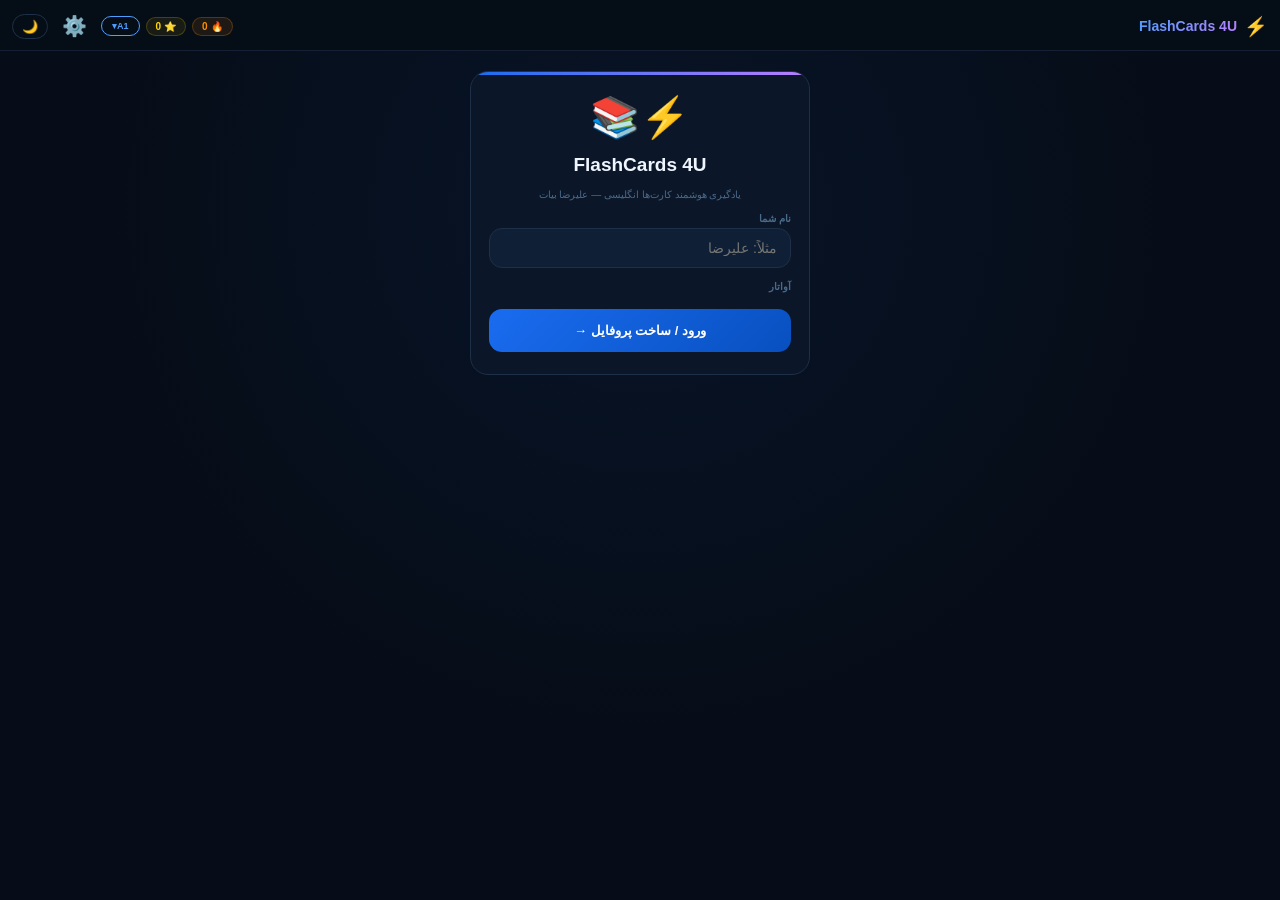
==== index.html @ a7f8c0be "Add files via upload" ====
<!DOCTYPE html>
<html lang="fa" dir="rtl">
<head>
<meta charset="UTF-8">
<meta name="viewport" content="width=device-width,initial-scale=1,maximum-scale=1,user-scalable=no,viewport-fit=cover">
<meta name="apple-mobile-web-app-capable" content="yes">
<meta name="theme-color" content="#060d18">
<meta name="screen-orientation" content="any">
<title>FlashCards 4U</title>
<link rel="apple-touch-icon" href="icons/icon-192.png">
<link rel="manifest" href="manifest.json">
<style>
*{margin:0;padding:0;box-sizing:border-box;-webkit-tap-highlight-color:transparent;-webkit-user-select:none;-moz-user-select:none;user-select:none}
:root{
--bg:#060d18;--bg2:#0b1628;--bg3:#0f1f35;--bg4:#142540;
--t1:#f0f6ff;--t2:#a8c4e0;--t3:#4a6a8a;
--bd:#162035;--bd2:#1e2f48;--bd3:#2a3f5a;
--ac:#1a6cf0;--ac2:#4d9fff;
--gr:#00d084;--or:#ff8c00;--rd:#ff3b5c;--gd:#ffd700;--pu:#b87fff;--tl:#00c9c9;
--A1:#00d084;--A2:#00c9c9;--B1:#4d9fff;--B2:#b87fff;--C1:#ff8c00;--C2:#ff3b5c;
--GR:#9b59b6;--PRV:#e67e22;--AWL:#27ae60;--MED:#e74c3c;--BIZ:#2980b9;--TECH:#8e44ad;--HOM:#e91e8c;--BOD:#00bcd4;--FOD:#8bc34a;--NAT:#4caf50;--TRN:#ff9800;--HLT:#f44336;--EMO:#9c27b0;--CLO:#ff5722;--EDU:#3f51b5;--VRB:#009688;--ADJ:#673ab7;--ADV:#607d8b;--SPT:#ff6b35;--SCI:#5c6bc0;--ART:#ab47bc;--ENV:#26a69a;--WRK:#42a5f5;--TRV:#26c6da;--DIG:#7e57c2;--WEA:#66bb6a;--FPR:#ef5350;--LAW:#8d6e63;--PSY:#ff7043;--COL:#00897b;--PV:#1e88e5;--IDM:#e53935;--PHR:#f06292;
--r:18px;--rs:13px;--rx:9px;--sh:0 12px 40px rgba(0,0,0,.5);--tr:.22s ease;
}
.light{--bg:#f0f4f8;--bg2:#fff;--bg3:#e8eef5;--bg4:#dde5ef;--t1:#0a1628;--t2:#2a4060;--t3:#5a7a9a;--bd:#c8d8e8;--bd2:#b8cde0;--bd3:#a8bdd0}
html,body{height:100%;background:var(--bg);color:var(--t1);font-family:-apple-system,BlinkMacSystemFont,sans-serif;overflow:hidden;-webkit-font-smoothing:antialiased}
#app{display:flex;flex-direction:column;height:100%;position:relative}
/* NAV */
#nav{display:flex;align-items:center;justify-content:space-between;padding:10px 12px 8px;background:rgba(6,13,24,.95);border-bottom:1px solid var(--bd);flex-shrink:0;z-index:10}
.light #nav{background:rgba(240,244,248,.95)}
.nav-l{display:flex;align-items:center;gap:7px}
.nav-ttl{font-size:14px;font-weight:900;background:linear-gradient(135deg,var(--ac2),var(--pu));-webkit-background-clip:text;-webkit-text-fill-color:transparent}
.nav-r{display:flex;align-items:center;gap:6px}
#sp-pill{display:flex;align-items:center;gap:3px;padding:3px 9px;background:rgba(255,140,0,.1);border:1px solid rgba(255,140,0,.25);border-radius:99px;font-size:10px;font-weight:800;color:var(--or)}
#xp-pill{display:flex;align-items:center;gap:3px;padding:3px 9px;background:rgba(255,215,0,.08);border:1px solid rgba(255,215,0,.2);border-radius:99px;font-size:10px;font-weight:800;color:var(--gd)}
#lvlbtn{padding:4px 10px;border-radius:99px;font-size:9px;font-weight:800;border:1px solid var(--ac2);background:none;color:var(--ac2);cursor:pointer}
#thmbtn{background:none;border:1px solid var(--bd2);border-radius:99px;padding:4px 9px;color:var(--t3);cursor:pointer;font-size:13px}
/* SCREENS */
#screens{flex:1;overflow:hidden;position:relative}
.scr{position:absolute;top:0;left:0;right:0;bottom:60px;overflow-y:scroll;-webkit-overflow-scrolling:touch;overscroll-behavior-y:contain;padding:12px 12px 20px;display:none;flex-direction:column;gap:8px}
.scr.on{display:flex}
/* LOGIN */
#login{align-items:center;justify-content:flex-start;padding-top:20px;background:radial-gradient(ellipse at 50% 20%,rgba(26,108,240,.07),transparent 60%)}
.lbox{width:100%;max-width:340px;background:var(--bg2);border:1px solid var(--bd2);border-radius:var(--r);padding:22px 18px;display:flex;flex-direction:column;gap:13px;position:relative;overflow:hidden}
.lbox::before{content:'';position:absolute;top:0;left:0;right:0;height:3px;background:linear-gradient(90deg,var(--ac),var(--pu))}
.l-logo{font-size:40px;text-align:center}
.l-ttl{font-size:19px;font-weight:900;text-align:center;direction:rtl}
.l-sub{font-size:10px;color:var(--t3);text-align:center;direction:rtl}
.inp-g{display:flex;flex-direction:column;gap:4px}
.inp-l{font-size:10px;color:var(--t3);font-weight:700;direction:rtl}
.inp{width:100%;padding:11px 13px;background:var(--bg3);border:1px solid var(--bd2);border-radius:var(--rs);color:var(--t1);font-size:14px;outline:none;font-family:inherit;direction:rtl;-webkit-user-select:text;user-select:text}
.inp:focus{border-color:var(--ac)}
.l-btn{width:100%;padding:14px;border-radius:var(--rs);border:none;background:linear-gradient(135deg,var(--ac),#0850c0);color:#fff;font-size:13px;font-weight:800;cursor:pointer;font-family:inherit}
.l-btn:active{transform:scale(.97)}
.av-row{display:flex;gap:7px;flex-wrap:wrap;justify-content:center}
.av-btn{width:44px;height:44px;border-radius:50%;border:2px solid var(--bd2);background:var(--bg3);font-size:22px;cursor:pointer;display:flex;align-items:center;justify-content:center;padding:0;font-family:inherit}
.av-btn.sel{border-color:var(--ac2);background:rgba(77,159,255,.15);transform:scale(1.1)}
.ul{display:flex;flex-direction:column;gap:6px}
.ui{display:flex;align-items:center;gap:9px;padding:9px 11px;background:var(--bg3);border:1px solid var(--bd);border-radius:var(--rs);cursor:pointer}
.uav{width:34px;height:34px;border-radius:50%;background:var(--bg4);display:flex;align-items:center;justify-content:center;font-size:17px;border:1px solid var(--bd2)}
.unm{font-size:12px;font-weight:700;flex:1;direction:rtl}
.uinf{font-size:9px;color:var(--t3);direction:rtl}
.udel-btn{padding:3px 7px;border-radius:99px;border:1px solid rgba(255,59,92,.3);background:none;color:var(--rd);font-size:9px;cursor:pointer;font-family:inherit}
.or-d{display:flex;align-items:center;gap:7px;color:var(--t3);font-size:10px}
.or-l{flex:1;height:1px;background:var(--bd)}
/* WELCOME */
#welcome{background:transparent;padding-top:10px}
.wh{text-align:center;padding:20px 14px 16px;background:radial-gradient(ellipse at 50% 0%,rgba(26,108,240,.12),transparent 65%);border-radius:var(--r);border:1px solid var(--bd2)}
.wav{font-size:42px;margin-bottom:5px}
.wnm{font-size:19px;font-weight:900;direction:rtl;margin-bottom:2px}
.wlv{font-size:10px;color:var(--t3);margin-bottom:11px;direction:rtl}
.wsr{display:flex;gap:7px;justify-content:center;margin-bottom:9px;flex-wrap:wrap}
.wst{text-align:center;background:rgba(255,255,255,.04);border:1px solid var(--bd2);border-radius:var(--rx);padding:7px 13px}
.wsn{font-size:19px;font-weight:900}
.wsl{font-size:8px;color:var(--t3);direction:rtl}
.wbgs{display:flex;gap:5px;justify-content:center;flex-wrap:wrap;margin-top:4px}
.wbg{font-size:8px;padding:2px 9px;border-radius:99px;border:1px solid var(--gd);color:var(--gd);background:rgba(255,215,0,.06);font-weight:700}
.wgreet{font-size:11px;color:var(--t2);line-height:2;background:rgba(26,108,240,.05);border:1px solid rgba(26,108,240,.12);border-radius:var(--rs);padding:12px;direction:rtl}
.card2{background:var(--bg2);border:1px solid var(--bd2);border-radius:var(--rs);padding:13px;position:relative;overflow:visible}
.light .card2{background:#fff}
.card2::before{content:'';position:absolute;top:0;left:0;right:0;height:2px;background:linear-gradient(90deg,var(--ac),var(--pu))}
.c2t{font-size:11px;font-weight:800;color:var(--ac2);margin-bottom:9px;direction:rtl}
.c2r{display:flex;gap:9px;align-items:flex-start;margin-bottom:7px;font-size:11px;color:var(--t2);line-height:1.8;direction:rtl}
.rg{display:grid;grid-template-columns:1fr 1fr;gap:6px;margin-top:7px}
.rb{border-radius:var(--rx);padding:9px;border:1px solid;font-size:9px;line-height:1.7;direction:rtl}
.s-btn{width:100%;padding:15px;border-radius:var(--rs);border:none;background:linear-gradient(135deg,var(--ac),#0850c0);color:#fff;font-size:13px;font-weight:800;cursor:pointer;font-family:inherit;box-shadow:0 0 20px rgba(26,108,240,.3)}
.s-btn:active{transform:scale(.97)}
/* LEVEL PICKER */
#lvls{background:transparent;padding-top:10px}
.lph{text-align:center;padding:14px 0 4px;font-size:15px;font-weight:900}
.lps{text-align:center;font-size:9px;color:var(--t3);letter-spacing:2px;margin-bottom:12px;text-transform:uppercase}
.lsc-row{display:flex;align-items:center;gap:8px}
.lsc{flex:1;background:var(--bg2);border:1px solid var(--bd2);border-radius:var(--rs);padding:12px 14px;cursor:pointer;display:flex;align-items:center;gap:10px;position:relative;overflow:hidden}
.light .lsc{background:#fff}
.lsc::before{content:'';position:absolute;inset:0;background:currentColor;opacity:.04}
.lsg{position:absolute;right:-6px;top:-6px;width:44px;height:44px;border-radius:50%;background:currentColor;opacity:.08;filter:blur(10px)}
.lsnm{font-size:15px;font-weight:900}
.lsen{font-size:8px;letter-spacing:1px;opacity:.7;text-transform:uppercase}
.lsfa{font-size:8px;opacity:.45}
.lsct{margin-left:auto;text-align:right;font-size:9px;color:var(--t3);line-height:1.9}
.lsc-quiz-btn{padding:8px 11px;border-radius:var(--rx);border:1px solid;background:none;cursor:pointer;font-size:9px;font-weight:800;font-family:inherit;white-space:nowrap;flex-shrink:0}
/* Special categories */
.special-grid{display:grid;grid-template-columns:1fr 1fr;gap:7px}
.scat-btn{background:var(--bg2);border:1px solid var(--bd2);border-radius:var(--rs);padding:11px 10px;cursor:pointer;display:flex;align-items:center;gap:8px;position:relative;overflow:hidden}
.light .scat-btn{background:#fff}
.scat-btn::before{content:'';position:absolute;inset:0;background:currentColor;opacity:.04}
.scat-ico{font-size:18px}
.scat-nm{font-size:14px;font-weight:800}
.scat-en{font-size:11px;opacity:.6}
.scat-ct{margin-left:auto;font-size:12px;color:var(--t3);text-align:right;line-height:1.8}
.scat-quiz{padding:5px 8px;border-radius:99px;border:1px solid;background:none;cursor:pointer;font-size:8px;font-weight:800;font-family:inherit;margin-top:4px}
/* STUDY */
#study{padding:0;overflow:hidden}
#sw{flex:1;display:flex;flex-direction:column;height:100%}
#ca{flex:1;display:flex;align-items:center;justify-content:center;padding:8px 10px;position:relative;overflow:hidden;min-height:0}
#spb{position:absolute;top:0;left:0;right:0;height:3px;background:var(--bd);z-index:5}
#spf{height:100%;background:linear-gradient(90deg,var(--ac),var(--pu));transition:width .6s;border-radius:0 3px 3px 0}
#fc{width:100%;max-width:420px;perspective:1200px}
#card{width:100%;min-height:50vh;position:relative;transform-style:preserve-3d;transition:transform .5s cubic-bezier(.4,0,.2,1);cursor:pointer}
#card.flipped{transform:rotateY(180deg)}
.cs{position:absolute;inset:0;backface-visibility:hidden;-webkit-backface-visibility:hidden;border-radius:var(--r);display:flex;flex-direction:column;overflow:hidden}
#cf{background:linear-gradient(155deg,var(--bg3),var(--bg2));border:1px solid var(--bd3);box-shadow:var(--sh)}
.light #cf{background:linear-gradient(155deg,#fff,#f0f4f8)}
#cb{background:linear-gradient(155deg,#071528,#0a1e3a);border:1px solid rgba(77,159,255,.2);box-shadow:var(--sh);transform:rotateY(180deg)}
.light #cb{background:linear-gradient(155deg,#e8f0f8,#f5f8fc)}
.crib{position:absolute;top:0;left:0;right:0;height:3px;border-radius:var(--r) var(--r) 0 0}
.cin{padding:18px 18px 14px;display:flex;flex-direction:column;height:100%}
#wlvl{font-size:8px;font-weight:800;padding:2px 9px;border-radius:99px;border:1px solid;display:inline-flex;align-items:center;gap:4px;align-self:flex-start;margin-bottom:9px;letter-spacing:1px;text-transform:uppercase}
#wpos{font-size:9px;color:var(--t3);margin-bottom:2px;direction:ltr;font-style:italic}
#wmain{font-size:2rem;font-weight:900;color:var(--t1);margin-bottom:7px;line-height:1.1;direction:ltr;letter-spacing:-.5px;word-break:break-word}
.prr{display:flex;align-items:center;gap:7px;flex-wrap:wrap;margin-bottom:7px}
#wpron{font-size:10px;color:var(--t3);font-family:monospace;direction:ltr;background:rgba(255,255,255,.04);padding:2px 7px;border-radius:5px;border:1px solid var(--bd)}
.light #wpron{background:rgba(0,0,0,.04)}
.abtn{background:rgba(255,255,255,.07);border:1px solid var(--bd3);border-radius:99px;padding:4px 11px;color:var(--t2);cursor:pointer;font-size:10px;font-family:inherit;display:flex;align-items:center;gap:3px}
.abtn.playing{color:var(--ac2);border-color:var(--ac)}
.light .abtn{background:rgba(0,0,0,.05)}
#wtype{font-size:8px;padding:2px 6px;border-radius:99px;border:1px solid var(--bd3);color:var(--t3);display:none;letter-spacing:.5px}
.cft{margin-top:auto;display:flex;align-items:center;gap:9px}
.mrbg{fill:none;stroke:var(--bd);stroke-width:3}
.mrfill{fill:none;stroke-width:3;stroke-linecap:round;transition:stroke-dashoffset .8s,stroke .3s}
#mpct{font-size:10px;color:var(--t2);font-weight:700}
.htw{margin-left:auto;text-align:center}
.hta{font-size:15px;color:var(--t3);animation:ha 1.5s ease infinite}
.htt{font-size:8px;color:var(--t3);direction:rtl}
@keyframes ha{0%,100%{transform:translateY(0)}50%{transform:translateY(4px)}}
#qcnt{font-size:9px;color:var(--t3);margin-top:7px;text-align:center;direction:rtl}
.bh{display:flex;align-items:center;gap:7px;margin-bottom:11px;flex-wrap:wrap}
#bwt{font-size:20px;font-weight:900;color:var(--t1);direction:ltr;letter-spacing:-.5px}
#bpr{font-size:10px;color:var(--t3);font-family:monospace;direction:ltr}
.sec{margin-bottom:9px}
.slbl{font-size:8px;color:var(--t3);letter-spacing:2px;text-transform:uppercase;margin-bottom:4px;direction:rtl;text-align:right;display:flex;align-items:center;gap:4px}
.slbl::after{content:'';flex:1;height:1px;background:var(--bd)}
.fat{font-size:1.1rem;font-weight:800;color:var(--t1);direction:rtl;text-align:right;line-height:1.5}
.ent{font-size:.7rem;color:var(--t2);line-height:1.9;direction:ltr;text-align:left}
.ex{display:flex;align-items:flex-start;gap:6px;padding:5px 9px;background:rgba(255,255,255,.03);border-radius:6px;margin-bottom:4px;border-left:2px solid var(--bd3)}
.light .ex{background:rgba(0,0,0,.03)}
.ex-txt{font-size:.65rem;color:var(--t3);line-height:1.9;direction:ltr;text-align:left;font-style:italic;flex:1}
.stags{display:flex;gap:5px;flex-wrap:wrap;direction:ltr}
.syn-t{font-size:8px;padding:2px 7px;border-radius:99px;border:1px solid rgba(77,159,255,.3);color:var(--ac2);background:rgba(77,159,255,.07);font-weight:600;cursor:pointer}
.ant-t{font-size:8px;padding:2px 7px;border-radius:99px;border:1px solid rgba(255,59,92,.3);color:var(--rd);background:rgba(255,59,92,.07);font-weight:600}
.wf-row{display:flex;gap:5px;flex-wrap:wrap;direction:ltr}
.wf-t{font-size:8px;padding:2px 7px;border-radius:99px;border:1px solid rgba(0,208,132,.3);color:var(--gr);background:rgba(0,208,132,.06);cursor:pointer}
#nowords{display:none;flex:1;flex-direction:column;align-items:center;justify-content:center;padding:20px;text-align:center;gap:11px}
.done-ic{font-size:52px;animation:dfl 2s ease infinite alternate}
@keyframes dfl{from{transform:translateY(0)}to{transform:translateY(-10px)}}
.done-g{display:grid;grid-template-columns:repeat(3,1fr);gap:7px;width:100%}
.done-s{background:var(--bg2);border:1px solid var(--bd2);border-radius:var(--rs);padding:11px 5px;text-align:center}
.done-n{font-size:20px;font-weight:900}
.done-l{font-size:8px;color:var(--t3);direction:rtl;margin-top:2px}
#showbtn{margin:0 10px 6px;padding:12px;border-radius:var(--rs);border:1px solid var(--bd3);background:rgba(255,255,255,.04);color:var(--t2);font-size:12px;cursor:pointer;font-family:inherit;direction:rtl;flex-shrink:0}
.light #showbtn{background:rgba(0,0,0,.04)}
#rrow{display:none;flex-direction:row;gap:6px;padding:0 10px 10px;flex-shrink:0}
.rbtn{flex:1;padding:10px 2px;border-radius:var(--rs);border:1px solid;background:rgba(0,0,0,.15);font-size:9px;font-weight:800;cursor:pointer;display:flex;flex-direction:column;align-items:center;gap:2px;font-family:inherit;position:relative;overflow:hidden;direction:rtl}
.rbtn::before{content:'';position:absolute;inset:0;background:currentColor;opacity:.06}
.rbtn:active{transform:scale(.92)}
.re{font-size:17px}.rd2{font-size:7px;color:var(--t3);margin-top:-2px}
#r0{border-color:rgba(255,59,92,.4);color:var(--rd)}
#r1{border-color:rgba(255,140,0,.4);color:var(--or)}
#r2{border-color:rgba(0,208,132,.4);color:var(--gr)}
#r3{border-color:rgba(255,215,0,.4);color:var(--gd)}
/* STATS */
.sc{background:var(--bg2);border:1px solid var(--bd2);border-radius:var(--rs);padding:14px;position:relative;overflow:hidden}
.light .sc{background:#fff}
.sc::after{content:'';position:absolute;top:0;left:0;right:0;height:2px;background:linear-gradient(90deg,var(--ac),var(--pu))}
.sct{font-size:13px;color:var(--t3);letter-spacing:2px;text-transform:uppercase;margin-bottom:11px;direction:rtl}
.g2{display:grid;grid-template-columns:1fr 1fr;gap:9px}
.bnum{font-size:34px;font-weight:900;letter-spacing:-2px;line-height:1}
.strc{background:linear-gradient(135deg,rgba(255,140,0,.1),rgba(255,140,0,.03));border:1px solid rgba(255,140,0,.2);border-radius:var(--rs);padding:13px;display:flex;align-items:center;gap:11px}
.strf{font-size:34px;animation:fp 1.5s ease infinite alternate}
@keyframes fp{from{transform:scale(1)}to{transform:scale(1.1)}}
.strn{font-size:34px;font-weight:900;color:var(--or);letter-spacing:-2px;line-height:1}
.strl{font-size:9px;color:var(--t3);direction:rtl;margin-top:2px}
.lvrow{display:flex;align-items:center;gap:7px;padding:8px 0;border-bottom:1px solid var(--bd)}
.lvrow:last-child{border-bottom:none}
.lvbdg{font-size:8px;font-weight:800;padding:2px 7px;border-radius:99px;border:1px solid;letter-spacing:.5px;min-width:28px;text-align:center}
.lvi{flex:1;color:var(--t2);font-size:10px;direction:rtl}
.lvb{height:4px;background:var(--bd);border-radius:99px;overflow:hidden;margin-top:3px;width:75px}
.lvbf{height:100%;border-radius:99px}
.lvp{font-size:9px;color:var(--t3)}
.dntw{display:flex;align-items:center;gap:14px}
.dntl{display:flex;flex-direction:column;gap:5px;direction:rtl}
.dli{display:flex;align-items:center;gap:5px;font-size:13px;color:var(--t2)}
.dld{width:7px;height:7px;border-radius:50%}
.wch{display:flex;gap:3px;align-items:flex-end;height:56px;margin-top:7px}
.wcb{flex:1;border-radius:3px 3px 0 0;min-height:4px;position:relative}
.wcv{position:absolute;top:-15px;left:0;right:0;text-align:center;font-size:7px;color:var(--t2);font-weight:700}
.wcl{position:absolute;bottom:-15px;left:0;right:0;text-align:center;font-size:7px;color:var(--t3)}
.wrdi{display:flex;align-items:center;gap:7px;padding:6px 0;border-bottom:1px solid var(--bd)}
.wrdi:last-child{border-bottom:none}
.wrdw{font-weight:700;flex:1;direction:ltr;font-size:10px}
.wrdp{font-size:9px;font-weight:800;padding:2px 6px;border-radius:99px;border:1px solid}
/* SETTINGS */
.cfgs{background:var(--bg2);border:1px solid var(--bd2);border-radius:var(--rs);overflow:hidden}
.light .cfgs{background:#fff}
.cfgsh{font-size:13px;color:var(--t3);letter-spacing:2px;text-transform:uppercase;padding:11px 13px 7px;border-bottom:1px solid var(--bd);direction:rtl}
.cfgr{display:flex;align-items:center;justify-content:space-between;padding:16px 14px;border-bottom:1px solid var(--bd2)}
.cfgr:last-child{border-bottom:none}
.cfgl{direction:rtl}
.cfgt{font-size:15px;font-weight:600}
.cfgd{font-size:12px;color:var(--t3);margin-top:2px;direction:rtl}
.nmbtn{width:32px;height:32px;border-radius:var(--rx);border:1px solid var(--bd2);background:var(--bg3);color:var(--t1);font-size:18px;cursor:pointer;font-family:inherit}
.nmv{font-size:18px;font-weight:800;min-width:30px;text-align:center}
.tog{width:52px;height:28px;border-radius:99px;border:none;cursor:pointer;position:relative;transition:var(--tr);flex-shrink:0}
.tog.on{background:var(--ac)}.tog.off{background:var(--bd3)}
.tok{position:absolute;top:3px;width:18px;height:18px;border-radius:50%;background:#fff;transition:var(--tr);box-shadow:0 2px 5px rgba(0,0,0,.3)}
.tog.on .tok{left:20px}.tog.off .tok{left:3px}
.seg{display:flex;background:var(--bg3);border:1px solid var(--bd2);border-radius:var(--rx);overflow:hidden}
.sgo{flex:1;padding:5px 3px;border:none;background:none;font-size:9px;font-weight:700;color:var(--t3);cursor:pointer;font-family:inherit}
.sgo.on{background:var(--ac);color:#fff}
.fsrow{display:flex;gap:5px}
.fsbtn{width:44px;height:36px;border-radius:var(--rx);border:1px solid var(--bd2);background:var(--bg3);color:var(--t2);cursor:pointer;font-family:inherit;font-weight:800;display:flex;align-items:center;justify-content:center;padding:0;font-size:13px}
.fsbtn.on{background:var(--ac);color:#fff;border-color:var(--ac)}
/* PROFILE */
.ph{text-align:center;padding:20px 14px;background:radial-gradient(ellipse,rgba(26,108,240,.09),transparent);border-radius:var(--r);border:1px solid var(--bd2)}
.pav{font-size:48px;margin-bottom:7px}
.pnm{font-size:20px;font-weight:900;letter-spacing:-.5px;margin-bottom:2px}
.psi{font-size:9px;color:var(--t3);direction:rtl;margin-bottom:12px}
.pbdgs{display:flex;gap:6px;justify-content:center;flex-wrap:wrap}
.bdgi{display:flex;flex-direction:column;align-items:center;gap:3px;padding:9px;background:var(--bg2);border:1px solid var(--bd2);border-radius:var(--rs);min-width:52px}
.bdgi.ok{border-color:var(--gd);background:rgba(255,215,0,.06)}
.bdgic{font-size:20px}
.bdgl{font-size:8px;color:var(--t3);direction:rtl;text-align:center}
.bdgi.ok .bdgl{color:var(--gd)}
.hisi{display:flex;align-items:center;gap:9px;padding:7px 0;border-bottom:1px solid var(--bd);direction:rtl}
.hisi:last-child{border-bottom:none}
.hisd{font-size:9px;color:var(--t3);min-width:48px}
.hisb{flex:1;height:5px;background:var(--bd);border-radius:99px;overflow:hidden}
.hisf{height:100%;background:linear-gradient(90deg,var(--ac),var(--pu));border-radius:99px}
.hisn{font-size:9px;color:var(--t2);min-width:28px;text-align:left}
/* WORDS */
.sbox{width:100%;padding:10px 13px;background:var(--bg3);border:1px solid var(--bd2);border-radius:var(--rx);color:var(--t1);font-size:12px;outline:none;font-family:inherit;direction:rtl;margin-bottom:9px;-webkit-user-select:text;user-select:text}
.sbox:focus{border-color:var(--ac)}
.frow{display:flex;gap:4px;flex-wrap:wrap;margin-bottom:9px}
.fchip{padding:4px 10px;border-radius:99px;border:1px solid var(--bd);background:none;font-size:9px;font-weight:700;cursor:pointer;font-family:inherit;color:var(--t3)}
.fchip.on{background:rgba(255,255,255,.08);color:var(--t1)}
.light .fchip.on{background:rgba(0,0,0,.08)}
.wi{background:var(--bg3);border:1px solid var(--bd);border-radius:var(--rx);padding:9px 11px;display:flex;align-items:center;gap:9px;cursor:pointer;margin-bottom:4px}
.light .wi{background:#f0f4f8}
.wdot{width:7px;height:7px;border-radius:50%;flex-shrink:0;box-shadow:0 0 5px currentColor}
.ww{font-size:15px;font-weight:700;flex:1;direction:ltr}
.wf2{font-size:13px;color:var(--t3);direction:rtl}
.wbd{font-size:11px;font-weight:800;padding:2px 6px;border-radius:99px;border:1px solid;letter-spacing:.5px}
.wm{font-size:9px;color:var(--t3);min-width:28px;text-align:center}
.stag{font-size:8px;padding:2px 6px;border-radius:99px;background:rgba(184,127,255,.1);border:1px solid rgba(184,127,255,.3);color:var(--pu);margin-left:4px}
/* QUIZ */
#quiz{background:transparent;padding-top:10px}
.q4-choice{width:100%;padding:11px 9px;border-radius:var(--rs);border:1px solid var(--bd2);background:var(--bg3);color:var(--t1);font-family:inherit;cursor:pointer;font-size:11px;font-weight:600;direction:rtl;text-align:right;line-height:1.5;margin-bottom:6px}
.q4-choice:active{transform:scale(.97)}
.q4-choice.correct{border-color:var(--gr);background:rgba(0,208,132,.12);color:var(--gr)}
.q4-choice.wrong{border-color:var(--rd);background:rgba(255,59,92,.12);color:var(--rd)}
.q4-choice.show-c{border-color:var(--gr);background:rgba(0,208,132,.07)}
/* BOTTOM NAV */
#bnav{display:flex;border-top:1px solid var(--bd);background:rgba(6,13,24,.95);flex-shrink:0;position:relative;z-index:10;padding-bottom:env(safe-area-inset-bottom)}
.light #bnav{background:rgba(240,244,248,.95)}
.nind{position:absolute;top:0;left:0;height:2px;width:20%;background:linear-gradient(90deg,var(--ac),var(--pu));border-radius:0 0 99px 99px;transition:left .25s cubic-bezier(.4,0,.2,1),width .25s}
.bnt{flex:1;display:flex;flex-direction:column;align-items:center;padding:8px 0 6px;cursor:pointer;border:none;background:none;color:var(--t3);gap:2px;font-family:inherit}
.bnt.on{color:var(--ac2)}
.bico{font-size:19px}
.bnt.on .bico{transform:translateY(-1px)}
.blbl{font-size:12px;font-weight:600}
/* TOAST */
#toast{position:fixed;bottom:70px;left:50%;transform:translateX(-50%) translateY(8px);background:rgba(11,22,40,.96);border:1px solid var(--bd3);padding:9px 16px;border-radius:var(--rx);font-size:11px;color:var(--t1);display:none;z-index:9999;white-space:nowrap;direction:rtl;opacity:0;transition:opacity .2s,transform .2s;max-width:90vw;text-align:center}
#toast.show{opacity:1;transform:translateX(-50%) translateY(0)}
/* EFFECTS */
.conf{position:fixed;width:7px;height:7px;border-radius:2px;pointer-events:none;z-index:9998;animation:cF 1.5s ease-in forwards}
@keyframes cF{0%{opacity:1;transform:translateY(-5px) rotate(0)}100%{opacity:0;transform:translateY(100vh) rotate(720deg)}}
.xpp{position:fixed;pointer-events:none;z-index:9997;font-size:12px;font-weight:900;animation:xpF .8s ease-out forwards}
@keyframes xpF{0%{opacity:1;transform:translateY(0)}100%{opacity:0;transform:translateY(-50px)}}
.morebtn{padding:12px 22px;border-radius:var(--rs);border:none;background:linear-gradient(135deg,var(--ac),#0850c0);color:#fff;font-size:12px;font-weight:700;cursor:pointer;font-family:inherit}
#wl{display:flex;flex-direction:column;gap:5px;width:100%;}
</style>
</head>
<body>
<div id="app">
  <div id="nav">
    <div class="nav-l" onclick="gotoTab('welcome')" style="cursor:pointer"><span style="font-size:19px">⚡</span><span class="nav-ttl">FlashCards 4U</span></div>
    <div class="nav-r">
      <div id="sp-pill">🔥<span id="snav">0</span></div>
      <div id="xp-pill">⭐<span id="xnav">0</span></div>
      <button id="lvlbtn">A1▾</button>
      <button id="settings-quick-btn" title="تنظیمات" style="background:none;border:none;cursor:pointer;font-size:20px;padding:4px 8px;color:var(--t1)">⚙️</button><button id="thmbtn">🌙</button>
    </div>
  </div>
  <div id="screens">

    <!-- LOGIN -->
    <div id="login" class="scr on">
      <div class="lbox">
        <div class="l-logo">⚡📚</div>
        <div class="l-ttl">FlashCards 4U</div>
        <div class="l-sub">یادگیری هوشمند کارت‌ها انگلیسی — علیرضا بیات</div>
        <div id="ulsec" style="display:none">
          <div id="ul" class="ul"></div>
          <div class="or-d"><div class="or-l"></div>یا کاربر جدید<div class="or-l"></div></div>
        </div>
        <div class="inp-g"><div class="inp-l">نام شما</div><input class="inp" id="uinp" placeholder="مثلاً: علیرضا" maxlength="20" autocomplete="off"></div>
        <div class="inp-g"><div class="inp-l">آواتار</div><div class="av-row" id="avr"></div></div>
        <button class="l-btn" id="login-btn">ورود / ساخت پروفایل →</button>
      </div>
    </div>

    <!-- WELCOME -->
    <div id="welcome" class="scr">
      <!-- Quick user selector on welcome -->
      <div id="wl-user-bar" class="card2" style="display:none;padding:10px 13px">
        <div style="display:flex;align-items:center;justify-content:space-between;margin-bottom:8px">
          <div style="font-size:10px;color:var(--t3);direction:rtl">کاربر فعال:</div>
          <button id="wl-switch-btn" style="font-size:9px;padding:3px 10px;border-radius:99px;border:1px solid var(--bd2);background:none;color:var(--t3);cursor:pointer;font-family:inherit">تغییر کاربر</button>
        </div>
        <div id="wl-user-info" style="display:flex;align-items:center;gap:10px">
          <div id="wl-uav" style="font-size:28px"></div>
          <div>
            <div id="wl-uname" style="font-size:13px;font-weight:800;direction:rtl"></div>
            <div id="wl-ulv" style="font-size:9px;color:var(--t3);direction:rtl"></div>
          </div>
          <button id="wl-lvl-btn" style="margin-left:auto;padding:6px 12px;border-radius:99px;border:1px solid;font-size:9px;font-weight:800;cursor:pointer;font-family:inherit;background:none">تغییر سطح</button>
        </div>
      </div>
      <div class="wh">
        <div class="wav" id="wav">🧑</div>
        <div class="wnm" id="wnm">کاربر</div>
        <div class="wlv" id="wlv">سطح A1</div>
        <div class="wsr">
          <div class="wst"><div class="wsn" id="wstr" style="color:var(--or)">0🔥</div><div class="wsl">streak</div></div>
          <div class="wst"><div class="wsn" id="wxp" style="color:var(--gd)">0⭐</div><div class="wsl">XP</div></div>
          <div class="wst"><div class="wsn" id="wmas" style="color:var(--gr)">0%</div><div class="wsl">تسلط</div></div>
        </div>
        <div class="wbgs" id="wbgs"></div>
      </div>
      <div class="wgreet" id="wgreet">سلام! آماده یادگیری هستی؟</div>
      <div class="card2">
        <div class="c2t">⚡ چرا فلش‌کارت؟</div>
        <div class="c2r"><span style="font-size:14px">🧠</span><span>مغز با <b>تکرار هوشمند</b> بهتر یاد می‌گیره — هر کارت دقیقاً وقتی داری فراموشش می‌کنی نشون داده می‌شه.</span></div>
        <div class="c2r"><span style="font-size:14px">📈</span><span>این روش تا <b>۳ برابر سریع‌تر</b> از روش‌های سنتی کار می‌کنه.</span></div>
        <div class="c2r"><span style="font-size:14px">🎯</span><span>کارت‌ها + اصطلاحات + Collocation + گرامر + ضرب‌المثل — همه در یک جا.</span></div>
      </div>
      <div class="card2">
        <div class="c2t">🎮 نحوه ارزیابی</div>
        <div class="rg">
          <div class="rb" style="border-color:rgba(255,59,92,.3);color:var(--rd);background:rgba(255,59,92,.04)">😓 <b>فراموش</b><br><small style="color:var(--t3)">اصلاً یادم نبود</small></div>
          <div class="rb" style="border-color:rgba(255,140,0,.3);color:var(--or);background:rgba(255,140,0,.04)">😐 <b>سخت</b><br><small style="color:var(--t3)">با سختی یادم اومد</small></div>
          <div class="rb" style="border-color:rgba(0,208,132,.3);color:var(--gr);background:rgba(0,208,132,.04)">😊 <b>خوب</b><br><small style="color:var(--t3)">راحت یادم بود</small></div>
          <div class="rb" style="border-color:rgba(255,215,0,.3);color:var(--gd);background:rgba(255,215,0,.04)">🌟 <b>آسان</b><br><small style="color:var(--t3)">مثل آب خوردن!</small></div>
        </div>
        <div class="c2r" style="margin-top:9px"><span style="font-size:14px">👈</span><span>سوایپ راست = آسان | سوایپ چپ = فراموش</span></div>
      </div>
      <div class="card2" style="background:linear-gradient(135deg,rgba(26,108,240,.06),rgba(0,208,132,.06));border-color:rgba(77,159,255,.2)">
        <div class="c2t" style="color:var(--ac2)">💎 درباره این اپ</div>
        <div id="motiv-text" style="font-size:11px;color:var(--t2);line-height:2.1;direction:rtl;margin-bottom:9px"></div>
        <div style="font-size:10px;color:var(--t3);direction:rtl;border-top:1px solid var(--bd);padding-top:9px;line-height:2">
          ✨ این اپلیکیشن <b style="color:var(--gr)">هوشمند</b> و <b style="color:var(--gr)">کاملاً رایگان</b> با الگوریتم SRS برای آموزش بهتر زبان انگلیسی به شما تقدیم می‌گردد 🎁<br>
          📚 <b>5,694 کارت</b> | A1→C2 | گرامر | ضرب‌المثل | AWL | پزشکی | تجاری | فناوری<br>
          👤 <b style="color:var(--ac2)">طراح: علیرضا بیات</b>
        </div>
      </div>
      <!-- Dashboard quick actions -->
      <div style="display:grid;grid-template-columns:1fr 1fr;gap:9px">
        <button class="s-btn" id="start-btn" style="padding:14px;font-size:12px">⚡ شروع مطالعه</button>
        <button id="dash-lvl-btn" style="padding:14px;border-radius:var(--rs);border:1px solid var(--ac2);background:rgba(77,159,255,.08);color:var(--ac2);font-size:12px;font-weight:800;cursor:pointer;font-family:inherit">🎯 انتخاب سطح</button>
        <button id="dash-quiz-btn" style="padding:14px;border-radius:var(--rs);border:1px solid var(--pu);background:rgba(184,127,255,.08);color:var(--pu);font-size:12px;font-weight:800;cursor:pointer;font-family:inherit">🧪 آزمون</button>
        <button id="dash-words-btn" style="padding:14px;border-radius:var(--rs);border:1px solid var(--gr);background:rgba(0,208,132,.08);color:var(--gr);font-size:12px;font-weight:800;cursor:pointer;font-family:inherit">📋 لیست کارت‌ها</button>
        <button id="dash-stats-btn" style="padding:14px;border-radius:var(--rs);border:1px solid var(--or);background:rgba(255,140,0,.08);color:var(--or);font-size:12px;font-weight:800;cursor:pointer;font-family:inherit">📊 آمار</button>
        <button id="dash-settings-btn" style="padding:14px;border-radius:var(--rs);border:1px solid var(--t3);background:rgba(255,255,255,.04);color:var(--t2);font-size:12px;font-weight:800;cursor:pointer;font-family:inherit">⚙️ تنظیمات</button>
      </div>
    </div>

    <!-- LEVEL PICKER -->
    <div id="lvls" class="scr">
      <div class="lph">انتخاب سطح</div>
      <div class="lps">Choose Your Level</div>
      <div class="lsc-row"><div class="lsc" id="lv_ALL" style="color:var(--ac2);border-color:rgba(77,159,255,.2)"><div class="lsg"></div><span style="font-size:20px">🌐</span><div><div class="lsnm">همه سطح‌ها</div><div class="lsen">ALL</div></div><div class="lsct" id="cnt_ALL"></div></div><button class="lsc-quiz-btn" id="qbtn_ALL" style="color:var(--ac2);border-color:var(--ac2)">آزمون</button></div>
      <div class="lsc-row"><div class="lsc" id="lv_A1" style="color:var(--A1)"><div class="lsg"></div><span style="font-size:20px">🌱</span><div><div class="lsnm">A1</div><div class="lsen">Beginner</div><div class="lsfa">مبتدی</div></div><div class="lsct" id="cnt_A1"></div></div><button class="lsc-quiz-btn" id="qbtn_A1" style="color:var(--A1);border-color:var(--A1)">آزمون</button></div>
      <div class="lsc-row"><div class="lsc" id="lv_A2" style="color:var(--A2)"><div class="lsg"></div><span style="font-size:20px">🌿</span><div><div class="lsnm">A2</div><div class="lsen">Elementary</div><div class="lsfa">مقدماتی</div></div><div class="lsct" id="cnt_A2"></div></div><button class="lsc-quiz-btn" id="qbtn_A2" style="color:var(--A2);border-color:var(--A2)">آزمون</button></div>
      <div class="lsc-row"><div class="lsc" id="lv_B1" style="color:var(--B1)"><div class="lsg"></div><span style="font-size:20px">🌳</span><div><div class="lsnm">B1</div><div class="lsen">Intermediate</div><div class="lsfa">متوسط</div></div><div class="lsct" id="cnt_B1"></div></div><button class="lsc-quiz-btn" id="qbtn_B1" style="color:var(--B1);border-color:var(--B1)">آزمون</button></div>
      <div class="lsc-row"><div class="lsc" id="lv_B2" style="color:var(--B2)"><div class="lsg"></div><span style="font-size:20px">🦅</span><div><div class="lsnm">B2</div><div class="lsen">Upper-Inter.</div><div class="lsfa">فوق متوسط</div></div><div class="lsct" id="cnt_B2"></div></div><button class="lsc-quiz-btn" id="qbtn_B2" style="color:var(--B2);border-color:var(--B2)">آزمون</button></div>
      <div class="lsc-row"><div class="lsc" id="lv_C1" style="color:var(--C1)"><div class="lsg"></div><span style="font-size:20px">🔥</span><div><div class="lsnm">C1</div><div class="lsen">Advanced</div><div class="lsfa">پیشرفته</div></div><div class="lsct" id="cnt_C1"></div></div><button class="lsc-quiz-btn" id="qbtn_C1" style="color:var(--C1);border-color:var(--C1)">آزمون</button></div>
      <div class="lsc-row"><div class="lsc" id="lv_C2" style="color:var(--C2)"><div class="lsg"></div><span style="font-size:20px">🏆</span><div><div class="lsnm">C2</div><div class="lsen">Mastery</div><div class="lsfa">تسلط کامل</div></div><div class="lsct" id="cnt_C2"></div></div><button class="lsc-quiz-btn" id="qbtn_C2" style="color:var(--C2);border-color:var(--C2)">آزمون</button></div>
      <div style="font-size:10px;color:var(--t3);direction:rtl;text-align:center;padding:4px 0 2px;letter-spacing:1px;text-transform:uppercase">دسته‌های دستوری</div>
      <div style="display:grid;grid-template-columns:repeat(3,1fr);gap:7px;margin-bottom:4px">
        <div style="display:flex;flex-direction:column;gap:5px">
          <div class="scat-btn" id="lv_VRB" style="color:var(--VRB)"><div class="lsg"></div><span class="scat-ico">⚡</span><div><div class="scat-nm">افعال</div><div class="scat-en">Verbs</div><div class="scat-ct" id="cnt_VRB"></div></div></div>
          <button class="scat-quiz" id="qbtn_VRB" style="color:var(--VRB);border-color:var(--VRB)">آزمون</button>
        </div>
        <div style="display:flex;flex-direction:column;gap:5px">
          <div class="scat-btn" id="lv_ADJ" style="color:var(--ADJ)"><div class="lsg"></div><span class="scat-ico">🎨</span><div><div class="scat-nm">صفت‌ها</div><div class="scat-en">Adjectives</div><div class="scat-ct" id="cnt_ADJ"></div></div></div>
          <button class="scat-quiz" id="qbtn_ADJ" style="color:var(--ADJ);border-color:var(--ADJ)">آزمون</button>
        </div>
        <div style="display:flex;flex-direction:column;gap:5px">
          <div class="scat-btn" id="lv_ADV" style="color:var(--ADV)"><div class="lsg"></div><span class="scat-ico">💨</span><div><div class="scat-nm">قیدها</div><div class="scat-en">Adverbs</div><div class="scat-ct" id="cnt_ADV"></div></div></div>
          <button class="scat-quiz" id="qbtn_ADV" style="color:var(--ADV);border-color:var(--ADV)">آزمون</button>
        </div>
      </div>
      <div style="font-size:10px;color:var(--t3);direction:rtl;text-align:center;padding:4px 0 2px">دسته‌های ویژه</div>
      <div class="special-grid">
        <div style="display:flex;flex-direction:column;gap:5px">
          <div class="scat-btn" id="lv_PHR" style="color:var(--PHR)"><div class="lsg"></div><span class="scat-ico">💬</span><div><div class="scat-nm">جملات روزمره</div><div class="scat-en">Daily Phrases</div><div class="scat-ct" id="cnt_PHR"></div></div></div>
          <button class="scat-quiz" id="qbtn_PHR" style="color:var(--PHR);border-color:var(--PHR)">آزمون</button>
        </div>
        <div style="display:flex;flex-direction:column;gap:5px">
          <div class="scat-btn" id="lv_GR" style="color:var(--GR)"><div class="lsg"></div><span class="scat-ico">📝</span><div><div class="scat-nm">گرامر</div><div class="scat-en">Grammar</div><div class="scat-ct" id="cnt_GR"></div></div></div>
          <button class="scat-quiz" id="qbtn_GR" style="color:var(--GR);border-color:var(--GR)">آزمون</button>
        </div>
        <div style="display:flex;flex-direction:column;gap:5px">
          <div class="scat-btn" id="lv_PRV" style="color:var(--PRV)"><div class="lsg"></div><span class="scat-ico">💬</span><div><div class="scat-nm">ضرب‌المثل</div><div class="scat-en">Proverbs</div><div class="scat-ct" id="cnt_PRV"></div></div></div>
          <button class="scat-quiz" id="qbtn_PRV" style="color:var(--PRV);border-color:var(--PRV)">آزمون</button>
        </div>
        <div style="display:flex;flex-direction:column;gap:5px">
          <div class="scat-btn" id="lv_AWL" style="color:var(--AWL)"><div class="lsg"></div><span class="scat-ico">🎓</span><div><div class="scat-nm">دانشگاهی</div><div class="scat-en">Academic</div><div class="scat-ct" id="cnt_AWL"></div></div></div>
          <button class="scat-quiz" id="qbtn_AWL" style="color:var(--AWL);border-color:var(--AWL)">آزمون</button>
        </div>
        <div style="display:flex;flex-direction:column;gap:5px">
          <div class="scat-btn" id="lv_MED" style="color:var(--MED)"><div class="lsg"></div><span class="scat-ico">🏥</span><div><div class="scat-nm">پزشکی</div><div class="scat-en">Medical</div><div class="scat-ct" id="cnt_MED"></div></div></div>
          <button class="scat-quiz" id="qbtn_MED" style="color:var(--MED);border-color:var(--MED)">آزمون</button>
        </div>
        <div style="display:flex;flex-direction:column;gap:5px">
          <div class="scat-btn" id="lv_BIZ" style="color:var(--BIZ)"><div class="lsg"></div><span class="scat-ico">💼</span><div><div class="scat-nm">تجاری</div><div class="scat-en">Business</div><div class="scat-ct" id="cnt_BIZ"></div></div></div>
          <button class="scat-quiz" id="qbtn_BIZ" style="color:var(--BIZ);border-color:var(--BIZ)">آزمون</button>
        </div>
        <div style="display:flex;flex-direction:column;gap:5px">
          <div class="scat-btn" id="lv_TECH" style="color:var(--TECH)"><div class="lsg"></div><span class="scat-ico">💻</span><div><div class="scat-nm">فناوری</div><div class="scat-en">Technology</div><div class="scat-ct" id="cnt_TECH"></div></div></div>
          <button class="scat-quiz" id="qbtn_TECH" style="color:var(--TECH);border-color:var(--TECH)">آزمون</button>
        </div>
        <div style="display:flex;flex-direction:column;gap:5px">
          <div class="scat-btn" id="lv_HOM" style="color:var(--HOM)"><div class="lsg"></div><span class="scat-ico">🏠</span><div><div class="scat-nm">وسایل خانه</div><div class="scat-en">Home</div><div class="scat-ct" id="cnt_HOM"></div></div></div>
          <button class="scat-quiz" id="qbtn_HOM" style="color:var(--HOM);border-color:var(--HOM)">آزمون</button>
        </div>
        <div style="display:flex;flex-direction:column;gap:5px">
          <div class="scat-btn" id="lv_BOD" style="color:var(--BOD)"><div class="lsg"></div><span class="scat-ico">🫀</span><div><div class="scat-nm">اعضای بدن</div><div class="scat-en">Body</div><div class="scat-ct" id="cnt_BOD"></div></div></div>
          <button class="scat-quiz" id="qbtn_BOD" style="color:var(--BOD);border-color:var(--BOD)">آزمون</button>
        </div>
        <div style="display:flex;flex-direction:column;gap:5px">
          <div class="scat-btn" id="lv_FOD" style="color:var(--FOD)"><div class="lsg"></div><span class="scat-ico">🍎</span><div><div class="scat-nm">غذا</div><div class="scat-en">Food</div><div class="scat-ct" id="cnt_FOD"></div></div></div>
          <button class="scat-quiz" id="qbtn_FOD" style="color:var(--FOD);border-color:var(--FOD)">آزمون</button>
        </div>
        <div style="display:flex;flex-direction:column;gap:5px">
          <div class="scat-btn" id="lv_NAT" style="color:var(--NAT)"><div class="lsg"></div><span class="scat-ico">🌍</span><div><div class="scat-nm">طبیعت</div><div class="scat-en">Nature</div><div class="scat-ct" id="cnt_NAT"></div></div></div>
          <button class="scat-quiz" id="qbtn_NAT" style="color:var(--NAT);border-color:var(--NAT)">آزمون</button>
        </div>
        <div style="display:flex;flex-direction:column;gap:5px">
          <div class="scat-btn" id="lv_TRN" style="color:var(--TRN)"><div class="lsg"></div><span class="scat-ico">🚗</span><div><div class="scat-nm">حمل‌ونقل</div><div class="scat-en">Transport</div><div class="scat-ct" id="cnt_TRN"></div></div></div>
          <button class="scat-quiz" id="qbtn_TRN" style="color:var(--TRN);border-color:var(--TRN)">آزمون</button>
        </div>
        <div style="display:flex;flex-direction:column;gap:5px">
          <div class="scat-btn" id="lv_HLT" style="color:var(--HLT)"><div class="lsg"></div><span class="scat-ico">💊</span><div><div class="scat-nm">سلامت</div><div class="scat-en">Health</div><div class="scat-ct" id="cnt_HLT"></div></div></div>
          <button class="scat-quiz" id="qbtn_HLT" style="color:var(--HLT);border-color:var(--HLT)">آزمون</button>
        </div>
        <div style="display:flex;flex-direction:column;gap:5px">
          <div class="scat-btn" id="lv_EMO" style="color:var(--EMO)"><div class="lsg"></div><span class="scat-ico">❤️</span><div><div class="scat-nm">احساسات</div><div class="scat-en">Emotions</div><div class="scat-ct" id="cnt_EMO"></div></div></div>
          <button class="scat-quiz" id="qbtn_EMO" style="color:var(--EMO);border-color:var(--EMO)">آزمون</button>
        </div>
        <div style="display:flex;flex-direction:column;gap:5px">
          <div class="scat-btn" id="lv_CLO" style="color:var(--CLO)"><div class="lsg"></div><span class="scat-ico">👕</span><div><div class="scat-nm">پوشاک</div><div class="scat-en">Clothing</div><div class="scat-ct" id="cnt_CLO"></div></div></div>
          <button class="scat-quiz" id="qbtn_CLO" style="color:var(--CLO);border-color:var(--CLO)">آزمون</button>
        </div>
        <div style="display:flex;flex-direction:column;gap:5px">
          <div class="scat-btn" id="lv_EDU" style="color:var(--EDU)"><div class="lsg"></div><span class="scat-ico">📚</span><div><div class="scat-nm">تحصیل</div><div class="scat-en">Education</div><div class="scat-ct" id="cnt_EDU"></div></div></div>
          <button class="scat-quiz" id="qbtn_EDU" style="color:var(--EDU);border-color:var(--EDU)">آزمون</button>
        </div>
        </div>
          <button class="scat-quiz" id="qbtn_ADV" style="color:var(--ADV);border-color:var(--ADV)">آزمون</button>
        </div>
      </div>
    </div>

    <!-- STUDY -->
    <div id="study" class="scr" style="padding:0;overflow:hidden">
      <div id="sw" style="display:flex;flex-direction:column;height:100%">
        <div id="ca" style="flex:1;display:flex;align-items:center;justify-content:center;padding:8px 10px;position:relative;overflow:hidden;min-height:0">
          <div id="spb" style="position:absolute;top:0;left:0;right:0;height:3px;background:var(--bd);z-index:5"><div id="spf" style="width:0%;height:100%;background:linear-gradient(90deg,var(--ac),var(--pu));transition:width .6s;border-radius:0 3px 3px 0"></div></div>
          <div id="fc" style="width:100%;max-width:420px;perspective:1200px">
            <div id="card">
              <div class="cs" id="cf"><div class="crib" id="frib"></div><div class="cin">
                <div id="wlvl">🌱 A1</div><div id="wpos">noun</div><div id="wmain">word</div>
                <div class="prr"><div id="wpron">/wɜːrd/</div><button class="abtn" id="fabtn">🔊 تلفظ</button><span id="wtype"></span></div>
                <div class="cft"><svg width="44" height="44" viewBox="0 0 48 48"><circle class="mrbg" cx="24" cy="24" r="20"/><circle class="mrfill" id="mring" cx="24" cy="24" r="20" stroke-dasharray="125.7" stroke-dashoffset="125.7" transform="rotate(-90 24 24)"/></svg><div id="mpct">0%</div><div class="htw"><div class="hta">▼</div><div class="htt">بزن تا معنی ببینی</div></div></div>
                <div id="qcnt"></div>
              </div></div>
              <div class="cs" id="cb"><div class="crib" id="brib"></div><div class="cin">
                <div class="bh"><span id="bwt">word</span><button class="abtn" id="abbtn">🔊</button><span id="bpr">/wɜːrd/</span></div>
                <div class="sec"><div class="slbl">🇮🇷 معنی فارسی</div><div class="fat" id="fat">معنی</div></div>
                <div class="sec"><div class="slbl">🇺🇸 Definition</div><div class="ent" id="ent">def</div></div>
                <div class="sec"><div class="slbl">💬 Examples</div><div class="ex" id="ex1"></div><div class="ex" id="ex2"></div></div>
                <div class="sec" id="synsec" style="display:none"><div class="slbl">🔗 مترادف / متضاد</div><div id="stags" class="stags"></div></div>
                <div class="sec" id="wfsec" style="display:none"><div class="slbl">👨‍👩‍👧 خانواده کارت</div><div id="wftags" class="wf-row"></div></div>
              </div></div>
            </div>
          </div>
        </div>
        <div id="nowords" style="display:none;flex:1;flex-direction:column;align-items:center;justify-content:center;padding:20px;text-align:center;gap:10px">
          <div class="done-ic">🎉</div><div style="font-size:17px;font-weight:800;direction:rtl">جلسه تموم شد!</div>
          <div class="done-g">
            <div class="done-s"><div class="done-n" id="dn-rev" style="color:var(--ac2)">0</div><div class="done-l">مرور</div></div>
            <div class="done-s"><div class="done-n" id="dn-mas" style="color:var(--gr)">0</div><div class="done-l">تسلط</div></div>
            <div class="done-s"><div class="done-n" id="dn-xp" style="color:var(--gd)">0</div><div class="done-l">XP</div></div>
          </div>
          <button class="morebtn" id="more-btn">بیشتر مطالعه کن →</button>
        </div>
      </div>
      <button id="showbtn">نشون بده ▼</button>
      <div id="rrow">
        <button class="rbtn" id="r0"><span class="re">😓</span>فراموش<span class="rd2">دوباره</span></button>
        <button class="rbtn" id="r1"><span class="re">😐</span>سخت<span class="rd2">۱-۲ روز</span></button>
        <button class="rbtn" id="r2"><span class="re">😊</span>خوب<span class="rd2">چند روز</span></button>
        <button class="rbtn" id="r3"><span class="re">🌟</span>آسان<span class="rd2">هفتگی</span></button>
      </div>
    </div>

    <!-- QUIZ -->
    <div id="quiz" class="scr">
      <div class="sc" id="quiz-setup">
        <div class="sct">✅ آزمون</div>
        <div style="font-size:10px;color:var(--t3);direction:rtl;margin-bottom:8px;font-weight:700">نوع آزمون را انتخاب کن:</div>
        <div style="display:flex;flex-direction:column;gap:6px;margin-bottom:14px" id="qmode-btns">
          <button class="qmode-btn" data-mode="mc" onclick="selQMode(this,'mc')" style="display:flex;align-items:center;gap:10px;padding:11px 13px;border-radius:11px;border:2px solid var(--ac);background:rgba(0,208,132,.1);cursor:pointer;font-family:inherit;text-align:right;direction:rtl"><span style="font-size:20px">🎯</span><div><div style="font-size:13px;font-weight:800;color:var(--t1)">چهار گزینه‌ای</div><div style="font-size:10px;color:var(--t3)">کلمه می‌بینی — معنی انتخاب می‌کنی</div></div></button>
          <button class="qmode-btn" data-mode="rev" onclick="selQMode(this,'rev')" style="display:flex;align-items:center;gap:10px;padding:11px 13px;border-radius:11px;border:2px solid var(--bd2);background:none;cursor:pointer;font-family:inherit;text-align:right;direction:rtl"><span style="font-size:20px">🔄</span><div><div style="font-size:13px;font-weight:800;color:var(--t1)">کارت برعکس</div><div style="font-size:10px;color:var(--t3)">معنی می‌بینی — کلمه انتخاب می‌کنی</div></div></button>
          <button class="qmode-btn" data-mode="listen" onclick="selQMode(this,'listen')" style="display:flex;align-items:center;gap:10px;padding:11px 13px;border-radius:11px;border:2px solid var(--bd2);background:none;cursor:pointer;font-family:inherit;text-align:right;direction:rtl"><span style="font-size:20px">🎧</span><div><div style="font-size:13px;font-weight:800;color:var(--t1)">شنیداری</div><div style="font-size:10px;color:var(--t3)">کلمه پخش می‌شود — معنی انتخاب می‌کنی</div></div></button>
          <button class="qmode-btn" data-mode="match" onclick="selQMode(this,'match')" style="display:flex;align-items:center;gap:10px;padding:11px 13px;border-radius:11px;border:2px solid var(--bd2);background:none;cursor:pointer;font-family:inherit;text-align:right;direction:rtl"><span style="font-size:20px">🔗</span><div><div style="font-size:13px;font-weight:800;color:var(--t1)">تطبیق</div><div style="font-size:10px;color:var(--t3)">کلمه و معنی را با هم جفت کن</div></div></button>
          <button class="qmode-btn" data-mode="spell" onclick="selQMode(this,'spell')" style="display:flex;align-items:center;gap:10px;padding:11px 13px;border-radius:11px;border:2px solid var(--bd2);background:none;cursor:pointer;font-family:inherit;text-align:right;direction:rtl"><span style="font-size:20px">✍️</span><div><div style="font-size:13px;font-weight:800;color:var(--t1)">دیکته</div><div style="font-size:10px;color:var(--t3)">معنی می‌بینی — کلمه انگلیسی می‌نویسی</div></div></button>
        </div>
        <div style="margin-bottom:12px">
          <div style="font-size:10px;color:var(--t3);direction:rtl;margin-bottom:6px">سطح:</div>
          <div style="display:flex;gap:5px;flex-wrap:wrap">
            <button class="sgo on" data-v="ALL" id="ql-ALL" style="padding:6px 10px;border-radius:var(--rx);border:1px solid var(--ac);background:var(--ac);color:#fff;font-size:10px;font-weight:700;cursor:pointer;font-family:inherit">همه</button>
            <button class="sgo" data-v="A1" id="ql-A1" style="padding:6px 10px;border-radius:var(--rx);border:1px solid var(--A1);color:var(--A1);background:none;font-size:10px;font-weight:700;cursor:pointer;font-family:inherit">A1</button>
            <button class="sgo" data-v="A2" id="ql-A2" style="padding:6px 10px;border-radius:var(--rx);border:1px solid var(--A2);color:var(--A2);background:none;font-size:10px;font-weight:700;cursor:pointer;font-family:inherit">A2</button>
            <button class="sgo" data-v="B1" id="ql-B1" style="padding:6px 10px;border-radius:var(--rx);border:1px solid var(--B1);color:var(--B1);background:none;font-size:10px;font-weight:700;cursor:pointer;font-family:inherit">B1</button>
            <button class="sgo" data-v="B2" id="ql-B2" style="padding:6px 10px;border-radius:var(--rx);border:1px solid var(--B2);color:var(--B2);background:none;font-size:10px;font-weight:700;cursor:pointer;font-family:inherit">B2</button>
            <button class="sgo" data-v="C1" id="ql-C1" style="padding:6px 10px;border-radius:var(--rx);border:1px solid var(--C1);color:var(--C1);background:none;font-size:10px;font-weight:700;cursor:pointer;font-family:inherit">C1</button>
            <button class="sgo" data-v="C2" id="ql-C2" style="padding:6px 10px;border-radius:var(--rx);border:1px solid var(--C2);color:var(--C2);background:none;font-size:10px;font-weight:700;cursor:pointer;font-family:inherit">C2</button>
            <button class="sgo" data-v="GR" id="ql-GR" style="padding:6px 10px;border-radius:var(--rx);border:1px solid var(--GR);color:var(--GR);background:none;font-size:10px;font-weight:700;cursor:pointer;font-family:inherit">📝</button>
            <button class="sgo" data-v="PRV" id="ql-PRV" style="padding:6px 10px;border-radius:var(--rx);border:1px solid var(--PRV);color:var(--PRV);background:none;font-size:10px;font-weight:700;cursor:pointer;font-family:inherit">💬</button>
            <button class="sgo" data-v="AWL" id="ql-AWL" style="padding:6px 10px;border-radius:var(--rx);border:1px solid var(--AWL);color:var(--AWL);background:none;font-size:10px;font-weight:700;cursor:pointer;font-family:inherit">🎓</button>
            <button class="sgo" data-v="MED" id="ql-MED" style="padding:6px 10px;border-radius:var(--rx);border:1px solid var(--MED);color:var(--MED);background:none;font-size:10px;font-weight:700;cursor:pointer;font-family:inherit">🏥</button>
            <button class="sgo" data-v="BIZ" id="ql-BIZ" style="padding:6px 10px;border-radius:var(--rx);border:1px solid var(--BIZ);color:var(--BIZ);background:none;font-size:10px;font-weight:700;cursor:pointer;font-family:inherit">💼</button>
            <button class="sgo" data-v="TECH" id="ql-TECH" style="padding:6px 10px;border-radius:var(--rx);border:1px solid var(--TECH);color:var(--TECH);background:none;font-size:10px;font-weight:700;cursor:pointer;font-family:inherit">💻</button>
            <button class="sgo" data-v="HOM" id="ql-HOM" style="padding:6px 10px;border-radius:var(--rx);border:1px solid var(--HOM);color:var(--HOM);background:none;font-size:10px;font-weight:700;cursor:pointer;font-family:inherit">🏠</button>
            <button class="sgo" data-v="BOD" id="ql-BOD" style="padding:6px 10px;border-radius:var(--rx);border:1px solid var(--BOD);color:var(--BOD);background:none;font-size:10px;font-weight:700;cursor:pointer;font-family:inherit">🫀</button>
            <button class="sgo" data-v="FOD" id="ql-FOD" style="padding:6px 10px;border-radius:var(--rx);border:1px solid var(--FOD);color:var(--FOD);background:none;font-size:10px;font-weight:700;cursor:pointer;font-family:inherit">🍎</button>
            <button class="sgo" data-v="NAT" id="ql-NAT" style="padding:6px 10px;border-radius:var(--rx);border:1px solid var(--NAT);color:var(--NAT);background:none;font-size:10px;font-weight:700;cursor:pointer;font-family:inherit">🌍</button>
            <button class="sgo" data-v="HLT" id="ql-HLT" style="padding:6px 10px;border-radius:var(--rx);border:1px solid var(--HLT);color:var(--HLT);background:none;font-size:10px;font-weight:700;cursor:pointer;font-family:inherit">💊</button>
            <button class="sgo" data-v="EMO" id="ql-EMO" style="padding:6px 10px;border-radius:var(--rx);border:1px solid var(--EMO);color:var(--EMO);background:none;font-size:10px;font-weight:700;cursor:pointer;font-family:inherit">❤️</button>
            <button class="sgo" data-v="CLO" id="ql-CLO" style="padding:6px 10px;border-radius:var(--rx);border:1px solid var(--CLO);color:var(--CLO);background:none;font-size:10px;font-weight:700;cursor:pointer;font-family:inherit">👕</button>
            <button class="sgo" data-v="EDU" id="ql-EDU" style="padding:6px 10px;border-radius:var(--rx);border:1px solid var(--EDU);color:var(--EDU);background:none;font-size:10px;font-weight:700;cursor:pointer;font-family:inherit">📚</button>
            <button class="sgo" data-v="VRB" id="ql-VRB" style="padding:6px 8px;border-radius:var(--rx);border:1px solid var(--VRB);color:var(--VRB);background:none;font-size:9px;font-weight:700;cursor:pointer;font-family:inherit">⚡ Verbs</button>
            <button class="sgo" data-v="ADJ" id="ql-ADJ" style="padding:6px 8px;border-radius:var(--rx);border:1px solid var(--ADJ);color:var(--ADJ);background:none;font-size:9px;font-weight:700;cursor:pointer;font-family:inherit">🎨 Adj</button>
            <button class="sgo" data-v="ADV" id="ql-ADV" style="padding:6px 8px;border-radius:var(--rx);border:1px solid var(--ADV);color:var(--ADV);background:none;font-size:9px;font-weight:700;cursor:pointer;font-family:inherit">💨 Adv</button>
            <button class="sgo" data-v="PHR" id="ql-PHR" style="padding:6px 8px;border-radius:var(--rx);border:1px solid var(--PHR);color:var(--PHR);background:none;font-size:9px;font-weight:700;cursor:pointer;font-family:inherit">💬 Phrases</button>
            <button class="sgo" data-v="SPT" id="ql-SPT" style="padding:6px 8px;border-radius:var(--rx);border:1px solid var(--SPT);color:var(--SPT);background:none;font-size:9px;font-weight:700;cursor:pointer;font-family:inherit">⚽ Sports</button>
            <button class="sgo" data-v="SCI" id="ql-SCI" style="padding:6px 8px;border-radius:var(--rx);border:1px solid var(--SCI);color:var(--SCI);background:none;font-size:9px;font-weight:700;cursor:pointer;font-family:inherit">🔬 Science</button>
            <button class="sgo" data-v="ART" id="ql-ART" style="padding:6px 8px;border-radius:var(--rx);border:1px solid var(--ART);color:var(--ART);background:none;font-size:9px;font-weight:700;cursor:pointer;font-family:inherit">🎭 Arts</button>
            <button class="sgo" data-v="ENV" id="ql-ENV" style="padding:6px 8px;border-radius:var(--rx);border:1px solid var(--ENV);color:var(--ENV);background:none;font-size:9px;font-weight:700;cursor:pointer;font-family:inherit">🌿 Env</button>
            <button class="sgo" data-v="WRK" id="ql-WRK" style="padding:6px 8px;border-radius:var(--rx);border:1px solid var(--WRK);color:var(--WRK);background:none;font-size:9px;font-weight:700;cursor:pointer;font-family:inherit">💼 Work</button>
            <button class="sgo" data-v="TRV" id="ql-TRV" style="padding:6px 8px;border-radius:var(--rx);border:1px solid var(--TRV);color:var(--TRV);background:none;font-size:9px;font-weight:700;cursor:pointer;font-family:inherit">✈️ Travel</button>
            <button class="sgo" data-v="DIG" id="ql-DIG" style="padding:6px 8px;border-radius:var(--rx);border:1px solid var(--DIG);color:var(--DIG);background:none;font-size:9px;font-weight:700;cursor:pointer;font-family:inherit">📱 Digital</button>
            <button class="sgo" data-v="WEA" id="ql-WEA" style="padding:6px 8px;border-radius:var(--rx);border:1px solid var(--WEA);color:var(--WEA);background:none;font-size:9px;font-weight:700;cursor:pointer;font-family:inherit">☀️ Weather</button>
            <button class="sgo" data-v="FPR" id="ql-FPR" style="padding:6px 8px;border-radius:var(--rx);border:1px solid var(--FPR);color:var(--FPR);background:none;font-size:9px;font-weight:700;cursor:pointer;font-family:inherit">🍳 Cooking</button>
            <button class="sgo" data-v="LAW" id="ql-LAW" style="padding:6px 8px;border-radius:var(--rx);border:1px solid var(--LAW);color:var(--LAW);background:none;font-size:9px;font-weight:700;cursor:pointer;font-family:inherit">⚖️ Law</button>
            <button class="sgo" data-v="PSY" id="ql-PSY" style="padding:6px 8px;border-radius:var(--rx);border:1px solid var(--PSY);color:var(--PSY);background:none;font-size:9px;font-weight:700;cursor:pointer;font-family:inherit">🧠 Psychology</button>
            <button class="sgo" data-v="COL" id="ql-COL" style="padding:6px 8px;border-radius:var(--rx);border:1px solid var(--COL);color:var(--COL);background:none;font-size:9px;font-weight:700;cursor:pointer;font-family:inherit">🔗 Collocations</button>
            <button class="sgo" data-v="PV" id="ql-PV" style="padding:6px 8px;border-radius:var(--rx);border:1px solid var(--PV);color:var(--PV);background:none;font-size:9px;font-weight:700;cursor:pointer;font-family:inherit">🔀 Phrasal V.</button>
            <button class="sgo" data-v="IDM" id="ql-IDM" style="padding:6px 8px;border-radius:var(--rx);border:1px solid var(--IDM);color:var(--IDM);background:none;font-size:9px;font-weight:700;cursor:pointer;font-family:inherit">💡 Idioms</button>
            
            
            
            
            
            
            
            
            <button class="sgo" data-v="TRN" id="ql-TRN" style="padding:6px 8px;border-radius:var(--rx);border:1px solid var(--TRN);color:var(--TRN);background:none;font-size:9px;font-weight:700;cursor:pointer;font-family:inherit">🚗 Transport</button>
          </div>
        </div>
        <div style="display:flex;align-items:center;gap:8px;margin-bottom:14px">
          <div style="font-size:10px;color:var(--t3);direction:rtl">تعداد:</div>
          <div class="seg" id="qnum-seg" style="flex:1">
            <button class="sgo" data-v="5">۵</button>
            <button class="sgo on" data-v="10">۱۰</button>
            <button class="sgo" data-v="20">۲۰</button>
          </div>
        </div>
        <button id="start-quiz-btn" style="width:100%;padding:13px;border-radius:var(--rs);border:none;background:linear-gradient(135deg,var(--pu),var(--ac));color:#fff;font-size:13px;font-weight:800;cursor:pointer;font-family:inherit">شروع آزمون ←</button>
      </div>
      <div id="quiz-play" style="display:none">
        <div class="sc">
          <div style="display:flex;justify-content:space-between;align-items:center;margin-bottom:10px">
            <div style="font-size:10px;color:var(--t3);direction:rtl">سوال <span id="qnum">1</span>/<span id="qtot">10</span></div>
            <div style="font-size:11px;color:var(--gr);font-weight:800">⭐<span id="qsc">0</span></div>
          </div>
          <div style="height:4px;background:var(--bd);border-radius:99px;overflow:hidden;margin-bottom:16px"><div id="qprog" style="height:100%;background:linear-gradient(90deg,var(--pu),var(--ac));border-radius:99px;transition:width .4s;width:0%"></div></div>
          <div style="text-align:center;padding:16px 8px">
            <div style="font-size:9px;color:var(--t3);margin-bottom:5px;direction:rtl">معنی فارسی این کارت چیست؟</div>
            <div id="qword" style="font-size:2rem;font-weight:900;color:var(--t1);direction:ltr">word</div>
            <div id="qipa" style="font-size:10px;color:var(--t3);font-family:monospace;margin-top:4px">/wɜːrd/</div>
            <button id="qspk" style="margin-top:9px;padding:5px 12px;border-radius:99px;border:1px solid var(--bd2);background:rgba(255,255,255,.06);color:var(--t2);font-size:10px;cursor:pointer;font-family:inherit">🔊 تلفظ</button>
          </div>
          <div id="qchoices"></div>
          <div id="qfb" style="display:none;text-align:center;padding:10px;border-radius:var(--rs);margin-top:8px;font-size:12px;font-weight:700;direction:rtl"></div>
          <button id="qnext" style="display:none;width:100%;padding:12px;margin-top:8px;border-radius:var(--rs);border:none;background:var(--ac);color:#fff;font-size:12px;font-weight:800;cursor:pointer;font-family:inherit">بعدی →</button>
        </div>
      </div>
      <div id="quiz-match" style="display:none">
        <div class="sc">
          <div style="display:flex;justify-content:space-between;align-items:center;margin-bottom:10px">
            <div style="font-size:13px;font-weight:800;color:var(--t1);direction:rtl">🔗 تطبیق</div>
            <div style="font-size:12px;color:var(--gr);font-weight:900">⭐<span id="match-sc">0</span></div>
          </div>
          <div style="font-size:11px;color:var(--t3);direction:rtl;margin-bottom:12px;text-align:center">روی کلمه بزن، بعد روی معنی‌اش</div>
          <div id="match-board" style="display:grid;grid-template-columns:1fr 1fr;gap:8px"></div>
          <div id="match-fb" style="display:none;margin-top:12px;padding:10px;border-radius:10px;text-align:center;font-weight:800;font-size:14px;direction:rtl"></div>
        </div>
      </div>
      <div id="quiz-spell" style="display:none">
        <div class="sc">
          <div style="display:flex;justify-content:space-between;align-items:center;margin-bottom:8px">
            <div style="font-size:10px;color:var(--t3);direction:rtl">سوال <span id="sp-num">1</span> از <span id="sp-tot">10</span></div>
            <div style="font-size:13px;font-weight:800">✍️ دیکته</div>
            <div style="font-size:12px;color:var(--gr);font-weight:900">⭐<span id="sp-sc">0</span></div>
          </div>
          <div style="height:4px;background:var(--bd);border-radius:99px;overflow:hidden;margin-bottom:16px">
            <div id="sp-prog" style="height:100%;background:linear-gradient(90deg,var(--pu),var(--ac));border-radius:99px;transition:width .4s;width:0%"></div>
          </div>
          <div id="sp-fa" style="font-size:22px;font-weight:900;color:var(--ac);direction:rtl;text-align:center;margin-bottom:6px"></div>
          <div id="sp-def" style="font-size:12px;color:var(--t3);direction:rtl;text-align:center;margin-bottom:14px"></div>
          <button onclick="if(qWords[qIdx])speakW(qWords[qIdx].word)" style="display:block;margin:0 auto 14px;padding:8px 20px;border-radius:99px;border:1px solid var(--bd2);background:none;color:var(--t2);font-size:12px;cursor:pointer;font-family:inherit">🔊 سرنخ تلفظ</button>
          <input id="sp-inp" type="text" placeholder="کلمه انگلیسی را بنویس..." autocomplete="off" autocorrect="off" autocapitalize="none" spellcheck="false" style="width:100%;padding:14px;border-radius:12px;border:2px solid var(--bd2);background:var(--bg2);color:var(--t1);font-size:18px;font-family:monospace;direction:ltr;text-align:center;box-sizing:border-box">
          <div id="sp-fb" style="display:none;margin-top:10px;padding:10px;border-radius:10px;font-weight:800;font-size:13px;direction:rtl;text-align:right"></div>
          <div style="display:flex;gap:8px;margin-top:12px">
            <button onclick="checkSpell()" style="flex:1;padding:14px;border-radius:12px;border:none;background:linear-gradient(135deg,var(--ac),var(--pu));color:#fff;font-size:15px;font-weight:800;cursor:pointer;font-family:inherit">بررسی ✓</button>
            <button id="sp-next" style="display:none;flex:1;padding:14px;border-radius:12px;border:1px solid var(--bd2);background:none;color:var(--t1);font-size:14px;font-weight:700;cursor:pointer;font-family:inherit" onclick="spNext()">بعدی ←</button>
          </div>
        </div>
      </div>
      <div id="quiz-result" style="display:none">
        <div class="sc" style="text-align:center">
          <div id="qr-ico" style="font-size:52px;margin-bottom:9px">🏆</div>
          <div id="qr-ttl" style="font-size:19px;font-weight:900;direction:rtl;margin-bottom:5px">عالی!</div>
          <div id="qr-sc" style="font-size:34px;font-weight:900;color:var(--ac2);margin-bottom:3px">0</div>
          <div style="font-size:9px;color:var(--t3);direction:rtl;margin-bottom:14px">امتیاز</div>
          <div id="qr-grid" style="display:grid;grid-template-columns:repeat(3,1fr);gap:7px;margin-bottom:14px"></div>
          <button id="qr-retry" style="width:100%;padding:12px;border-radius:var(--rs);border:none;background:linear-gradient(135deg,var(--pu),var(--ac));color:#fff;font-size:12px;font-weight:800;cursor:pointer;font-family:inherit;margin-bottom:7px">دوباره ↺</button>
          <button id="qr-study" style="width:100%;padding:12px;border-radius:var(--rs);border:1px solid var(--ac2);background:none;color:var(--ac2);font-size:12px;font-weight:700;cursor:pointer;font-family:inherit">برو مطالعه 📖</button>
        </div>
      </div>
    </div>

    <!-- STATS -->
    <div id="stats" class="scr">
      <div class="strc"><div class="strf">🔥</div><div><div class="strn" id="str-big">0</div><div class="strl">روز پشت سر هم</div></div><div style="margin-left:auto;text-align:right"><div style="font-size:19px;font-weight:900;color:var(--gd)" id="xp-big">0⭐</div><div style="font-size:9px;color:var(--t3)">XP کل</div></div></div>
      <div class="sc"><div class="sct">📊 توزیع پیشرفت</div>
        <div class="dntw" style="display:flex;align-items:center;gap:14px;flex-wrap:wrap">
          <canvas id="donut" width="96" height="96" style="flex-shrink:0"></canvas>
          <div class="dntl">
            <div class="dli"><div class="dld" style="background:var(--gr)"></div>تسلط: <b id="dl-m">0</b></div>
            <div class="dli"><div class="dld" style="background:var(--or)"></div>یادگیری: <b id="dl-l">0</b></div>
            <div class="dli"><div class="dld" style="background:var(--ac2)"></div>جدید: <b id="dl-n">0</b></div>
          </div>
        </div>
      </div>
      <div class="sc"><div class="sct">📅 مطالعه هفته اخیر</div>
        <div style="display:flex;gap:3px;align-items:flex-end;height:60px;margin-top:8px" id="wchart"></div>
        <div style="display:flex;justify-content:space-around;margin-top:18px" id="wdays"></div>
      </div>
      <div class="sc"><div class="sct">📈 بر اساس سطح</div><div id="lvrows"></div></div>
      <div class="g2">
        <div class="sc"><div class="sct">🏆 بهترین</div><div id="best-w"></div></div>
        <div class="sc"><div class="sct">⚠️ ضعیف‌ترین</div><div id="worst-w"></div></div>
      </div>
      <div class="g2">
        <div class="sc"><div class="sct">امروز</div><div class="bnum" id="td-time" style="font-size:26px">0m</div></div>
        <div class="sc"><div class="sct">پیش‌بینی تسلط</div><div class="bnum" id="mas-pred" style="font-size:20px">-</div><div style="font-size:9px;color:var(--t3);direction:rtl">روز دیگه</div></div>
      </div>
    </div>

    <!-- PROFILE -->
    <div id="profile" class="scr">
      <div class="ph"><div class="pav" id="pav">🧑</div><div class="pnm" id="pnm">کاربر</div><div class="psi" id="psi">عضو از امروز</div><div class="pbdgs" id="pbdgs"></div></div>
      <div class="sc"><div class="sct">تاریخچه ۷ روز اخیر</div><div id="his-list"></div></div>
      <div class="sc"><div class="sct">تغییر کاربر</div><div id="pul" class="ul" style="margin-bottom:7px"></div><button class="l-btn" id="add-user-btn" style="font-size:11px;padding:11px">+ افزودن کاربر جدید</button></div>
    </div>

    <!-- SETTINGS -->
    <div id="settings" class="scr">
      <div class="cfgs">
        <div class="cfgsh">🔤 اندازه فونت</div>
        <div class="cfgr" style="border-bottom:none">
          <div class="cfgl"><div class="cfgt">اندازه متن</div><div class="cfgd">برای راحتی مطالعه</div></div>
          <div class="fsrow" id="fsrow"></div>
        </div>
      </div>
      <div class="cfgs">
        <div class="cfgsh">⚙️ تنظیمات مطالعه</div>
        <div class="cfgr">
          <div class="cfgl"><div class="cfgt">کارت‌های جدید روزانه</div><div class="cfgd">در هر جلسه</div></div>
          <div style="display:flex;align-items:center;gap:9px">
            <button class="nmbtn" id="dn-m">−</button>
            <div class="nmv" id="dn-val">20</div>
            <button class="nmbtn" id="dn-p">+</button>
          </div>
        </div>
        <div class="cfgr">
          <div class="cfgl"><div class="cfgt">ترتیب کارت‌ها</div></div>
          <div class="seg" id="seg-order">
            <button class="sgo on" data-v="due">موعد</button>
            <button class="sgo" data-v="random">تصادفی</button>
            <button class="sgo" data-v="mastery">ضعیف</button>
          </div>
        </div>
        <div class="cfgr">
          <div class="cfgl"><div class="cfgt">حالت آزمون</div><div class="cfgd">جواب نمایش داده نشود</div></div>
          <button class="tog off" id="tog-exam"><div class="tok"></div></button>
        </div>
        <div class="cfgr" style="border-bottom:none">
          <div class="cfgl"><div class="cfgt">نمایش مترادف/متضاد</div></div>
          <button class="tog on" id="tog-syn"><div class="tok"></div></button>
        </div>
      </div>
      <div class="cfgs">
        <div class="cfgsh">🔊 صدا</div>
        <div class="cfgr">
          <div class="cfgl"><div class="cfgt">تلفظ خودکار</div><div class="cfgd">زمان نمایش کارت</div></div>
          <div class="seg" id="seg-speak">
            <button class="sgo" data-v="off">خاموش</button>
            <button class="sgo on" data-v="front">جلو</button>
            <button class="sgo" data-v="both">هر دو</button>
          </div>
        </div>
        <div class="cfgr">
          <div class="cfgl"><div class="cfgt">سرعت تلفظ</div></div>
          <div class="seg" id="seg-rate">
            <button class="sgo" data-v="slow">کند</button>
            <button class="sgo on" data-v="normal">عادی</button>
            <button class="sgo" data-v="fast">سریع</button>
          </div>
        </div>
        <div class="cfgr" style="border-bottom:none">
          <div class="cfgl"><div class="cfgt">لهجه</div></div>
          <div class="seg" id="seg-accent">
            <button class="sgo on" data-v="us">🇺🇸 آمریکایی</button>
            <button class="sgo" data-v="uk">🇬🇧 بریتیش</button>
          </div>
        </div>
      </div>
      <div class="cfgs">
        <div class="cfgsh">🎨 ظاهر</div>
        <div class="cfgr"><div class="cfgl"><div class="cfgt">تم روشن/تاریک</div></div><button class="tog off" id="tog-thm"><div class="tok"></div></button></div>
        <div class="cfgr" style="border-bottom:none"><div class="cfgl"><div class="cfgt" style="color:var(--rd)">⚠️ حذف پیشرفت</div></div><button class="nmbtn" id="reset-btn" style="width:auto;padding:5px 11px;font-size:9px;color:var(--rd);border-color:rgba(255,59,92,.4)">پاک کردن</button></div>
      </div>
    </div>

    <!-- WORDS -->
    <div id="words" class="scr">
      <div class="sct" style="font-size:14px;font-weight:700;color:var(--t2);margin-bottom:8px">کتابخانه — <span id="wltot">0</span> کارت</div>
      <input class="sbox" id="wsrch" placeholder="🔍 جستجو…" autocomplete="off" style="margin-bottom:8px">
      <div class="frow" id="frow" style="margin-bottom:8px"></div>
      <div id="wl"></div>
    </div>

  </div><!-- /screens -->

  <!-- MY CARDS SCREEN -->
  <div id="mycards" class="scr">
    <div style="display:flex;border-bottom:1px solid var(--bd);background:var(--bg1);position:sticky;top:0;z-index:10">
      <button id="mc-tab-list" onclick="mcTab('list')" style="flex:1;padding:10px 0;font-size:11px;font-weight:800;color:var(--ac);border:none;background:none;cursor:pointer;font-family:inherit;border-bottom:2px solid var(--ac);direction:rtl">📋 کارت‌های من</button>
      <button id="mc-tab-add" onclick="mcTab('add')" style="flex:1;padding:10px 0;font-size:11px;font-weight:700;color:var(--t3);border:none;background:none;cursor:pointer;font-family:inherit;border-bottom:2px solid transparent;direction:rtl">➕ کارت جدید</button>
      <button id="mc-tab-io" onclick="mcTab('io')" style="flex:1;padding:10px 0;font-size:11px;font-weight:700;color:var(--t3);border:none;background:none;cursor:pointer;font-family:inherit;border-bottom:2px solid transparent;direction:rtl">📤 ورود/خروج</button>
    </div>
    <!-- LIST -->
    <div id="mc-panel-list">
      <div style="padding:10px 14px;display:flex;align-items:center;gap:8px;direction:rtl">
        <input id="mc-search" type="text" placeholder="🔍 جستجو..." autocomplete="off" oninput="renderMyCards()" style="flex:1;padding:8px 12px;border-radius:10px;border:1px solid var(--bd2);background:var(--bg2);color:var(--t1);font-size:13px;direction:rtl;font-family:inherit">
        <span id="mc-count" style="font-size:11px;color:var(--t3);white-space:nowrap;font-weight:700">۰ کارت</span>
      </div>
      <div style="padding:0 14px 10px;display:flex;gap:8px">
        <button onclick="startMyCardsQuiz()" style="flex:1;padding:10px;border-radius:10px;border:none;background:linear-gradient(135deg,var(--ac),var(--pu));color:#fff;font-size:12px;font-weight:800;cursor:pointer;font-family:inherit;direction:rtl">✅ آزمون</button>
        <button onclick="startMyCardsStudy()" style="flex:1;padding:10px;border-radius:10px;border:1px solid var(--ac2);background:none;color:var(--ac2);font-size:12px;font-weight:700;cursor:pointer;font-family:inherit;direction:rtl">📖 مطالعه</button>
      </div>
      <div id="mc-list" style="padding:0 12px 100px"></div>
      <div id="mc-empty" style="display:none;text-align:center;padding:48px 20px;direction:rtl">
        <div style="font-size:48px;margin-bottom:12px">📭</div>
        <div style="font-size:15px;font-weight:700;color:var(--t2);margin-bottom:8px">هنوز کارتی نساختی</div>
        <div style="font-size:12px;color:var(--t3);margin-bottom:16px">روی «کارت جدید» بزن</div>
        <button onclick="mcTab('add')" style="padding:12px 24px;border-radius:12px;border:none;background:linear-gradient(135deg,var(--ac),var(--pu));color:#fff;font-size:13px;font-weight:800;cursor:pointer;font-family:inherit">➕ ساخت اولین کارت</button>
      </div>
    </div>
    <!-- ADD/EDIT -->
    <div id="mc-panel-add" style="display:none;padding:12px 14px 100px">
      <input type="hidden" id="mc-edit-id">
      <div style="font-size:13px;font-weight:800;color:var(--t2);direction:rtl;margin-bottom:12px" id="mc-form-title">➕ کارت جدید</div>
      <div style="margin-bottom:10px"><div style="font-size:10px;color:var(--t3);direction:rtl;margin-bottom:4px;font-weight:700">کلمه انگلیسی <span style="color:var(--rd)">*</span></div>
        <input id="mc-f-word" type="text" placeholder="e.g. ambitious" autocomplete="off" autocorrect="off" autocapitalize="none" style="width:100%;padding:12px;border-radius:10px;border:2px solid var(--bd2);background:var(--bg2);color:var(--t1);font-size:15px;direction:ltr;font-family:monospace;box-sizing:border-box"></div>
      <div style="margin-bottom:10px"><div style="font-size:10px;color:var(--t3);direction:rtl;margin-bottom:4px;font-weight:700">تلفظ IPA</div>
        <input id="mc-f-ipa" type="text" placeholder="æmˈbɪʃəs" autocomplete="off" style="width:100%;padding:10px;border-radius:10px;border:1px solid var(--bd2);background:var(--bg2);color:var(--t1);font-size:13px;direction:ltr;font-family:monospace;box-sizing:border-box"></div>
      <div style="margin-bottom:10px"><div style="font-size:10px;color:var(--t3);direction:rtl;margin-bottom:4px;font-weight:700">معنی فارسی <span style="color:var(--rd)">*</span></div>
        <input id="mc-f-fa" type="text" placeholder="جاه‌طلب" autocomplete="off" style="width:100%;padding:12px;border-radius:10px;border:2px solid var(--bd2);background:var(--bg2);color:var(--t1);font-size:14px;direction:rtl;font-family:inherit;box-sizing:border-box"></div>
      <div style="margin-bottom:10px"><div style="font-size:10px;color:var(--t3);direction:rtl;margin-bottom:4px;font-weight:700">تعریف انگلیسی</div>
        <input id="mc-f-def" type="text" placeholder="having a strong desire to succeed" autocomplete="off" style="width:100%;padding:10px;border-radius:10px;border:1px solid var(--bd2);background:var(--bg2);color:var(--t1);font-size:12px;direction:ltr;font-family:inherit;box-sizing:border-box"></div>
      <div style="display:grid;grid-template-columns:1fr 1fr;gap:8px;margin-bottom:10px">
        <div><div style="font-size:10px;color:var(--t3);direction:rtl;margin-bottom:4px;font-weight:700">مثال ۱</div>
          <input id="mc-f-ex1" type="text" autocomplete="off" style="width:100%;padding:9px;border-radius:10px;border:1px solid var(--bd2);background:var(--bg2);color:var(--t1);font-size:12px;direction:ltr;font-family:inherit;box-sizing:border-box"></div>
        <div><div style="font-size:10px;color:var(--t3);direction:rtl;margin-bottom:4px;font-weight:700">مثال ۲</div>
          <input id="mc-f-ex2" type="text" autocomplete="off" style="width:100%;padding:9px;border-radius:10px;border:1px solid var(--bd2);background:var(--bg2);color:var(--t1);font-size:12px;direction:ltr;font-family:inherit;box-sizing:border-box"></div>
      </div>
      <div style="display:grid;grid-template-columns:1fr 1fr;gap:8px;margin-bottom:10px">
        <div><div style="font-size:10px;color:var(--t3);direction:rtl;margin-bottom:4px;font-weight:700">نوع کلمه</div>
          <select id="mc-f-pos" style="width:100%;padding:9px;border-radius:10px;border:1px solid var(--bd2);background:var(--bg2);color:var(--t1);font-size:12px;direction:ltr;font-family:inherit">
            <option>adjective</option><option>noun</option><option>verb</option><option>adverb</option><option>phrase</option><option>idiom</option><option>phrasal verb</option><option>other</option>
          </select></div>
        <div><div style="font-size:10px;color:var(--t3);direction:rtl;margin-bottom:4px;font-weight:700">برچسب</div>
          <input id="mc-f-tag" type="text" placeholder="IELTS" autocomplete="off" style="width:100%;padding:9px;border-radius:10px;border:1px solid var(--bd2);background:var(--bg2);color:var(--t1);font-size:12px;direction:rtl;font-family:inherit;box-sizing:border-box"></div>
      </div>
      <div style="display:grid;grid-template-columns:1fr 1fr;gap:8px;margin-bottom:14px">
        <div><div style="font-size:10px;color:var(--t3);direction:rtl;margin-bottom:4px;font-weight:700">مترادف</div>
          <input id="mc-f-syn" type="text" autocomplete="off" style="width:100%;padding:9px;border-radius:10px;border:1px solid var(--bd2);background:var(--bg2);color:var(--t1);font-size:12px;direction:ltr;font-family:inherit;box-sizing:border-box"></div>
        <div><div style="font-size:10px;color:var(--t3);direction:rtl;margin-bottom:4px;font-weight:700">متضاد</div>
          <input id="mc-f-ant" type="text" autocomplete="off" style="width:100%;padding:9px;border-radius:10px;border:1px solid var(--bd2);background:var(--bg2);color:var(--t1);font-size:12px;direction:ltr;font-family:inherit;box-sizing:border-box"></div>
      </div>
      <div id="mc-form-err" style="display:none;color:var(--rd);font-size:12px;direction:rtl;margin-bottom:8px;padding:8px;background:rgba(255,59,92,.1);border-radius:8px"></div>
      <div style="display:flex;gap:8px">
        <button onclick="saveMyCrd()" id="mc-save-btn" style="flex:2;padding:14px;border-radius:12px;border:none;background:linear-gradient(135deg,var(--ac),var(--pu));color:#fff;font-size:14px;font-weight:800;cursor:pointer;font-family:inherit;direction:rtl">💾 ذخیره کارت</button>
        <button onclick="clearMcForm()" style="flex:1;padding:14px;border-radius:12px;border:1px solid var(--bd2);background:none;color:var(--t2);font-size:13px;font-weight:700;cursor:pointer;font-family:inherit">پاک</button>
      </div>
    </div>
    <!-- IMPORT/EXPORT -->
    <div id="mc-panel-io" style="display:none;padding:12px 14px 100px">
      <div class="sc" style="margin-bottom:12px">
        <div class="sct" style="margin-bottom:10px">📤 خروجی (Export)</div>
        <div style="font-size:12px;color:var(--t3);direction:rtl;margin-bottom:10px">کارت‌هایت را دانلود کن</div>
        <div style="display:flex;gap:8px;margin-bottom:8px">
          <button onclick="exportMyCards('json')" style="flex:1;padding:12px;border-radius:10px;border:none;background:var(--ac);color:#fff;font-size:13px;font-weight:800;cursor:pointer;font-family:inherit">📥 JSON</button>
          <button onclick="exportMyCards('csv')" style="flex:1;padding:12px;border-radius:10px;border:1px solid var(--ac2);background:none;color:var(--ac2);font-size:13px;font-weight:700;cursor:pointer;font-family:inherit">📊 CSV</button>
        </div>
        <div id="mc-export-info" style="font-size:11px;color:var(--t3);direction:rtl;text-align:center"></div>
      </div>
      <div class="sc">
        <div class="sct" style="margin-bottom:10px">📥 ورودی (Import)</div>
        <label style="display:block;padding:14px;border-radius:10px;border:2px dashed var(--bd2);text-align:center;cursor:pointer;direction:rtl;color:var(--t3);font-size:13px">
          📂 انتخاب فایل JSON
          <input type="file" accept=".json" id="mc-import-file" style="display:none" onchange="importMyCards(this)">
        </label>
        <div id="mc-import-result" style="display:none;margin-top:8px;padding:10px;border-radius:8px;font-size:12px;direction:rtl;font-weight:700"></div>
        <div style="font-size:10px;color:var(--t3);direction:rtl;margin-top:8px">فقط <b>word</b> و <b>fa</b> اجباری هستند</div>
      </div>
    </div>
  </div>

  <!-- BOTTOM NAV -->
  <div id="bnav" style="display:none">
    <div class="nind" id="nind"></div>
    <button class="bnt on" id="btn_welcome"><div class="bico">🏠</div><div class="blbl">خانه</div></button>
    <button class="bnt" id="btn_study"><div class="bico">📖</div><div class="blbl">مطالعه</div></button>
    <button class="bnt" id="btn_quiz"><div class="bico">✅</div><div class="blbl">آزمون</div></button>
    <button class="bnt" id="btn_stats"><div class="bico">📊</div><div class="blbl">آمار</div></button>
    <button class="bnt" id="btn_mycards"><div class="bico">⭐</div><div class="blbl">کارت‌های من</div></button>
  </div>
</div>
<div id="toast"></div>

<script src="vocab.js"></script>
<script>
// vocab loaded externally
var LC={A1:"#00d084",A2:"#00c9c9",B1:"#4d9fff",B2:"#b87fff",C1:"#ff8c00",C2:"#ff3b5c",GR:"#9b59b6",PRV:"#e67e22",AWL:"#27ae60",MED:"#e74c3c",BIZ:"#2980b9",TECH:"#8e44ad",HOM:"#e91e8c",BOD:"#00bcd4",FOD:"#8bc34a",NAT:"#4caf50",TRN:"#ff9800",HLT:"#f44336",EMO:"#9c27b0",CLO:"#ff5722",EDU:"#3f51b5",VRB:"#009688",ADJ:"#673ab7",ADV:"#607d8b",SPT:"#ff6b35",SCI:"#5c6bc0",ART:"#ab47bc",ENV:"#26a69a",WRK:"#42a5f5",TRV:"#26c6da",DIG:"#7e57c2",WEA:"#66bb6a",FPR:"#ef5350",LAW:"#8d6e63",PSY:"#ff7043",COL:"#00897b",PV:"#1e88e5",IDM:"#e53935"};
var LE={A1:"🌱",A2:"🌿",B1:"🌳",B2:"🦅",C1:"🔥",C2:"🏆",GR:"📝",PRV:"💬",AWL:"🎓",MED:"🏥",BIZ:"💼",TECH:"💻",HOM:"🏠",BOD:"🫀",FOD:"🍎",NAT:"🌍",TRN:"🚗",HLT:"💊",EMO:"❤️",CLO:"👕",EDU:"📚",VRB:"⚡",ADJ:"🎨",ADV:"💨",SPT:"⚽",SCI:"🔬",ART:"🎭",ENV:"🌿",WRK:"💼",TRV:"✈️",DIG:"📱",WEA:"☀️",FPR:"🍳",LAW:"⚖️",PSY:"🧠",COL:"🔗",PV:"🔀",IDM:"💡"};
var LF={A1:"مبتدی",A2:"مقدماتی",B1:"متوسط",B2:"فوق متوسط",C1:"پیشرفته",C2:"تسلط کامل",GR:"گرامر",PRV:"ضرب‌المثل",AWL:"دانشگاهی",MED:"پزشکی",BIZ:"تجاری",TECH:"فناوری",HOM:"وسایل خانه",BOD:"اعضای بدن",FOD:"غذا و نوشیدنی",NAT:"طبیعت",TRN:"حمل‌ونقل",HLT:"سلامت",EMO:"احساسات",CLO:"پوشاک",EDU:"تحصیل",VRB:"افعال",ADJ:"صفت‌ها",ADV:"قیدها",SPT:"ورزش",SCI:"علوم",ART:"هنر و فرهنگ",ENV:"محیط زیست",WRK:"کار و شغل",TRV:"سفر",DIG:"دیجیتال",WEA:"آب‌وهوا",FPR:"آشپزی",LAW:"حقوق",PSY:"روانشناسی",COL:"کالوکیشن",PV:"افعال ترکیبی",IDM:"اصطلاح"};
var LEVELS=["A1","A2","B1","B2","C1","C2"];
var SPECIALS=["PHR","GR","PRV","AWL","MED","BIZ","TECH","HOM","BOD","FOD","NAT","TRN","HLT","EMO","CLO","EDU","SPT","SCI","ART","ENV","WRK","TRV","DIG","WEA","FPR","LAW","PSY","COL","PV","IDM"];var GRAMCATS=["VRB","ADJ","ADV"];
var XPM=[0,5,15,30];
var DAYS=["ش","ی","د","س","چ","پ","ج"];
var QUOTES=[
  "🌟 <b>هر روز یک قدم</b> — یادگیری زبان یک ماراتن است، نه دوی سرعت. تداوم کلید موفقیت است.",
  "🚀 <b>۱۵ دقیقه در روز</b> کافیست تا در یک سال بیش از ۵۰۰۰ کارت یاد بگیری.",
  "🧠 <b>علم ثابت کرده</b> که تکرار فاصله‌دار (SRS) سریع‌ترین روش یادگیری کارت است.",
  "💪 <b>هر کارتی که یاد می‌گیری</b> درهای جدیدی از فرصت‌های شغلی و علمی باز می‌شود.",
  "🌍 <b>زبان انگلیسی</b> زبان ۱.۵ میلیارد نفر است — سرمایه‌گذاری در آن همیشه ارزشمند است.",
  "✨ <b>مغز انسان</b> در حین خواب کارت‌ها جدید را تثبیت می‌کند — شب مطالعه کن، صبح بهتر به یاد خواهی داشت.",
  "🎯 <b>فقط صادقانه ارزیابی کن</b> — هوش مصنوعی این اپ بهترین زمان مرور را برایت تعیین می‌کند.",
  "⚡ <b>FlashCards 4U</b> از الگوریتم SM-2 استفاده می‌کند — همان روشی که Anki از آن بهره می‌برد.",
  "🏆 <b>زبان‌آموزان موفق</b> یک ویژگی مشترک دارند: هر روز، حتی ۵ دقیقه، مطالعه می‌کنند.",
  "💡 <b>تحقیقات نشان می‌دهد</b> یادگیری کارت در قالب مثال و جمله، ماندگاری آن را ۴ برابر افزایش می‌دهد.",
  "📖 <b>Nelson Mandela</b> گفت: اگر با زبانی که می‌فهمد با کسی صحبت کنی، به ذهنش می‌رسد. اگر به زبان خودش صحبت کنی، به قلبش.",
  "🔥 <b>هر اشتباهی که می‌کنی</b> یعنی داری یاد می‌گیری — مغز از خطا بهتر یاد می‌گیرد تا از تکرار صحیح.",
  "🌈 <b>دو زبانه بودن</b> مغز را از آلزایمر محافظت می‌کند و توانایی تمرکز را تا ۲ برابر افزایش می‌دهد.",
  "⏰ <b>بهترین وقت برای یادگیری</b> الان است. دومین بهترین وقت هم الان است — فقط شروع کن!",
  "💎 <b>Warren Buffett</b> می‌گوید: سرمایه‌گذاری روی خودت بهترین سرمایه‌گذاری است — زبان بیاموز.",
  "🎵 <b>موسیقی به زبان</b> خودت گوش بده — مغز کارت‌ها را از طریق موسیقی ۵ برابر سریع‌تر حفظ می‌کند.",
  "🏃 <b>کسی که با اشتیاق یاد می‌گیرد</b> هرگز احساس خستگی نمی‌کند — یادگیری را به عادت تبدیل کن.",
  "🌙 <b>قبل از خواب</b> ۱۰ کارت مرور کن — مغز در خواب آن‌ها را در حافظه بلندمدت ذخیره می‌کند.",
  "🎯 <b>تفاوت بین کسی که می‌داند</b> و کسی که نمی‌داند فقط در تکرار است — هر روز تکرار کن.",
  "🚀 <b>زبان انگلیسی</b> در دنیای دیجیتال زبان شماره یک است — هر کارت یاد گرفته یک قدم به جلو است.",
];
var BADGES=[
  {id:"b1",ico:"🎯",lbl:"اولین قدم",ok:function(g,p){return g.totalXP>=1;}},
  {id:"b2",ico:"🔥",lbl:"۳ روز",ok:function(g,p){return g.streak>=3;}},
  {id:"b3",ico:"⚡",lbl:"یک هفته",ok:function(g,p){return g.streak>=7;}},
  {id:"b4",ico:"🌟",lbl:"یک ماه",ok:function(g,p){return g.streak>=30;}},
  {id:"b5",ico:"📚",lbl:"۵۰ کارت",ok:function(g,p){return Object.values(p).filter(function(x){return x.reviews>0;}).length>=50;}},
  {id:"b6",ico:"📖",lbl:"۱۰۰ کارت",ok:function(g,p){return Object.values(p).filter(function(x){return x.reviews>0;}).length>=100;}},
  {id:"b7",ico:"🎓",lbl:"۵۰۰ کارت",ok:function(g,p){return Object.values(p).filter(function(x){return x.reviews>0;}).length>=500;}},
  {id:"b8",ico:"🏆",lbl:"۱۰ تسلط",ok:function(g,p){return Object.values(p).filter(function(x){return (x.mastery||0)>=70;}).length>=10;}},
  {id:"b9",ico:"💎",lbl:"۵۰ تسلط",ok:function(g,p){return Object.values(p).filter(function(x){return (x.mastery||0)>=70;}).length>=50;}},
  {id:"b10",ico:"⭐",lbl:"۵۰۰ XP",ok:function(g,p){return g.totalXP>=500;}},
  {id:"b11",ico:"👑",lbl:"۱۰۰۰ XP",ok:function(g,p){return g.totalXP>=1000;}},
];
var AVS=["🧑","👩","🧒","👦","🧔","👴","🦸","🧙"];

// STATE
var users={},uid=null,sq=[],cur=null,flipped=false;
var wf="all",voices=[],sRev=0,sMas=0,sXP=0;
var cfg={dailyNew:20,autoSpeak:"front",speakRate:"normal",accent:"us",examMode:false,showSyn:true,order:"due",fontSize:1};
var isLight=false;
var selAv="🧑";
// Quiz state
var qLevel="ALL",qTotal=10,qWords=[],qIdx=0,qScore=0,qCorrect=0,qWrong=0,qDone=false;

function gu(){return users[uid];}
function gp(){return (gu()&&gu().progress)||{};}
function gg(){return (gu()&&gu().game)||{};}

// TOAST
function toast(msg,dur){
  var t=document.getElementById("toast");
  t.textContent=msg;t.style.display="block";
  setTimeout(function(){t.classList.add("show");},10);
  clearTimeout(t._t);t._t=setTimeout(function(){t.classList.remove("show");setTimeout(function(){t.style.display="none";},220);},dur||2200);
}

// SAVE
function save(){
  try{localStorage.setItem("fc4u_u",JSON.stringify(users));}catch(e){}
  try{localStorage.setItem("fc4u_cfg",JSON.stringify(cfg));}catch(e){}
  try{localStorage.setItem("fc4u_thm",isLight?"light":"dark");}catch(e){}
  if(uid)localStorage.setItem("fc4u_uid",uid);
}

// SHOW SCREEN
function showScr(id){
  var all=document.querySelectorAll(".scr");
  for(var i=0;i<all.length;i++)all[i].classList.remove("on");
  var el=document.getElementById(id);
  if(el){el.classList.add("on");el.scrollTop=0;}
}

// GOTO TAB
function gotoTab(id){
  showScr(id);
  // Remove active from all nav buttons
  document.querySelectorAll("#bnav .bnt").forEach(function(b){b.classList.remove("on");});
  var btn=document.getElementById("btn_"+id);
  if(btn)btn.classList.add("on");
  // Update indicator
  updateNind(id);
  if(id==="stats")renderStats();
  if(id==="words")renderWL();
  if(id==="profile")renderProfile();
  if(id==="lvls")updateLvlCounts();
  if(id==="welcome")updateWelcome();
  if(id==="quiz")showQuizSetup();
  if(id==="mycards"){showScr("mycards");mcTab("list");return;}
  if(id==="login"){renderLogin();document.getElementById("bnav").style.display="none";}
  else if(uid)document.getElementById("bnav").style.display="flex";
    document.getElementById("bnav").style.direction="ltr";
}

function updateNind(id){
  requestAnimationFrame(function(){
    var btns=Array.from(document.querySelectorAll("#bnav .bnt"));
    if(!btns.length)return;
    var ind=document.getElementById("nind");
    var nb=document.getElementById("bnav");
    var nbRect=nb.getBoundingClientRect();
    var activeBtn=document.getElementById("btn_"+id);
    if(!activeBtn)activeBtn=btns[0];
    var idx=btns.indexOf(activeBtn);
    if(idx<0)idx=0;
    var w=nbRect.width/btns.length;
    ind.style.width=w+"px";
    ind.style.left=(idx*w)+"px";
  });
}

// BUILD AVATARS
function buildAvatars(){
  var row=document.getElementById("avr");row.innerHTML="";
  AVS.forEach(function(a,i){
    var btn=document.createElement("button");
    btn.className="av-btn"+(i===0?" sel":"");
    btn.textContent=a;
    btn.addEventListener("click",function(){
      selAv=a;
      document.querySelectorAll(".av-btn").forEach(function(b){b.classList.remove("sel");});
      btn.classList.add("sel");
    });
    row.appendChild(btn);
  });
}

// BUILD FILTERS
function buildFilters(){
  var row=document.getElementById("frow");row.innerHTML="";
  var filters=[
    {f:"all",lbl:"همه",col:""},
    {f:"A1",lbl:"A1",col:"var(--A1)"},{f:"A2",lbl:"A2",col:"var(--A2)"},
    {f:"B1",lbl:"B1",col:"var(--B1)"},{f:"B2",lbl:"B2",col:"var(--B2)"},
    {f:"C1",lbl:"C1",col:"var(--C1)"},{f:"C2",lbl:"C2",col:"var(--C2)"},
    {f:"VRB",lbl:"⚡افعال",col:"var(--VRB)"},
    {f:"ADJ",lbl:"🎨صفت",col:"var(--ADJ)"},
    {f:"ADV",lbl:"💨قید",col:"var(--ADV)"},
    {f:"idiom",lbl:"اصطلاح",col:"var(--pu)"},
    {f:"GR",lbl:"📝گرامر",col:"var(--GR)"},
    {f:"PRV",lbl:"💬ضرب‌المثل",col:"var(--PRV)"},
    {f:"AWL",lbl:"🎓دانشگاهی",col:"var(--AWL)"},
    {f:"MED",lbl:"🏥پزشکی",col:"var(--MED)"},
    {f:"BIZ",lbl:"💼تجاری",col:"var(--BIZ)"},
    {f:"TECH",lbl:"💻فناوری",col:"var(--TECH)"},
    {f:"HOM",lbl:"🏠خانه",col:"var(--HOM)"},
    {f:"BOD",lbl:"🫀بدن",col:"var(--BOD)"},
    {f:"FOD",lbl:"🍎غذا",col:"var(--FOD)"},
    {f:"NAT",lbl:"🌍طبیعت",col:"var(--NAT)"},
    {f:"TRN",lbl:"🚗حمل‌ونقل",col:"var(--TRN)"},
    {f:"HLT",lbl:"💊سلامت",col:"var(--HLT)"},
    {f:"EMO",lbl:"❤️احساس",col:"var(--EMO)"},
    {f:"CLO",lbl:"👕پوشاک",col:"var(--CLO)"},
    {f:"EDU",lbl:"📚تحصیل",col:"var(--EDU)"},
    {f:"SPT",lbl:"⚽ورزش",col:"var(--SPT)"},
    {f:"SCI",lbl:"🔬علوم",col:"var(--SCI)"},
    {f:"ART",lbl:"🎭هنر",col:"var(--ART)"},
    {f:"ENV",lbl:"🌿محیط",col:"var(--ENV)"},
    {f:"WRK",lbl:"💼شغل",col:"var(--WRK)"},
    {f:"TRV",lbl:"✈️سفر",col:"var(--TRV)"},
    {f:"DIG",lbl:"📱دیجیتال",col:"var(--DIG)"},
    {f:"WEA",lbl:"☀️آب‌وهوا",col:"var(--WEA)"},
    {f:"FPR",lbl:"🍳آشپزی",col:"var(--FPR)"},
    {f:"LAW",lbl:"⚖️حقوق",col:"var(--LAW)"},
    {f:"PSY",lbl:"🧠روانشناسی",col:"var(--PSY)"},
    {f:"COL",lbl:"🔗کالوکیشن",col:"var(--COL)"},
    {f:"PV",lbl:"🔀افعال ترکیبی",col:"var(--PV)"},
    {f:"IDM",lbl:"💡اصطلاح",col:"var(--IDM)"},
    {f:"PHR",lbl:"💬جملات روزمره",col:"var(--PHR)"},
  ];
  filters.forEach(function(fi){
    var btn=document.createElement("button");
    btn.className="fchip"+(fi.f==="all"?" on":"");
    btn.textContent=fi.lbl;
    if(fi.col){btn.style.color=fi.col;btn.style.borderColor=fi.col;}
    btn.addEventListener("click",function(){
      wf=fi.f;
      document.querySelectorAll(".fchip").forEach(function(b){b.classList.remove("on");});
      btn.classList.add("on");renderWL();
    });
    row.appendChild(btn);
  });
}

// BUILD FONT SIZE BUTTONS
function buildFSBtns(){
  var row=document.getElementById("fsrow");row.innerHTML="";
  [{v:0.85,lbl:"A-"},{v:1,lbl:"A"},{v:1.15,lbl:"A+"},{v:1.3,lbl:"A++"}].forEach(function(s){
    var btn=document.createElement("button");
    btn.className="fsbtn"+(s.v===cfg.fontSize?" on":"");
    btn.textContent=s.lbl;
    btn.addEventListener("click",function(){
      cfg.fontSize=s.v;
      document.documentElement.style.fontSize=(s.v*16)+"px";
      document.querySelectorAll(".fsbtn").forEach(function(b){b.classList.remove("on");});
      btn.classList.add("on");save();toast("اندازه فونت تغییر کرد ✓");
    });
    row.appendChild(btn);
  });
}

// BUILD SEGMENTS
function buildSegs(){
  [["seg-order","order"],["seg-speak","autoSpeak"],["seg-rate","speakRate"],["seg-accent","accent"],["qlvl-seg","__qlvl"],["qnum-seg","__qnum"]].forEach(function(pair){
    var seg=document.getElementById(pair[0]);if(!seg)return;
    var btns=seg.querySelectorAll(".sgo");
    btns.forEach(function(btn){
      btn.addEventListener("click",function(){
        var v=btn.getAttribute("data-v");
        if(pair[1]==="__qlvl")qLevel=v;
        else if(pair[1]==="__qnum")qTotal=parseInt(v);
        else cfg[pair[1]]=v;
        btns.forEach(function(b){b.classList.remove("on");});
        btn.classList.add("on");
        if(pair[1]!=="__qlvl"&&pair[1]!=="__qnum")save();
      });
    });
  });
}

// BUILD LEVEL BUTTONS
function buildLvlBtns(){
  var allLvls=["ALL"].concat(LEVELS).concat(SPECIALS).concat(GRAMCATS);
  allLvls.forEach(function(lv){
    var el=document.getElementById("lv_"+lv);
    if(el)el.addEventListener("click",function(){selectLevel(lv);});
    var qb=document.getElementById("qbtn_"+lv);
    if(qb)qb.addEventListener("click",function(e){e.stopPropagation();startQuizFor(lv);});
  });
}

// INIT
function init(){
  try{users=JSON.parse(localStorage.getItem("fc4u_u")||"{}");}catch(e){users={};}
  try{var s=JSON.parse(localStorage.getItem("fc4u_cfg")||"{}");cfg=Object.assign({},cfg,s);}catch(e){}
  try{isLight=localStorage.getItem("fc4u_thm")==="light";if(isLight)document.body.classList.add("light");}catch(e){}
  uid=localStorage.getItem("fc4u_uid")||null;
  document.documentElement.style.fontSize=(cfg.fontSize||1)*16+"px";
  applyThemeBtn();
  buildAvatars();buildFilters();buildFSBtns();buildSegs();buildLvlBtns();
  setupTTS();

  // All event listeners
  document.getElementById("login-btn").addEventListener("click",createUser);
  document.getElementById("uinp").addEventListener("keydown",function(e){if(e.key==="Enter")createUser();});
  document.getElementById("start-btn").addEventListener("click",function(){buildQ();gotoTab("study");});
  document.getElementById("showbtn").addEventListener("click",flipCard);
  document.getElementById("card").addEventListener("click",flipCard);
  document.getElementById("fabtn").addEventListener("click",function(e){e.stopPropagation();speak();});
  document.getElementById("abbtn").addEventListener("click",function(e){e.stopPropagation();speak();});
  document.getElementById("r0").addEventListener("click",function(){rate(0);});
  document.getElementById("r1").addEventListener("click",function(){rate(1);});
  document.getElementById("r2").addEventListener("click",function(){rate(2);});
  document.getElementById("r3").addEventListener("click",function(){rate(3);});
  document.getElementById("more-btn").addEventListener("click",forceMore);
  document.getElementById("lvlbtn").addEventListener("click",function(){gotoTab("lvls");});
    var sqb=document.getElementById("settings-quick-btn");
  if(sqb)sqb.addEventListener("click",function(){gotoTab("settings");});
  document.getElementById("thmbtn").addEventListener("click",toggleTheme);
  document.getElementById("btn_welcome").addEventListener("click",function(){gotoTab("welcome");});
  document.getElementById("btn_study").addEventListener("click",function(){gotoTab("study");});
  document.getElementById("btn_quiz").addEventListener("click",function(){gotoTab("quiz");});
  document.getElementById("btn_stats").addEventListener("click",function(){gotoTab("stats");});
  var bw=document.getElementById("btn_words");
  if(bw)bw.addEventListener("click",function(){gotoTab("words");});
  document.getElementById("add-user-btn").addEventListener("click",function(){gotoTab("login");});
  document.getElementById("reset-btn").addEventListener("click",resetUser);
  document.getElementById("dn-m").addEventListener("click",function(){cfg.dailyNew=Math.max(5,(cfg.dailyNew||20)-5);document.getElementById("dn-val").textContent=cfg.dailyNew;save();});
  document.getElementById("dn-p").addEventListener("click",function(){cfg.dailyNew=Math.min(50,(cfg.dailyNew||20)+5);document.getElementById("dn-val").textContent=cfg.dailyNew;save();});
  document.getElementById("tog-exam").addEventListener("click",function(){togCfg("examMode",this);});
  document.getElementById("tog-syn").addEventListener("click",function(){togCfg("showSyn",this);});
  document.getElementById("tog-thm").addEventListener("click",toggleTheme);
  document.getElementById("wsrch").addEventListener("input",renderWL);
  // Dashboard quick buttons
  var db=document.getElementById("dash-lvl-btn");if(db)db.addEventListener("click",function(){gotoTab("lvls");});
  var dq=document.getElementById("dash-quiz-btn");if(dq)dq.addEventListener("click",function(){gotoTab("quiz");});
  var dw=document.getElementById("dash-words-btn");if(dw)dw.addEventListener("click",function(){gotoTab("words");});
  var ds=document.getElementById("dash-stats-btn");if(ds)ds.addEventListener("click",function(){gotoTab("stats");});
  var dsg=document.getElementById("dash-settings-btn");if(dsg)dsg.addEventListener("click",function(){gotoTab("settings");});
  // Welcome user bar buttons
  var wlSwitch=document.getElementById("wl-switch-btn");
  if(wlSwitch)wlSwitch.addEventListener("click",function(){gotoTab("login");});
  var wlLvl=document.getElementById("wl-lvl-btn");
  if(wlLvl)wlLvl.addEventListener("click",function(){gotoTab("lvls");});
  // Quiz buttons
  document.getElementById("start-quiz-btn").addEventListener("click",function(){startQuizFor(qLevel);});
  document.getElementById("qspk").addEventListener("click",function(){if(qWords[qIdx])speakW(qWords[qIdx].word);});
  document.getElementById("qnext").addEventListener("click",function(){qIdx++;showQ();});
  document.getElementById("qr-retry").addEventListener("click",showQuizSetup);
  document.getElementById("qr-study").addEventListener("click",function(){gotoTab("study");});

  applySegsUI();
  v56Init();

  if(uid&&users[uid])afterLogin();
  else{renderLogin();showScr("login");}
}

// THEME
function toggleTheme(){
  isLight=!isLight;document.body.classList.toggle("light",isLight);
  localStorage.setItem("fc4u_thm",isLight?"light":"dark");applyThemeBtn();
}
function applyThemeBtn(){
  document.getElementById("thmbtn").textContent=isLight?"☀️":"🌙";
  var t=document.getElementById("tog-thm");
  if(t){t.classList.toggle("on",isLight);t.classList.toggle("off",!isLight);}
}

// TOGGLE
function togCfg(k,btn){cfg[k]=!cfg[k];btn.classList.toggle("on",cfg[k]);btn.classList.toggle("off",!cfg[k]);save();}

function applySegsUI(){
  var m={
    "seg-order":cfg.order,"seg-speak":cfg.autoSpeak,
    "seg-rate":cfg.speakRate,"seg-accent":cfg.accent
  };
  Object.keys(m).forEach(function(id){
    var seg=document.getElementById(id);if(!seg)return;
    seg.querySelectorAll(".sgo").forEach(function(b){
      b.classList.toggle("on",b.getAttribute("data-v")===m[id]);
    });
  });
  var dn=document.getElementById("dn-val");if(dn)dn.textContent=cfg.dailyNew;
  ["tog-exam","tog-syn"].forEach(function(id){
    var el=document.getElementById(id);if(!el)return;
    var k=id==="tog-exam"?"examMode":"showSyn";
    el.classList.toggle("on",cfg[k]);el.classList.toggle("off",!cfg[k]);
  });
}

// USERS
function renderLogin(){
  var ul=document.getElementById("ul"),sec=document.getElementById("ulsec");
  var keys=Object.keys(users);
  if(!keys.length){sec.style.display="none";return;}
  sec.style.display="block";ul.innerHTML="";
  keys.forEach(function(k){
    var u=users[k];
    var rev=Object.values(u.progress||{}).filter(function(x){return x.reviews>0;}).length;
    var d=document.createElement("div");d.className="ui";
    var av=document.createElement("div");av.className="uav";av.textContent=u.avatar;
    var nm=document.createElement("div");nm.className="unm";nm.textContent=u.name;
    var inf=document.createElement("div");inf.className="uinf";inf.textContent=rev+" کارت · "+(u.game&&u.game.streak||0)+"🔥";
    var del=document.createElement("button");del.className="udel-btn";del.textContent="✕";
    del.addEventListener("click",function(e){e.stopPropagation();delU(k);});
    d.appendChild(av);d.appendChild(nm);d.appendChild(inf);d.appendChild(del);
    d.addEventListener("click",function(){loginAs(k);});
    ul.appendChild(d);
  });
}
function createUser(){
  var name=(document.getElementById("uinp").value||"").replace(/^\s+|\s+$/g,"");
  if(!name){toast("نامت رو وارد کن! ✍️");return;}
  var k="u"+Date.now();
  users[k]={name:name,avatar:selAv,level:"A1",progress:{},game:{streak:0,lastStudy:"",totalXP:0,history:{}},joinDate:new Date().toLocaleDateString("fa-IR")};
  loginAs(k);
}
function loginAs(k){uid=k;save();afterLogin();}
function delU(k){
  if(!confirm("حذف "+users[k].name+"?"))return;
  delete users[k];save();renderLogin();
  if(uid===k){uid=null;localStorage.removeItem("fc4u_uid");}
}
function afterLogin(){
  if(!uid||!users[uid]){renderLogin();showScr("login");document.getElementById("bnav").style.display="none";return;}
  updateStreak();updateNav();updateLvlCounts();updateWelcome();
  // After login → show level picker first (first time), else welcome
  var u=gu();
  if(!u.levelSet){
    showScr("lvls");document.getElementById("bnav").style.display="flex";
    toast("سطح خود را انتخاب کنید 👇");
  } else {
    showScr("welcome");document.getElementById("bnav").style.display="flex";
  }
  document.querySelectorAll("#bnav .bnt").forEach(function(b){b.classList.remove("on");});
  var wb=document.getElementById("btn_welcome");if(wb)wb.classList.add("on");
  setTimeout(function(){updateNind("welcome");},100);
}

// STREAK
function updateStreak(){
  var u=gu();if(!u)return;var g=u.game;
  var today=new Date().toDateString();
  if(g.lastStudy!==today){
    var yest=new Date(Date.now()-86400000).toDateString();
    g.streak=(g.lastStudy===yest)?(g.streak||0)+1:1;g.lastStudy=today;
  }
  save();updateNav();
}
function updateNav(){
  var g=gg();
  [["snav",g.streak||0],["xnav",g.totalXP||0],["str-big",g.streak||0]].forEach(function(p){var e=document.getElementById(p[0]);if(e)e.textContent=p[1];});
  var xb=document.getElementById("xp-big");if(xb)xb.textContent=(g.totalXP||0)+"⭐";
}

// LEVELS
function updateLvlCounts(){
  var prog=gp();
  var allLvls=["ALL"].concat(LEVELS).concat(SPECIALS).concat(GRAMCATS);
  allLvls.forEach(function(lv){
    var words=lv==="ALL"?VOCAB:VOCAB.filter(function(w){return w.level===lv;});
    var el=document.getElementById("cnt_"+lv);if(!el)return;
    var m=words.filter(function(w){return (prog[w.id]&&prog[w.id].mastery||0)>=70;}).length;
    el.innerHTML=words.length+" کارت<br><span style='color:"+(LC[lv]||"var(--gr)")+"'>"+Math.round(words.length?m/words.length*100:0)+"٪</span>";
  });
  updateLvlBtn();
}
function updateLvlBtn(){
  var u=gu();var lv=(u&&u.level)||"A1";var b=document.getElementById("lvlbtn");if(!b)return;
  var col=LC[lv]||"#4d9fff";
  b.textContent=(lv==="ALL"?"همه":lv)+" ▾";b.style.color=col;b.style.borderColor=col;
}
function selectLevel(lv){
  if(!gu())return;
  gu().level=lv;gu().levelSet=true;save();
  updateLvlBtn();updateLvlCounts();
  buildQ();gotoTab("study");
  toast("سطح "+(lv==="ALL"?"همه":(LF[lv]||lv))+" انتخاب شد ✓");
}

// WELCOME
function updateWelcome(){
  var u=gu();if(!u)return;
  var g=u.game||{},prog=u.progress||{};
  document.getElementById("wav").textContent=u.avatar;
  var h=new Date().getHours();
  var gr=h<12?"صبح بخیر ☀️":h<18?"عصر بخیر 🌤️":"شب بخیر 🌙";
  document.getElementById("wnm").textContent=gr+" "+u.name;
  var lv=u.level||"A1";
  document.getElementById("wlv").textContent="سطح "+lv+" · "+(LF[lv]||"همه");
  document.getElementById("wstr").textContent=(g.streak||0)+"🔥";
  document.getElementById("wxp").textContent=(g.totalXP||0)+"⭐";
  var total=VOCAB.length,mastered=Object.values(prog).filter(function(x){return (x.mastery||0)>=70;}).length;
  document.getElementById("wmas").textContent=Math.round(mastered/total*100)+"%";
  var due=VOCAB.filter(function(w){var p=prog[w.id];return p&&p.reviews>0&&p.nextReview<=Date.now()&&(p.mastery||0)<70;}).length;
  var newC=VOCAB.filter(function(w){return !prog[w.id]||!prog[w.id].reviews;}).length;
  document.getElementById("wgreet").innerHTML=gr+" <b>"+u.name+"</b>! 👋<br>امروز: <b style='color:var(--gd)'>"+due+"</b> مرور + <b style='color:var(--ac2)'>"+Math.min(newC,cfg.dailyNew)+"</b> جدید";
  var bgsEl=document.getElementById("wbgs");
  if(bgsEl){
    var earned=BADGES.filter(function(b){try{return b.ok(g,prog);}catch(e){return false;}});
    bgsEl.innerHTML=earned.slice(-4).map(function(b){return "<span class='wbg'>"+b.ico+" "+b.lbl+"</span>";}).join("");
  }
  // Update user bar
  var ub=document.getElementById("wl-user-bar");
  if(ub){
    ub.style.display="block";
    var uav=document.getElementById("wl-uav");if(uav)uav.textContent=u.avatar;
    var unm=document.getElementById("wl-uname");if(unm)unm.textContent=u.name;
    var ulv=document.getElementById("wl-ulv");if(ulv)ulv.textContent="سطح "+lv+" · "+(LF[lv]||"همه");
    var lvb=document.getElementById("wl-lvl-btn");
    if(lvb){
      var col=LC[lv]||"#4d9fff";
      lvb.style.color=col;lvb.style.borderColor=col;
      lvb.textContent=(LE[lv]||"")+" "+lv+" ↓";
    }
  }
  // Random quote - changes every visit
  var qEl=document.getElementById("motiv-text");
  if(qEl)qEl.innerHTML=QUOTES[Math.floor(Math.random()*QUOTES.length)];
}

// SRS
function gpw(id){
  var p=gu()&&gu().progress;if(!p)return{interval:0,ef:2.5,nextReview:0,mastery:0,reviews:0};
  if(!p[id])p[id]={interval:0,ef:2.5,nextReview:0,mastery:0,reviews:0};return p[id];
}
function rate(q){
  if(!cur||!gu())return;
  var p=gpw(cur.id);var wasNM=(p.mastery||0)<70;p.reviews++;
  if(q===0){p.interval=1;p.mastery=Math.max(0,(p.mastery||0)-20);}
  else{
    p.interval=p.interval<1?[0,1,4,6][q]:p.interval<2?[0,3,6,8][q]:Math.round(p.interval*(p.ef||2.5));
    p.ef=Math.max(1.3,(p.ef||2.5)+0.1-(3-q)*(0.08+(3-q)*0.02));
    p.mastery=Math.min(100,(p.mastery||0)+[0,5,15,25][q]);
  }
  p.nextReview=Date.now()+p.interval*86400000;
  var xg=XPM[q];gu().game.totalXP=(gu().game.totalXP||0)+xg;sXP+=xg;sRev++;
  if(wasNM&&(p.mastery||0)>=70){sMas++;if(Math.random()<.6)doConfetti();}
  var today=new Date().toDateString();
  if(!gu().game.history)gu().game.history={};
  gu().game.history[today]=(gu().game.history[today]||0)+1;
  updateStreak();save();showXP(xg,q);animNext();
}
function showXP(xp,q){
  if(!xp)return;var el=document.createElement("div");el.className="xpp";
  var cols=["","#ff8c00","#00d084","#ffd700"];
  el.style.cssText="color:"+(cols[q]||"#ffd700")+";left:"+(Math.random()*60+20)+"%;top:"+(Math.random()*30+30)+"%";
  el.textContent="+"+xp+" XP";document.body.appendChild(el);setTimeout(function(){el.remove();},850);
}
function doConfetti(){
  var cols=["#4d9fff","#b87fff","#00d084","#ff8c00","#ff3b5c","#ffd700"];
  for(var i=0;i<18;i++)(function(i){setTimeout(function(){
    var el=document.createElement("div");el.className="conf";
    el.style.cssText="left:"+Math.random()*100+"%;top:0;background:"+cols[Math.floor(Math.random()*cols.length)]+";animation-delay:"+Math.random()*.5+"s;transform:rotate("+Math.random()*360+"deg)";
    document.body.appendChild(el);setTimeout(function(){el.remove();},2000);
  },i*50);})(i);
}

// QUEUE
function getWords(){var u=gu();var lv=(u&&u.level)||"A1";return lv==="ALL"?VOCAB:VOCAB.filter(function(w){return w.level===lv;});}
function buildQ(){
  var words=getWords(),now=Date.now(),prog=gp();
  var due=words.filter(function(w){var p=prog[w.id];return p&&p.reviews>0&&p.nextReview<=now&&(p.mastery||0)<70;});
  var newW=words.filter(function(w){return !prog[w.id]||prog[w.id].reviews===0;});
  function shuf(a){return a.slice().sort(function(){return Math.random()-.5;});}
  if(cfg.order==="mastery")due.sort(function(a,b){return (prog[a.id]&&prog[a.id].mastery||0)-(prog[b.id]&&prog[b.id].mastery||0);});
  if(cfg.order==="random")due=shuf(due);
  sq=due.concat(shuf(newW).slice(0,Math.max(0,cfg.dailyNew-due.length)));
  sRev=0;sMas=0;sXP=0;showNext();
}
function forceMore(){var words=getWords(),prog=gp();sq=words.filter(function(w){return (prog[w.id]&&prog[w.id].mastery||0)<70;}).sort(function(){return Math.random()-.5;}).slice(0,20);showNext();}
function showNext(){
  var fc=document.getElementById("fc"),nw=document.getElementById("nowords");
  var sb=document.getElementById("showbtn"),rr=document.getElementById("rrow");
  if(!sq.length){
    fc.style.display="none";nw.style.display="flex";sb.style.display="none";rr.style.display="none";
    document.getElementById("dn-rev").textContent=sRev;
    document.getElementById("dn-mas").textContent=sMas;
    document.getElementById("dn-xp").textContent=sXP;return;
  }
  fc.style.display="block";nw.style.display="none";sb.style.display="block";rr.style.display="none";
  cur=sq[0];flipped=false;document.getElementById("card").classList.remove("flipped");
  renderCard();
  var tot=sq.length+sRev;
  document.getElementById("spf").style.width=(tot>0?Math.round(sRev/tot*100):0)+"%";
  document.getElementById("qcnt").textContent=sq.length+" کارت";
  setTimeout(speak,350);
}
function renderCard(){
  if(!cur)return;
  var w=cur,lv=w.level,col=LC[lv]||"#4d9fff";
  var p=gpw(w.id),m=p.mastery||0;
  document.getElementById("frib").style.background="linear-gradient(90deg,"+col+","+col+"66)";
  document.getElementById("brib").style.background="linear-gradient(90deg,"+col+","+col+"66)";
  var bd=document.getElementById("wlvl");bd.textContent=(LE[lv]||"")+" "+lv;bd.style.color=col;bd.style.borderColor=col;bd.style.background=col+"18";
  document.getElementById("wpos").textContent=w.pos;
  document.getElementById("wmain").textContent=w.word;
  document.getElementById("wpron").textContent=w.ipa;
  var wt=document.getElementById("wtype");
  var sp=["idiom","collocation","phrasal verb","proverb","grammar"];
  if(sp.indexOf(w.pos)>=0){wt.style.display="inline-block";wt.textContent=w.pos;}else wt.style.display="none";
  var ring=document.getElementById("mring");ring.style.strokeDashoffset=125.7*(1-m/100);ring.style.stroke=col;
  document.getElementById("mpct").textContent=m+"%";
  document.getElementById("bwt").textContent=w.word;document.getElementById("bpr").textContent=w.ipa;
  document.getElementById("fat").textContent=w.fa;document.getElementById("ent").textContent=w.def;
  // Example sentences with speaker buttons
  ["ex1","ex2"].forEach(function(id,i){
    var el=document.getElementById(id);el.innerHTML="";
    var txt=i===0?w.ex1:w.ex2;if(!txt)return;
    el.style.display="flex";el.style.alignItems="flex-start";el.style.gap="6px";
    var spk=document.createElement("button");spk.className="abtn";
    spk.style.cssText="padding:2px 7px;font-size:10px;flex-shrink:0";spk.textContent="🔊";
    (function(t){spk.addEventListener("click",function(e){e.stopPropagation();speakW(t);});})(txt);
    var span=document.createElement("span");span.className="ex-txt";span.textContent=txt;
    el.appendChild(spk);el.appendChild(span);
  });
  var stags=document.getElementById("stags"),synsec=document.getElementById("synsec");
  stags.innerHTML="";
  if((w.syn&&w.syn.trim())||(w.ant&&w.ant.trim())){
    synsec.style.display="block";
    if(w.syn)w.syn.split(",").forEach(function(s){var t=document.createElement("span");t.className="syn-t";t.textContent=s.trim();t.addEventListener("click",function(){speakW(s.trim());});stags.appendChild(t);});
    if(w.ant)w.ant.split(",").forEach(function(s){var t=document.createElement("span");t.className="ant-t";t.textContent=s.trim();stags.appendChild(t);});
  }else synsec.style.display="none";
  var wfsec=document.getElementById("wfsec"),wftags=document.getElementById("wftags");
  var root=w.word.toLowerCase().replace(/ing$|ed$|er$|ly$|ion$|tion$|ness$|ful$|less$/,"");
  var fam=root.length>3?VOCAB.filter(function(x){return x.id!==w.id&&x.word.toLowerCase()!==w.word.toLowerCase()&&x.word.toLowerCase().indexOf(root)===0;}).slice(0,4):[];
  if(fam.length){wfsec.style.display="block";wftags.innerHTML="";fam.forEach(function(fw){var t=document.createElement("div");t.className="wf-t";t.textContent=fw.word+" ("+fw.pos+")";t.addEventListener("click",function(){speakW(fw.word);});wftags.appendChild(t);});}
  else wfsec.style.display="none";
}
function flipCard(){
  if(!cur)return;flipped=!flipped;
  document.getElementById("card").classList.toggle("flipped",flipped);
  document.getElementById("showbtn").style.display=flipped?"none":"block";
  document.getElementById("rrow").style.display=flipped?"flex":"none";
  // Speak definition on back
  if(flipped&&cur){
    setTimeout(function(){
      if(!window.speechSynthesis)return;
      speechSynthesis.cancel();
      var u=new SpeechSynthesisUtterance(cur.def);
      u.lang="en-US";u.rate=getR();var v=getV();if(v)u.voice=v;
      speechSynthesis.speak(u);
    },400);
  }
}
function animNext(){
  var c=document.getElementById("card");
  c.style.transition="all .18s";c.style.opacity="0";c.style.transform="translateX(-22px) scale(.96)";
  setTimeout(function(){c.style.transition="";c.style.opacity="";c.style.transform="";flipped=false;document.getElementById("rrow").style.display="none";sq.shift();showNext();},185);
}

// TTS
function setupTTS(){if(!window.speechSynthesis)return;var l=function(){voices=speechSynthesis.getVoices();};l();speechSynthesis.onvoiceschanged=l;}
function getV(){if(cfg.accent==="uk")return voices.filter(function(v){return v.lang==="en-GB";})[0]||voices.filter(function(v){return v.lang.indexOf("en")===0;})[0]||null;return voices.filter(function(v){return v.lang==="en-US";})[0]||voices.filter(function(v){return v.lang.indexOf("en")===0&&v.name.toLowerCase().indexOf("us")>=0;})[0]||voices.filter(function(v){return v.lang.indexOf("en")===0;})[0]||null;}
function getR(){return{slow:.7,normal:.85,fast:1.1}[cfg.speakRate]||.85;}
function speak(){if(cur)speakW(cur.word);}
function speakW(word){
  if(!window.speechSynthesis)return;speechSynthesis.cancel();
  var u=new SpeechSynthesisUtterance(word);u.lang=cfg.accent==="uk"?"en-GB":"en-US";u.rate=getR();
  var v=getV();if(v)u.voice=v;
  var btn=document.getElementById("fabtn");if(btn){btn.classList.add("playing");u.onend=function(){btn.classList.remove("playing");};}
  speechSynthesis.speak(u);
}

// ===== QUIZ =====
function showQuizSetup(){
  document.getElementById("quiz-setup").style.display="block";
  document.getElementById("quiz-play").style.display="none";
  document.getElementById("quiz-result").style.display="none";
}
function startQuizFor(lv){
  // Called from level picker quiz buttons OR from quiz tab
  qLevel=lv;
  var pool=lv==="ALL"?VOCAB:VOCAB.filter(function(w){return w.level===lv;});
  qWords=pool.slice().sort(function(){return Math.random()-.5;}).slice(0,Math.min(qTotal,pool.length));
  qIdx=0;qScore=0;qCorrect=0;qWrong=0;
  // Navigate to quiz tab
  showScr("quiz");
  document.querySelectorAll(".bnt").forEach(function(b){b.classList.remove("on");});
  document.getElementById("btn_quiz").classList.add("on");
  updateNind("quiz");
  document.getElementById("quiz-setup").style.display="none";
  document.getElementById("quiz-play").style.display="block";
  document.getElementById("quiz-result").style.display="none";
  showQ();
}
function showQ(){
  if(qIdx>=qWords.length){showQResult();return;}
  var w=qWords[qIdx];
  document.getElementById("qnum").textContent=qIdx+1;
  document.getElementById("qtot").textContent=qWords.length;
  document.getElementById("qsc").textContent=qScore;
  document.getElementById("qprog").style.width=(qIdx/qWords.length*100)+"%";
  document.getElementById("qword").textContent=w.word;
  document.getElementById("qipa").textContent=w.ipa;
  document.getElementById("qfb").style.display="none";
  document.getElementById("qnext").style.display="none";
  setTimeout(function(){speakW(w.word);},300);
  // Build 4 choices
  var wrong=VOCAB.filter(function(x){return x.id!==w.id&&x.fa!==w.fa;}).sort(function(){return Math.random()-.5;}).slice(0,3);
  var choices=[w].concat(wrong).sort(function(){return Math.random()-.5;});
  var container=document.getElementById("qchoices");container.innerHTML="";
  choices.forEach(function(c){
    var btn=document.createElement("button");btn.className="q4-choice";
    btn.textContent=c.fa;
    (function(isCorrect,b){
      b.addEventListener("click",function(){
        if(document.getElementById("qnext").style.display==="block")return;
        var allBtns=container.querySelectorAll(".q4-choice");
        allBtns.forEach(function(ab){ab.style.pointerEvents="none";});
        var fb=document.getElementById("qfb");
        if(isCorrect){
          qScore+=10;qCorrect++;b.classList.add("correct");
          fb.style.cssText="display:block;background:rgba(0,208,132,.1);border:1px solid rgba(0,208,132,.3);color:var(--gr);text-align:center;padding:9px;border-radius:var(--rs);margin-top:7px;font-size:12px;font-weight:700;direction:rtl";
          fb.textContent="✅ آفرین! درست بود";
          document.getElementById("qsc").textContent=qScore;
          showXP(10,3);
        } else {
          qWrong++;b.classList.add("wrong");
          allBtns.forEach(function(ab){if(ab.textContent===w.fa)ab.classList.add("show-c");});
          fb.style.cssText="display:block;background:rgba(255,59,92,.1);border:1px solid rgba(255,59,92,.3);color:var(--rd);text-align:center;padding:9px;border-radius:var(--rs);margin-top:7px;font-size:12px;font-weight:700;direction:rtl";
          fb.textContent="❌ جواب: "+w.fa;
        }
        document.getElementById("qnext").style.display="block";
      });
    })(c.id===w.id,btn);
    container.appendChild(btn);
  });
}
function showQResult(){
  document.getElementById("quiz-play").style.display="none";
  document.getElementById("quiz-result").style.display="block";
  var pct=Math.round(qCorrect/qWords.length*100);
  var emoji=pct>=90?"🏆":pct>=70?"🌟":pct>=50?"👍":"💪";
  var title=pct>=90?"عالی بود!":pct>=70?"خوب بود!":pct>=50?"بد نبود!":"تمرین کن!";
  document.getElementById("qr-ico").textContent=emoji;
  document.getElementById("qr-ttl").textContent=title;
  document.getElementById("qr-sc").textContent=qScore+" امتیاز";
  var grid=document.getElementById("qr-grid");
  grid.innerHTML=[
    {l:"درست",v:qCorrect,c:"var(--gr)"},{l:"اشتباه",v:qWrong,c:"var(--rd)"},{l:"دقت",v:pct+"%",c:"var(--ac2)"}
  ].map(function(s){return "<div style='background:var(--bg3);border:1px solid var(--bd);border-radius:var(--rs);padding:9px;text-align:center'><div style='font-size:20px;font-weight:900;color:"+s.c+"'>"+s.v+"</div><div style='font-size:9px;color:var(--t3);direction:rtl;margin-top:2px'>"+s.l+"</div></div>";}).join("");
  if(gu()){gu().game.totalXP=(gu().game.totalXP||0)+qScore;save();updateNav();}
}

// STATS
function renderStats(){
  var prog=gp(),all=VOCAB,total=all.length;
  var mastered=all.filter(function(w){return (prog[w.id]&&prog[w.id].mastery||0)>=70;}).length;
  var learning=all.filter(function(w){var p=prog[w.id];return p&&p.reviews>0&&(p.mastery||0)<70;}).length;
  var newW=all.filter(function(w){return !prog[w.id]||!prog[w.id].reviews;}).length;
  var canvas=document.getElementById("donut");
  if(canvas){
    var ctx=canvas.getContext("2d");
    ctx.clearRect(0,0,96,96);
    var data=[mastered,learning,newW];
    var colors=["#00d084","#ff8c00","#4d9fff"];
    var start=-Math.PI/2;
    var hasData=total>0;
    if(!hasData){
      // Empty state - grey circle
      ctx.beginPath();ctx.arc(48,48,42,0,Math.PI*2);ctx.fillStyle="#1e2f48";ctx.fill();
    } else {
      data.forEach(function(val,i){
        var sl=(val/total)*Math.PI*2;
        if(sl<0.001)sl=0.001;
        ctx.beginPath();ctx.moveTo(48,48);ctx.arc(48,48,42,start,start+sl);ctx.closePath();
        ctx.fillStyle=colors[i];ctx.fill();start+=sl;
      });
    }
    // Hole
    ctx.beginPath();ctx.arc(48,48,28,0,Math.PI*2);
    ctx.fillStyle=isLight?"#ffffff":"#0b1628";ctx.fill();
    // Text
    ctx.fillStyle=isLight?"#0a1628":"#f0f6ff";
    ctx.font="bold 11px sans-serif";ctx.textAlign="center";ctx.textBaseline="middle";
    ctx.fillText(hasData?Math.round(mastered/total*100)+"%":"0%",48,48);
  }
  document.getElementById("dl-m").textContent=mastered;document.getElementById("dl-l").textContent=learning;document.getElementById("dl-n").textContent=newW;
  var history=(gu()&&gu().game&&gu().game.history)||{};
  var wc=document.getElementById("wchart");
  if(wc){
    wc.innerHTML="";
    wc.style.cssText="display:flex;gap:4px;align-items:flex-end;height:70px;margin-top:8px;width:100%";
    var vals=[];for(var ii=6;ii>=0;ii--){var dd=new Date(Date.now()-ii*86400000);vals.push(history[dd.toDateString()]||0);}
    var maxV=Math.max.apply(null,vals.concat([1]));
    vals.forEach(function(val,vi){
      var d2=new Date(Date.now()-(6-vi)*86400000);
      var pct=Math.max(Math.round(val/maxV*100),6);
      var wrap=document.createElement("div");
      wrap.style.cssText="flex:1;display:flex;flex-direction:column;align-items:center;gap:2px";
      var bar=document.createElement("div");
      bar.style.cssText="width:100%;height:"+pct+"%;min-height:5px;background:"+(vi===6?"linear-gradient(180deg,var(--ac2),var(--ac))":"var(--bd3)")+";border-radius:3px 3px 0 0;transition:height .4s";
      var cnt=document.createElement("span");cnt.style.cssText="font-size:7px;color:var(--t3);font-weight:700";cnt.textContent=val||"";
      var lbl=document.createElement("span");lbl.style.cssText="font-size:7px;color:var(--t3)";lbl.textContent=DAYS[d2.getDay()];
      wrap.appendChild(cnt);wrap.appendChild(bar);wrap.appendChild(lbl);
      wc.appendChild(wrap);
    });
  }
  var lvrows=document.getElementById("lvrows");
  if(lvrows){
    lvrows.innerHTML="";
    var allLvKeys=LEVELS.concat(SPECIALS).concat(GRAMCATS);
    allLvKeys.forEach(function(lv){
      var wds=all.filter(function(w){return w.level===lv;});
      if(!wds.length)return;
      var m=wds.filter(function(w){return (prog[w.id]&&prog[w.id].mastery||0)>=70;}).length;
      var pct=wds.length?Math.round(m/wds.length*100):0;
      var col=LC[lv]||"#4d9fff";
      var d=document.createElement("div");d.className="lvrow";
      d.innerHTML="<span class='lvbdg' style='color:"+col+";border-color:"+col+"'>"+(LE[lv]||"")+" "+lv+"</span>"+
        "<div class='lvi'>"+(LF[lv]||lv)+"<div class='lvb'><div class='lvbf' style='width:"+pct+"%;background:"+col+"'></div></div></div>"+
        "<div class='lvp'>"+m+"/"+wds.length+"<br>"+pct+"%</div>";
      lvrows.appendChild(d);
    });
  }
  var studied=all.filter(function(w){return prog[w.id]&&prog[w.id].reviews>0;});
  var sorted=studied.slice().sort(function(a,b){return (prog[b.id]&&prog[b.id].mastery||0)-(prog[a.id]&&prog[a.id].mastery||0);});
  [{el:"best-w",words:sorted.slice(0,5)},{el:"worst-w",words:sorted.slice().reverse().slice(0,5)}].forEach(function(obj){
    var c=document.getElementById(obj.el);if(!c)return;c.innerHTML="";
    if(!obj.words.length){c.innerHTML="<div style='font-size:10px;color:var(--t3);text-align:center;padding:9px;direction:rtl'>هنوز مطالعه نشده</div>";return;}
    obj.words.forEach(function(w){var m=prog[w.id]&&prog[w.id].mastery||0;var col=m>=70?"var(--gr)":m>=40?"var(--or)":"var(--rd)";var d=document.createElement("div");d.className="wrdi";d.innerHTML="<span class='wrdw'>"+w.word+"</span><span class='wrdp' style='color:"+col+";border-color:"+col+"'>"+m+"%</span>";c.appendChild(d);});
  });
  document.getElementById("td-time").textContent=Math.round(((gu()&&gu().game&&gu().game.history&&gu().game.history[new Date().toDateString()])||0)*.5)+"m";
  document.getElementById("mas-pred").textContent=Math.ceil(all.filter(function(w){return (prog[w.id]&&prog[w.id].mastery||0)<70;}).length/Math.max(cfg.dailyNew,1));
  updateNav();
}

// PROFILE
function renderProfile(){
  var u=gu();if(!u)return;var g=u.game||{},prog=u.progress||{};
  document.getElementById("pav").textContent=u.avatar;document.getElementById("pnm").textContent=u.name;
  document.getElementById("psi").textContent="عضو از "+u.joinDate+" · "+Object.values(prog).filter(function(x){return x.reviews>0;}).length+" کارت";
  var pb=document.getElementById("pbdgs");
  if(pb){pb.innerHTML="";BADGES.forEach(function(b){var ok=b.ok(g,prog);var d=document.createElement("div");d.className="bdgi"+(ok?" ok":"");d.innerHTML="<span class='bdgic' style='filter:"+(ok?"none":"grayscale(1) opacity(.3)")+"'>"+b.ico+"</span><span class='bdgl'>"+b.lbl+"</span>";pb.appendChild(d);});}
  var hl=document.getElementById("his-list");
  if(hl){var hist=g.history||{};var maxV=Math.max.apply(null,Object.values(hist).concat([1]));hl.innerHTML="";for(var i=0;i<7;i++){var d=new Date(Date.now()-i*86400000);var val=hist[d.toDateString()]||0;var fa=d.toLocaleDateString("fa-IR",{month:"short",day:"numeric"});var div=document.createElement("div");div.className="hisi";div.innerHTML="<span class='hisd'>"+fa+"</span><div class='hisb'><div class='hisf' style='width:"+Math.round(val/maxV*100)+"%'></div></div><span class='hisn'>"+val+"</span>";hl.appendChild(div);}}
  var pul=document.getElementById("pul");
  if(pul){pul.innerHTML="";Object.keys(users).forEach(function(k){var usr=users[k];var rev=Object.values(usr.progress||{}).filter(function(x){return x.reviews>0;}).length;var d=document.createElement("div");d.className="ui";if(k===uid)d.style.borderColor="var(--ac2)";var av=document.createElement("div");av.className="uav";av.textContent=usr.avatar;var nm=document.createElement("div");nm.className="unm";nm.textContent=usr.name+(k===uid?" ✓":"");var inf=document.createElement("div");inf.className="uinf";inf.textContent=rev+" کارت";var del=document.createElement("button");del.className="udel-btn";del.textContent="✕";(function(k2){del.addEventListener("click",function(e){e.stopPropagation();delU(k2);});})(k);d.appendChild(av);d.appendChild(nm);d.appendChild(inf);d.appendChild(del);if(k!==uid){(function(k2){d.addEventListener("click",function(){loginAs(k2);});})(k);}pul.appendChild(d);});}
}

// WORDS
function renderWL(){
  var q=(document.getElementById("wsrch").value||"").toLowerCase();
  var prog=gp();
  var words=VOCAB;
  var allCats=["GR","PRV","AWL","MED","BIZ","TECH","HOM","BOD","FOD","NAT","TRN","HLT","EMO","CLO","EDU","VRB","ADJ","ADV","SPT","SCI","ART","ENV","WRK","TRV","DIG","WEA","FPR","LAW","PSY","COL","PV","IDM","PHR"];
  if(wf==="idiom")words=words.filter(function(w){return w.pos==="idiom";});
  else if(allCats.indexOf(wf)>=0)words=words.filter(function(w){return w.level===wf;});
  else if(wf!=="all")words=words.filter(function(w){return w.level===wf;});
  if(q)words=words.filter(function(w){return w.word.toLowerCase().indexOf(q)>=0||w.fa.indexOf(q)>=0;});
  var wltot=document.getElementById("wltot");
  if(wltot)wltot.textContent=words.length;
  var list=document.getElementById("wl");
  if(!list)return;

  // PAGINATION: 20 per page
  var PAGE_SIZE=20;
  var curPage=0;
  var totalPages=Math.max(1,Math.ceil(words.length/PAGE_SIZE));

  function buildPager(){
    var old=document.getElementById("wl-pager");
    if(old)old.remove();
    if(totalPages<=1)return;
    var pager=document.createElement("div");
    pager.id="wl-pager";
    pager.style.cssText="display:flex;align-items:center;justify-content:space-between;padding:8px 0;gap:8px;direction:rtl;margin-top:8px";
    var prev=document.createElement("button");
    prev.style.cssText="flex:1;padding:10px;border-radius:var(--rs);border:1px solid var(--bd2);background:var(--bg3);color:var(--t2);font-size:13px;cursor:pointer;font-family:inherit";
    prev.textContent="◀ قبلی";
    prev.disabled=curPage===0;
    prev.style.opacity=curPage===0?"0.3":"1";
    prev.addEventListener("click",function(){if(curPage>0){renderPage(curPage-1);document.getElementById("words").scrollTop=0;}});
    var info=document.createElement("div");
    info.style.cssText="text-align:center;font-size:12px;color:var(--t3);min-width:80px;direction:rtl";
    info.textContent="صفحه "+(curPage+1)+" از "+totalPages;
    var next=document.createElement("button");
    next.style.cssText="flex:1;padding:10px;border-radius:var(--rs);border:1px solid var(--bd2);background:var(--bg3);color:var(--t2);font-size:13px;cursor:pointer;font-family:inherit";
    next.textContent="بعدی ▶";
    next.disabled=curPage>=totalPages-1;
    next.style.opacity=curPage>=totalPages-1?"0.3":"1";
    next.addEventListener("click",function(){if(curPage<totalPages-1){renderPage(curPage+1);document.getElementById("words").scrollTop=0;}});
    pager.appendChild(next);pager.appendChild(info);pager.appendChild(prev);
    list.appendChild(pager);
  }

  function renderPage(pg){
    curPage=pg;
    list.innerHTML="";
    var batch=words.slice(pg*PAGE_SIZE,(pg+1)*PAGE_SIZE);
    batch.forEach(function(w){
      var p=prog[w.id],m=(p&&p.mastery)||0;
      var col=m>=70?"var(--gr)":(p&&p.reviews>0?"var(--or)":"var(--ac2)");
      var lcol=LC[w.level]||"var(--t3)";
      var spc=["idiom","collocation","phrasal verb","proverb","grammar","phrase"].indexOf(w.pos)>=0;
      var d=document.createElement("div");d.className="wi";
      d.innerHTML="<div class='wdot' style='background:"+col+";color:"+col+"'></div>"+
        "<div style='flex:1'><div class='ww'>"+w.word+(spc?"<span class='stag'>"+w.pos+"</span>":"")+
        "</div><div class='wf2'>"+w.fa+"</div></div>"+
        "<div style='display:flex;align-items:center;gap:5px'>"+
        "<div class='wbd' style='color:"+lcol+";border-color:"+lcol+"'>"+w.level+"</div>"+
        "<div class='wm'>"+m+"%</div></div>";
      (function(ww){d.addEventListener("click",function(){cur=ww;speakW(ww.word);toast("🔊 "+ww.word+" — "+ww.fa);});})(w);
      list.appendChild(d);
    });
    buildPager();
  }
  renderPage(0);
}

function resetUser(){if(!gu())return;if(!confirm("پیشرفت "+gu().name+" پاک بشه?"))return;gu().progress={};gu().game={streak:0,lastStudy:"",totalXP:0,history:{}};save();updateNav();toast("پاک شد ✓");}

// SWIPE
var tx=0,sw2=false;
document.getElementById("card").addEventListener("touchstart",function(e){tx=e.touches[0].clientX;sw2=false;},{passive:true});
document.getElementById("card").addEventListener("touchmove",function(e){if(!flipped)return;var dx=e.touches[0].clientX-tx;if(Math.abs(dx)>10){sw2=true;var c=document.getElementById("card");c.style.transition="none";c.style.transform="rotateY(180deg) translateX("+(-(dx*.3))+"px) rotate("+(dx*.02)+"deg)";}},{passive:true});
document.getElementById("card").addEventListener("touchend",function(e){var c=document.getElementById("card");c.style.transition="";if(!flipped||!sw2){c.style.transform=flipped?"rotateY(180deg)":"";return;}var dx=e.changedTouches[0].clientX-tx;if(dx>80){c.style.transform="rotateY(180deg) translateX(120px)";setTimeout(function(){rate(3);},150);}else if(dx<-80){c.style.transform="rotateY(180deg) translateX(-120px)";setTimeout(function(){rate(0);},150);}else c.style.transform="rotateY(180deg)";},{passive:true});

window.addEventListener("load",function(){init();});
window.addEventListener("orientationchange",function(){
  setTimeout(function(){
    var active=document.querySelector(".scr.on");
    if(active)active.style.minHeight=window.innerHeight+"px";
  },300);
});
window.addEventListener("resize",function(){
  var active=document.querySelector(".scr.on");
  if(active){
    active.style.height="";
  }
});

// ============================================================
// v56 — QUIZ MODES + MY CARDS — written fresh
// ============================================================
var qMode = "mc";

function selQMode(btn, mode) {
  qMode = mode;
  document.querySelectorAll(".qmode-btn").forEach(function(b) {
    b.style.borderColor = "var(--bd2)";
    b.style.background = "none";
  });
  btn.style.borderColor = "var(--ac)";
  btn.style.background = "rgba(0,208,132,.1)";
}

// Override startQuizFor to support 5 modes
var _origSQF = startQuizFor;
startQuizFor = function(lv) {
  qLevel = lv;
  var pool = lv === "ALL" ? VOCAB : VOCAB.filter(function(w) { return w.level === lv; });
  if (pool.length < 2) { toast("کارت کافی وجود ندارد"); return; }
  qWords = pool.slice().sort(function() { return Math.random() - .5; })
               .slice(0, Math.min(qTotal, pool.length));
  qIdx = 0; qScore = 0; qCorrect = 0; qWrong = 0;
  // Hide all quiz sub-panels
  ["quiz-setup","quiz-play","quiz-result","quiz-match","quiz-spell"].forEach(function(id) {
    var el = document.getElementById(id); if (el) el.style.display = "none";
  });
  if (qMode === "match") { startMatchQ(); }
  else if (qMode === "spell") { startSpellQ(); }
  else { document.getElementById("quiz-play").style.display = "block"; showQ(); }
};

// Override showQ to support rev + listen modes
var _origShowQ = showQ;
showQ = function() {
  if (qIdx >= qWords.length) { endQuiz(); return; }
  var w = qWords[qIdx];
  document.getElementById("qnum").textContent = qIdx + 1;
  document.getElementById("qtot").textContent = qWords.length;
  document.getElementById("qsc").textContent = qScore;
  document.getElementById("qprog").style.width = (qIdx / qWords.length * 100) + "%";
  document.getElementById("qfb").style.display = "none";
  document.getElementById("qnext").style.display = "none";
  document.getElementById("qchoices").innerHTML = "";

  var rev = (qMode === "rev");
  if (qMode === "listen") {
    document.getElementById("qword").textContent = "🔊";
    document.getElementById("qword").style.direction = "ltr";
    document.getElementById("qipa").textContent = "برای شنیدن دوباره کلیک کن";
    setTimeout(function() { speakW(w.word); }, 400);
  } else if (rev) {
    document.getElementById("qword").textContent = w.fa;
    document.getElementById("qword").style.direction = "rtl";
    document.getElementById("qipa").textContent = w.def || "";
  } else {
    document.getElementById("qword").textContent = w.word;
    document.getElementById("qword").style.direction = "ltr";
    document.getElementById("qipa").textContent = w.ipa || "";
    setTimeout(function() { speakW(w.word); }, 350);
  }

  // Build 4 choices
  var pool2 = VOCAB.filter(function(x) { return x.id !== w.id && x.fa !== w.fa; });
  var wrongs = pool2.sort(function() { return Math.random() - .5; }).slice(0, 3);
  var choices = [w].concat(wrongs).sort(function() { return Math.random() - .5; });
  var div = document.getElementById("qchoices");
  choices.forEach(function(c) {
    var b = document.createElement("button");
    b.textContent = rev ? c.word : c.fa;
    b.style.cssText = "width:100%;padding:12px 14px;border-radius:11px;border:2px solid var(--bd2);" +
      "background:var(--bg2);color:var(--t1);font-size:" + (rev ? "15px" : "13px") + ";" +
      "font-weight:700;cursor:pointer;font-family:inherit;direction:" + (rev ? "ltr" : "rtl") + ";" +
      "text-align:" + (rev ? "center" : "right") + ";margin-bottom:6px;display:block;transition:all .15s";
    b.onclick = function() {
      div.querySelectorAll("button").forEach(function(x) { x.disabled = true; });
      var ok = (c.id === w.id);
      if (ok) {
        b.style.background = "var(--gr)"; b.style.borderColor = "var(--gr)"; b.style.color = "#fff";
        qScore += 10; qCorrect++;
      } else {
        b.style.background = "rgba(255,59,92,.15)"; b.style.borderColor = "var(--rd)";
        div.querySelectorAll("button").forEach(function(x) {
          if (x.textContent === (rev ? w.word : w.fa)) {
            x.style.background = "var(--gr)"; x.style.borderColor = "var(--gr)"; x.style.color = "#fff";
          }
        });
        qWrong++;
      }
      var fb = document.getElementById("qfb");
      fb.textContent = (ok ? "✅ " : "❌ ") + w.word + " = " + w.fa;
      fb.style.color = ok ? "var(--gr)" : "var(--rd)";
      fb.style.display = "block";
      document.getElementById("qnext").style.display = "block";
      document.getElementById("qsc").textContent = qScore;
    };
    div.appendChild(b);
  });
};

function endQuiz() {
  ["quiz-play","quiz-match","quiz-spell"].forEach(function(id) {
    var el = document.getElementById(id); if (el) el.style.display = "none";
  });
  document.getElementById("quiz-result").style.display = "block";
  var pct = qWords.length ? Math.round(qCorrect / qWords.length * 100) : 0;
  document.getElementById("qr-ico").textContent = pct >= 90 ? "🏆" : pct >= 70 ? "🌟" : pct >= 50 ? "👍" : "💪";
  document.getElementById("qr-ttl").textContent = pct >= 90 ? "عالی!" : pct >= 70 ? "خوب!" : pct >= 50 ? "بد نبود!" : "تمرین کن!";
  document.getElementById("qr-sc").textContent = qScore;
  document.getElementById("qr-grid").innerHTML = [
    {l:"درست",v:qCorrect,c:"var(--gr)"},
    {l:"اشتباه",v:qWrong,c:"var(--rd)"},
    {l:"دقت",v:pct+"%",c:"var(--ac2)"}
  ].map(function(s) {
    return "<div style='background:var(--bg3);border:1px solid var(--bd);border-radius:var(--rs);padding:8px;text-align:center'>" +
      "<div style='font-size:18px;font-weight:900;color:"+s.c+"'>"+s.v+"</div>" +
      "<div style='font-size:9px;color:var(--t3);direction:rtl;margin-top:2px'>"+s.l+"</div></div>";
  }).join("");
  if (gu()) { gu().game.totalXP = (gu().game.totalXP || 0) + qScore; save(); updateNav(); }
}

// Override the old showQResult
showQResult = endQuiz;

// ===== MATCHING =====
var mSel = null, mDone = 0, mScore = 0;

function startMatchQ() {
  qWords = qWords.slice(0, Math.min(6, qWords.length));
  mSel = null; mDone = 0; mScore = 0;
  ["quiz-setup","quiz-play","quiz-result","quiz-spell"].forEach(function(id) {
    var el = document.getElementById(id); if (el) el.style.display = "none";
  });
  document.getElementById("quiz-match").style.display = "block";
  document.getElementById("match-sc").textContent = "0";
  document.getElementById("match-fb").style.display = "none";
  var board = document.getElementById("match-board");
  board.innerHTML = "";
  var ws = qWords.slice().sort(function() { return Math.random() - .5; });
  var ms = qWords.slice().sort(function() { return Math.random() - .5; });
  function mkCard(w, side) {
    var d = document.createElement("div");
    d.style.cssText = "padding:10px 8px;border-radius:10px;border:2px solid var(--bd2);background:var(--bg2);" +
      "color:var(--t1);font-size:" + (side === "word" ? "13px" : "11px") + ";font-weight:700;cursor:pointer;" +
      "text-align:center;direction:" + (side === "word" ? "ltr" : "rtl") + ";min-height:42px;" +
      "display:flex;align-items:center;justify-content:center;transition:all .18s;word-break:break-word";
    d.textContent = side === "word" ? w.word : w.fa;
    d.dataset.id = w.id; d.dataset.side = side;
    d.onclick = function() { matchTap(d); };
    return d;
  }
  for (var i = 0; i < qWords.length; i++) {
    board.appendChild(mkCard(ws[i], "word"));
    board.appendChild(mkCard(ms[i], "fa"));
  }
}

function matchTap(d) {
  if (d.dataset.matched === "1") return;
  if (!mSel) {
    mSel = d; d.style.borderColor = "var(--ac)"; d.style.background = "rgba(0,208,132,.15)";
    return;
  }
  if (d === mSel) {
    d.style.borderColor = "var(--bd2)"; d.style.background = "var(--bg2)"; mSel = null;
    return;
  }
  var a = mSel, b = d;
  a.style.borderColor = "var(--bd2)"; a.style.background = "var(--bg2)"; mSel = null;
  if (a.dataset.side === b.dataset.side) {
    b.style.borderColor = "var(--ac)"; b.style.background = "rgba(0,208,132,.15)"; mSel = b;
    return;
  }
  if (a.dataset.id === b.dataset.id) {
    [a,b].forEach(function(el) {
      el.style.background = "var(--gr)"; el.style.borderColor = "var(--gr)";
      el.style.color = "#fff"; el.style.cursor = "default";
      el.dataset.matched = "1"; el.onclick = null;
    });
    mDone++; mScore += 10;
    document.getElementById("match-sc").textContent = mScore;
    if (mDone >= qWords.length) {
      qScore = mScore; qCorrect = mDone; qWrong = 0;
      setTimeout(function() {
        document.getElementById("quiz-match").style.display = "none";
        endQuiz();
      }, 500);
    }
  } else {
    [a,b].forEach(function(el) {
      el.style.background = "rgba(255,59,92,.12)"; el.style.borderColor = "var(--rd)";
    });
    qWrong++;
    setTimeout(function() {
      [a,b].forEach(function(el) {
        if (el.dataset.matched !== "1") {
          el.style.background = "var(--bg2)"; el.style.borderColor = "var(--bd2)";
        }
      });
    }, 550);
  }
}

// ===== SPELLING =====
var spSc = 0, spOk = 0, spBad = 0;

function startSpellQ() {
  spSc = 0; spOk = 0; spBad = 0; qIdx = 0;
  ["quiz-setup","quiz-play","quiz-result","quiz-match"].forEach(function(id) {
    var el = document.getElementById(id); if (el) el.style.display = "none";
  });
  document.getElementById("quiz-spell").style.display = "block";
  document.getElementById("sp-next").style.display = "none";
  nextSpell();
}

function nextSpell() {
  if (qIdx >= qWords.length) {
    qScore = spSc; qCorrect = spOk; qWrong = spBad;
    document.getElementById("quiz-spell").style.display = "none";
    endQuiz(); return;
  }
  var w = qWords[qIdx];
  document.getElementById("sp-num").textContent = qIdx + 1;
  document.getElementById("sp-tot").textContent = qWords.length;
  document.getElementById("sp-sc").textContent = spSc;
  document.getElementById("sp-prog").style.width = (qIdx / qWords.length * 100) + "%";
  document.getElementById("sp-fa").textContent = w.fa;
  document.getElementById("sp-def").textContent = w.def || "";
  var inp = document.getElementById("sp-inp");
  inp.value = ""; inp.style.borderColor = "var(--bd2)";
  document.getElementById("sp-fb").style.display = "none";
  document.getElementById("sp-next").style.display = "none";
  inp.focus();
  inp.onkeydown = function(e) { if (e.key === "Enter") checkSpell(); };
}

function checkSpell() {
  if (qIdx >= qWords.length) return;
  var w = qWords[qIdx];
  var inp = document.getElementById("sp-inp");
  var val = inp.value.trim().toLowerCase();
  var correct = w.word.toLowerCase();
  var exact = (val === correct);
  var close = !exact && editDist(val, correct) <= 1 && val.length > 1;
  var fb = document.getElementById("sp-fb");
  if (exact) {
    inp.style.borderColor = "var(--gr)";
    fb.textContent = "✅ آفرین! درست است"; fb.style.color = "var(--gr)"; fb.style.background = "rgba(0,200,100,.1)";
    spSc += 10; spOk++;
  } else if (close) {
    inp.style.borderColor = "var(--gd)";
    fb.textContent = "⚠️ تقریباً! جواب: " + w.word; fb.style.color = "var(--gd)"; fb.style.background = "rgba(255,200,0,.1)";
    spSc += 5; spBad++;
  } else {
    inp.style.borderColor = "var(--rd)";
    fb.textContent = "❌ جواب صحیح: " + w.word; fb.style.color = "var(--rd)"; fb.style.background = "rgba(255,59,92,.1)";
    spBad++;
  }
  fb.style.display = "block"; fb.style.padding = "8px"; fb.style.borderRadius = "8px";
  fb.style.fontWeight = "800"; fb.style.fontSize = "13px"; fb.style.direction = "rtl";
  document.getElementById("sp-next").style.display = "block";
  inp.onkeydown = null;
}

function spNext() { qIdx++; nextSpell(); }

function editDist(a, b) {
  var m = a.length, n = b.length, d = [];
  for (var i = 0; i <= m; i++) d[i] = [i];
  for (var j = 0; j <= n; j++) d[0][j] = j;
  for (var j = 1; j <= n; j++) for (var i = 1; i <= m; i++)
    d[i][j] = a[i-1] === b[j-1] ? d[i-1][j-1] : 1 + Math.min(d[i-1][j], d[i][j-1], d[i-1][j-1]);
  return d[m][n];
}

// ===== MY CARDS =====
var MCK = "fc4u_mycards";

function loadMC() { try { return JSON.parse(localStorage.getItem(MCK) || "[]"); } catch(e) { return []; } }
function saveMC(c) { localStorage.setItem(MCK, JSON.stringify(c)); }
function newMCId() { return "mc" + Date.now() + Math.random().toString(36).slice(2,5); }

function mcTab(t) {
  ["list","add","io"].forEach(function(x) {
    var p = document.getElementById("mc-panel-"+x); if (p) p.style.display = x === t ? "block" : "none";
    var b = document.getElementById("mc-tab-"+x);
    if (b) {
      b.style.color = x === t ? "var(--ac)" : "var(--t3)";
      b.style.fontWeight = x === t ? "800" : "700";
      b.style.borderBottomColor = x === t ? "var(--ac)" : "transparent";
    }
  });
  if (t === "list") renderMC();
  if (t === "add" && !document.getElementById("mc-edit-id").value) clearMCForm();
}

function renderMC() {
  var all = loadMC();
  var q = (document.getElementById("mc-search").value || "").toLowerCase().trim();
  var cards = q ? all.filter(function(c) {
    return (c.word||"").toLowerCase().indexOf(q) >= 0 || (c.fa||"").indexOf(q) >= 0 || (c.tag||"").toLowerCase().indexOf(q) >= 0;
  }) : all;
  var cntEl = document.getElementById("mc-count"); if (cntEl) cntEl.textContent = all.length + " کارت";
  var list = document.getElementById("mc-list");
  var empty = document.getElementById("mc-empty");
  list.innerHTML = "";
  if (!all.length) { empty.style.display = "block"; list.style.display = "none"; return; }
  empty.style.display = "none"; list.style.display = "block";
  if (!cards.length) {
    list.innerHTML = "<div style='text-align:center;padding:24px;color:var(--t3);font-size:12px;direction:rtl'>نتیجه‌ای پیدا نشد</div>";
    return;
  }
  cards.slice().reverse().forEach(function(c) {
    var d = document.createElement("div");
    d.style.cssText = "display:flex;align-items:center;gap:10px;padding:12px;background:var(--bg2);border-radius:12px;margin-bottom:8px;border:1px solid var(--bd)";
    d.innerHTML =
      "<div style='flex:1;min-width:0'>" +
        "<div style='display:flex;align-items:center;gap:6px;flex-wrap:wrap'>" +
          "<span style='font-size:15px;font-weight:800;color:var(--t1);direction:ltr'>" + (c.word||"") + "</span>" +
          (c.pos ? "<span style='font-size:9px;color:var(--t3);border:1px solid var(--bd2);border-radius:99px;padding:1px 6px'>" + c.pos + "</span>" : "") +
          (c.tag ? "<span style='font-size:9px;color:var(--ac2);border:1px solid var(--ac2);border-radius:99px;padding:1px 6px'>" + c.tag + "</span>" : "") +
        "</div>" +
        "<div style='font-size:13px;color:var(--t2);direction:rtl;margin-top:3px'>" + (c.fa||"") + "</div>" +
        (c.ipa ? "<div style='font-size:10px;color:var(--t3);direction:ltr;font-family:monospace;margin-top:2px'>" + c.ipa + "</div>" : "") +
      "</div>" +
      "<div style='display:flex;flex-direction:column;gap:5px;flex-shrink:0'>" +
        "<button onclick='editMC(""+c.id+"")' style='padding:6px 10px;border-radius:8px;border:1px solid var(--ac2);background:none;color:var(--ac2);font-size:11px;cursor:pointer;font-family:inherit'>✏️</button>" +
        "<button onclick='deleteMC(""+c.id+"")' style='padding:6px 10px;border-radius:8px;border:1px solid var(--rd);background:none;color:var(--rd);font-size:11px;cursor:pointer;font-family:inherit'>🗑️</button>" +
      "</div>";
    list.appendChild(d);
  });
}

function clearMCForm() {
  document.getElementById("mc-edit-id").value = "";
  ["word","ipa","fa","def","ex1","ex2","syn","ant","tag"].forEach(function(f) {
    document.getElementById("mc-f-"+f).value = "";
  });
  document.getElementById("mc-f-pos").value = "adjective";
  document.getElementById("mc-form-title").textContent = "➕ کارت جدید";
  document.getElementById("mc-save-btn").textContent = "💾 ذخیره کارت";
  document.getElementById("mc-form-err").style.display = "none";
}

function editMC(id) {
  var c = loadMC().find(function(x) { return x.id === id; }); if (!c) return;
  document.getElementById("mc-edit-id").value = id;
  ["word","ipa","fa","def","ex1","ex2","syn","ant","tag"].forEach(function(f) {
    document.getElementById("mc-f-"+f).value = c[f] || "";
  });
  document.getElementById("mc-f-pos").value = c.pos || "adjective";
  document.getElementById("mc-form-title").textContent = "✏️ ویرایش: " + c.word;
  document.getElementById("mc-save-btn").textContent = "✅ بروزرسانی";
  document.getElementById("mc-form-err").style.display = "none";
  mcTab("add");
}

function deleteMC(id) {
  var c = loadMC().find(function(x) { return x.id === id; }); if (!c) return;
  if (!confirm("کارت «" + c.word + "» حذف شود؟")) return;
  saveMC(loadMC().filter(function(x) { return x.id !== id; }));
  renderMC();
}

function saveMyCrd() {
  var word = document.getElementById("mc-f-word").value.trim();
  var fa = document.getElementById("mc-f-fa").value.trim();
  var errEl = document.getElementById("mc-form-err");
  if (!word || !fa) {
    errEl.textContent = "⚠️ کلمه انگلیسی و معنی فارسی اجباری هستند";
    errEl.style.display = "block"; return;
  }
  errEl.style.display = "none";
  var cards = loadMC();
  var editId = document.getElementById("mc-edit-id").value;
  var card = {
    id: editId || newMCId(), word: word, level: "MY",
    ipa: document.getElementById("mc-f-ipa").value.trim(),
    fa: fa,
    def: document.getElementById("mc-f-def").value.trim(),
    ex1: document.getElementById("mc-f-ex1").value.trim(),
    ex2: document.getElementById("mc-f-ex2").value.trim(),
    pos: document.getElementById("mc-f-pos").value,
    syn: document.getElementById("mc-f-syn").value.trim(),
    ant: document.getElementById("mc-f-ant").value.trim(),
    tag: document.getElementById("mc-f-tag").value.trim(),
    created: new Date().toISOString()
  };
  if (editId) { cards = cards.map(function(x) { return x.id === editId ? card : x; }); toast("✅ بروزرسانی شد"); }
  else { cards.push(card); toast("✅ ذخیره شد: " + word); }
  saveMC(cards); clearMCForm(); mcTab("list");
}

function exportMyCards(fmt) {
  var cards = loadMC();
  if (!cards.length) { toast("❌ هیچ کارتی وجود ندارد"); return; }
  var info = document.getElementById("mc-export-info");
  var clean = cards.map(function(c) {
    return { word:c.word, ipa:c.ipa||"", fa:c.fa, def:c.def||"", ex1:c.ex1||"", ex2:c.ex2||"", pos:c.pos||"noun", syn:c.syn||"", ant:c.ant||"", tag:c.tag||"" };
  });
  if (fmt === "json") {
    var blob = new Blob([JSON.stringify(clean, null, 2)], {type:"application/json;charset=utf-8;"});
    var a = document.createElement("a"); a.href = URL.createObjectURL(blob);
    a.download = "flashcards_" + new Date().toISOString().slice(0,10) + ".json"; a.click();
    if (info) info.textContent = cards.length + " کارت دانلود شد ✅";
  } else {
    var rows = ["word,ipa,fa,def,ex1,ex2,pos,syn,ant,tag"];
    clean.forEach(function(c) {
      rows.push([c.word,c.ipa,c.fa,c.def,c.ex1,c.ex2,c.pos,c.syn,c.ant,c.tag]
        .map(function(v) { return '"' + (v||"").replace(/"/g,'""') + '"'; }).join(","));
    });
    var blob = new Blob(["﻿" + rows.join("\n")], {type:"text/csv;charset=utf-8;"});
    var a = document.createElement("a"); a.href = URL.createObjectURL(blob);
    a.download = "flashcards_" + new Date().toISOString().slice(0,10) + ".csv"; a.click();
    if (info) info.textContent = cards.length + " کارت CSV دانلود شد ✅";
  }
}

function importMyCards(input) {
  var file = input.files[0]; if (!file) return;
  var res = document.getElementById("mc-import-result");
  var reader = new FileReader();
  reader.onload = function(e) {
    try {
      var data = JSON.parse(e.target.result);
      if (!Array.isArray(data)) throw new Error("فرمت نادرست");
      var valid = data.filter(function(c) { return c.word && c.fa; });
      if (!valid.length) throw new Error("هیچ کارت معتبری پیدا نشد");
      var existing = loadMC();
      var existWords = existing.map(function(c) { return c.word.toLowerCase(); });
      var added = 0, skipped = 0;
      valid.forEach(function(c) {
        if (existWords.indexOf((c.word||"").toLowerCase()) >= 0) { skipped++; return; }
        existing.push({ id:newMCId(), word:c.word, ipa:c.ipa||"", fa:c.fa, def:c.def||"",
          ex1:c.ex1||"", ex2:c.ex2||"", pos:c.pos||"noun", syn:c.syn||"", ant:c.ant||"",
          tag:c.tag||"", level:"MY", created:new Date().toISOString() });
        added++;
      });
      saveMC(existing);
      res.textContent = "✅ " + added + " کارت اضافه شد" + (skipped ? " (" + skipped + " تکراری نادیده گرفته شد)" : "");
      res.style.color = "var(--gr)"; res.style.background = "rgba(0,208,132,.1)"; res.style.display = "block";
      renderMC(); input.value = "";
    } catch(err) {
      res.textContent = "❌ خطا: " + err.message;
      res.style.color = "var(--rd)"; res.style.background = "rgba(255,59,92,.1)"; res.style.display = "block";
    }
  };
  reader.readAsText(file);
}

function startMyCardsStudy() {
  var cards = loadMC();
  if (!cards.length) { toast("❌ هیچ کارتی وجود ندارد"); return; }
  sq = cards.slice().sort(function() { return Math.random() - .5; });
  cur = sq[0]; flipped = false;
  gotoTab("study");
  document.getElementById("card").classList.remove("flipped");
  renderCard(); setTimeout(speak, 350);
  toast("📖 مطالعه " + cards.length + " کارت شخصی");
}

function startMyCardsQuiz() {
  var cards = loadMC();
  if (cards.length < 2) { toast("❌ حداقل ۲ کارت لازم است"); return; }
  qWords = cards.slice().sort(function() { return Math.random() - .5; }).slice(0, Math.min(qTotal || 10, cards.length));
  qIdx = 0; qScore = 0; qCorrect = 0; qWrong = 0;
  gotoTab("quiz");
  ["quiz-setup","quiz-play","quiz-result","quiz-match","quiz-spell"].forEach(function(id) {
    var el = document.getElementById(id); if (el) el.style.display = "none";
  });
  if (qMode === "match") startMatchQ();
  else if (qMode === "spell") startSpellQ();
  else { document.getElementById("quiz-play").style.display = "block"; showQ(); }
  toast("🎯 آزمون از " + qWords.length + " کارت شخصی");
}

// ============================================================
// WIRE UP — called once after init()
// ============================================================
function v56Init() {
  var bmc = document.getElementById("btn_mycards");
  if (bmc) bmc.addEventListener("click", function() { gotoMC(); });
  var dmc = document.getElementById("dash-mycards-btn");
  if (dmc) dmc.addEventListener("click", function() { gotoMC(); });
}

function gotoMC() {
  showScr("mycards");
  mcTab("list");
  document.querySelectorAll("#bnav .bnt").forEach(function(b) { b.classList.remove("on"); });
  var bm = document.getElementById("btn_mycards"); if (bm) bm.classList.add("on");
  updateNind("mycards");
  if (uid) document.getElementById("bnav").style.display = "flex";
  document.getElementById("bnav").style.direction = "ltr";
}
// ============================================================
// END v56
// ============================================================
</script>
</body>
</html>
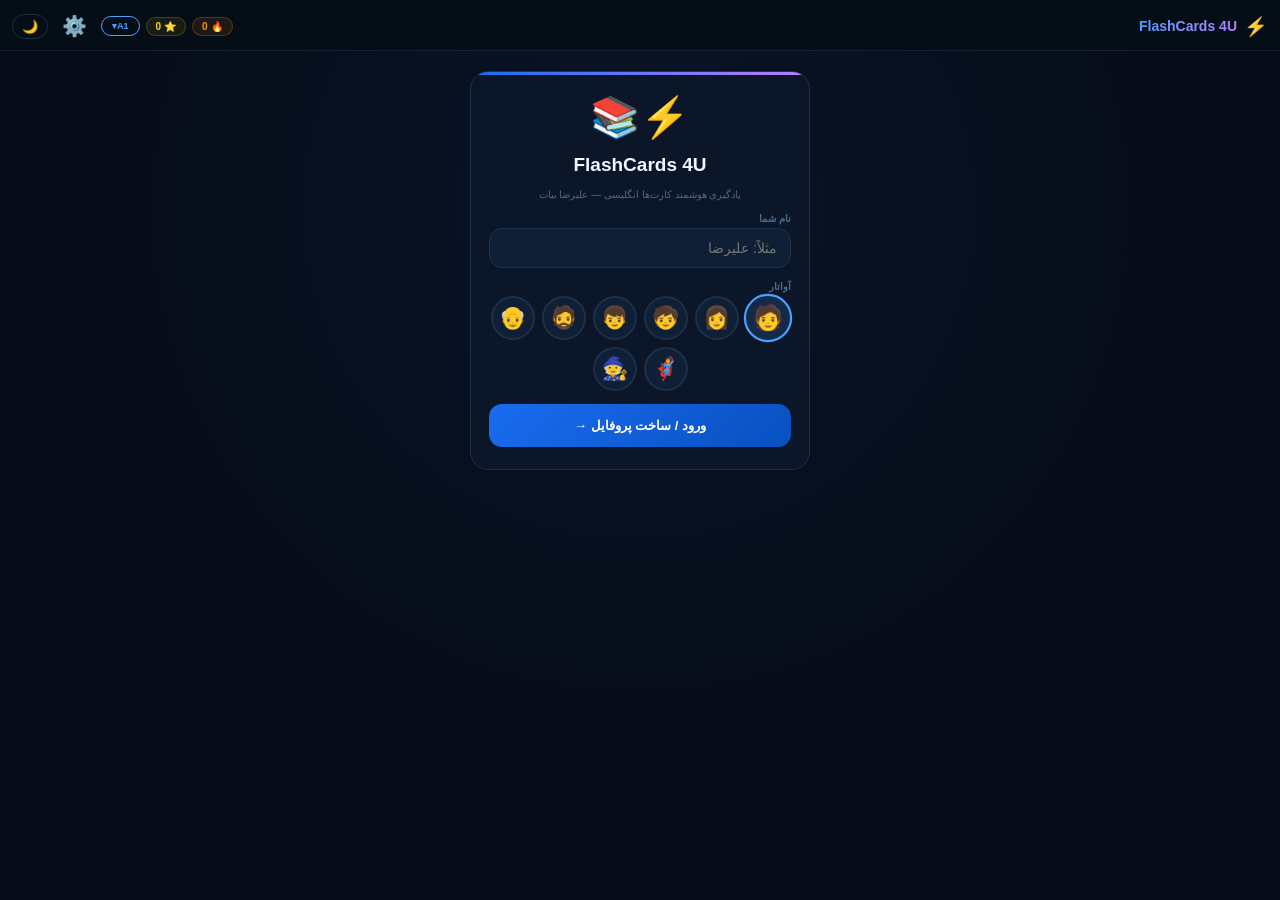
==== commit a1db81fa: "Add files via upload" ====
--- a/index.html
+++ b/index.html
@@ -2087,8 +2087,8 @@
         (c.ipa ? "<div style='font-size:10px;color:var(--t3);direction:ltr;font-family:monospace;margin-top:2px'>" + c.ipa + "</div>" : "") +
       "</div>" +
       "<div style='display:flex;flex-direction:column;gap:5px;flex-shrink:0'>" +
-        "<button onclick='editMC(""+c.id+"")' style='padding:6px 10px;border-radius:8px;border:1px solid var(--ac2);background:none;color:var(--ac2);font-size:11px;cursor:pointer;font-family:inherit'>✏️</button>" +
-        "<button onclick='deleteMC(""+c.id+"")' style='padding:6px 10px;border-radius:8px;border:1px solid var(--rd);background:none;color:var(--rd);font-size:11px;cursor:pointer;font-family:inherit'>🗑️</button>" +
+        "<button data-mc-id='" + c.id + "' data-mc-act='edit' style='padding:6px 10px;border-radius:8px;border:1px solid var(--ac2);background:none;color:var(--ac2);font-size:11px;cursor:pointer;font-family:inherit'>✏️</button>" +
+        "<button data-mc-id='" + c.id + "' data-mc-act='del' style='padding:6px 10px;border-radius:8px;border:1px solid var(--rd);background:none;color:var(--rd);font-size:11px;cursor:pointer;font-family:inherit'>🗑️</button>" +
       "</div>";
     list.appendChild(d);
   });
@@ -2241,6 +2241,18 @@
 // WIRE UP — called once after init()
 // ============================================================
 function v56Init() {
+  // Event delegation for mc-list buttons (avoids onclick quoting issues)
+  var mcList = document.getElementById("mc-list");
+  if (mcList) {
+    mcList.addEventListener("click", function(e) {
+      var btn = e.target.closest("button[data-mc-id]");
+      if (!btn) return;
+      var id = btn.getAttribute("data-mc-id");
+      var act = btn.getAttribute("data-mc-act");
+      if (act === "edit") editMC(id);
+      else if (act === "del") deleteMC(id);
+    });
+  }
   var bmc = document.getElementById("btn_mycards");
   if (bmc) bmc.addEventListener("click", function() { gotoMC(); });
   var dmc = document.getElementById("dash-mycards-btn");
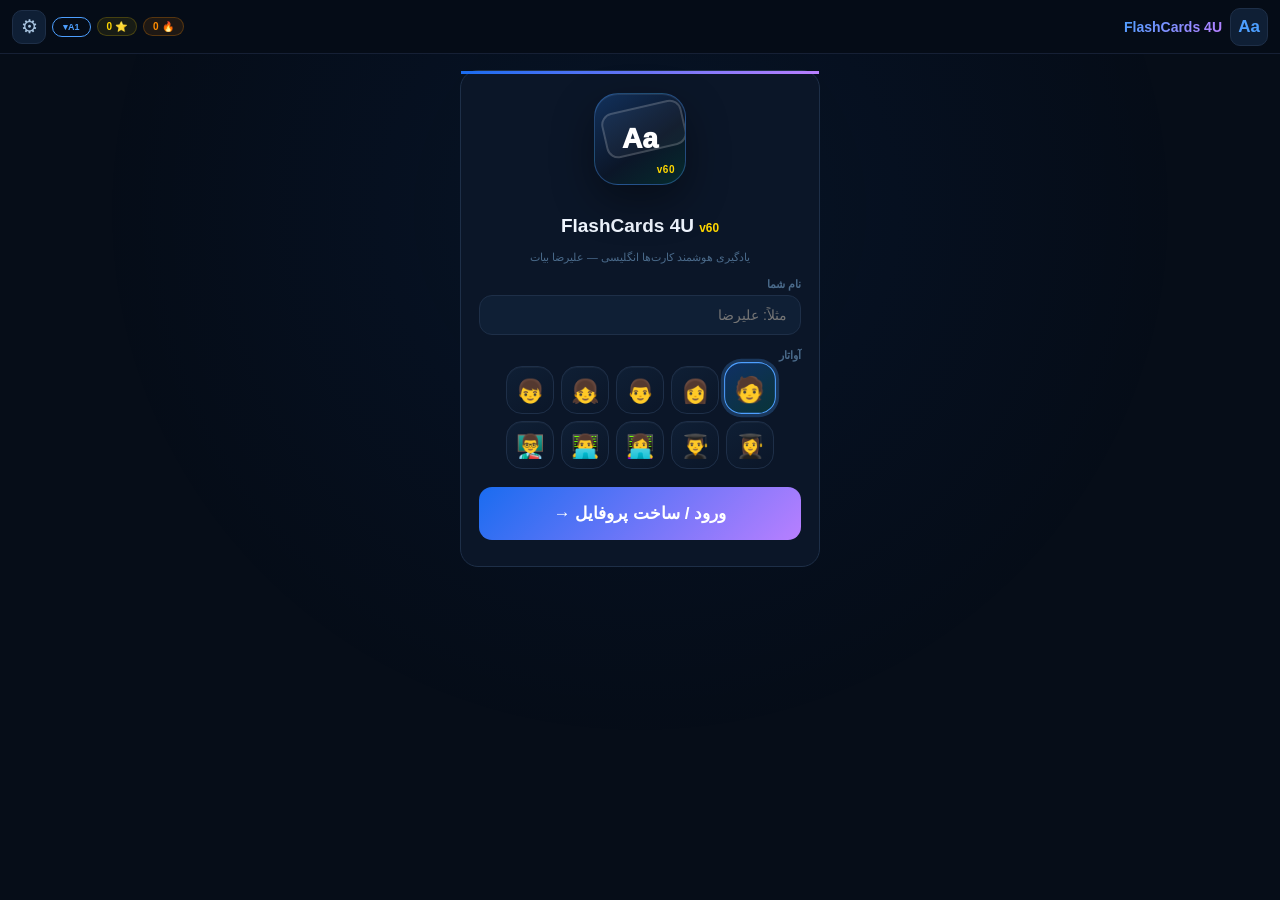
==== commit dec1631c: "Add files via upload" ====
--- a/index.html
+++ b/index.html
@@ -1,4 +1,4 @@
-<!DOCTYPE html>
+﻿<!DOCTYPE html>
 <html lang="fa" dir="rtl">
 <head>
 <meta charset="UTF-8">
@@ -6,7 +6,7 @@
 <meta name="apple-mobile-web-app-capable" content="yes">
 <meta name="theme-color" content="#060d18">
 <meta name="screen-orientation" content="any">
-<title>FlashCards 4U</title>
+<title>FlashCards 4U v60</title>
 <link rel="apple-touch-icon" href="icons/icon-192.png">
 <link rel="manifest" href="manifest.json">
 <style>
@@ -20,40 +20,49 @@
 --A1:#00d084;--A2:#00c9c9;--B1:#4d9fff;--B2:#b87fff;--C1:#ff8c00;--C2:#ff3b5c;
 --GR:#9b59b6;--PRV:#e67e22;--AWL:#27ae60;--MED:#e74c3c;--BIZ:#2980b9;--TECH:#8e44ad;--HOM:#e91e8c;--BOD:#00bcd4;--FOD:#8bc34a;--NAT:#4caf50;--TRN:#ff9800;--HLT:#f44336;--EMO:#9c27b0;--CLO:#ff5722;--EDU:#3f51b5;--VRB:#009688;--ADJ:#673ab7;--ADV:#607d8b;--SPT:#ff6b35;--SCI:#5c6bc0;--ART:#ab47bc;--ENV:#26a69a;--WRK:#42a5f5;--TRV:#26c6da;--DIG:#7e57c2;--WEA:#66bb6a;--FPR:#ef5350;--LAW:#8d6e63;--PSY:#ff7043;--COL:#00897b;--PV:#1e88e5;--IDM:#e53935;--PHR:#f06292;
 --r:18px;--rs:13px;--rx:9px;--sh:0 12px 40px rgba(0,0,0,.5);--tr:.22s ease;
+--ui-scale:1;
 }
 .light{--bg:#f0f4f8;--bg2:#fff;--bg3:#e8eef5;--bg4:#dde5ef;--t1:#0a1628;--t2:#2a4060;--t3:#5a7a9a;--bd:#c8d8e8;--bd2:#b8cde0;--bd3:#a8bdd0}
-html,body{height:100%;background:var(--bg);color:var(--t1);font-family:-apple-system,BlinkMacSystemFont,sans-serif;overflow:hidden;-webkit-font-smoothing:antialiased}
+html,html{height:100%}
+body{height:100%;background:var(--bg);color:var(--t1);font-family:-apple-system,BlinkMacSystemFont,sans-serif;-webkit-font-smoothing:antialiased}
 #app{display:flex;flex-direction:column;height:100%;position:relative}
 /* NAV */
-#nav{display:flex;align-items:center;justify-content:space-between;padding:10px 12px 8px;background:rgba(6,13,24,.95);border-bottom:1px solid var(--bd);flex-shrink:0;z-index:10}
+#nav{display:flex;align-items:center;justify-content:space-between;padding:8px 12px;height:54px;box-sizing:border-box;background:rgba(6,13,24,.97);border-bottom:1px solid var(--bd);flex-shrink:0;position:fixed;top:0;left:0;right:0;z-index:9998;-webkit-transform:translateZ(0);transform:translateZ(0)}
 .light #nav{background:rgba(240,244,248,.95)}
 .nav-l{display:flex;align-items:center;gap:7px}
 .nav-ttl{font-size:14px;font-weight:900;background:linear-gradient(135deg,var(--ac2),var(--pu));-webkit-background-clip:text;-webkit-text-fill-color:transparent}
 .nav-r{display:flex;align-items:center;gap:6px}
+.nav-home{display:flex;align-items:center;gap:8px;cursor:pointer;border:none;background:none;padding:0;font-family:inherit}
+.nav-aa{width:38px;height:38px;border-radius:10px;border:1px solid var(--bd2);background:var(--bg3);color:var(--ac2);display:flex;align-items:center;justify-content:center;font-size:17px;font-weight:900;line-height:1;flex-shrink:0}
+.icon-btn{width:34px;height:34px;border-radius:10px;border:1px solid var(--bd2);background:var(--bg3);color:var(--t2);cursor:pointer;font-size:19px;display:flex;align-items:center;justify-content:center;font-family:inherit;padding:0}
+.icon-btn:active{transform:scale(.96)}
 #sp-pill{display:flex;align-items:center;gap:3px;padding:3px 9px;background:rgba(255,140,0,.1);border:1px solid rgba(255,140,0,.25);border-radius:99px;font-size:10px;font-weight:800;color:var(--or)}
 #xp-pill{display:flex;align-items:center;gap:3px;padding:3px 9px;background:rgba(255,215,0,.08);border:1px solid rgba(255,215,0,.2);border-radius:99px;font-size:10px;font-weight:800;color:var(--gd)}
 #lvlbtn{padding:4px 10px;border-radius:99px;font-size:9px;font-weight:800;border:1px solid var(--ac2);background:none;color:var(--ac2);cursor:pointer}
 #thmbtn{background:none;border:1px solid var(--bd2);border-radius:99px;padding:4px 9px;color:var(--t3);cursor:pointer;font-size:13px}
 /* SCREENS */
-#screens{flex:1;overflow:hidden;position:relative}
-.scr{position:absolute;top:0;left:0;right:0;bottom:60px;overflow-y:scroll;-webkit-overflow-scrolling:touch;overscroll-behavior-y:contain;padding:12px 12px 20px;display:none;flex-direction:column;gap:8px}
+#screens{flex:1;overflow:hidden;position:relative;min-height:0}
+.scr{position:fixed;top:54px;left:0;right:0;bottom:60px;overflow-y:auto;-webkit-overflow-scrolling:touch;padding:12px 12px 16px;display:none;flex-direction:column;gap:8px}
 .scr.on{display:flex}
 /* LOGIN */
-#login{align-items:center;justify-content:flex-start;padding-top:20px;background:radial-gradient(ellipse at 50% 20%,rgba(26,108,240,.07),transparent 60%)}
-.lbox{width:100%;max-width:340px;background:var(--bg2);border:1px solid var(--bd2);border-radius:var(--r);padding:22px 18px;display:flex;flex-direction:column;gap:13px;position:relative;overflow:hidden}
+#login{align-items:center;justify-content:flex-start;padding-top:16px;padding-bottom:20px;background:radial-gradient(ellipse at 50% 20%,rgba(26,108,240,.07),transparent 60%)}
+.lbox{width:100%;max-width:360px;background:var(--bg2);border:1px solid var(--bd2);border-radius:var(--r);padding:22px 18px 26px;display:flex;flex-direction:column;gap:14px;position:relative}
 .lbox::before{content:'';position:absolute;top:0;left:0;right:0;height:3px;background:linear-gradient(90deg,var(--ac),var(--pu))}
-.l-logo{font-size:40px;text-align:center}
+.l-logo{text-align:center;margin-bottom:16px;line-height:1;display:flex;justify-content:center}
+.app-logo{width:92px;height:92px;border-radius:24px;background:linear-gradient(145deg,#12315c,#0b1628 58%,#052b2d);border:1px solid rgba(77,159,255,.35);box-shadow:0 16px 42px rgba(0,0,0,.38),inset 0 1px 0 rgba(255,255,255,.08);display:flex;align-items:center;justify-content:center;position:relative;overflow:hidden;color:#fff;font-weight:950;font-size:28px;letter-spacing:0}
+.app-logo::before{content:"";position:absolute;width:78px;height:42px;border:2px solid rgba(255,255,255,.18);border-radius:12px;transform:rotate(-13deg);left:8px;top:12px;background:rgba(255,255,255,.04)}
+.app-logo::after{content:"v60";position:absolute;right:10px;bottom:9px;font-size:10px;color:var(--gd);font-weight:900;letter-spacing:.5px}
 .l-ttl{font-size:19px;font-weight:900;text-align:center;direction:rtl}
 .l-sub{font-size:10px;color:var(--t3);text-align:center;direction:rtl}
 .inp-g{display:flex;flex-direction:column;gap:4px}
 .inp-l{font-size:10px;color:var(--t3);font-weight:700;direction:rtl}
 .inp{width:100%;padding:11px 13px;background:var(--bg3);border:1px solid var(--bd2);border-radius:var(--rs);color:var(--t1);font-size:14px;outline:none;font-family:inherit;direction:rtl;-webkit-user-select:text;user-select:text}
 .inp:focus{border-color:var(--ac)}
-.l-btn{width:100%;padding:14px;border-radius:var(--rs);border:none;background:linear-gradient(135deg,var(--ac),#0850c0);color:#fff;font-size:13px;font-weight:800;cursor:pointer;font-family:inherit}
+.l-btn{width:100%;padding:16px;border-radius:var(--rs);border:none;background:linear-gradient(135deg,var(--ac),var(--pu));color:#fff;font-size:17px;font-weight:800;cursor:pointer;font-family:inherit;direction:rtl;margin-top:4px;-webkit-tap-highlight-color:transparent;touch-action:manipulation}
 .l-btn:active{transform:scale(.97)}
 .av-row{display:flex;gap:7px;flex-wrap:wrap;justify-content:center}
-.av-btn{width:44px;height:44px;border-radius:50%;border:2px solid var(--bd2);background:var(--bg3);font-size:22px;cursor:pointer;display:flex;align-items:center;justify-content:center;padding:0;font-family:inherit}
-.av-btn.sel{border-color:var(--ac2);background:rgba(77,159,255,.15);transform:scale(1.1)}
+.av-btn{width:48px;height:48px;border-radius:16px;border:1px solid var(--bd2);background:linear-gradient(145deg,var(--bg3),var(--bg2));font-size:23px;cursor:pointer;line-height:48px;text-align:center;padding:0;font-family:sans-serif;display:inline-block;vertical-align:middle;-webkit-tap-highlight-color:rgba(0,0,0,0);touch-action:manipulation;user-select:none;-webkit-user-select:none;box-sizing:border-box;flex-shrink:0;box-shadow:inset 0 1px 0 rgba(255,255,255,.04)}
+.av-btn.sel{border-color:var(--ac2);background:linear-gradient(145deg,rgba(26,108,240,.3),rgba(0,208,132,.16));transform:translateY(-2px) scale(1.08);box-shadow:0 0 0 3px rgba(77,159,255,.24)}
 .ul{display:flex;flex-direction:column;gap:6px}
 .ui{display:flex;align-items:center;gap:9px;padding:9px 11px;background:var(--bg3);border:1px solid var(--bd);border-radius:var(--rs);cursor:pointer}
 .uav{width:34px;height:34px;border-radius:50%;background:var(--bg4);display:flex;align-items:center;justify-content:center;font-size:17px;border:1px solid var(--bd2)}
@@ -104,9 +113,9 @@
 .light .scat-btn{background:#fff}
 .scat-btn::before{content:'';position:absolute;inset:0;background:currentColor;opacity:.04}
 .scat-ico{font-size:18px}
-.scat-nm{font-size:14px;font-weight:800}
-.scat-en{font-size:11px;opacity:.6}
-.scat-ct{margin-left:auto;font-size:12px;color:var(--t3);text-align:right;line-height:1.8}
+.scat-nm{font-size:15px;font-weight:800;color:var(--t1);direction:rtl;margin-bottom:2px}
+.scat-en{font-size:12px;color:var(--t3);direction:ltr;margin-bottom:3px}
+.scat-ct{font-size:12px;color:var(--t3);direction:rtl}
 .scat-quiz{padding:5px 8px;border-radius:99px;border:1px solid;background:none;cursor:pointer;font-size:8px;font-weight:800;font-family:inherit;margin-top:4px}
 /* STUDY */
 #study{padding:0;overflow:hidden}
@@ -178,36 +187,36 @@
 #r2{border-color:rgba(0,208,132,.4);color:var(--gr)}
 #r3{border-color:rgba(255,215,0,.4);color:var(--gd)}
 /* STATS */
-.sc{background:var(--bg2);border:1px solid var(--bd2);border-radius:var(--rs);padding:14px;position:relative;overflow:hidden}
+.sc{background:var(--bg2);border:1px solid var(--bd2);border-radius:14px;padding:18px 16px;position:relative;margin-bottom:10px}
 .light .sc{background:#fff}
 .sc::after{content:'';position:absolute;top:0;left:0;right:0;height:2px;background:linear-gradient(90deg,var(--ac),var(--pu))}
-.sct{font-size:13px;color:var(--t3);letter-spacing:2px;text-transform:uppercase;margin-bottom:11px;direction:rtl}
-.g2{display:grid;grid-template-columns:1fr 1fr;gap:9px}
-.bnum{font-size:34px;font-weight:900;letter-spacing:-2px;line-height:1}
-.strc{background:linear-gradient(135deg,rgba(255,140,0,.1),rgba(255,140,0,.03));border:1px solid rgba(255,140,0,.2);border-radius:var(--rs);padding:13px;display:flex;align-items:center;gap:11px}
-.strf{font-size:34px;animation:fp 1.5s ease infinite alternate}
+.sct{font-size:14px;color:var(--t2);margin-bottom:14px;font-weight:800;direction:rtl;text-align:right;display:flex;align-items:center;gap:6px;justify-content:flex-end}
+.g2{display:grid;grid-template-columns:1fr 1fr;gap:10px;margin-bottom:4px}
+.bnum{font-size:36px;font-weight:900;color:var(--t1);text-align:center;direction:ltr;margin:8px 0}
+.strc{display:flex;align-items:center;gap:14px;background:var(--bg2);border:1px solid var(--bd2);border-radius:14px;padding:18px 16px;margin-bottom:4px}
+.strf{font-size:48px;line-height:1}
 @keyframes fp{from{transform:scale(1)}to{transform:scale(1.1)}}
-.strn{font-size:34px;font-weight:900;color:var(--or);letter-spacing:-2px;line-height:1}
-.strl{font-size:9px;color:var(--t3);direction:rtl;margin-top:2px}
-.lvrow{display:flex;align-items:center;gap:7px;padding:8px 0;border-bottom:1px solid var(--bd)}
+.strn{font-size:38px;font-weight:900;color:var(--or);line-height:1}
+.strl{font-size:13px;color:var(--t3);direction:rtl;margin-top:4px}
+.lvrow{display:flex;align-items:center;gap:10px;margin-bottom:12px;min-height:28px}
 .lvrow:last-child{border-bottom:none}
-.lvbdg{font-size:8px;font-weight:800;padding:2px 7px;border-radius:99px;border:1px solid;letter-spacing:.5px;min-width:28px;text-align:center}
-.lvi{flex:1;color:var(--t2);font-size:10px;direction:rtl}
-.lvb{height:4px;background:var(--bd);border-radius:99px;overflow:hidden;margin-top:3px;width:75px}
-.lvbf{height:100%;border-radius:99px}
-.lvp{font-size:9px;color:var(--t3)}
+.lvbdg{font-size:13px;font-weight:800;padding:4px 10px;border-radius:20px;border:2px solid;flex-shrink:0;direction:ltr;white-space:nowrap}
+.lvi{flex:1;font-size:13px;color:var(--t2);direction:rtl;font-weight:600}
+.lvb{height:10px;background:var(--bg3);border-radius:5px;margin-top:4px;overflow:hidden}
+.lvbf{height:100%;border-radius:5px;transition:width .5s}
+.lvp{font-size:13px;text-align:right;color:var(--t2);min-width:50px;direction:rtl;font-weight:700}
 .dntw{display:flex;align-items:center;gap:14px}
-.dntl{display:flex;flex-direction:column;gap:5px;direction:rtl}
-.dli{display:flex;align-items:center;gap:5px;font-size:13px;color:var(--t2)}
-.dld{width:7px;height:7px;border-radius:50%}
+.dntl{flex:1;direction:rtl}
+.dli{display:flex;align-items:center;gap:8px;font-size:14px;color:var(--t2);margin-bottom:10px;direction:rtl}
+.dld{width:14px;height:14px;border-radius:4px;flex-shrink:0}
 .wch{display:flex;gap:3px;align-items:flex-end;height:56px;margin-top:7px}
 .wcb{flex:1;border-radius:3px 3px 0 0;min-height:4px;position:relative}
 .wcv{position:absolute;top:-15px;left:0;right:0;text-align:center;font-size:7px;color:var(--t2);font-weight:700}
 .wcl{position:absolute;bottom:-15px;left:0;right:0;text-align:center;font-size:7px;color:var(--t3)}
-.wrdi{display:flex;align-items:center;gap:7px;padding:6px 0;border-bottom:1px solid var(--bd)}
+.wrdi{display:flex;align-items:center;justify-content:space-between;padding:10px 4px;border-bottom:1px solid var(--bd);direction:ltr;gap:8px}
 .wrdi:last-child{border-bottom:none}
-.wrdw{font-weight:700;flex:1;direction:ltr;font-size:10px}
-.wrdp{font-size:9px;font-weight:800;padding:2px 6px;border-radius:99px;border:1px solid}
+.wrdw{font-size:15px;font-weight:700;color:var(--t1);flex:1}
+.wrdp{font-size:13px;font-weight:800;padding:3px 8px;border-radius:20px;border:2px solid;flex-shrink:0}
 /* SETTINGS */
 .cfgs{background:var(--bg2);border:1px solid var(--bd2);border-radius:var(--rs);overflow:hidden}
 .light .cfgs{background:#fff}
@@ -215,8 +224,8 @@
 .cfgr{display:flex;align-items:center;justify-content:space-between;padding:16px 14px;border-bottom:1px solid var(--bd2)}
 .cfgr:last-child{border-bottom:none}
 .cfgl{direction:rtl}
-.cfgt{font-size:15px;font-weight:600}
-.cfgd{font-size:12px;color:var(--t3);margin-top:2px;direction:rtl}
+.cfgt{font-size:15px;font-weight:700;color:var(--t1);direction:rtl}
+.cfgd{font-size:12px;color:var(--t3);direction:rtl;margin-top:3px}
 .nmbtn{width:32px;height:32px;border-radius:var(--rx);border:1px solid var(--bd2);background:var(--bg3);color:var(--t1);font-size:18px;cursor:pointer;font-family:inherit}
 .nmv{font-size:18px;font-weight:800;min-width:30px;text-align:center}
 .tog{width:52px;height:28px;border-radius:99px;border:none;cursor:pointer;position:relative;transition:var(--tr);flex-shrink:0}
@@ -256,8 +265,8 @@
 .wi{background:var(--bg3);border:1px solid var(--bd);border-radius:var(--rx);padding:9px 11px;display:flex;align-items:center;gap:9px;cursor:pointer;margin-bottom:4px}
 .light .wi{background:#f0f4f8}
 .wdot{width:7px;height:7px;border-radius:50%;flex-shrink:0;box-shadow:0 0 5px currentColor}
-.ww{font-size:15px;font-weight:700;flex:1;direction:ltr}
-.wf2{font-size:13px;color:var(--t3);direction:rtl}
+.ww{font-size:16px;font-weight:700;color:var(--t1);direction:ltr;text-align:left;margin-bottom:3px}
+.wf2{font-size:13px;color:var(--t3);direction:rtl;text-align:right}
 .wbd{font-size:11px;font-weight:800;padding:2px 6px;border-radius:99px;border:1px solid;letter-spacing:.5px}
 .wm{font-size:9px;color:var(--t3);min-width:28px;text-align:center}
 .stag{font-size:8px;padding:2px 6px;border-radius:99px;background:rgba(184,127,255,.1);border:1px solid rgba(184,127,255,.3);color:var(--pu);margin-left:4px}
@@ -269,17 +278,62 @@
 .q4-choice.wrong{border-color:var(--rd);background:rgba(255,59,92,.12);color:var(--rd)}
 .q4-choice.show-c{border-color:var(--gr);background:rgba(0,208,132,.07)}
 /* BOTTOM NAV */
-#bnav{display:flex;border-top:1px solid var(--bd);background:rgba(6,13,24,.95);flex-shrink:0;position:relative;z-index:10;padding-bottom:env(safe-area-inset-bottom)}
+#bnav{position:fixed;bottom:0;left:0;right:0;height:60px;background:var(--bg2);border-top:2px solid var(--bd);display:flex;align-items:stretch;z-index:9999;direction:ltr;padding-bottom:env(safe-area-inset-bottom,0px);-webkit-transform:translateZ(0);transform:translateZ(0)}
 .light #bnav{background:rgba(240,244,248,.95)}
-.nind{position:absolute;top:0;left:0;height:2px;width:20%;background:linear-gradient(90deg,var(--ac),var(--pu));border-radius:0 0 99px 99px;transition:left .25s cubic-bezier(.4,0,.2,1),width .25s}
-.bnt{flex:1;display:flex;flex-direction:column;align-items:center;padding:8px 0 6px;cursor:pointer;border:none;background:none;color:var(--t3);gap:2px;font-family:inherit}
-.bnt.on{color:var(--ac2)}
-.bico{font-size:19px}
+.nind{position:absolute;top:0;left:0;height:3px;width:20%;background:var(--ac);border-radius:0 0 3px 3px;transition:left .25s ease}
+.bnt{flex:1;display:flex;flex-direction:column;align-items:center;justify-content:center;gap:3px;background:none;border:none;cursor:pointer;font-family:inherit;color:var(--t3);transition:color .2s;padding:0;min-width:0}
+.bnt.on{color:var(--ac)}
+.bico{font-size:22px;line-height:1}
 .bnt.on .bico{transform:translateY(-1px)}
-.blbl{font-size:12px;font-weight:600}
+.blbl{font-size:11px;font-weight:700;direction:rtl}
 /* TOAST */
 #toast{position:fixed;bottom:70px;left:50%;transform:translateX(-50%) translateY(8px);background:rgba(11,22,40,.96);border:1px solid var(--bd3);padding:9px 16px;border-radius:var(--rx);font-size:11px;color:var(--t1);display:none;z-index:9999;white-space:nowrap;direction:rtl;opacity:0;transition:opacity .2s,transform .2s;max-width:90vw;text-align:center}
 #toast.show{opacity:1;transform:translateX(-50%) translateY(0)}
+.help-tip{position:fixed;left:12px;right:12px;bottom:74px;z-index:10050;background:rgba(11,22,40,.98);border:1px solid var(--bd3);border-radius:14px;padding:13px 14px;box-shadow:0 14px 40px rgba(0,0,0,.45);direction:rtl;display:none}
+.light .help-tip{background:rgba(255,255,255,.98)}
+.help-tip.show{display:block}
+.help-tip-title{font-size:15px;font-weight:900;color:var(--ac2);margin-bottom:5px}
+.help-tip-body{font-size:13px;line-height:1.8;color:var(--t2)}
+[data-help-title]{cursor:pointer}
+html{font-size:calc(16px * var(--ui-scale))}
+[style*="font-size:7px"]{font-size:calc(7px * var(--ui-scale))!important}
+[style*="font-size:8px"]{font-size:calc(8px * var(--ui-scale))!important}
+[style*="font-size:9px"]{font-size:calc(9px * var(--ui-scale))!important}
+[style*="font-size:10px"]{font-size:calc(10px * var(--ui-scale))!important}
+[style*="font-size:11px"]{font-size:calc(11px * var(--ui-scale))!important}
+[style*="font-size:12px"]{font-size:calc(12px * var(--ui-scale))!important}
+[style*="font-size:13px"]{font-size:calc(13px * var(--ui-scale))!important}
+[style*="font-size:14px"]{font-size:calc(14px * var(--ui-scale))!important}
+[style*="font-size:15px"]{font-size:calc(15px * var(--ui-scale))!important}
+[style*="font-size:16px"]{font-size:calc(16px * var(--ui-scale))!important}
+[style*="font-size:17px"]{font-size:calc(17px * var(--ui-scale))!important}
+[style*="font-size:18px"]{font-size:calc(18px * var(--ui-scale))!important}
+[style*="font-size:19px"]{font-size:calc(19px * var(--ui-scale))!important}
+[style*="font-size:20px"]{font-size:calc(20px * var(--ui-scale))!important}
+.inp-l{font-size:calc(10px * var(--ui-scale))}
+.l-sub{font-size:calc(10px * var(--ui-scale))}
+.uinf{font-size:calc(9px * var(--ui-scale))}
+.wlv{font-size:calc(10px * var(--ui-scale))}
+.wsl{font-size:calc(9px * var(--ui-scale))}
+.c2t{font-size:calc(11px * var(--ui-scale))}
+.c2r{font-size:calc(11px * var(--ui-scale))}
+.lsfa,.lsct{font-size:calc(9px * var(--ui-scale))}
+.lsc-quiz-btn{font-size:calc(9px * var(--ui-scale))}
+.cfgsh{font-size:calc(13px * var(--ui-scale))}
+.cfgt{font-size:calc(15px * var(--ui-scale))}
+.cfgd{font-size:calc(12px * var(--ui-scale))}
+.sgo{font-size:calc(9px * var(--ui-scale))}
+.fsbtn{font-size:calc(13px * var(--ui-scale))}
+.blbl{font-size:calc(11px * var(--ui-scale))}
+.q4-choice{font-size:calc(11px * var(--ui-scale))}
+@media (max-width:380px){
+  #nav{padding:7px 8px}
+  .nav-ttl{font-size:12px}
+  #sp-pill,#xp-pill{padding:3px 7px}
+  #lvlbtn{padding:4px 8px}
+  .scr{padding-left:9px;padding-right:9px}
+  .blbl{font-size:calc(10px * var(--ui-scale))}
+}
 /* EFFECTS */
 .conf{position:fixed;width:7px;height:7px;border-radius:2px;pointer-events:none;z-index:9998;animation:cF 1.5s ease-in forwards}
 @keyframes cF{0%{opacity:1;transform:translateY(-5px) rotate(0)}100%{opacity:0;transform:translateY(100vh) rotate(720deg)}}
@@ -287,17 +341,32 @@
 @keyframes xpF{0%{opacity:1;transform:translateY(0)}100%{opacity:0;transform:translateY(-50px)}}
 .morebtn{padding:12px 22px;border-radius:var(--rs);border:none;background:linear-gradient(135deg,var(--ac),#0850c0);color:#fff;font-size:12px;font-weight:700;cursor:pointer;font-family:inherit}
 #wl{display:flex;flex-direction:column;gap:5px;width:100%;}
+#wdays .wday{font-size:12px;color:var(--t3);text-align:center}
+
+/* Prevent browser autofill from changing input background */
+input:-webkit-autofill,
+input:-webkit-autofill:hover,
+input:-webkit-autofill:focus {
+  -webkit-box-shadow: 0 0 0px 1000px var(--bg3) inset !important;
+  -webkit-text-fill-color: var(--t1) !important;
+  caret-color: var(--t1);
+  border: 1px solid var(--ac2) !important;
+  transition: background-color 5000s ease-in-out 0s;
+}
 </style>
 </head>
 <body>
 <div id="app">
   <div id="nav">
-    <div class="nav-l" onclick="gotoTab('welcome')" style="cursor:pointer"><span style="font-size:19px">⚡</span><span class="nav-ttl">FlashCards 4U</span></div>
+    <button class="nav-home" id="nav-home" type="button" title="خانه">
+      <span class="nav-aa">Aa</span>
+      <span class="nav-ttl">FlashCards 4U</span>
+    </button>
     <div class="nav-r">
-      <div id="sp-pill">🔥<span id="snav">0</span></div>
-      <div id="xp-pill">⭐<span id="xnav">0</span></div>
-      <button id="lvlbtn">A1▾</button>
-      <button id="settings-quick-btn" title="تنظیمات" style="background:none;border:none;cursor:pointer;font-size:20px;padding:4px 8px;color:var(--t1)">⚙️</button><button id="thmbtn">🌙</button>
+      <div id="sp-pill" data-help-title="روزهای پیوسته" data-help-body="این عدد نشان می‌دهد چند روز پشت سر هم مطالعه داشته‌ای. هر روز که کارت مرور کنی، زنجیره‌ات حفظ می‌شود.">🔥<span id="snav">0</span></div>
+      <div id="xp-pill" data-help-title="امتیاز تجربه" data-help-body="ستاره‌ها امتیاز فعالیت تو هستند. با مطالعه و آزمون بیشتر می‌شوند و پیشرفت کلی را نشان می‌دهند.">⭐<span id="xnav">0</span></div>
+      <button id="lvlbtn" data-help-title="سطح فعلی" data-help-body="اینجا سطح یا دسته‌ای را که الان مطالعه می‌کنی می‌بینی. با لمس آن می‌توانی سطح یا موضوع را عوض کنی.">A1▾</button>
+      <button id="settings-quick-btn" class="icon-btn" title="تنظیمات" type="button">⚙</button>
     </div>
   </div>
   <div id="screens">
@@ -305,8 +374,8 @@
     <!-- LOGIN -->
     <div id="login" class="scr on">
       <div class="lbox">
-        <div class="l-logo">⚡📚</div>
-        <div class="l-ttl">FlashCards 4U</div>
+        <div class="l-logo"><div class="app-logo" aria-label="FlashCards 4U">Aa</div></div>
+        <div class="l-ttl">FlashCards 4U <span style="font-size:11px;color:var(--gd)">v60</span></div>
         <div class="l-sub">یادگیری هوشمند کارت‌ها انگلیسی — علیرضا بیات</div>
         <div id="ulsec" style="display:none">
           <div id="ul" class="ul"></div>
@@ -340,9 +409,9 @@
         <div class="wnm" id="wnm">کاربر</div>
         <div class="wlv" id="wlv">سطح A1</div>
         <div class="wsr">
-          <div class="wst"><div class="wsn" id="wstr" style="color:var(--or)">0🔥</div><div class="wsl">streak</div></div>
-          <div class="wst"><div class="wsn" id="wxp" style="color:var(--gd)">0⭐</div><div class="wsl">XP</div></div>
-          <div class="wst"><div class="wsn" id="wmas" style="color:var(--gr)">0%</div><div class="wsl">تسلط</div></div>
+          <div class="wst" data-help-title="زنجیره مطالعه" data-help-body="این عدد روزهای پشت سر هم مطالعه را نشان می‌دهد. حتی چند دقیقه مرور روزانه کمک می‌کند زنجیره قطع نشود."><div class="wsn" id="wstr" style="color:var(--or)">0🔥</div><div class="wsl">streak</div></div>
+          <div class="wst" data-help-title="XP" data-help-body="XP امتیاز فعالیت توست. با مرور کارت‌ها و انجام آزمون‌ها بیشتر می‌شود."><div class="wsn" id="wxp" style="color:var(--gd)">0⭐</div><div class="wsl">XP</div></div>
+          <div class="wst" data-help-title="درصد تسلط" data-help-body="این درصد نشان می‌دهد چه بخشی از کارت‌ها به سطح تسلط خوب رسیده‌اند. هرچه پاسخ‌های درست بیشتری بدهی، بالاتر می‌رود."><div class="wsn" id="wmas" style="color:var(--gr)">0%</div><div class="wsl">تسلط</div></div>
         </div>
         <div class="wbgs" id="wbgs"></div>
       </div>
@@ -368,7 +437,7 @@
         <div id="motiv-text" style="font-size:11px;color:var(--t2);line-height:2.1;direction:rtl;margin-bottom:9px"></div>
         <div style="font-size:10px;color:var(--t3);direction:rtl;border-top:1px solid var(--bd);padding-top:9px;line-height:2">
           ✨ این اپلیکیشن <b style="color:var(--gr)">هوشمند</b> و <b style="color:var(--gr)">کاملاً رایگان</b> با الگوریتم SRS برای آموزش بهتر زبان انگلیسی به شما تقدیم می‌گردد 🎁<br>
-          📚 <b>5,694 کارت</b> | A1→C2 | گرامر | ضرب‌المثل | AWL | پزشکی | تجاری | فناوری<br>
+          📚 <b>7,803 کارت</b> | A1→C2 | گرامر | ضرب‌المثل | AWL | پزشکی | تجاری | فناوری<br>
           👤 <b style="color:var(--ac2)">طراح: علیرضا بیات</b>
         </div>
       </div>
@@ -376,7 +445,7 @@
       <div style="display:grid;grid-template-columns:1fr 1fr;gap:9px">
         <button class="s-btn" id="start-btn" style="padding:14px;font-size:12px">⚡ شروع مطالعه</button>
         <button id="dash-lvl-btn" style="padding:14px;border-radius:var(--rs);border:1px solid var(--ac2);background:rgba(77,159,255,.08);color:var(--ac2);font-size:12px;font-weight:800;cursor:pointer;font-family:inherit">🎯 انتخاب سطح</button>
-        <button id="dash-quiz-btn" style="padding:14px;border-radius:var(--rs);border:1px solid var(--pu);background:rgba(184,127,255,.08);color:var(--pu);font-size:12px;font-weight:800;cursor:pointer;font-family:inherit">🧪 آزمون</button>
+        <button id="dash-quiz-btn" style="padding:14px;border-radius:var(--rs);border:1px solid var(--pu);background:rgba(184,127,255,.08);color:var(--pu);font-size:12px;font-weight:800;cursor:pointer;font-family:inherit">☑ آزمون</button>
         <button id="dash-words-btn" style="padding:14px;border-radius:var(--rs);border:1px solid var(--gr);background:rgba(0,208,132,.08);color:var(--gr);font-size:12px;font-weight:800;cursor:pointer;font-family:inherit">📋 لیست کارت‌ها</button>
         <button id="dash-stats-btn" style="padding:14px;border-radius:var(--rs);border:1px solid var(--or);background:rgba(255,140,0,.08);color:var(--or);font-size:12px;font-weight:800;cursor:pointer;font-family:inherit">📊 آمار</button>
         <button id="dash-settings-btn" style="padding:14px;border-radius:var(--rs);border:1px solid var(--t3);background:rgba(255,255,255,.04);color:var(--t2);font-size:12px;font-weight:800;cursor:pointer;font-family:inherit">⚙️ تنظیمات</button>
@@ -526,157 +595,157 @@
 
     <!-- QUIZ -->
     <div id="quiz" class="scr">
+      <!-- QUIZ SETUP: mode selector + category + count -->
       <div class="sc" id="quiz-setup">
-        <div class="sct">✅ آزمون</div>
-        <div style="font-size:10px;color:var(--t3);direction:rtl;margin-bottom:8px;font-weight:700">نوع آزمون را انتخاب کن:</div>
-        <div style="display:flex;flex-direction:column;gap:6px;margin-bottom:14px" id="qmode-btns">
-          <button class="qmode-btn" data-mode="mc" onclick="selQMode(this,'mc')" style="display:flex;align-items:center;gap:10px;padding:11px 13px;border-radius:11px;border:2px solid var(--ac);background:rgba(0,208,132,.1);cursor:pointer;font-family:inherit;text-align:right;direction:rtl"><span style="font-size:20px">🎯</span><div><div style="font-size:13px;font-weight:800;color:var(--t1)">چهار گزینه‌ای</div><div style="font-size:10px;color:var(--t3)">کلمه می‌بینی — معنی انتخاب می‌کنی</div></div></button>
-          <button class="qmode-btn" data-mode="rev" onclick="selQMode(this,'rev')" style="display:flex;align-items:center;gap:10px;padding:11px 13px;border-radius:11px;border:2px solid var(--bd2);background:none;cursor:pointer;font-family:inherit;text-align:right;direction:rtl"><span style="font-size:20px">🔄</span><div><div style="font-size:13px;font-weight:800;color:var(--t1)">کارت برعکس</div><div style="font-size:10px;color:var(--t3)">معنی می‌بینی — کلمه انتخاب می‌کنی</div></div></button>
-          <button class="qmode-btn" data-mode="listen" onclick="selQMode(this,'listen')" style="display:flex;align-items:center;gap:10px;padding:11px 13px;border-radius:11px;border:2px solid var(--bd2);background:none;cursor:pointer;font-family:inherit;text-align:right;direction:rtl"><span style="font-size:20px">🎧</span><div><div style="font-size:13px;font-weight:800;color:var(--t1)">شنیداری</div><div style="font-size:10px;color:var(--t3)">کلمه پخش می‌شود — معنی انتخاب می‌کنی</div></div></button>
-          <button class="qmode-btn" data-mode="match" onclick="selQMode(this,'match')" style="display:flex;align-items:center;gap:10px;padding:11px 13px;border-radius:11px;border:2px solid var(--bd2);background:none;cursor:pointer;font-family:inherit;text-align:right;direction:rtl"><span style="font-size:20px">🔗</span><div><div style="font-size:13px;font-weight:800;color:var(--t1)">تطبیق</div><div style="font-size:10px;color:var(--t3)">کلمه و معنی را با هم جفت کن</div></div></button>
-          <button class="qmode-btn" data-mode="spell" onclick="selQMode(this,'spell')" style="display:flex;align-items:center;gap:10px;padding:11px 13px;border-radius:11px;border:2px solid var(--bd2);background:none;cursor:pointer;font-family:inherit;text-align:right;direction:rtl"><span style="font-size:20px">✍️</span><div><div style="font-size:13px;font-weight:800;color:var(--t1)">دیکته</div><div style="font-size:10px;color:var(--t3)">معنی می‌بینی — کلمه انگلیسی می‌نویسی</div></div></button>
-        </div>
-        <div style="margin-bottom:12px">
-          <div style="font-size:10px;color:var(--t3);direction:rtl;margin-bottom:6px">سطح:</div>
-          <div style="display:flex;gap:5px;flex-wrap:wrap">
-            <button class="sgo on" data-v="ALL" id="ql-ALL" style="padding:6px 10px;border-radius:var(--rx);border:1px solid var(--ac);background:var(--ac);color:#fff;font-size:10px;font-weight:700;cursor:pointer;font-family:inherit">همه</button>
-            <button class="sgo" data-v="A1" id="ql-A1" style="padding:6px 10px;border-radius:var(--rx);border:1px solid var(--A1);color:var(--A1);background:none;font-size:10px;font-weight:700;cursor:pointer;font-family:inherit">A1</button>
-            <button class="sgo" data-v="A2" id="ql-A2" style="padding:6px 10px;border-radius:var(--rx);border:1px solid var(--A2);color:var(--A2);background:none;font-size:10px;font-weight:700;cursor:pointer;font-family:inherit">A2</button>
-            <button class="sgo" data-v="B1" id="ql-B1" style="padding:6px 10px;border-radius:var(--rx);border:1px solid var(--B1);color:var(--B1);background:none;font-size:10px;font-weight:700;cursor:pointer;font-family:inherit">B1</button>
-            <button class="sgo" data-v="B2" id="ql-B2" style="padding:6px 10px;border-radius:var(--rx);border:1px solid var(--B2);color:var(--B2);background:none;font-size:10px;font-weight:700;cursor:pointer;font-family:inherit">B2</button>
-            <button class="sgo" data-v="C1" id="ql-C1" style="padding:6px 10px;border-radius:var(--rx);border:1px solid var(--C1);color:var(--C1);background:none;font-size:10px;font-weight:700;cursor:pointer;font-family:inherit">C1</button>
-            <button class="sgo" data-v="C2" id="ql-C2" style="padding:6px 10px;border-radius:var(--rx);border:1px solid var(--C2);color:var(--C2);background:none;font-size:10px;font-weight:700;cursor:pointer;font-family:inherit">C2</button>
-            <button class="sgo" data-v="GR" id="ql-GR" style="padding:6px 10px;border-radius:var(--rx);border:1px solid var(--GR);color:var(--GR);background:none;font-size:10px;font-weight:700;cursor:pointer;font-family:inherit">📝</button>
-            <button class="sgo" data-v="PRV" id="ql-PRV" style="padding:6px 10px;border-radius:var(--rx);border:1px solid var(--PRV);color:var(--PRV);background:none;font-size:10px;font-weight:700;cursor:pointer;font-family:inherit">💬</button>
-            <button class="sgo" data-v="AWL" id="ql-AWL" style="padding:6px 10px;border-radius:var(--rx);border:1px solid var(--AWL);color:var(--AWL);background:none;font-size:10px;font-weight:700;cursor:pointer;font-family:inherit">🎓</button>
-            <button class="sgo" data-v="MED" id="ql-MED" style="padding:6px 10px;border-radius:var(--rx);border:1px solid var(--MED);color:var(--MED);background:none;font-size:10px;font-weight:700;cursor:pointer;font-family:inherit">🏥</button>
-            <button class="sgo" data-v="BIZ" id="ql-BIZ" style="padding:6px 10px;border-radius:var(--rx);border:1px solid var(--BIZ);color:var(--BIZ);background:none;font-size:10px;font-weight:700;cursor:pointer;font-family:inherit">💼</button>
-            <button class="sgo" data-v="TECH" id="ql-TECH" style="padding:6px 10px;border-radius:var(--rx);border:1px solid var(--TECH);color:var(--TECH);background:none;font-size:10px;font-weight:700;cursor:pointer;font-family:inherit">💻</button>
-            <button class="sgo" data-v="HOM" id="ql-HOM" style="padding:6px 10px;border-radius:var(--rx);border:1px solid var(--HOM);color:var(--HOM);background:none;font-size:10px;font-weight:700;cursor:pointer;font-family:inherit">🏠</button>
-            <button class="sgo" data-v="BOD" id="ql-BOD" style="padding:6px 10px;border-radius:var(--rx);border:1px solid var(--BOD);color:var(--BOD);background:none;font-size:10px;font-weight:700;cursor:pointer;font-family:inherit">🫀</button>
-            <button class="sgo" data-v="FOD" id="ql-FOD" style="padding:6px 10px;border-radius:var(--rx);border:1px solid var(--FOD);color:var(--FOD);background:none;font-size:10px;font-weight:700;cursor:pointer;font-family:inherit">🍎</button>
-            <button class="sgo" data-v="NAT" id="ql-NAT" style="padding:6px 10px;border-radius:var(--rx);border:1px solid var(--NAT);color:var(--NAT);background:none;font-size:10px;font-weight:700;cursor:pointer;font-family:inherit">🌍</button>
-            <button class="sgo" data-v="HLT" id="ql-HLT" style="padding:6px 10px;border-radius:var(--rx);border:1px solid var(--HLT);color:var(--HLT);background:none;font-size:10px;font-weight:700;cursor:pointer;font-family:inherit">💊</button>
-            <button class="sgo" data-v="EMO" id="ql-EMO" style="padding:6px 10px;border-radius:var(--rx);border:1px solid var(--EMO);color:var(--EMO);background:none;font-size:10px;font-weight:700;cursor:pointer;font-family:inherit">❤️</button>
-            <button class="sgo" data-v="CLO" id="ql-CLO" style="padding:6px 10px;border-radius:var(--rx);border:1px solid var(--CLO);color:var(--CLO);background:none;font-size:10px;font-weight:700;cursor:pointer;font-family:inherit">👕</button>
-            <button class="sgo" data-v="EDU" id="ql-EDU" style="padding:6px 10px;border-radius:var(--rx);border:1px solid var(--EDU);color:var(--EDU);background:none;font-size:10px;font-weight:700;cursor:pointer;font-family:inherit">📚</button>
-            <button class="sgo" data-v="VRB" id="ql-VRB" style="padding:6px 8px;border-radius:var(--rx);border:1px solid var(--VRB);color:var(--VRB);background:none;font-size:9px;font-weight:700;cursor:pointer;font-family:inherit">⚡ Verbs</button>
-            <button class="sgo" data-v="ADJ" id="ql-ADJ" style="padding:6px 8px;border-radius:var(--rx);border:1px solid var(--ADJ);color:var(--ADJ);background:none;font-size:9px;font-weight:700;cursor:pointer;font-family:inherit">🎨 Adj</button>
-            <button class="sgo" data-v="ADV" id="ql-ADV" style="padding:6px 8px;border-radius:var(--rx);border:1px solid var(--ADV);color:var(--ADV);background:none;font-size:9px;font-weight:700;cursor:pointer;font-family:inherit">💨 Adv</button>
-            <button class="sgo" data-v="PHR" id="ql-PHR" style="padding:6px 8px;border-radius:var(--rx);border:1px solid var(--PHR);color:var(--PHR);background:none;font-size:9px;font-weight:700;cursor:pointer;font-family:inherit">💬 Phrases</button>
-            <button class="sgo" data-v="SPT" id="ql-SPT" style="padding:6px 8px;border-radius:var(--rx);border:1px solid var(--SPT);color:var(--SPT);background:none;font-size:9px;font-weight:700;cursor:pointer;font-family:inherit">⚽ Sports</button>
-            <button class="sgo" data-v="SCI" id="ql-SCI" style="padding:6px 8px;border-radius:var(--rx);border:1px solid var(--SCI);color:var(--SCI);background:none;font-size:9px;font-weight:700;cursor:pointer;font-family:inherit">🔬 Science</button>
-            <button class="sgo" data-v="ART" id="ql-ART" style="padding:6px 8px;border-radius:var(--rx);border:1px solid var(--ART);color:var(--ART);background:none;font-size:9px;font-weight:700;cursor:pointer;font-family:inherit">🎭 Arts</button>
-            <button class="sgo" data-v="ENV" id="ql-ENV" style="padding:6px 8px;border-radius:var(--rx);border:1px solid var(--ENV);color:var(--ENV);background:none;font-size:9px;font-weight:700;cursor:pointer;font-family:inherit">🌿 Env</button>
-            <button class="sgo" data-v="WRK" id="ql-WRK" style="padding:6px 8px;border-radius:var(--rx);border:1px solid var(--WRK);color:var(--WRK);background:none;font-size:9px;font-weight:700;cursor:pointer;font-family:inherit">💼 Work</button>
-            <button class="sgo" data-v="TRV" id="ql-TRV" style="padding:6px 8px;border-radius:var(--rx);border:1px solid var(--TRV);color:var(--TRV);background:none;font-size:9px;font-weight:700;cursor:pointer;font-family:inherit">✈️ Travel</button>
-            <button class="sgo" data-v="DIG" id="ql-DIG" style="padding:6px 8px;border-radius:var(--rx);border:1px solid var(--DIG);color:var(--DIG);background:none;font-size:9px;font-weight:700;cursor:pointer;font-family:inherit">📱 Digital</button>
-            <button class="sgo" data-v="WEA" id="ql-WEA" style="padding:6px 8px;border-radius:var(--rx);border:1px solid var(--WEA);color:var(--WEA);background:none;font-size:9px;font-weight:700;cursor:pointer;font-family:inherit">☀️ Weather</button>
-            <button class="sgo" data-v="FPR" id="ql-FPR" style="padding:6px 8px;border-radius:var(--rx);border:1px solid var(--FPR);color:var(--FPR);background:none;font-size:9px;font-weight:700;cursor:pointer;font-family:inherit">🍳 Cooking</button>
-            <button class="sgo" data-v="LAW" id="ql-LAW" style="padding:6px 8px;border-radius:var(--rx);border:1px solid var(--LAW);color:var(--LAW);background:none;font-size:9px;font-weight:700;cursor:pointer;font-family:inherit">⚖️ Law</button>
-            <button class="sgo" data-v="PSY" id="ql-PSY" style="padding:6px 8px;border-radius:var(--rx);border:1px solid var(--PSY);color:var(--PSY);background:none;font-size:9px;font-weight:700;cursor:pointer;font-family:inherit">🧠 Psychology</button>
-            <button class="sgo" data-v="COL" id="ql-COL" style="padding:6px 8px;border-radius:var(--rx);border:1px solid var(--COL);color:var(--COL);background:none;font-size:9px;font-weight:700;cursor:pointer;font-family:inherit">🔗 Collocations</button>
-            <button class="sgo" data-v="PV" id="ql-PV" style="padding:6px 8px;border-radius:var(--rx);border:1px solid var(--PV);color:var(--PV);background:none;font-size:9px;font-weight:700;cursor:pointer;font-family:inherit">🔀 Phrasal V.</button>
-            <button class="sgo" data-v="IDM" id="ql-IDM" style="padding:6px 8px;border-radius:var(--rx);border:1px solid var(--IDM);color:var(--IDM);background:none;font-size:9px;font-weight:700;cursor:pointer;font-family:inherit">💡 Idioms</button>
-            
-            
-            
-            
-            
-            
-            
-            
-            <button class="sgo" data-v="TRN" id="ql-TRN" style="padding:6px 8px;border-radius:var(--rx);border:1px solid var(--TRN);color:var(--TRN);background:none;font-size:9px;font-weight:700;cursor:pointer;font-family:inherit">🚗 Transport</button>
+        <div class="sct" style="margin-bottom:12px">🧪 آزمون</div>
+
+        <!-- MODE SELECTOR -->
+        <div style="font-size:12px;color:var(--t3);direction:rtl;margin-bottom:8px;font-weight:700">نوع آزمون:</div>
+        <div style="display:flex;flex-direction:column;gap:8px;margin-bottom:16px" id="quiz-mode-wrap">
+          <button class="qmode-btn on" data-mode="mc" onclick="selQMode(this,'mc')" style="display:flex;align-items:center;gap:10px;padding:12px 14px;border-radius:12px;border:2px solid var(--ac);background:rgba(0,208,132,.12);cursor:pointer;font-family:inherit;text-align:right;direction:rtl">
+            <span style="font-size:22px">🎯</span>
+            <div><div style="font-size:14px;font-weight:800;color:var(--t1)">چهار گزینه‌ای</div><div style="font-size:11px;color:var(--t3)">کلمه را می‌بینی، معنی را انتخاب می‌کنی</div></div>
+          </button>
+          <button class="qmode-btn" data-mode="rev" onclick="selQMode(this,'rev')" style="display:flex;align-items:center;gap:10px;padding:12px 14px;border-radius:12px;border:2px solid var(--bd2);background:none;cursor:pointer;font-family:inherit;text-align:right;direction:rtl">
+            <span style="font-size:22px">🔄</span>
+            <div><div style="font-size:14px;font-weight:800;color:var(--t1)">کارت برعکس</div><div style="font-size:11px;color:var(--t3)">معنی را می‌بینی، کلمه را حدس می‌زنی</div></div>
+          </button>
+          <button class="qmode-btn" data-mode="listen" onclick="selQMode(this,'listen')" style="display:flex;align-items:center;gap:10px;padding:12px 14px;border-radius:12px;border:2px solid var(--bd2);background:none;cursor:pointer;font-family:inherit;text-align:right;direction:rtl">
+            <span style="font-size:22px">🎧</span>
+            <div><div style="font-size:14px;font-weight:800;color:var(--t1)">شنیداری</div><div style="font-size:11px;color:var(--t3)">کلمه پخش می‌شود، معنی را انتخاب کن</div></div>
+          </button>
+          <button class="qmode-btn" data-mode="match" onclick="selQMode(this,'match')" style="display:flex;align-items:center;gap:10px;padding:12px 14px;border-radius:12px;border:2px solid var(--bd2);background:none;cursor:pointer;font-family:inherit;text-align:right;direction:rtl">
+            <span style="font-size:22px">🔗</span>
+            <div><div style="font-size:14px;font-weight:800;color:var(--t1)">تطبیق (Matching)</div><div style="font-size:11px;color:var(--t3)">کلمه‌ها و معنی‌ها را جفت کن</div></div>
+          </button>
+          <button class="qmode-btn" data-mode="spell" onclick="selQMode(this,'spell')" style="display:flex;align-items:center;gap:10px;padding:12px 14px;border-radius:12px;border:2px solid var(--bd2);background:none;cursor:pointer;font-family:inherit;text-align:right;direction:rtl">
+            <span style="font-size:22px">✍️</span>
+            <div><div style="font-size:14px;font-weight:800;color:var(--t1)">دیکته (Spelling)</div><div style="font-size:11px;color:var(--t3)">معنی نمایش داده می‌شود، کلمه را بنویس</div></div>
+          </button>
+        </div>
+
+        <!-- CATEGORY SELECTOR -->
+        <div style="font-size:12px;color:var(--t3);direction:rtl;margin-bottom:8px;font-weight:700">سطح یا موضوع:</div>
+        <div id="ql-wrap" style="display:flex;flex-wrap:wrap;gap:7px;margin-bottom:16px"></div>
+        
+        <!-- COUNT SELECTOR -->
+        <div style="display:flex;align-items:center;gap:10px;margin-bottom:16px;direction:rtl">
+          <div style="font-size:13px;color:var(--t3);font-weight:700;white-space:nowrap">تعداد:</div>
+          <div style="display:flex;gap:6px;flex:1">
+            <button class="qnum-btn" data-n="5" style="flex:1;padding:10px 6px;border-radius:10px;border:1px solid var(--bd2);background:none;color:var(--t2);font-size:14px;font-weight:700;cursor:pointer;font-family:inherit">۵</button>
+            <button class="qnum-btn on" data-n="10" style="flex:1;padding:10px 6px;border-radius:10px;border:1px solid var(--ac);background:var(--ac);color:#fff;font-size:14px;font-weight:700;cursor:pointer;font-family:inherit">۱۰</button>
+            <button class="qnum-btn" data-n="20" style="flex:1;padding:10px 6px;border-radius:10px;border:1px solid var(--bd2);background:none;color:var(--t2);font-size:14px;font-weight:700;cursor:pointer;font-family:inherit">۲۰</button>
           </div>
         </div>
-        <div style="display:flex;align-items:center;gap:8px;margin-bottom:14px">
-          <div style="font-size:10px;color:var(--t3);direction:rtl">تعداد:</div>
-          <div class="seg" id="qnum-seg" style="flex:1">
-            <button class="sgo" data-v="5">۵</button>
-            <button class="sgo on" data-v="10">۱۰</button>
-            <button class="sgo" data-v="20">۲۰</button>
-          </div>
-        </div>
-        <button id="start-quiz-btn" style="width:100%;padding:13px;border-radius:var(--rs);border:none;background:linear-gradient(135deg,var(--pu),var(--ac));color:#fff;font-size:13px;font-weight:800;cursor:pointer;font-family:inherit">شروع آزمون ←</button>
+        
+        <button id="start-quiz-btn" style="width:100%;padding:16px;border-radius:14px;border:none;background:linear-gradient(135deg,var(--ac),var(--pu));color:#fff;font-size:17px;font-weight:800;cursor:pointer;font-family:inherit;direction:rtl">شروع آزمون ←</button>
       </div>
+
+      <!-- ===== MC / REV / LISTEN QUIZ PLAY ===== -->
       <div id="quiz-play" style="display:none">
         <div class="sc">
           <div style="display:flex;justify-content:space-between;align-items:center;margin-bottom:10px">
             <div style="font-size:10px;color:var(--t3);direction:rtl">سوال <span id="qnum">1</span>/<span id="qtot">10</span></div>
+            <div style="font-size:11px;color:var(--gr);font-weight:800" id="qmode-badge">🎯</div>
             <div style="font-size:11px;color:var(--gr);font-weight:800">⭐<span id="qsc">0</span></div>
           </div>
           <div style="height:4px;background:var(--bd);border-radius:99px;overflow:hidden;margin-bottom:16px"><div id="qprog" style="height:100%;background:linear-gradient(90deg,var(--pu),var(--ac));border-radius:99px;transition:width .4s;width:0%"></div></div>
-          <div style="text-align:center;padding:16px 8px">
-            <div style="font-size:9px;color:var(--t3);margin-bottom:5px;direction:rtl">معنی فارسی این کارت چیست؟</div>
-            <div id="qword" style="font-size:2rem;font-weight:900;color:var(--t1);direction:ltr">word</div>
-            <div id="qipa" style="font-size:10px;color:var(--t3);font-family:monospace;margin-top:4px">/wɜːrd/</div>
-            <button id="qspk" style="margin-top:9px;padding:5px 12px;border-radius:99px;border:1px solid var(--bd2);background:rgba(255,255,255,.06);color:var(--t2);font-size:10px;cursor:pointer;font-family:inherit">🔊 تلفظ</button>
+          
+          <!-- MC / REV prompt -->
+          <div id="q-mc-area" style="text-align:center;padding:12px 8px">
+            <div id="q-prompt-label" style="font-size:9px;color:var(--t3);margin-bottom:5px;direction:rtl">معنی فارسی این کارت چیست؟</div>
+            <div id="qword" style="font-size:2rem;font-weight:900;color:var(--t1);direction:ltr;min-height:48px">word</div>
+            <div id="qipa" style="font-size:10px;color:var(--t3);font-family:monospace;margin-top:4px"></div>
+            <div id="qdef-hint" style="font-size:11px;color:var(--t3);direction:rtl;margin-top:6px;display:none"></div>
+            <button id="qspk" style="margin-top:9px;padding:7px 18px;border-radius:99px;border:1px solid var(--bd2);background:none;color:var(--t2);font-size:12px;cursor:pointer;font-family:inherit" onclick="if(qWords[qIdx])speakW(qWords[qIdx].word)">🔊 تلفظ</button>
           </div>
-          <div id="qchoices"></div>
-          <div id="qfb" style="display:none;text-align:center;padding:10px;border-radius:var(--rs);margin-top:8px;font-size:12px;font-weight:700;direction:rtl"></div>
-          <button id="qnext" style="display:none;width:100%;padding:12px;margin-top:8px;border-radius:var(--rs);border:none;background:var(--ac);color:#fff;font-size:12px;font-weight:800;cursor:pointer;font-family:inherit">بعدی →</button>
+
+          <!-- LISTEN area -->
+          <div id="q-listen-area" style="display:none;text-align:center;padding:16px 8px">
+            <div style="font-size:12px;color:var(--t3);direction:rtl;margin-bottom:12px">کلمه پخش شد — معنی آن را انتخاب کن</div>
+            <button onclick="if(qWords[qIdx])speakW(qWords[qIdx].word)" style="font-size:48px;background:linear-gradient(135deg,var(--ac),var(--pu));border:none;border-radius:50%;width:90px;height:90px;cursor:pointer;display:flex;align-items:center;justify-content:center;margin:0 auto 8px">🔊</button>
+            <div style="font-size:11px;color:var(--t3);direction:rtl">برای شنیدن دوباره بزن</div>
+          </div>
+
+          <!-- Choices (MC, REV, LISTEN) -->
+          <div id="qchoices" style="display:flex;flex-direction:column;gap:8px;margin-top:12px"></div>
+          
+          <!-- Feedback -->
+          <div id="qfb" style="display:none;padding:12px;border-radius:12px;margin-top:10px;direction:rtl;font-size:13px;font-weight:700;text-align:right"></div>
+          <button id="qnext" style="display:none;width:100%;margin-top:10px;padding:14px;border-radius:12px;border:none;background:linear-gradient(135deg,var(--ac),var(--pu));color:#fff;font-size:15px;font-weight:800;cursor:pointer;font-family:inherit;direction:rtl" onclick="qIdx++;showQ()">بعدی ←</button>
         </div>
       </div>
+
+      <!-- ===== MATCHING GAME ===== -->
       <div id="quiz-match" style="display:none">
         <div class="sc">
-          <div style="display:flex;justify-content:space-between;align-items:center;margin-bottom:10px">
-            <div style="font-size:13px;font-weight:800;color:var(--t1);direction:rtl">🔗 تطبیق</div>
-            <div style="font-size:12px;color:var(--gr);font-weight:900">⭐<span id="match-sc">0</span></div>
+          <div style="display:flex;justify-content:space-between;align-items:center;margin-bottom:8px">
+            <div style="font-size:13px;color:var(--t3);direction:rtl;font-weight:700">🔗 تطبیق</div>
+            <div style="font-size:12px;color:var(--gr);font-weight:800">⭐<span id="match-sc">0</span></div>
           </div>
-          <div style="font-size:11px;color:var(--t3);direction:rtl;margin-bottom:12px;text-align:center">روی کلمه بزن، بعد روی معنی‌اش</div>
+          <div style="font-size:11px;color:var(--t3);direction:rtl;margin-bottom:12px;text-align:center">کلمه را با معنی آن جفت کن</div>
           <div id="match-board" style="display:grid;grid-template-columns:1fr 1fr;gap:8px"></div>
           <div id="match-fb" style="display:none;margin-top:12px;padding:10px;border-radius:10px;text-align:center;font-weight:800;font-size:14px;direction:rtl"></div>
         </div>
       </div>
+
+      <!-- ===== SPELLING QUIZ ===== -->
       <div id="quiz-spell" style="display:none">
         <div class="sc">
-          <div style="display:flex;justify-content:space-between;align-items:center;margin-bottom:8px">
-            <div style="font-size:10px;color:var(--t3);direction:rtl">سوال <span id="sp-num">1</span> از <span id="sp-tot">10</span></div>
-            <div style="font-size:13px;font-weight:800">✍️ دیکته</div>
-            <div style="font-size:12px;color:var(--gr);font-weight:900">⭐<span id="sp-sc">0</span></div>
+          <div style="display:flex;justify-content:space-between;align-items:center;margin-bottom:10px">
+            <div style="font-size:10px;color:var(--t3);direction:rtl">سوال <span id="sp-num">1</span>/<span id="sp-tot">10</span></div>
+            <div style="font-size:13px;color:var(--t3);font-weight:700">✍️ دیکته</div>
+            <div style="font-size:11px;color:var(--gr);font-weight:800">⭐<span id="sp-sc">0</span></div>
           </div>
-          <div style="height:4px;background:var(--bd);border-radius:99px;overflow:hidden;margin-bottom:16px">
-            <div id="sp-prog" style="height:100%;background:linear-gradient(90deg,var(--pu),var(--ac));border-radius:99px;transition:width .4s;width:0%"></div>
+          <div style="height:4px;background:var(--bd);border-radius:99px;overflow:hidden;margin-bottom:16px"><div id="sp-prog" style="height:100%;background:linear-gradient(90deg,var(--pu),var(--ac));border-radius:99px;transition:width .4s;width:0%"></div></div>
+          <div style="text-align:center;padding:12px 8px">
+            <div style="font-size:11px;color:var(--t3);direction:rtl;margin-bottom:8px">معنی فارسی:</div>
+            <div id="sp-fa" style="font-size:20px;font-weight:800;color:var(--ac);direction:rtl;margin-bottom:4px"></div>
+            <div id="sp-def" style="font-size:12px;color:var(--t3);direction:rtl;margin-bottom:16px"></div>
+            <button onclick="if(qWords[qIdx])speakW(qWords[qIdx].word)" style="padding:7px 18px;border-radius:99px;border:1px solid var(--bd2);background:none;color:var(--t2);font-size:12px;cursor:pointer;font-family:inherit;margin-bottom:14px">🔊 سرنخ تلفظ</button>
+            <input id="sp-inp" type="text" placeholder="کلمه انگلیسی را بنویس..." autocomplete="off" autocorrect="off" autocapitalize="none" spellcheck="false"
+              style="width:100%;padding:14px;border-radius:12px;border:2px solid var(--bd2);background:var(--bg2);color:var(--t1);font-size:18px;font-family:monospace;direction:ltr;text-align:center;box-sizing:border-box">
+            <div id="sp-fb" style="display:none;margin-top:10px;padding:10px;border-radius:10px;font-weight:800;font-size:14px;direction:rtl"></div>
+            <div style="display:flex;gap:8px;margin-top:12px">
+              <button onclick="checkSpell()" style="flex:1;padding:14px;border-radius:12px;border:none;background:linear-gradient(135deg,var(--ac),var(--pu));color:#fff;font-size:15px;font-weight:800;cursor:pointer;font-family:inherit;direction:rtl">بررسی ✓</button>
+              <button id="sp-next" style="display:none;flex:1;padding:14px;border-radius:12px;border:none;background:var(--bg3);color:var(--t1);font-size:14px;font-weight:700;cursor:pointer;font-family:inherit;direction:rtl;border:1px solid var(--bd)" onclick="spNext()">بعدی ←</button>
+            </div>
           </div>
-          <div id="sp-fa" style="font-size:22px;font-weight:900;color:var(--ac);direction:rtl;text-align:center;margin-bottom:6px"></div>
-          <div id="sp-def" style="font-size:12px;color:var(--t3);direction:rtl;text-align:center;margin-bottom:14px"></div>
-          <button onclick="if(qWords[qIdx])speakW(qWords[qIdx].word)" style="display:block;margin:0 auto 14px;padding:8px 20px;border-radius:99px;border:1px solid var(--bd2);background:none;color:var(--t2);font-size:12px;cursor:pointer;font-family:inherit">🔊 سرنخ تلفظ</button>
-          <input id="sp-inp" type="text" placeholder="کلمه انگلیسی را بنویس..." autocomplete="off" autocorrect="off" autocapitalize="none" spellcheck="false" style="width:100%;padding:14px;border-radius:12px;border:2px solid var(--bd2);background:var(--bg2);color:var(--t1);font-size:18px;font-family:monospace;direction:ltr;text-align:center;box-sizing:border-box">
-          <div id="sp-fb" style="display:none;margin-top:10px;padding:10px;border-radius:10px;font-weight:800;font-size:13px;direction:rtl;text-align:right"></div>
-          <div style="display:flex;gap:8px;margin-top:12px">
-            <button onclick="checkSpell()" style="flex:1;padding:14px;border-radius:12px;border:none;background:linear-gradient(135deg,var(--ac),var(--pu));color:#fff;font-size:15px;font-weight:800;cursor:pointer;font-family:inherit">بررسی ✓</button>
-            <button id="sp-next" style="display:none;flex:1;padding:14px;border-radius:12px;border:1px solid var(--bd2);background:none;color:var(--t1);font-size:14px;font-weight:700;cursor:pointer;font-family:inherit" onclick="spNext()">بعدی ←</button>
-          </div>
         </div>
       </div>
+
+      <!-- QUIZ RESULT (shared) -->
       <div id="quiz-result" style="display:none">
         <div class="sc" style="text-align:center">
-          <div id="qr-ico" style="font-size:52px;margin-bottom:9px">🏆</div>
-          <div id="qr-ttl" style="font-size:19px;font-weight:900;direction:rtl;margin-bottom:5px">عالی!</div>
-          <div id="qr-sc" style="font-size:34px;font-weight:900;color:var(--ac2);margin-bottom:3px">0</div>
-          <div style="font-size:9px;color:var(--t3);direction:rtl;margin-bottom:14px">امتیاز</div>
-          <div id="qr-grid" style="display:grid;grid-template-columns:repeat(3,1fr);gap:7px;margin-bottom:14px"></div>
-          <button id="qr-retry" style="width:100%;padding:12px;border-radius:var(--rs);border:none;background:linear-gradient(135deg,var(--pu),var(--ac));color:#fff;font-size:12px;font-weight:800;cursor:pointer;font-family:inherit;margin-bottom:7px">دوباره ↺</button>
-          <button id="qr-study" style="width:100%;padding:12px;border-radius:var(--rs);border:1px solid var(--ac2);background:none;color:var(--ac2);font-size:12px;font-weight:700;cursor:pointer;font-family:inherit">برو مطالعه 📖</button>
+          <div id="qr-ico" style="font-size:56px;margin-bottom:8px">🏆</div>
+          <div id="qr-ttl" style="font-size:22px;font-weight:900;color:var(--t1);margin-bottom:4px;direction:rtl">عالی بود!</div>
+          <div id="qr-sc" style="font-size:15px;color:var(--gr);font-weight:800;margin-bottom:16px">0 امتیاز</div>
+          <div id="qr-grid" style="display:grid;grid-template-columns:repeat(3,1fr);gap:8px;margin-bottom:20px"></div>
+          <div id="qr-mode-badge" style="font-size:12px;color:var(--t3);margin-bottom:16px;direction:rtl"></div>
+          <div style="display:flex;gap:10px">
+            <button onclick="showScr('quiz');document.getElementById('quiz-setup').style.display='';document.getElementById('quiz-play').style.display='none';document.getElementById('quiz-result').style.display='none';document.getElementById('quiz-match').style.display='none';document.getElementById('quiz-spell').style.display='none';" style="flex:1;padding:14px;border-radius:12px;border:none;background:linear-gradient(135deg,var(--ac),var(--pu));color:#fff;font-size:14px;font-weight:800;cursor:pointer;font-family:inherit;direction:rtl">آزمون جدید ←</button>
+            <button onclick="gotoTab('study')" style="flex:1;padding:14px;border-radius:12px;border:1px solid var(--ac2);background:none;color:var(--ac2);font-size:12px;font-weight:700;cursor:pointer;font-family:inherit;direction:rtl">برو مطالعه 📖</button>
+          </div>
         </div>
       </div>
     </div>
 
+
     <!-- STATS -->
     <div id="stats" class="scr">
-      <div class="strc"><div class="strf">🔥</div><div><div class="strn" id="str-big">0</div><div class="strl">روز پشت سر هم</div></div><div style="margin-left:auto;text-align:right"><div style="font-size:19px;font-weight:900;color:var(--gd)" id="xp-big">0⭐</div><div style="font-size:9px;color:var(--t3)">XP کل</div></div></div>
+      <div class="strc" data-help-title="خلاصه فعالیت" data-help-body="سمت راست XP کل و سمت چپ زنجیره روزهای مطالعه را نشان می‌دهد. این بخش برای نگاه سریع به عادت مطالعه طراحی شده است."><div class="strf">🔥</div><div><div class="strn" id="str-big">0</div><div class="strl">روز پشت سر هم</div></div><div style="margin-left:auto;text-align:right"><div style="font-size:24px;font-weight:900;color:var(--gd)" id="xp-big">0⭐</div><div style="font-size:13px;color:var(--t3)">XP کل</div></div></div>
       <div class="sc"><div class="sct">📊 توزیع پیشرفت</div>
-        <div class="dntw" style="display:flex;align-items:center;gap:14px;flex-wrap:wrap">
-          <canvas id="donut" width="96" height="96" style="flex-shrink:0"></canvas>
+        <div class="dntw" style="display:flex;align-items:center;gap:16px;flex-wrap:wrap;min-height:130px">
+          <canvas id="donut" width="120" height="120" style="flex-shrink:0;width:120px;height:120px"></canvas>
           <div class="dntl">
-            <div class="dli"><div class="dld" style="background:var(--gr)"></div>تسلط: <b id="dl-m">0</b></div>
-            <div class="dli"><div class="dld" style="background:var(--or)"></div>یادگیری: <b id="dl-l">0</b></div>
-            <div class="dli"><div class="dld" style="background:var(--ac2)"></div>جدید: <b id="dl-n">0</b></div>
+            <div class="dli" data-help-title="کارت‌های مسلط" data-help-body="کارت‌هایی که چند بار خوب جواب داده‌ای و درصد یادگیری‌شان بالا رفته است."><div class="dld" style="background:var(--gr)"></div>تسلط: <b id="dl-m">0</b></div>
+            <div class="dli" data-help-title="در حال یادگیری" data-help-body="کارت‌هایی که شروع کرده‌ای اما هنوز به تسلط کامل نرسیده‌اند."><div class="dld" style="background:var(--or)"></div>یادگیری: <b id="dl-l">0</b></div>
+            <div class="dli" data-help-title="کارت‌های جدید" data-help-body="کارت‌هایی که هنوز مرور نشده‌اند و برای شروع مطالعه آماده هستند."><div class="dld" style="background:var(--ac2)"></div>جدید: <b id="dl-n">0</b></div>
           </div>
         </div>
       </div>
       <div class="sc"><div class="sct">📅 مطالعه هفته اخیر</div>
-        <div style="display:flex;gap:3px;align-items:flex-end;height:60px;margin-top:8px" id="wchart"></div>
+        <div style="display:flex;gap:4px;align-items:flex-end;height:90px;margin-top:10px" id="wchart"></div>
         <div style="display:flex;justify-content:space-around;margin-top:18px" id="wdays"></div>
       </div>
       <div class="sc"><div class="sct">📈 بر اساس سطح</div><div id="lvrows"></div></div>
@@ -686,7 +755,7 @@
       </div>
       <div class="g2">
         <div class="sc"><div class="sct">امروز</div><div class="bnum" id="td-time" style="font-size:26px">0m</div></div>
-        <div class="sc"><div class="sct">پیش‌بینی تسلط</div><div class="bnum" id="mas-pred" style="font-size:20px">-</div><div style="font-size:9px;color:var(--t3);direction:rtl">روز دیگه</div></div>
+        <div class="sc"><div class="sct">پیش‌بینی تسلط</div><div class="bnum" id="mas-pred" style="font-size:20px">-</div><div style="font-size:13px;color:var(--t3);direction:rtl;margin-top:6px">روز دیگه</div></div>
       </div>
     </div>
 
@@ -776,103 +845,13 @@
 
   </div><!-- /screens -->
 
-  <!-- MY CARDS SCREEN -->
-  <div id="mycards" class="scr">
-    <div style="display:flex;border-bottom:1px solid var(--bd);background:var(--bg1);position:sticky;top:0;z-index:10">
-      <button id="mc-tab-list" onclick="mcTab('list')" style="flex:1;padding:10px 0;font-size:11px;font-weight:800;color:var(--ac);border:none;background:none;cursor:pointer;font-family:inherit;border-bottom:2px solid var(--ac);direction:rtl">📋 کارت‌های من</button>
-      <button id="mc-tab-add" onclick="mcTab('add')" style="flex:1;padding:10px 0;font-size:11px;font-weight:700;color:var(--t3);border:none;background:none;cursor:pointer;font-family:inherit;border-bottom:2px solid transparent;direction:rtl">➕ کارت جدید</button>
-      <button id="mc-tab-io" onclick="mcTab('io')" style="flex:1;padding:10px 0;font-size:11px;font-weight:700;color:var(--t3);border:none;background:none;cursor:pointer;font-family:inherit;border-bottom:2px solid transparent;direction:rtl">📤 ورود/خروج</button>
-    </div>
-    <!-- LIST -->
-    <div id="mc-panel-list">
-      <div style="padding:10px 14px;display:flex;align-items:center;gap:8px;direction:rtl">
-        <input id="mc-search" type="text" placeholder="🔍 جستجو..." autocomplete="off" oninput="renderMyCards()" style="flex:1;padding:8px 12px;border-radius:10px;border:1px solid var(--bd2);background:var(--bg2);color:var(--t1);font-size:13px;direction:rtl;font-family:inherit">
-        <span id="mc-count" style="font-size:11px;color:var(--t3);white-space:nowrap;font-weight:700">۰ کارت</span>
-      </div>
-      <div style="padding:0 14px 10px;display:flex;gap:8px">
-        <button onclick="startMyCardsQuiz()" style="flex:1;padding:10px;border-radius:10px;border:none;background:linear-gradient(135deg,var(--ac),var(--pu));color:#fff;font-size:12px;font-weight:800;cursor:pointer;font-family:inherit;direction:rtl">✅ آزمون</button>
-        <button onclick="startMyCardsStudy()" style="flex:1;padding:10px;border-radius:10px;border:1px solid var(--ac2);background:none;color:var(--ac2);font-size:12px;font-weight:700;cursor:pointer;font-family:inherit;direction:rtl">📖 مطالعه</button>
-      </div>
-      <div id="mc-list" style="padding:0 12px 100px"></div>
-      <div id="mc-empty" style="display:none;text-align:center;padding:48px 20px;direction:rtl">
-        <div style="font-size:48px;margin-bottom:12px">📭</div>
-        <div style="font-size:15px;font-weight:700;color:var(--t2);margin-bottom:8px">هنوز کارتی نساختی</div>
-        <div style="font-size:12px;color:var(--t3);margin-bottom:16px">روی «کارت جدید» بزن</div>
-        <button onclick="mcTab('add')" style="padding:12px 24px;border-radius:12px;border:none;background:linear-gradient(135deg,var(--ac),var(--pu));color:#fff;font-size:13px;font-weight:800;cursor:pointer;font-family:inherit">➕ ساخت اولین کارت</button>
-      </div>
-    </div>
-    <!-- ADD/EDIT -->
-    <div id="mc-panel-add" style="display:none;padding:12px 14px 100px">
-      <input type="hidden" id="mc-edit-id">
-      <div style="font-size:13px;font-weight:800;color:var(--t2);direction:rtl;margin-bottom:12px" id="mc-form-title">➕ کارت جدید</div>
-      <div style="margin-bottom:10px"><div style="font-size:10px;color:var(--t3);direction:rtl;margin-bottom:4px;font-weight:700">کلمه انگلیسی <span style="color:var(--rd)">*</span></div>
-        <input id="mc-f-word" type="text" placeholder="e.g. ambitious" autocomplete="off" autocorrect="off" autocapitalize="none" style="width:100%;padding:12px;border-radius:10px;border:2px solid var(--bd2);background:var(--bg2);color:var(--t1);font-size:15px;direction:ltr;font-family:monospace;box-sizing:border-box"></div>
-      <div style="margin-bottom:10px"><div style="font-size:10px;color:var(--t3);direction:rtl;margin-bottom:4px;font-weight:700">تلفظ IPA</div>
-        <input id="mc-f-ipa" type="text" placeholder="æmˈbɪʃəs" autocomplete="off" style="width:100%;padding:10px;border-radius:10px;border:1px solid var(--bd2);background:var(--bg2);color:var(--t1);font-size:13px;direction:ltr;font-family:monospace;box-sizing:border-box"></div>
-      <div style="margin-bottom:10px"><div style="font-size:10px;color:var(--t3);direction:rtl;margin-bottom:4px;font-weight:700">معنی فارسی <span style="color:var(--rd)">*</span></div>
-        <input id="mc-f-fa" type="text" placeholder="جاه‌طلب" autocomplete="off" style="width:100%;padding:12px;border-radius:10px;border:2px solid var(--bd2);background:var(--bg2);color:var(--t1);font-size:14px;direction:rtl;font-family:inherit;box-sizing:border-box"></div>
-      <div style="margin-bottom:10px"><div style="font-size:10px;color:var(--t3);direction:rtl;margin-bottom:4px;font-weight:700">تعریف انگلیسی</div>
-        <input id="mc-f-def" type="text" placeholder="having a strong desire to succeed" autocomplete="off" style="width:100%;padding:10px;border-radius:10px;border:1px solid var(--bd2);background:var(--bg2);color:var(--t1);font-size:12px;direction:ltr;font-family:inherit;box-sizing:border-box"></div>
-      <div style="display:grid;grid-template-columns:1fr 1fr;gap:8px;margin-bottom:10px">
-        <div><div style="font-size:10px;color:var(--t3);direction:rtl;margin-bottom:4px;font-weight:700">مثال ۱</div>
-          <input id="mc-f-ex1" type="text" autocomplete="off" style="width:100%;padding:9px;border-radius:10px;border:1px solid var(--bd2);background:var(--bg2);color:var(--t1);font-size:12px;direction:ltr;font-family:inherit;box-sizing:border-box"></div>
-        <div><div style="font-size:10px;color:var(--t3);direction:rtl;margin-bottom:4px;font-weight:700">مثال ۲</div>
-          <input id="mc-f-ex2" type="text" autocomplete="off" style="width:100%;padding:9px;border-radius:10px;border:1px solid var(--bd2);background:var(--bg2);color:var(--t1);font-size:12px;direction:ltr;font-family:inherit;box-sizing:border-box"></div>
-      </div>
-      <div style="display:grid;grid-template-columns:1fr 1fr;gap:8px;margin-bottom:10px">
-        <div><div style="font-size:10px;color:var(--t3);direction:rtl;margin-bottom:4px;font-weight:700">نوع کلمه</div>
-          <select id="mc-f-pos" style="width:100%;padding:9px;border-radius:10px;border:1px solid var(--bd2);background:var(--bg2);color:var(--t1);font-size:12px;direction:ltr;font-family:inherit">
-            <option>adjective</option><option>noun</option><option>verb</option><option>adverb</option><option>phrase</option><option>idiom</option><option>phrasal verb</option><option>other</option>
-          </select></div>
-        <div><div style="font-size:10px;color:var(--t3);direction:rtl;margin-bottom:4px;font-weight:700">برچسب</div>
-          <input id="mc-f-tag" type="text" placeholder="IELTS" autocomplete="off" style="width:100%;padding:9px;border-radius:10px;border:1px solid var(--bd2);background:var(--bg2);color:var(--t1);font-size:12px;direction:rtl;font-family:inherit;box-sizing:border-box"></div>
-      </div>
-      <div style="display:grid;grid-template-columns:1fr 1fr;gap:8px;margin-bottom:14px">
-        <div><div style="font-size:10px;color:var(--t3);direction:rtl;margin-bottom:4px;font-weight:700">مترادف</div>
-          <input id="mc-f-syn" type="text" autocomplete="off" style="width:100%;padding:9px;border-radius:10px;border:1px solid var(--bd2);background:var(--bg2);color:var(--t1);font-size:12px;direction:ltr;font-family:inherit;box-sizing:border-box"></div>
-        <div><div style="font-size:10px;color:var(--t3);direction:rtl;margin-bottom:4px;font-weight:700">متضاد</div>
-          <input id="mc-f-ant" type="text" autocomplete="off" style="width:100%;padding:9px;border-radius:10px;border:1px solid var(--bd2);background:var(--bg2);color:var(--t1);font-size:12px;direction:ltr;font-family:inherit;box-sizing:border-box"></div>
-      </div>
-      <div id="mc-form-err" style="display:none;color:var(--rd);font-size:12px;direction:rtl;margin-bottom:8px;padding:8px;background:rgba(255,59,92,.1);border-radius:8px"></div>
-      <div style="display:flex;gap:8px">
-        <button onclick="saveMyCrd()" id="mc-save-btn" style="flex:2;padding:14px;border-radius:12px;border:none;background:linear-gradient(135deg,var(--ac),var(--pu));color:#fff;font-size:14px;font-weight:800;cursor:pointer;font-family:inherit;direction:rtl">💾 ذخیره کارت</button>
-        <button onclick="clearMcForm()" style="flex:1;padding:14px;border-radius:12px;border:1px solid var(--bd2);background:none;color:var(--t2);font-size:13px;font-weight:700;cursor:pointer;font-family:inherit">پاک</button>
-      </div>
-    </div>
-    <!-- IMPORT/EXPORT -->
-    <div id="mc-panel-io" style="display:none;padding:12px 14px 100px">
-      <div class="sc" style="margin-bottom:12px">
-        <div class="sct" style="margin-bottom:10px">📤 خروجی (Export)</div>
-        <div style="font-size:12px;color:var(--t3);direction:rtl;margin-bottom:10px">کارت‌هایت را دانلود کن</div>
-        <div style="display:flex;gap:8px;margin-bottom:8px">
-          <button onclick="exportMyCards('json')" style="flex:1;padding:12px;border-radius:10px;border:none;background:var(--ac);color:#fff;font-size:13px;font-weight:800;cursor:pointer;font-family:inherit">📥 JSON</button>
-          <button onclick="exportMyCards('csv')" style="flex:1;padding:12px;border-radius:10px;border:1px solid var(--ac2);background:none;color:var(--ac2);font-size:13px;font-weight:700;cursor:pointer;font-family:inherit">📊 CSV</button>
-        </div>
-        <div id="mc-export-info" style="font-size:11px;color:var(--t3);direction:rtl;text-align:center"></div>
-      </div>
-      <div class="sc">
-        <div class="sct" style="margin-bottom:10px">📥 ورودی (Import)</div>
-        <label style="display:block;padding:14px;border-radius:10px;border:2px dashed var(--bd2);text-align:center;cursor:pointer;direction:rtl;color:var(--t3);font-size:13px">
-          📂 انتخاب فایل JSON
-          <input type="file" accept=".json" id="mc-import-file" style="display:none" onchange="importMyCards(this)">
-        </label>
-        <div id="mc-import-result" style="display:none;margin-top:8px;padding:10px;border-radius:8px;font-size:12px;direction:rtl;font-weight:700"></div>
-        <div style="font-size:10px;color:var(--t3);direction:rtl;margin-top:8px">فقط <b>word</b> و <b>fa</b> اجباری هستند</div>
-      </div>
-    </div>
-  </div>
-
   <!-- BOTTOM NAV -->
-  <div id="bnav" style="display:none">
-    <div class="nind" id="nind"></div>
-    <button class="bnt on" id="btn_welcome"><div class="bico">🏠</div><div class="blbl">خانه</div></button>
-    <button class="bnt" id="btn_study"><div class="bico">📖</div><div class="blbl">مطالعه</div></button>
-    <button class="bnt" id="btn_quiz"><div class="bico">✅</div><div class="blbl">آزمون</div></button>
-    <button class="bnt" id="btn_stats"><div class="bico">📊</div><div class="blbl">آمار</div></button>
-    <button class="bnt" id="btn_mycards"><div class="bico">⭐</div><div class="blbl">کارت‌های من</div></button>
-  </div>
 </div>
 <div id="toast"></div>
+<div id="help-tip" class="help-tip" role="status">
+  <div class="help-tip-title" id="help-tip-title"></div>
+  <div class="help-tip-body" id="help-tip-body"></div>
+</div>
 
 <script src="vocab.js"></script>
 <script>
@@ -919,16 +898,19 @@
   {id:"b10",ico:"⭐",lbl:"۵۰۰ XP",ok:function(g,p){return g.totalXP>=500;}},
   {id:"b11",ico:"👑",lbl:"۱۰۰۰ XP",ok:function(g,p){return g.totalXP>=1000;}},
 ];
-var AVS=["🧑","👩","🧒","👦","🧔","👴","🦸","🧙"];
+var AVS=["🧑","👩","👨","👧","👦","👩‍🎓","👨‍🎓","👩‍💻","👨‍💻","👨‍🏫"];
 
 // STATE
 var users={},uid=null,sq=[],cur=null,flipped=false;
 var wf="all",voices=[],sRev=0,sMas=0,sXP=0;
-var cfg={dailyNew:20,autoSpeak:"front",speakRate:"normal",accent:"us",examMode:false,showSyn:true,order:"due",fontSize:1};
+var cfg={dailyNew:20,autoSpeak:"front",speakRate:"normal",accent:"us",examMode:false,showSyn:true,order:"due",fontSize:1.08};
 var isLight=false;
 var selAv="🧑";
+var navStack=[], appHistoryReady=false, appBackExiting=false;
+
+
 // Quiz state
-var qLevel="ALL",qTotal=10,qWords=[],qIdx=0,qScore=0,qCorrect=0,qWrong=0,qDone=false;
+var qWords=[],qIdx=0,qScore=0,qCorrect=0,qWrong=0,qDone=false;
 
 function gu(){return users[uid];}
 function gp(){return (gu()&&gu().progress)||{};}
@@ -942,6 +924,31 @@
   clearTimeout(t._t);t._t=setTimeout(function(){t.classList.remove("show");setTimeout(function(){t.style.display="none";},220);},dur||2200);
 }
 
+function showHelpTip(title,body){
+  var box=document.getElementById("help-tip");
+  if(!box)return;
+  document.getElementById("help-tip-title").textContent=title||"راهنما";
+  document.getElementById("help-tip-body").textContent=body||"";
+  box.classList.add("show");
+  clearTimeout(box._t);
+  box._t=setTimeout(function(){box.classList.remove("show");},5200);
+}
+function setupIconHelp(){
+  document.addEventListener("click",function(e){
+    var el=e.target.closest&&e.target.closest("[data-help-title]");
+    if(!el)return;
+    showHelpTip(el.getAttribute("data-help-title"),el.getAttribute("data-help-body"));
+  });
+}
+function applyFontScale(){
+  var s=cfg.fontSize||1.08;
+  if(s<1)s=1;
+  if(s>1.6)s=1.6;
+  cfg.fontSize=s;
+  document.documentElement.style.fontSize=(16*s)+"px";
+  document.documentElement.style.setProperty("--ui-scale",s);
+}
+
 // SAVE
 function save(){
   try{localStorage.setItem("fc4u_u",JSON.stringify(users));}catch(e){}
@@ -951,16 +958,32 @@
 }
 
 // SHOW SCREEN
+function activeScreen(){
+  var el=document.querySelector(".scr.on");
+  return el ? el.id : "";
+}
+function syncBrowserState(id,replace){
+  try{
+    var st={fc4u:true,scr:id};
+    if(replace||!appHistoryReady){history.replaceState(st,"","#"+id);appHistoryReady=true;}
+    else history.pushState(st,"","#"+id);
+  }catch(e){}
+}
 function showScr(id){
   var all=document.querySelectorAll(".scr");
   for(var i=0;i<all.length;i++)all[i].classList.remove("on");
   var el=document.getElementById(id);
   if(el){el.classList.add("on");el.scrollTop=0;}
+  if(id==="login"){buildAvatars();}
 }
 
 // GOTO TAB
-function gotoTab(id){
+function gotoTab(id,opts){
+  opts=opts||{};
+  var from=activeScreen();
+  if(from&&from!==id&&!opts.skipStack)navStack.push(from);
   showScr(id);
+  if(!opts.skipBrowser)syncBrowserState(id,!!opts.replace);
   // Remove active from all nav buttons
   document.querySelectorAll("#bnav .bnt").forEach(function(b){b.classList.remove("on");});
   var btn=document.getElementById("btn_"+id);
@@ -973,10 +996,29 @@
   if(id==="lvls")updateLvlCounts();
   if(id==="welcome")updateWelcome();
   if(id==="quiz")showQuizSetup();
-  if(id==="mycards"){showScr("mycards");mcTab("list");return;}
+  if(id==="mycards"){initMycards();}
   if(id==="login"){renderLogin();document.getElementById("bnav").style.display="none";}
-  else if(uid)document.getElementById("bnav").style.display="flex";
-    document.getElementById("bnav").style.direction="ltr";
+  else if(uid){document.getElementById("bnav").style.display="flex";}
+}
+
+function setupBackNavigation(){
+  syncBrowserState(activeScreen()||"login",true);
+  window.addEventListener("popstate",function(){
+    if(appBackExiting)return;
+    var active=activeScreen();
+    if(navStack.length){
+      var prev=navStack.pop();
+      gotoTab(prev,{skipStack:true,skipBrowser:true});
+      syncBrowserState(prev,true);
+      return;
+    }
+    if(uid&&users[uid]&&active!=="welcome"){
+      gotoTab("welcome",{skipStack:true,replace:true});
+      return;
+    }
+    appBackExiting=true;
+    history.back();
+  });
 }
 
 function updateNind(id){
@@ -1072,13 +1114,13 @@
 // BUILD FONT SIZE BUTTONS
 function buildFSBtns(){
   var row=document.getElementById("fsrow");row.innerHTML="";
-  [{v:0.85,lbl:"A-"},{v:1,lbl:"A"},{v:1.15,lbl:"A+"},{v:1.3,lbl:"A++"}].forEach(function(s){
+  [{v:1,lbl:"A"},{v:1.15,lbl:"A+"},{v:1.35,lbl:"A++"},{v:1.55,lbl:"A+++"}].forEach(function(s){
     var btn=document.createElement("button");
     btn.className="fsbtn"+(s.v===cfg.fontSize?" on":"");
     btn.textContent=s.lbl;
     btn.addEventListener("click",function(){
       cfg.fontSize=s.v;
-      document.documentElement.style.fontSize=(s.v*16)+"px";
+      applyFontScale();
       document.querySelectorAll(".fsbtn").forEach(function(b){b.classList.remove("on");});
       btn.classList.add("on");save();toast("اندازه فونت تغییر کرد ✓");
     });
@@ -1122,7 +1164,7 @@
   try{var s=JSON.parse(localStorage.getItem("fc4u_cfg")||"{}");cfg=Object.assign({},cfg,s);}catch(e){}
   try{isLight=localStorage.getItem("fc4u_thm")==="light";if(isLight)document.body.classList.add("light");}catch(e){}
   uid=localStorage.getItem("fc4u_uid")||null;
-  document.documentElement.style.fontSize=(cfg.fontSize||1)*16+"px";
+  applyFontScale();
   applyThemeBtn();
   buildAvatars();buildFilters();buildFSBtns();buildSegs();buildLvlBtns();
   setupTTS();
@@ -1141,9 +1183,10 @@
   document.getElementById("r3").addEventListener("click",function(){rate(3);});
   document.getElementById("more-btn").addEventListener("click",forceMore);
   document.getElementById("lvlbtn").addEventListener("click",function(){gotoTab("lvls");});
-    var sqb=document.getElementById("settings-quick-btn");
+  var nh=document.getElementById("nav-home");if(nh)nh.addEventListener("click",function(){gotoTab("welcome");});
+  var sqb=document.getElementById("settings-quick-btn");
   if(sqb)sqb.addEventListener("click",function(){gotoTab("settings");});
-  document.getElementById("thmbtn").addEventListener("click",toggleTheme);
+  var thb=document.getElementById("thmbtn");if(thb)thb.addEventListener("click",toggleTheme);
   document.getElementById("btn_welcome").addEventListener("click",function(){gotoTab("welcome");});
   document.getElementById("btn_study").addEventListener("click",function(){gotoTab("study");});
   document.getElementById("btn_quiz").addEventListener("click",function(){gotoTab("quiz");});
@@ -1169,18 +1212,19 @@
   if(wlSwitch)wlSwitch.addEventListener("click",function(){gotoTab("login");});
   var wlLvl=document.getElementById("wl-lvl-btn");
   if(wlLvl)wlLvl.addEventListener("click",function(){gotoTab("lvls");});
-  // Quiz buttons
-  document.getElementById("start-quiz-btn").addEventListener("click",function(){startQuizFor(qLevel);});
-  document.getElementById("qspk").addEventListener("click",function(){if(qWords[qIdx])speakW(qWords[qIdx].word);});
-  document.getElementById("qnext").addEventListener("click",function(){qIdx++;showQ();});
-  document.getElementById("qr-retry").addEventListener("click",showQuizSetup);
-  document.getElementById("qr-study").addEventListener("click",function(){gotoTab("study");});
-
   applySegsUI();
-  v56Init();
+  // Quiz result buttons  
+  var qrr=document.getElementById("qr-retry");if(qrr)qrr.addEventListener("click",showQuizSetup);
+  var qrs_el=document.getElementById("qr-study");if(qrs_el)qrs_el.addEventListener("click",function(){gotoTab("study");});
+  // My Cards nav button
+  var bmc=document.getElementById("btn_mycards");if(bmc)bmc.addEventListener("click",function(){gotoTab("mycards");});
+  // Quiz setup
+  setupQuizButtons();
+  setupBackNavigation();
+  setupIconHelp();
 
   if(uid&&users[uid])afterLogin();
-  else{renderLogin();showScr("login");}
+  else{renderLogin();showScr("login");syncBrowserState("login",true);buildAvatars();document.getElementById("bnav").style.display="none";}
 }
 
 // THEME
@@ -1189,7 +1233,7 @@
   localStorage.setItem("fc4u_thm",isLight?"light":"dark");applyThemeBtn();
 }
 function applyThemeBtn(){
-  document.getElementById("thmbtn").textContent=isLight?"☀️":"🌙";
+  var th=document.getElementById("thmbtn");if(th)th.textContent=isLight?"☀️":"🌙";
   var t=document.getElementById("tog-thm");
   if(t){t.classList.toggle("on",isLight);t.classList.toggle("off",!isLight);}
 }
@@ -1228,7 +1272,8 @@
     var d=document.createElement("div");d.className="ui";
     var av=document.createElement("div");av.className="uav";av.textContent=u.avatar;
     var nm=document.createElement("div");nm.className="unm";nm.textContent=u.name;
-    var inf=document.createElement("div");inf.className="uinf";inf.textContent=rev+" کارت · "+(u.game&&u.game.streak||0)+"🔥";
+    var inf=document.createElement("div");inf.className="uinf";
+    inf.textContent=rev+" کارت · "+(u.game&&u.game.streak||0)+"🔥"+(u.email?" · "+u.email:"");
     var del=document.createElement("button");del.className="udel-btn";del.textContent="✕";
     del.addEventListener("click",function(e){e.stopPropagation();delU(k);});
     d.appendChild(av);d.appendChild(nm);d.appendChild(inf);d.appendChild(del);
@@ -1239,10 +1284,17 @@
 function createUser(){
   var name=(document.getElementById("uinp").value||"").replace(/^\s+|\s+$/g,"");
   if(!name){toast("نامت رو وارد کن! ✍️");return;}
+  // Check existing user by name
+  var existingKey=null;
+  Object.keys(users).forEach(function(k){
+    if(users[k].name===name) existingKey=k;
+  });
+  if(existingKey){loginAs(existingKey);return;}
   var k="u"+Date.now();
   users[k]={name:name,avatar:selAv,level:"A1",progress:{},game:{streak:0,lastStudy:"",totalXP:0,history:{}},joinDate:new Date().toLocaleDateString("fa-IR")};
   loginAs(k);
 }
+
 function loginAs(k){uid=k;save();afterLogin();}
 function delU(k){
   if(!confirm("حذف "+users[k].name+"?"))return;
@@ -1250,15 +1302,16 @@
   if(uid===k){uid=null;localStorage.removeItem("fc4u_uid");}
 }
 function afterLogin(){
-  if(!uid||!users[uid]){renderLogin();showScr("login");document.getElementById("bnav").style.display="none";return;}
+  document.body.classList.remove("pre-login");
+  if(!uid||!users[uid]){renderLogin();showScr("login");document.getElementById("bnav").style.display="none";document.body.classList.add("pre-login");return;}
   updateStreak();updateNav();updateLvlCounts();updateWelcome();
   // After login → show level picker first (first time), else welcome
   var u=gu();
   if(!u.levelSet){
-    showScr("lvls");document.getElementById("bnav").style.display="flex";
+    gotoTab("lvls",{skipStack:true,replace:true});document.getElementById("bnav").style.display="flex";
     toast("سطح خود را انتخاب کنید 👇");
   } else {
-    showScr("welcome");document.getElementById("bnav").style.display="flex";
+    gotoTab("welcome",{skipStack:true,replace:true});document.getElementById("bnav").style.display="flex";
   }
   document.querySelectorAll("#bnav .bnt").forEach(function(b){b.classList.remove("on");});
   var wb=document.getElementById("btn_welcome");if(wb)wb.classList.add("on");
@@ -1276,6 +1329,10 @@
   save();updateNav();
 }
 function updateNav(){
+  // Ensure nav is visible after login
+  document.body.classList.remove("pre-login");
+  var bn=document.getElementById("bnav");
+  if(bn&&uid&&users[uid])bn.style.display="flex";
   var g=gg();
   [["snav",g.streak||0],["xnav",g.totalXP||0],["str-big",g.streak||0]].forEach(function(p){var e=document.getElementById(p[0]);if(e)e.textContent=p[1];});
   var xb=document.getElementById("xp-big");if(xb)xb.textContent=(g.totalXP||0)+"⭐";
@@ -1494,82 +1551,491 @@
 function showQuizSetup(){
   document.getElementById("quiz-setup").style.display="block";
   document.getElementById("quiz-play").style.display="none";
-  document.getElementById("quiz-result").style.display="none";
-}
+  if(document.getElementById("quiz-result"))
+    document.getElementById("quiz-result").style.display="none";
+  if(document.getElementById("quiz-match"))
+    document.getElementById("quiz-match").style.display="none";
+  if(document.getElementById("quiz-spell"))
+    document.getElementById("quiz-spell").style.display="none";
+  setupQuizButtons();
+}
+
+// ============================================================
+// QUIZ SETUP JS
+// ============================================================
+var qLevel="ALL", qTotal=10, qMode="mc";
+
+var QL_CATS = [
+  {v:"ALL", lbl:"همه", col:"var(--ac)"},
+  {v:"A1", lbl:"🌱 A1", col:"var(--A1)"},
+  {v:"A2", lbl:"🌿 A2", col:"var(--A2)"},
+  {v:"B1", lbl:"🌳 B1", col:"var(--B1)"},
+  {v:"B2", lbl:"🦅 B2", col:"var(--B2)"},
+  {v:"C1", lbl:"🔥 C1", col:"var(--C1)"},
+  {v:"C2", lbl:"🏆 C2", col:"var(--C2)"},
+  {v:"PHR", lbl:"💬 Phrases", col:"var(--PHR)"},
+  {v:"GR", lbl:"📝 Grammar", col:"var(--GR)"},
+  {v:"VRB", lbl:"⚡ Verbs", col:"var(--VRB)"},
+  {v:"ADJ", lbl:"🎨 Adjectives", col:"var(--ADJ)"},
+  {v:"ADV", lbl:"💨 Adverbs", col:"var(--ADV)"},
+  {v:"PRV", lbl:"💬 Proverbs", col:"var(--PRV)"},
+  {v:"AWL", lbl:"🎓 Academic", col:"var(--AWL)"},
+  {v:"IDM", lbl:"💡 Idioms", col:"var(--IDM)"},
+  {v:"PV",  lbl:"🔀 Phrasal V.", col:"var(--PV)"},
+  {v:"COL", lbl:"🔗 Collocations", col:"var(--COL)"},
+  {v:"NAT", lbl:"🌍 Nationalities", col:"var(--NAT)"},
+  {v:"MED", lbl:"🏥 Medical", col:"var(--MED)"},
+  {v:"BIZ", lbl:"💼 Business", col:"var(--BIZ)"},
+  {v:"TECH",lbl:"💻 Technology", col:"var(--TECH)"},
+  {v:"HOM", lbl:"🏠 Home", col:"var(--HOM)"},
+  {v:"BOD", lbl:"🫀 Body", col:"var(--BOD)"},
+  {v:"FOD", lbl:"🍎 Food", col:"var(--FOD)"},
+  {v:"TRN", lbl:"🚗 Transport", col:"var(--TRN)"},
+  {v:"HLT", lbl:"💊 Health", col:"var(--HLT)"},
+  {v:"EMO", lbl:"❤️ Emotion", col:"var(--EMO)"},
+  {v:"CLO", lbl:"👕 Clothing", col:"var(--CLO)"},
+  {v:"EDU", lbl:"📚 Education", col:"var(--EDU)"},
+  {v:"SPT", lbl:"⚽ Sports", col:"var(--SPT)"},
+  {v:"SCI", lbl:"🔬 Science", col:"var(--SCI)"},
+  {v:"ART", lbl:"🎭 Arts", col:"var(--ART)"},
+  {v:"ENV", lbl:"🌿 Environment", col:"var(--ENV)"},
+  {v:"WRK", lbl:"💼 Work", col:"var(--WRK)"},
+  {v:"TRV", lbl:"✈️ Travel", col:"var(--TRV)"},
+  {v:"DIG", lbl:"📱 Digital", col:"var(--DIG)"},
+  {v:"WEA", lbl:"☀️ Weather", col:"var(--WEA)"},
+  {v:"FPR", lbl:"🍳 Cooking", col:"var(--FPR)"},
+  {v:"LAW", lbl:"⚖️ Law", col:"var(--LAW)"},
+  {v:"PSY", lbl:"🧠 Psychology", col:"var(--PSY)"},
+  {v:"PSY", lbl:"🧠 Psychology", col:"var(--PSY)"}
+];
+
+// Mode labels/badges
+var QMODE_INFO = {
+  mc:     {badge:"🎯",  label:"چهار گزینه‌ای"},
+  rev:    {badge:"🔄",  label:"کارت برعکس"},
+  listen: {badge:"🎧",  label:"شنیداری"},
+  match:  {badge:"🔗",  label:"تطبیق"},
+  spell:  {badge:"✍️",  label:"دیکته"}
+};
+
+function selQMode(btn, mode){
+  qMode = mode;
+  document.querySelectorAll(".qmode-btn").forEach(function(b){
+    b.style.borderColor = "var(--bd2)";
+    b.style.background = "none";
+    b.classList.remove("on");
+  });
+  btn.style.borderColor = "var(--ac)";
+  btn.style.background = "rgba(0,208,132,.12)";
+  btn.classList.add("on");
+}
+
+function selQL(lv){
+  qLevel = lv;
+  document.querySelectorAll(".ql-btn").forEach(function(b){
+    var v = b.getAttribute("data-v");
+    b.style.fontWeight = v===lv ? "900" : "700";
+    b.style.color = v===lv ? "#fff" : b._col;
+    b.style.background = v===lv ? b._col : "none";
+  });
+}
+
+function setupQuizButtons(){
+  var wrap = document.getElementById("ql-wrap");
+  if(!wrap) return;
+  wrap.innerHTML = "";
+  // Remove duplicate entries
+  var seen = {}, cats = [];
+  QL_CATS.forEach(function(c){ if(!seen[c.v]){seen[c.v]=1;cats.push(c);} });
+  cats.forEach(function(cat){
+    var b = document.createElement("button");
+    b.className = "ql-btn";
+    b.setAttribute("data-v", cat.v);
+    b.textContent = cat.lbl;
+    b._col = cat.col;
+    var isOn = cat.v === qLevel;
+    b.style.cssText = "padding:8px 13px;border-radius:20px;border:2px solid "+cat.col+
+      ";background:"+(isOn?cat.col:"none")+";color:"+(isOn?"#fff":cat.col)+
+      ";font-size:12px;font-weight:"+(isOn?"900":"700")+
+      ";cursor:pointer;font-family:inherit;transition:all .2s";
+    b.onclick = function(){ selQL(cat.v); };
+    wrap.appendChild(b);
+  });
+  // Count buttons
+  document.querySelectorAll(".qnum-btn").forEach(function(b){
+    b.onclick = function(){
+      document.querySelectorAll(".qnum-btn").forEach(function(x){
+        x.style.borderColor="var(--bd2)";x.style.background="none";x.style.color="var(--t2)";
+      });
+      b.style.borderColor="var(--ac)";b.style.background="var(--ac)";b.style.color="#fff";
+      qTotal = parseInt(b.getAttribute("data-n"));
+    };
+  });
+  // Start button
+  var sb = document.getElementById("start-quiz-btn");
+  if(sb) sb.onclick = function(){ startQuiz(); };
+}
+
 function startQuizFor(lv){
-  // Called from level picker quiz buttons OR from quiz tab
-  qLevel=lv;
-  var pool=lv==="ALL"?VOCAB:VOCAB.filter(function(w){return w.level===lv;});
-  qWords=pool.slice().sort(function(){return Math.random()-.5;}).slice(0,Math.min(qTotal,pool.length));
-  qIdx=0;qScore=0;qCorrect=0;qWrong=0;
-  // Navigate to quiz tab
+  qLevel = lv;
+  qMode = "mc";
+  // Reset mode buttons
+  document.querySelectorAll(".qmode-btn").forEach(function(b,i){
+    b.style.borderColor = i===0 ? "var(--ac)" : "var(--bd2)";
+    b.style.background = i===0 ? "rgba(0,208,132,.12)" : "none";
+    b.classList.toggle("on", i===0);
+  });
   showScr("quiz");
   document.querySelectorAll(".bnt").forEach(function(b){b.classList.remove("on");});
   document.getElementById("btn_quiz").classList.add("on");
   updateNind("quiz");
-  document.getElementById("quiz-setup").style.display="none";
-  document.getElementById("quiz-play").style.display="block";
-  document.getElementById("quiz-result").style.display="none";
-  showQ();
-}
+  startQuiz();
+}
+
+function startQuiz(){
+  var pool = qLevel==="ALL" ? VOCAB : VOCAB.filter(function(w){return w.level===qLevel;});
+  if(pool.length < 2){ alert("کارت کافی در این بخش وجود ندارد"); return; }
+  qWords = pool.slice().sort(function(){return Math.random()-.5;}).slice(0, Math.min(qTotal,pool.length));
+  qIdx = 0; qScore = 0; qCorrect = 0; qWrong = 0;
+  // Record quiz mode stats
+  if(gu()){
+    if(!gu().quizStats) gu().quizStats = {};
+    if(!gu().quizStats[qMode]) gu().quizStats[qMode] = {played:0,correct:0};
+    gu().quizStats[qMode].played += qWords.length;
+    save();
+  }
+  // Hide all panels
+  ["quiz-setup","quiz-play","quiz-result","quiz-match","quiz-spell"].forEach(function(id){
+    var el=document.getElementById(id);
+    if(el) el.style.display="none";
+  });
+  if(qMode === "match"){
+    startMatchQuiz();
+  } else if(qMode === "spell"){
+    startSpellQuiz();
+  } else {
+    document.getElementById("quiz-play").style.display = "block";
+    // Set badge
+    var info = QMODE_INFO[qMode]||QMODE_INFO.mc;
+    document.getElementById("qmode-badge").textContent = info.badge+" "+info.label;
+    showQ();
+  }
+}
+
+function getPool4Choices(w){
+  var same = VOCAB.filter(function(x){return x.id!==w.id && x.level===w.level && x.fa!==w.fa;});
+  if(same.length < 3) same = VOCAB.filter(function(x){return x.id!==w.id && x.fa!==w.fa;});
+  return same.sort(function(){return Math.random()-.5;}).slice(0,3);
+}
+
 function showQ(){
-  if(qIdx>=qWords.length){showQResult();return;}
+  if(qIdx >= qWords.length){ showQResult(); return; }
+  var w = qWords[qIdx];
+  document.getElementById("qnum").textContent = qIdx+1;
+  document.getElementById("qtot").textContent = qWords.length;
+  document.getElementById("qsc").textContent = qScore;
+  document.getElementById("qprog").style.width = (qIdx/qWords.length*100)+"%";
+  document.getElementById("qfb").style.display = "none";
+  document.getElementById("qnext").style.display = "none";
+  document.getElementById("qchoices").innerHTML = "";
+  document.getElementById("qdef-hint").style.display = "none";
+
+  var wrongs = getPool4Choices(w);
+
+  if(qMode === "mc"){
+    // Show word, choose meaning
+    document.getElementById("q-mc-area").style.display = "block";
+    document.getElementById("q-listen-area").style.display = "none";
+    document.getElementById("q-prompt-label").textContent = "معنی فارسی این کارت چیست؟";
+    document.getElementById("qword").textContent = w.word;
+    document.getElementById("qword").style.direction = "ltr";
+    document.getElementById("qipa").textContent = w.ipa || "";
+    setTimeout(function(){speakW(w.word);},300);
+    buildChoices(w, wrongs, "fa"); // choices show fa
+  } else if(qMode === "rev"){
+    // Show meaning, choose word
+    document.getElementById("q-mc-area").style.display = "block";
+    document.getElementById("q-listen-area").style.display = "none";
+    document.getElementById("q-prompt-label").textContent = "کلمه انگلیسی این معنی چیست؟";
+    document.getElementById("qword").textContent = w.fa;
+    document.getElementById("qword").style.direction = "rtl";
+    document.getElementById("qipa").textContent = "";
+    document.getElementById("qdef-hint").textContent = w.def || "";
+    document.getElementById("qdef-hint").style.display = "block";
+    buildChoices(w, wrongs, "word"); // choices show words
+  } else if(qMode === "listen"){
+    // Play audio, choose meaning
+    document.getElementById("q-mc-area").style.display = "none";
+    document.getElementById("q-listen-area").style.display = "block";
+    setTimeout(function(){speakW(w.word);},400);
+    buildChoices(w, wrongs, "fa");
+  }
+}
+
+function buildChoices(w, wrongs, field){
+  var choices = [w].concat(wrongs).sort(function(){return Math.random()-.5;});
+  var div = document.getElementById("qchoices");
+  choices.forEach(function(c){
+    var b = document.createElement("button");
+    b.style.cssText = "width:100%;padding:13px 16px;border-radius:12px;border:2px solid var(--bd2);background:var(--bg2);color:var(--t1);font-size:"+(field==="word"?"16px":"14px")+";font-weight:700;cursor:pointer;font-family:inherit;direction:"+(field==="word"?"ltr":"rtl")+";text-align:"+(field==="word"?"center":"right")+";transition:all .2s";
+    b.textContent = c[field];
+    b.onclick = function(){
+      // Disable all
+      div.querySelectorAll("button").forEach(function(x){x.disabled=true;});
+      var correct = c.id === w.id;
+      if(correct){
+        b.style.background="var(--gr)";b.style.borderColor="var(--gr)";b.style.color="#fff";
+        qScore += 10; qCorrect++;
+        if(gu() && gu().quizStats && gu().quizStats[qMode]) gu().quizStats[qMode].correct++;
+        showFb("✅ آفرین! "+w.word+" = "+w.fa, "var(--gr)");
+        // SRS update
+        if(gu()){
+          var p=gp();
+          if(!p[w.id])p[w.id]={n:0,ef:2.5,due:new Date().toISOString().slice(0,10),streak:0,lastRev:""};
+          p[w.id].streak=(p[w.id].streak||0)+1;
+          p[w.id].lastRev=new Date().toISOString().slice(0,10);
+          save();
+        }
+      } else {
+        b.style.background="var(--rd)";b.style.borderColor="var(--rd)";b.style.color="#fff";
+        qWrong++;
+        // Highlight correct
+        div.querySelectorAll("button").forEach(function(x){
+          if(x.textContent===w[field==="word"?"word":"fa"]||x.textContent===w[field]){
+            x.style.background="var(--gr)";x.style.borderColor="var(--gr)";x.style.color="#fff";
+          }
+        });
+        showFb("❌ اشتباه! "+w.word+" = "+w.fa, "var(--rd)");
+      }
+      save();
+      document.getElementById("qnext").style.display="block";
+    };
+    div.appendChild(b);
+  });
+}
+
+function showFb(msg, col){
+  var fb = document.getElementById("qfb");
+  fb.textContent = msg;
+  fb.style.background = col+"22";
+  fb.style.borderLeft = "4px solid "+col;
+  fb.style.color = col;
+  fb.style.display = "block";
+}
+
+// ===== MATCHING QUIZ =====
+var matchSelected = null, matchPairs = [], matchDone = 0, matchScore = 0;
+
+function startMatchQuiz(){
+  var count = Math.min(6, qWords.length); // 6 pairs max for matching
+  qWords = qWords.slice(0,count);
+  matchSelected = null; matchDone = 0; matchScore = 0;
+  document.getElementById("quiz-match").style.display = "block";
+  document.getElementById("match-fb").style.display = "none";
+  document.getElementById("match-sc").textContent = "0";
+  buildMatchBoard();
+}
+
+function buildMatchBoard(){
+  var board = document.getElementById("match-board");
+  board.innerHTML = "";
+  // Left column: words (shuffled), right column: meanings (shuffled)
+  var words = qWords.slice().sort(function(){return Math.random()-.5;});
+  var means = qWords.slice().sort(function(){return Math.random()-.5;});
+  var maxRows = Math.max(words.length, means.length);
+  // Create cards
+  var leftCards = [], rightCards = [];
+  words.forEach(function(w,i){
+    var d = document.createElement("div");
+    d.style.cssText = "padding:10px 8px;border-radius:10px;border:2px solid var(--bd2);background:var(--bg2);color:var(--t1);font-size:14px;font-weight:700;cursor:pointer;text-align:center;direction:ltr;min-height:44px;display:flex;align-items:center;justify-content:center;transition:all .2s;word-break:break-word";
+    d.textContent = w.word;
+    d.dataset.id = w.id;
+    d.dataset.side = "word";
+    d.onclick = function(){ matchTap(d); };
+    leftCards.push(d);
+  });
+  means.forEach(function(w,i){
+    var d = document.createElement("div");
+    d.style.cssText = "padding:10px 8px;border-radius:10px;border:2px solid var(--bd2);background:var(--bg2);color:var(--t1);font-size:12px;font-weight:700;cursor:pointer;text-align:center;direction:rtl;min-height:44px;display:flex;align-items:center;justify-content:center;transition:all .2s;word-break:break-word";
+    d.textContent = w.fa;
+    d.dataset.id = w.id;
+    d.dataset.side = "fa";
+    d.onclick = function(){ matchTap(d); };
+    rightCards.push(d);
+  });
+  // Interleave into grid (left, right, left, right...)
+  for(var i=0;i<maxRows;i++){
+    if(leftCards[i]) board.appendChild(leftCards[i]);
+    if(rightCards[i]) board.appendChild(rightCards[i]);
+  }
+}
+
+function matchTap(d){
+  if(d.dataset.matched === "1") return;
+  if(!matchSelected){
+    matchSelected = d;
+    d.style.borderColor = "var(--ac)";
+    d.style.background = "rgba(0,208,132,.15)";
+    return;
+  }
+  if(d === matchSelected){
+    d.style.borderColor = "var(--bd2)";
+    d.style.background = "var(--bg2)";
+    matchSelected = null;
+    return;
+  }
+  // Check if different sides
+  var a = matchSelected, b = d;
+  // Reset first selection style
+  a.style.borderColor = "var(--bd2)";
+  a.style.background = "var(--bg2)";
+  matchSelected = null;
+  if(a.dataset.side === b.dataset.side){
+    // Same side - just select new one
+    b.style.borderColor = "var(--ac)";
+    b.style.background = "rgba(0,208,132,.15)";
+    matchSelected = b;
+    return;
+  }
+  if(a.dataset.id === b.dataset.id){
+    // MATCH!
+    [a,b].forEach(function(el){
+      el.style.background="var(--gr)";el.style.borderColor="var(--gr)";
+      el.style.color="#fff";el.style.cursor="default";el.dataset.matched="1";
+      el.onclick=null;
+    });
+    matchDone++; matchScore+=10;
+    document.getElementById("match-sc").textContent = matchScore;
+    if(gu() && gu().quizStats){
+      if(!gu().quizStats.match) gu().quizStats.match={played:0,correct:0};
+      gu().quizStats.match.correct++;save();
+    }
+    if(matchDone >= qWords.length){
+      qScore=matchScore; qCorrect=matchDone; qWrong=0;
+      setTimeout(function(){
+        document.getElementById("quiz-match").style.display="none";
+        showQResult();
+      }, 600);
+    }
+  } else {
+    // WRONG - flash red briefly
+    [a,b].forEach(function(el){
+      el.style.background="rgba(255,59,92,.2)";el.style.borderColor="var(--rd)";
+    });
+    qWrong++;
+    setTimeout(function(){
+      [a,b].forEach(function(el){
+        if(el.dataset.matched!=="1"){
+          el.style.background="var(--bg2)";el.style.borderColor="var(--bd2)";
+        }
+      });
+    }, 600);
+  }
+}
+
+// ===== SPELLING QUIZ =====
+var spScore=0, spCorrect=0, spWrong=0;
+
+function startSpellQuiz(){
+  spScore=0; spCorrect=0; spWrong=0; qIdx=0;
+  document.getElementById("quiz-spell").style.display="block";
+  document.getElementById("sp-next").style.display="none";
+  showSpell();
+}
+
+function showSpell(){
+  if(qIdx>=qWords.length){
+    qScore=spScore; qCorrect=spCorrect; qWrong=spWrong;
+    document.getElementById("quiz-spell").style.display="none";
+    showQResult(); return;
+  }
   var w=qWords[qIdx];
-  document.getElementById("qnum").textContent=qIdx+1;
-  document.getElementById("qtot").textContent=qWords.length;
-  document.getElementById("qsc").textContent=qScore;
-  document.getElementById("qprog").style.width=(qIdx/qWords.length*100)+"%";
-  document.getElementById("qword").textContent=w.word;
-  document.getElementById("qipa").textContent=w.ipa;
-  document.getElementById("qfb").style.display="none";
-  document.getElementById("qnext").style.display="none";
-  setTimeout(function(){speakW(w.word);},300);
-  // Build 4 choices
-  var wrong=VOCAB.filter(function(x){return x.id!==w.id&&x.fa!==w.fa;}).sort(function(){return Math.random()-.5;}).slice(0,3);
-  var choices=[w].concat(wrong).sort(function(){return Math.random()-.5;});
-  var container=document.getElementById("qchoices");container.innerHTML="";
-  choices.forEach(function(c){
-    var btn=document.createElement("button");btn.className="q4-choice";
-    btn.textContent=c.fa;
-    (function(isCorrect,b){
-      b.addEventListener("click",function(){
-        if(document.getElementById("qnext").style.display==="block")return;
-        var allBtns=container.querySelectorAll(".q4-choice");
-        allBtns.forEach(function(ab){ab.style.pointerEvents="none";});
-        var fb=document.getElementById("qfb");
-        if(isCorrect){
-          qScore+=10;qCorrect++;b.classList.add("correct");
-          fb.style.cssText="display:block;background:rgba(0,208,132,.1);border:1px solid rgba(0,208,132,.3);color:var(--gr);text-align:center;padding:9px;border-radius:var(--rs);margin-top:7px;font-size:12px;font-weight:700;direction:rtl";
-          fb.textContent="✅ آفرین! درست بود";
-          document.getElementById("qsc").textContent=qScore;
-          showXP(10,3);
-        } else {
-          qWrong++;b.classList.add("wrong");
-          allBtns.forEach(function(ab){if(ab.textContent===w.fa)ab.classList.add("show-c");});
-          fb.style.cssText="display:block;background:rgba(255,59,92,.1);border:1px solid rgba(255,59,92,.3);color:var(--rd);text-align:center;padding:9px;border-radius:var(--rs);margin-top:7px;font-size:12px;font-weight:700;direction:rtl";
-          fb.textContent="❌ جواب: "+w.fa;
-        }
-        document.getElementById("qnext").style.display="block";
-      });
-    })(c.id===w.id,btn);
-    container.appendChild(btn);
-  });
-}
+  document.getElementById("sp-num").textContent=qIdx+1;
+  document.getElementById("sp-tot").textContent=qWords.length;
+  document.getElementById("sp-sc").textContent=spScore;
+  document.getElementById("sp-prog").style.width=(qIdx/qWords.length*100)+"%";
+  document.getElementById("sp-fa").textContent=w.fa;
+  document.getElementById("sp-def").textContent=w.def||"";
+  document.getElementById("sp-inp").value="";
+  document.getElementById("sp-inp").style.borderColor="var(--bd2)";
+  document.getElementById("sp-fb").style.display="none";
+  document.getElementById("sp-next").style.display="none";
+  document.getElementById("sp-inp").focus();
+  // Enter key submits
+  document.getElementById("sp-inp").onkeydown=function(e){if(e.key==="Enter")checkSpell();};
+}
+
+function checkSpell(){
+  if(qIdx>=qWords.length) return;
+  var w=qWords[qIdx];
+  var inp=document.getElementById("sp-inp").value.trim().toLowerCase();
+  var correct=w.word.toLowerCase();
+  var fb=document.getElementById("sp-fb");
+  var inpEl=document.getElementById("sp-inp");
+  if(inp===correct){
+    inpEl.style.borderColor="var(--gr)";
+    fb.textContent="✅ آفرین! صحیح است!";
+    fb.style.background="rgba(0,200,100,.15)";fb.style.color="var(--gr)";
+    fb.style.display="block";
+    spScore+=10; spCorrect++;
+    if(gu()&&gu().quizStats){if(!gu().quizStats.spell)gu().quizStats.spell={played:0,correct:0};gu().quizStats.spell.correct++;save();}
+  } else {
+    // Check close (within 1-2 typos)
+    var dist=levenshtein(inp,correct);
+    inpEl.style.borderColor="var(--rd)";
+    fb.textContent="❌ اشتباه! پاسخ: "+w.word+" (تو نوشتی: "+inp+")";
+    fb.style.background="rgba(255,59,92,.1)";fb.style.color="var(--rd)";
+    fb.style.display="block";
+    spWrong++;
+    if(dist<=1 && inp.length>1){
+      fb.textContent="⚠️ نزدیک بود! "+w.word+" (تو: "+inp+")";
+      fb.style.color="var(--gd)";fb.style.background="rgba(255,200,0,.1)";
+      spScore+=5;
+    }
+  }
+  document.getElementById("sp-next").style.display="block";
+  document.getElementById("sp-inp").onkeydown=null;
+}
+
+function spNext(){
+  qIdx++;
+  showSpell();
+}
+
+function levenshtein(a,b){
+  var m=a.length,n=b.length,d=[];
+  for(var i=0;i<=m;i++){d[i]=[i];}
+  for(var j=0;j<=n;j++){d[0][j]=j;}
+  for(var j=1;j<=n;j++){for(var i=1;i<=m;i++){
+    d[i][j]=a[i-1]===b[j-1]?d[i-1][j-1]:1+Math.min(d[i-1][j],d[i][j-1],d[i-1][j-1]);
+  }}
+  return d[m][n];
+}
+
 function showQResult(){
-  document.getElementById("quiz-play").style.display="none";
+  ["quiz-play","quiz-match","quiz-spell"].forEach(function(id){
+    var el=document.getElementById(id);if(el)el.style.display="none";
+  });
   document.getElementById("quiz-result").style.display="block";
-  var pct=Math.round(qCorrect/qWords.length*100);
+  var pct=qWords.length>0?Math.round(qCorrect/qWords.length*100):0;
   var emoji=pct>=90?"🏆":pct>=70?"🌟":pct>=50?"👍":"💪";
   var title=pct>=90?"عالی بود!":pct>=70?"خوب بود!":pct>=50?"بد نبود!":"تمرین کن!";
   document.getElementById("qr-ico").textContent=emoji;
   document.getElementById("qr-ttl").textContent=title;
   document.getElementById("qr-sc").textContent=qScore+" امتیاز";
+  var info=QMODE_INFO[qMode]||QMODE_INFO.mc;
+  document.getElementById("qr-mode-badge").textContent=info.badge+" "+info.label;
   var grid=document.getElementById("qr-grid");
   grid.innerHTML=[
-    {l:"درست",v:qCorrect,c:"var(--gr)"},{l:"اشتباه",v:qWrong,c:"var(--rd)"},{l:"دقت",v:pct+"%",c:"var(--ac2)"}
-  ].map(function(s){return "<div style='background:var(--bg3);border:1px solid var(--bd);border-radius:var(--rs);padding:9px;text-align:center'><div style='font-size:20px;font-weight:900;color:"+s.c+"'>"+s.v+"</div><div style='font-size:9px;color:var(--t3);direction:rtl;margin-top:2px'>"+s.l+"</div></div>";}).join("");
+    {l:"درست",v:qCorrect,c:"var(--gr)"},
+    {l:"اشتباه",v:qWrong,c:"var(--rd)"},
+    {l:"دقت",v:pct+"%",c:"var(--ac2)"}
+  ].map(function(s){
+    return "<div style='background:var(--bg3);border:1px solid var(--bd);border-radius:var(--rs);padding:9px;text-align:center'><div style='font-size:20px;font-weight:900;color:"+s.c+"'>"+s.v+"</div><div style='font-size:9px;color:var(--t3);direction:rtl;margin-top:2px'>"+s.l+"</div></div>";
+  }).join("");
   if(gu()){gu().game.totalXP=(gu().game.totalXP||0)+qScore;save();updateNav();}
 }
+
 
 // STATS
 function renderStats(){
@@ -1746,6 +2212,20 @@
 document.getElementById("card").addEventListener("touchend",function(e){var c=document.getElementById("card");c.style.transition="";if(!flipped||!sw2){c.style.transform=flipped?"rotateY(180deg)":"";return;}var dx=e.changedTouches[0].clientX-tx;if(dx>80){c.style.transform="rotateY(180deg) translateX(120px)";setTimeout(function(){rate(3);},150);}else if(dx<-80){c.style.transform="rotateY(180deg) translateX(-120px)";setTimeout(function(){rate(0);},150);}else c.style.transform="rotateY(180deg)";},{passive:true});
 
 window.addEventListener("load",function(){init();});
+// Backup: ensure bnav shows if already logged in
+document.addEventListener("DOMContentLoaded",function(){
+  setTimeout(function(){
+    try{
+      var u=localStorage.getItem("fc4u_uid");
+      var us=JSON.parse(localStorage.getItem("fc4u_u")||"{}");
+      if(u&&us[u]){
+        document.body.classList.remove("pre-login");
+        var bn=document.getElementById("bnav");
+        if(bn)bn.style.display="flex";
+      }
+    }catch(e){}
+  },50);
+});
 window.addEventListener("orientationchange",function(){
   setTimeout(function(){
     var active=document.querySelector(".scr.on");
@@ -1760,517 +2240,616 @@
 });
 
 // ============================================================
-// v56 — QUIZ MODES + MY CARDS — written fresh
+// ADMIN PANEL - User database export
+// Access: type "admin" in browser console: showAdminPanel()
+// Or URL: ?admin=1
 // ============================================================
-var qMode = "mc";
-
-function selQMode(btn, mode) {
-  qMode = mode;
-  document.querySelectorAll(".qmode-btn").forEach(function(b) {
-    b.style.borderColor = "var(--bd2)";
-    b.style.background = "none";
-  });
-  btn.style.borderColor = "var(--ac)";
-  btn.style.background = "rgba(0,208,132,.1)";
-}
-
-// Override startQuizFor to support 5 modes
-var _origSQF = startQuizFor;
-startQuizFor = function(lv) {
-  qLevel = lv;
-  var pool = lv === "ALL" ? VOCAB : VOCAB.filter(function(w) { return w.level === lv; });
-  if (pool.length < 2) { toast("کارت کافی وجود ندارد"); return; }
-  qWords = pool.slice().sort(function() { return Math.random() - .5; })
-               .slice(0, Math.min(qTotal, pool.length));
-  qIdx = 0; qScore = 0; qCorrect = 0; qWrong = 0;
-  // Hide all quiz sub-panels
-  ["quiz-setup","quiz-play","quiz-result","quiz-match","quiz-spell"].forEach(function(id) {
-    var el = document.getElementById(id); if (el) el.style.display = "none";
-  });
-  if (qMode === "match") { startMatchQ(); }
-  else if (qMode === "spell") { startSpellQ(); }
-  else { document.getElementById("quiz-play").style.display = "block"; showQ(); }
-};
-
-// Override showQ to support rev + listen modes
-var _origShowQ = showQ;
-showQ = function() {
-  if (qIdx >= qWords.length) { endQuiz(); return; }
-  var w = qWords[qIdx];
-  document.getElementById("qnum").textContent = qIdx + 1;
-  document.getElementById("qtot").textContent = qWords.length;
-  document.getElementById("qsc").textContent = qScore;
-  document.getElementById("qprog").style.width = (qIdx / qWords.length * 100) + "%";
-  document.getElementById("qfb").style.display = "none";
-  document.getElementById("qnext").style.display = "none";
-  document.getElementById("qchoices").innerHTML = "";
-
-  var rev = (qMode === "rev");
-  if (qMode === "listen") {
-    document.getElementById("qword").textContent = "🔊";
-    document.getElementById("qword").style.direction = "ltr";
-    document.getElementById("qipa").textContent = "برای شنیدن دوباره کلیک کن";
-    setTimeout(function() { speakW(w.word); }, 400);
-  } else if (rev) {
-    document.getElementById("qword").textContent = w.fa;
-    document.getElementById("qword").style.direction = "rtl";
-    document.getElementById("qipa").textContent = w.def || "";
-  } else {
-    document.getElementById("qword").textContent = w.word;
-    document.getElementById("qword").style.direction = "ltr";
-    document.getElementById("qipa").textContent = w.ipa || "";
-    setTimeout(function() { speakW(w.word); }, 350);
-  }
-
-  // Build 4 choices
-  var pool2 = VOCAB.filter(function(x) { return x.id !== w.id && x.fa !== w.fa; });
-  var wrongs = pool2.sort(function() { return Math.random() - .5; }).slice(0, 3);
-  var choices = [w].concat(wrongs).sort(function() { return Math.random() - .5; });
-  var div = document.getElementById("qchoices");
-  choices.forEach(function(c) {
-    var b = document.createElement("button");
-    b.textContent = rev ? c.word : c.fa;
-    b.style.cssText = "width:100%;padding:12px 14px;border-radius:11px;border:2px solid var(--bd2);" +
-      "background:var(--bg2);color:var(--t1);font-size:" + (rev ? "15px" : "13px") + ";" +
-      "font-weight:700;cursor:pointer;font-family:inherit;direction:" + (rev ? "ltr" : "rtl") + ";" +
-      "text-align:" + (rev ? "center" : "right") + ";margin-bottom:6px;display:block;transition:all .15s";
-    b.onclick = function() {
-      div.querySelectorAll("button").forEach(function(x) { x.disabled = true; });
-      var ok = (c.id === w.id);
-      if (ok) {
-        b.style.background = "var(--gr)"; b.style.borderColor = "var(--gr)"; b.style.color = "#fff";
-        qScore += 10; qCorrect++;
-      } else {
-        b.style.background = "rgba(255,59,92,.15)"; b.style.borderColor = "var(--rd)";
-        div.querySelectorAll("button").forEach(function(x) {
-          if (x.textContent === (rev ? w.word : w.fa)) {
-            x.style.background = "var(--gr)"; x.style.borderColor = "var(--gr)"; x.style.color = "#fff";
-          }
-        });
-        qWrong++;
-      }
-      var fb = document.getElementById("qfb");
-      fb.textContent = (ok ? "✅ " : "❌ ") + w.word + " = " + w.fa;
-      fb.style.color = ok ? "var(--gr)" : "var(--rd)";
-      fb.style.display = "block";
-      document.getElementById("qnext").style.display = "block";
-      document.getElementById("qsc").textContent = qScore;
+function showAdminPanel(){
+  var usersArr=Object.keys(users).map(function(k){
+    var u=users[k];
+    var prog=u.progress||{};
+    var reviewed=Object.values(prog).filter(function(p){return p.reviews>0;}).length;
+    var mastered=Object.values(prog).filter(function(p){return (p.mastery||0)>=70;}).length;
+    return {
+      id:k,
+      name:u.name,
+      email:u.email||"—",
+      avatar:u.avatar,
+      level:u.level||"A1",
+      joinDate:u.joinDate||"—",
+      streak:u.game&&u.game.streak||0,
+      totalXP:u.game&&u.game.totalXP||0,
+      reviewed:reviewed,
+      mastered:mastered,
+      device:(u.device||"نامشخص").substring(0,50)
     };
-    div.appendChild(b);
-  });
-};
-
-function endQuiz() {
-  ["quiz-play","quiz-match","quiz-spell"].forEach(function(id) {
-    var el = document.getElementById(id); if (el) el.style.display = "none";
-  });
-  document.getElementById("quiz-result").style.display = "block";
-  var pct = qWords.length ? Math.round(qCorrect / qWords.length * 100) : 0;
-  document.getElementById("qr-ico").textContent = pct >= 90 ? "🏆" : pct >= 70 ? "🌟" : pct >= 50 ? "👍" : "💪";
-  document.getElementById("qr-ttl").textContent = pct >= 90 ? "عالی!" : pct >= 70 ? "خوب!" : pct >= 50 ? "بد نبود!" : "تمرین کن!";
-  document.getElementById("qr-sc").textContent = qScore;
-  document.getElementById("qr-grid").innerHTML = [
-    {l:"درست",v:qCorrect,c:"var(--gr)"},
-    {l:"اشتباه",v:qWrong,c:"var(--rd)"},
-    {l:"دقت",v:pct+"%",c:"var(--ac2)"}
-  ].map(function(s) {
-    return "<div style='background:var(--bg3);border:1px solid var(--bd);border-radius:var(--rs);padding:8px;text-align:center'>" +
-      "<div style='font-size:18px;font-weight:900;color:"+s.c+"'>"+s.v+"</div>" +
-      "<div style='font-size:9px;color:var(--t3);direction:rtl;margin-top:2px'>"+s.l+"</div></div>";
-  }).join("");
-  if (gu()) { gu().game.totalXP = (gu().game.totalXP || 0) + qScore; save(); updateNav(); }
-}
-
-// Override the old showQResult
-showQResult = endQuiz;
-
-// ===== MATCHING =====
-var mSel = null, mDone = 0, mScore = 0;
-
-function startMatchQ() {
-  qWords = qWords.slice(0, Math.min(6, qWords.length));
-  mSel = null; mDone = 0; mScore = 0;
-  ["quiz-setup","quiz-play","quiz-result","quiz-spell"].forEach(function(id) {
-    var el = document.getElementById(id); if (el) el.style.display = "none";
-  });
-  document.getElementById("quiz-match").style.display = "block";
-  document.getElementById("match-sc").textContent = "0";
-  document.getElementById("match-fb").style.display = "none";
-  var board = document.getElementById("match-board");
-  board.innerHTML = "";
-  var ws = qWords.slice().sort(function() { return Math.random() - .5; });
-  var ms = qWords.slice().sort(function() { return Math.random() - .5; });
-  function mkCard(w, side) {
-    var d = document.createElement("div");
-    d.style.cssText = "padding:10px 8px;border-radius:10px;border:2px solid var(--bd2);background:var(--bg2);" +
-      "color:var(--t1);font-size:" + (side === "word" ? "13px" : "11px") + ";font-weight:700;cursor:pointer;" +
-      "text-align:center;direction:" + (side === "word" ? "ltr" : "rtl") + ";min-height:42px;" +
-      "display:flex;align-items:center;justify-content:center;transition:all .18s;word-break:break-word";
-    d.textContent = side === "word" ? w.word : w.fa;
-    d.dataset.id = w.id; d.dataset.side = side;
-    d.onclick = function() { matchTap(d); };
-    return d;
-  }
-  for (var i = 0; i < qWords.length; i++) {
-    board.appendChild(mkCard(ws[i], "word"));
-    board.appendChild(mkCard(ms[i], "fa"));
-  }
-}
-
-function matchTap(d) {
-  if (d.dataset.matched === "1") return;
-  if (!mSel) {
-    mSel = d; d.style.borderColor = "var(--ac)"; d.style.background = "rgba(0,208,132,.15)";
-    return;
-  }
-  if (d === mSel) {
-    d.style.borderColor = "var(--bd2)"; d.style.background = "var(--bg2)"; mSel = null;
-    return;
-  }
-  var a = mSel, b = d;
-  a.style.borderColor = "var(--bd2)"; a.style.background = "var(--bg2)"; mSel = null;
-  if (a.dataset.side === b.dataset.side) {
-    b.style.borderColor = "var(--ac)"; b.style.background = "rgba(0,208,132,.15)"; mSel = b;
-    return;
-  }
-  if (a.dataset.id === b.dataset.id) {
-    [a,b].forEach(function(el) {
-      el.style.background = "var(--gr)"; el.style.borderColor = "var(--gr)";
-      el.style.color = "#fff"; el.style.cursor = "default";
-      el.dataset.matched = "1"; el.onclick = null;
+  });
+  
+  // Build admin panel HTML
+  var panel=document.createElement("div");
+  panel.style.cssText="position:fixed;top:0;left:0;right:0;bottom:0;background:rgba(0,0,0,.95);"+
+    "z-index:99999;overflow-y:auto;padding:20px;font-family:monospace;color:#fff;direction:ltr";
+  
+  var title=document.createElement("h2");
+  title.textContent="FlashCards 4U — Admin Panel";
+  title.style.cssText="color:#00d084;margin-bottom:16px;font-size:18px";
+  panel.appendChild(title);
+  
+  var stats=document.createElement("p");
+  stats.style.cssText="color:#4d9fff;margin-bottom:16px;font-size:13px";
+  stats.textContent="Total users: "+usersArr.length+" | Generated: "+new Date().toLocaleString();
+  panel.appendChild(stats);
+  
+  // Table
+  var tbl=document.createElement("table");
+  tbl.style.cssText="width:100%;border-collapse:collapse;font-size:11px";
+  
+  var headers=["#","نام","ایمیل","سطح","تاریخ ثبت","XP","Streak","مرور","تسلط","دستگاه"];
+  var hr=document.createElement("tr");
+  headers.forEach(function(h){
+    var th=document.createElement("th");
+    th.textContent=h;
+    th.style.cssText="padding:8px;background:#1a2a3a;text-align:left;border:1px solid #333;color:#4d9fff";
+    hr.appendChild(th);
+  });
+  tbl.appendChild(hr);
+  
+  usersArr.forEach(function(u,i){
+    var tr=document.createElement("tr");
+    tr.style.background=i%2===0?"#0d1a2a":"#111e2e";
+    [i+1,u.name,u.email,u.level,u.joinDate,u.totalXP,u.streak,u.reviewed,u.mastered,u.device].forEach(function(val){
+      var td=document.createElement("td");
+      td.textContent=val;
+      td.style.cssText="padding:7px 8px;border:1px solid #222;direction:rtl;white-space:nowrap";
+      tr.appendChild(td);
     });
-    mDone++; mScore += 10;
-    document.getElementById("match-sc").textContent = mScore;
-    if (mDone >= qWords.length) {
-      qScore = mScore; qCorrect = mDone; qWrong = 0;
-      setTimeout(function() {
-        document.getElementById("quiz-match").style.display = "none";
-        endQuiz();
-      }, 500);
-    }
-  } else {
-    [a,b].forEach(function(el) {
-      el.style.background = "rgba(255,59,92,.12)"; el.style.borderColor = "var(--rd)";
+    tbl.appendChild(tr);
+  });
+  panel.appendChild(tbl);
+  
+  // Export CSV button
+  var csvBtn=document.createElement("button");
+  csvBtn.textContent="📥 Export CSV";
+  csvBtn.style.cssText="margin-top:16px;padding:10px 20px;background:#00d084;color:#000;"+
+    "border:none;border-radius:8px;cursor:pointer;font-size:14px;font-weight:700;margin-left:10px";
+  csvBtn.addEventListener("click",function(){
+    var csv=["id,name,email,level,joinDate,XP,streak,reviewed,mastered"];
+    usersArr.forEach(function(u){
+      csv.push([u.id,'"'+u.name+'"',u.email,u.level,u.joinDate,u.totalXP,u.streak,u.reviewed,u.mastered].join(","));
     });
-    qWrong++;
-    setTimeout(function() {
-      [a,b].forEach(function(el) {
-        if (el.dataset.matched !== "1") {
-          el.style.background = "var(--bg2)"; el.style.borderColor = "var(--bd2)";
-        }
-      });
-    }, 550);
-  }
-}
-
-// ===== SPELLING =====
-var spSc = 0, spOk = 0, spBad = 0;
-
-function startSpellQ() {
-  spSc = 0; spOk = 0; spBad = 0; qIdx = 0;
-  ["quiz-setup","quiz-play","quiz-result","quiz-match"].forEach(function(id) {
-    var el = document.getElementById(id); if (el) el.style.display = "none";
-  });
-  document.getElementById("quiz-spell").style.display = "block";
-  document.getElementById("sp-next").style.display = "none";
-  nextSpell();
-}
-
-function nextSpell() {
-  if (qIdx >= qWords.length) {
-    qScore = spSc; qCorrect = spOk; qWrong = spBad;
-    document.getElementById("quiz-spell").style.display = "none";
-    endQuiz(); return;
-  }
-  var w = qWords[qIdx];
-  document.getElementById("sp-num").textContent = qIdx + 1;
-  document.getElementById("sp-tot").textContent = qWords.length;
-  document.getElementById("sp-sc").textContent = spSc;
-  document.getElementById("sp-prog").style.width = (qIdx / qWords.length * 100) + "%";
-  document.getElementById("sp-fa").textContent = w.fa;
-  document.getElementById("sp-def").textContent = w.def || "";
-  var inp = document.getElementById("sp-inp");
-  inp.value = ""; inp.style.borderColor = "var(--bd2)";
-  document.getElementById("sp-fb").style.display = "none";
-  document.getElementById("sp-next").style.display = "none";
-  inp.focus();
-  inp.onkeydown = function(e) { if (e.key === "Enter") checkSpell(); };
-}
-
-function checkSpell() {
-  if (qIdx >= qWords.length) return;
-  var w = qWords[qIdx];
-  var inp = document.getElementById("sp-inp");
-  var val = inp.value.trim().toLowerCase();
-  var correct = w.word.toLowerCase();
-  var exact = (val === correct);
-  var close = !exact && editDist(val, correct) <= 1 && val.length > 1;
-  var fb = document.getElementById("sp-fb");
-  if (exact) {
-    inp.style.borderColor = "var(--gr)";
-    fb.textContent = "✅ آفرین! درست است"; fb.style.color = "var(--gr)"; fb.style.background = "rgba(0,200,100,.1)";
-    spSc += 10; spOk++;
-  } else if (close) {
-    inp.style.borderColor = "var(--gd)";
-    fb.textContent = "⚠️ تقریباً! جواب: " + w.word; fb.style.color = "var(--gd)"; fb.style.background = "rgba(255,200,0,.1)";
-    spSc += 5; spBad++;
-  } else {
-    inp.style.borderColor = "var(--rd)";
-    fb.textContent = "❌ جواب صحیح: " + w.word; fb.style.color = "var(--rd)"; fb.style.background = "rgba(255,59,92,.1)";
-    spBad++;
-  }
-  fb.style.display = "block"; fb.style.padding = "8px"; fb.style.borderRadius = "8px";
-  fb.style.fontWeight = "800"; fb.style.fontSize = "13px"; fb.style.direction = "rtl";
-  document.getElementById("sp-next").style.display = "block";
-  inp.onkeydown = null;
-}
-
-function spNext() { qIdx++; nextSpell(); }
-
-function editDist(a, b) {
-  var m = a.length, n = b.length, d = [];
-  for (var i = 0; i <= m; i++) d[i] = [i];
-  for (var j = 0; j <= n; j++) d[0][j] = j;
-  for (var j = 1; j <= n; j++) for (var i = 1; i <= m; i++)
-    d[i][j] = a[i-1] === b[j-1] ? d[i-1][j-1] : 1 + Math.min(d[i-1][j], d[i][j-1], d[i-1][j-1]);
-  return d[m][n];
-}
-
-// ===== MY CARDS =====
-var MCK = "fc4u_mycards";
-
-function loadMC() { try { return JSON.parse(localStorage.getItem(MCK) || "[]"); } catch(e) { return []; } }
-function saveMC(c) { localStorage.setItem(MCK, JSON.stringify(c)); }
-function newMCId() { return "mc" + Date.now() + Math.random().toString(36).slice(2,5); }
-
-function mcTab(t) {
-  ["list","add","io"].forEach(function(x) {
-    var p = document.getElementById("mc-panel-"+x); if (p) p.style.display = x === t ? "block" : "none";
-    var b = document.getElementById("mc-tab-"+x);
-    if (b) {
-      b.style.color = x === t ? "var(--ac)" : "var(--t3)";
-      b.style.fontWeight = x === t ? "800" : "700";
-      b.style.borderBottomColor = x === t ? "var(--ac)" : "transparent";
-    }
-  });
-  if (t === "list") renderMC();
-  if (t === "add" && !document.getElementById("mc-edit-id").value) clearMCForm();
-}
-
-function renderMC() {
-  var all = loadMC();
-  var q = (document.getElementById("mc-search").value || "").toLowerCase().trim();
-  var cards = q ? all.filter(function(c) {
-    return (c.word||"").toLowerCase().indexOf(q) >= 0 || (c.fa||"").indexOf(q) >= 0 || (c.tag||"").toLowerCase().indexOf(q) >= 0;
-  }) : all;
-  var cntEl = document.getElementById("mc-count"); if (cntEl) cntEl.textContent = all.length + " کارت";
+    var blob=new Blob([csv.join("\n")],{type:"text/csv;charset=utf-8;"});
+    var url=URL.createObjectURL(blob);
+    var a=document.createElement("a");
+    a.href=url;a.download="flashcards4u_users_"+new Date().toISOString().slice(0,10)+".csv";
+    a.click();URL.revokeObjectURL(url);
+  });
+  panel.appendChild(csvBtn);
+  
+  // JSON export
+  var jsonBtn=document.createElement("button");
+  jsonBtn.textContent="📋 Copy JSON";
+  jsonBtn.style.cssText="margin-top:16px;padding:10px 20px;background:#4d9fff;color:#000;"+
+    "border:none;border-radius:8px;cursor:pointer;font-size:14px;font-weight:700";
+  jsonBtn.addEventListener("click",function(){
+    navigator.clipboard&&navigator.clipboard.writeText(JSON.stringify(usersArr,null,2));
+    jsonBtn.textContent="✅ Copied!";
+    setTimeout(function(){jsonBtn.textContent="📋 Copy JSON";},2000);
+  });
+  panel.appendChild(jsonBtn);
+  
+  // Close button
+  var closeBtn=document.createElement("button");
+  closeBtn.textContent="✕ بستن";
+  closeBtn.style.cssText="position:fixed;top:15px;right:15px;padding:8px 16px;"+
+    "background:#ff3b5c;color:#fff;border:none;border-radius:8px;cursor:pointer;font-size:14px;font-weight:700;z-index:100000";
+  closeBtn.addEventListener("click",function(){document.body.removeChild(panel);});
+  panel.appendChild(closeBtn);
+  
+  document.body.appendChild(panel);
+}
+
+// URL trigger: ?admin=1
+if(window.location.search.indexOf("admin=1")>=0){
+  window.addEventListener("load",function(){setTimeout(showAdminPanel,1000);});
+}
+// Keyboard shortcut: Ctrl+Shift+A (desktop only)
+document.addEventListener("keydown",function(e){
+  if(e.ctrlKey&&e.shiftKey&&e.key==="A"){showAdminPanel();}
+});
+
+// ============================================================
+// MY CARDS - Custom flashcard system
+// ============================================================
+var MC_KEY = "fc4u_mycards";
+var mc_editing = null; // id of card being edited
+
+function loadMyCards(){
+  try { return JSON.parse(localStorage.getItem(MC_KEY)||"[]"); }
+  catch(e){ return []; }
+}
+function saveMyCards(cards){
+  localStorage.setItem(MC_KEY, JSON.stringify(cards));
+}
+function mcUID(){
+  return "mc_"+Date.now()+"_"+Math.random().toString(36).slice(2,7);
+}
+
+function mcTab(tab){
+  ["list","add","io"].forEach(function(t){
+    document.getElementById("mc-panel-"+t).style.display = t===tab ? "block" : "none";
+    var btn = document.getElementById("mc-tab-"+t);
+    btn.style.color = t===tab ? "var(--ac)" : "var(--t3)";
+    btn.style.fontWeight = t===tab ? "800" : "700";
+    btn.style.borderBottomColor = t===tab ? "var(--ac)" : "transparent";
+  });
+  if(tab==="list") renderMyCards();
+  if(tab==="add" && !mc_editing) clearMcForm();
+}
+
+function renderMyCards(){
+  var cards = loadMyCards();
+  var q = (document.getElementById("mc-search").value||"").toLowerCase().trim();
+  if(q) cards = cards.filter(function(c){
+    return (c.word||"").toLowerCase().indexOf(q)>=0 ||
+           (c.fa||"").indexOf(q)>=0 ||
+           (c.tag||"").toLowerCase().indexOf(q)>=0;
+  });
+
+  var countEl = document.getElementById("mc-count");
+  var allCards = loadMyCards();
+  if(countEl) countEl.textContent = allCards.length + " کارت";
+
   var list = document.getElementById("mc-list");
   var empty = document.getElementById("mc-empty");
   list.innerHTML = "";
-  if (!all.length) { empty.style.display = "block"; list.style.display = "none"; return; }
-  empty.style.display = "none"; list.style.display = "block";
-  if (!cards.length) {
-    list.innerHTML = "<div style='text-align:center;padding:24px;color:var(--t3);font-size:12px;direction:rtl'>نتیجه‌ای پیدا نشد</div>";
+
+  if(allCards.length === 0){
+    empty.style.display = "block";
+    list.style.display = "none";
     return;
   }
-  cards.slice().reverse().forEach(function(c) {
+  empty.style.display = "none";
+  list.style.display = "block";
+
+  if(cards.length === 0 && q){
+    list.innerHTML = "<div style='text-align:center;padding:24px;color:var(--t3);font-size:13px;direction:rtl'>نتیجه‌ای پیدا نشد</div>";
+    return;
+  }
+
+  cards.slice().reverse().forEach(function(c){
     var d = document.createElement("div");
-    d.style.cssText = "display:flex;align-items:center;gap:10px;padding:12px;background:var(--bg2);border-radius:12px;margin-bottom:8px;border:1px solid var(--bd)";
+    d.style.cssText = "display:flex;align-items:center;gap:10px;padding:12px;background:var(--bg2);border-radius:12px;margin-bottom:8px;border:1px solid var(--bd);position:relative";
+
+    var tagColor = c.tag ? "var(--ac2)" : "var(--bd2)";
     d.innerHTML =
       "<div style='flex:1;min-width:0'>" +
         "<div style='display:flex;align-items:center;gap:6px;flex-wrap:wrap'>" +
           "<span style='font-size:15px;font-weight:800;color:var(--t1);direction:ltr'>" + (c.word||"") + "</span>" +
-          (c.pos ? "<span style='font-size:9px;color:var(--t3);border:1px solid var(--bd2);border-radius:99px;padding:1px 6px'>" + c.pos + "</span>" : "") +
-          (c.tag ? "<span style='font-size:9px;color:var(--ac2);border:1px solid var(--ac2);border-radius:99px;padding:1px 6px'>" + c.tag + "</span>" : "") +
+          (c.pos ? "<span style='font-size:10px;color:var(--t3);border:1px solid var(--bd2);border-radius:99px;padding:1px 6px'>"+c.pos+"</span>" : "") +
+          (c.tag ? "<span style='font-size:10px;color:var(--ac2);border:1px solid var(--ac2);border-radius:99px;padding:1px 6px'>"+c.tag+"</span>" : "") +
         "</div>" +
         "<div style='font-size:13px;color:var(--t2);direction:rtl;margin-top:3px'>" + (c.fa||"") + "</div>" +
         (c.ipa ? "<div style='font-size:10px;color:var(--t3);direction:ltr;font-family:monospace;margin-top:2px'>" + c.ipa + "</div>" : "") +
       "</div>" +
-      "<div style='display:flex;flex-direction:column;gap:5px;flex-shrink:0'>" +
-        "<button data-mc-id='" + c.id + "' data-mc-act='edit' style='padding:6px 10px;border-radius:8px;border:1px solid var(--ac2);background:none;color:var(--ac2);font-size:11px;cursor:pointer;font-family:inherit'>✏️</button>" +
-        "<button data-mc-id='" + c.id + "' data-mc-act='del' style='padding:6px 10px;border-radius:8px;border:1px solid var(--rd);background:none;color:var(--rd);font-size:11px;cursor:pointer;font-family:inherit'>🗑️</button>" +
+      "<div style='display:flex;flex-direction:column;gap:6px;flex-shrink:0'>" +
+        "<button style='padding:6px 10px;border-radius:8px;border:1px solid var(--ac2);background:none;color:var(--ac2);font-size:11px;font-weight:700;cursor:pointer;font-family:inherit' onclick=\"mcEdit('"+c.id+"')\">✏️</button>" +
+        "<button style='padding:6px 10px;border-radius:8px;border:1px solid var(--rd);background:none;color:var(--rd);font-size:11px;font-weight:700;cursor:pointer;font-family:inherit' onclick=\"mcDelete('"+c.id+"')\">🗑️</button>" +
       "</div>";
     list.appendChild(d);
   });
 }
 
-function clearMCForm() {
-  document.getElementById("mc-edit-id").value = "";
-  ["word","ipa","fa","def","ex1","ex2","syn","ant","tag"].forEach(function(f) {
+function clearMcForm(){
+  mc_editing = null;
+  ["word","ipa","fa","def","ex1","ex2","syn","ant","tag"].forEach(function(f){
     document.getElementById("mc-f-"+f).value = "";
   });
   document.getElementById("mc-f-pos").value = "adjective";
   document.getElementById("mc-form-title").textContent = "➕ کارت جدید";
   document.getElementById("mc-save-btn").textContent = "💾 ذخیره کارت";
   document.getElementById("mc-form-err").style.display = "none";
-}
-
-function editMC(id) {
-  var c = loadMC().find(function(x) { return x.id === id; }); if (!c) return;
-  document.getElementById("mc-edit-id").value = id;
-  ["word","ipa","fa","def","ex1","ex2","syn","ant","tag"].forEach(function(f) {
-    document.getElementById("mc-f-"+f).value = c[f] || "";
+  document.getElementById("mc-edit-id").value = "";
+}
+
+function mcEdit(id){
+  var cards = loadMyCards();
+  var c = cards.find(function(x){return x.id===id;});
+  if(!c) return;
+  mc_editing = id;
+  ["word","ipa","fa","def","ex1","ex2","syn","ant","tag"].forEach(function(f){
+    document.getElementById("mc-f-"+f).value = c[f]||"";
   });
   document.getElementById("mc-f-pos").value = c.pos || "adjective";
   document.getElementById("mc-form-title").textContent = "✏️ ویرایش: " + c.word;
   document.getElementById("mc-save-btn").textContent = "✅ بروزرسانی";
   document.getElementById("mc-form-err").style.display = "none";
+  document.getElementById("mc-edit-id").value = id;
   mcTab("add");
-}
-
-function deleteMC(id) {
-  var c = loadMC().find(function(x) { return x.id === id; }); if (!c) return;
-  if (!confirm("کارت «" + c.word + "» حذف شود؟")) return;
-  saveMC(loadMC().filter(function(x) { return x.id !== id; }));
-  renderMC();
-}
-
-function saveMyCrd() {
+  document.getElementById("mc-f-word").focus();
+}
+
+function mcDelete(id){
+  var cards = loadMyCards();
+  var c = cards.find(function(x){return x.id===id;});
+  if(!c) return;
+  if(!confirm("کارت \""+c.word+"\" حذف شود؟")) return;
+  cards = cards.filter(function(x){return x.id!==id;});
+  saveMyCards(cards);
+  renderMyCards();
+}
+
+function saveMyCrd(){
   var word = document.getElementById("mc-f-word").value.trim();
-  var fa = document.getElementById("mc-f-fa").value.trim();
+  var fa   = document.getElementById("mc-f-fa").value.trim();
   var errEl = document.getElementById("mc-form-err");
-  if (!word || !fa) {
+
+  if(!word || !fa){
     errEl.textContent = "⚠️ کلمه انگلیسی و معنی فارسی اجباری هستند";
-    errEl.style.display = "block"; return;
+    errEl.style.display = "block";
+    return;
   }
   errEl.style.display = "none";
-  var cards = loadMC();
+
+  var cards = loadMyCards();
   var editId = document.getElementById("mc-edit-id").value;
+
   var card = {
-    id: editId || newMCId(), word: word, level: "MY",
-    ipa: document.getElementById("mc-f-ipa").value.trim(),
-    fa: fa,
-    def: document.getElementById("mc-f-def").value.trim(),
-    ex1: document.getElementById("mc-f-ex1").value.trim(),
-    ex2: document.getElementById("mc-f-ex2").value.trim(),
-    pos: document.getElementById("mc-f-pos").value,
-    syn: document.getElementById("mc-f-syn").value.trim(),
-    ant: document.getElementById("mc-f-ant").value.trim(),
-    tag: document.getElementById("mc-f-tag").value.trim(),
-    created: new Date().toISOString()
+    id:   editId || mcUID(),
+    word: word,
+    ipa:  document.getElementById("mc-f-ipa").value.trim(),
+    fa:   fa,
+    def:  document.getElementById("mc-f-def").value.trim(),
+    ex1:  document.getElementById("mc-f-ex1").value.trim(),
+    ex2:  document.getElementById("mc-f-ex2").value.trim(),
+    pos:  document.getElementById("mc-f-pos").value,
+    syn:  document.getElementById("mc-f-syn").value.trim(),
+    ant:  document.getElementById("mc-f-ant").value.trim(),
+    tag:  document.getElementById("mc-f-tag").value.trim(),
+    level:"MY",
+    created: editId ? (cards.find(function(x){return x.id===editId;})||{}).created||new Date().toISOString() : new Date().toISOString()
   };
-  if (editId) { cards = cards.map(function(x) { return x.id === editId ? card : x; }); toast("✅ بروزرسانی شد"); }
-  else { cards.push(card); toast("✅ ذخیره شد: " + word); }
-  saveMC(cards); clearMCForm(); mcTab("list");
-}
-
-function exportMyCards(fmt) {
-  var cards = loadMC();
-  if (!cards.length) { toast("❌ هیچ کارتی وجود ندارد"); return; }
-  var info = document.getElementById("mc-export-info");
-  var clean = cards.map(function(c) {
-    return { word:c.word, ipa:c.ipa||"", fa:c.fa, def:c.def||"", ex1:c.ex1||"", ex2:c.ex2||"", pos:c.pos||"noun", syn:c.syn||"", ant:c.ant||"", tag:c.tag||"" };
-  });
-  if (fmt === "json") {
-    var blob = new Blob([JSON.stringify(clean, null, 2)], {type:"application/json;charset=utf-8;"});
-    var a = document.createElement("a"); a.href = URL.createObjectURL(blob);
-    a.download = "flashcards_" + new Date().toISOString().slice(0,10) + ".json"; a.click();
-    if (info) info.textContent = cards.length + " کارت دانلود شد ✅";
+
+  if(editId){
+    cards = cards.map(function(x){ return x.id===editId ? card : x; });
+    toast("✅ کارت بروزرسانی شد");
   } else {
+    cards.push(card);
+    toast("✅ کارت ذخیره شد! "+word+" = "+fa);
+  }
+
+  saveMyCards(cards);
+  clearMcForm();
+  mcTab("list");
+}
+
+// ===== EXPORT =====
+function exportMyCards(fmt){
+  var cards = loadMyCards();
+  if(!cards.length){
+    toast("❌ هیچ کارتی برای خروجی وجود ندارد");
+    return;
+  }
+  var el = document.getElementById("mc-export-info");
+
+  if(fmt==="json"){
+    // Clean export (remove internal id if user wants clean format)
+    var out = cards.map(function(c){
+      return {
+        word:c.word, ipa:c.ipa||"", fa:c.fa, def:c.def||"",
+        ex1:c.ex1||"", ex2:c.ex2||"", pos:c.pos||"noun",
+        syn:c.syn||"", ant:c.ant||"", tag:c.tag||""
+      };
+    });
+    var blob = new Blob([JSON.stringify(out, null, 2)], {type:"application/json;charset=utf-8;"});
+    var url = URL.createObjectURL(blob);
+    var a = document.createElement("a");
+    a.href=url; a.download="my_flashcards_"+new Date().toISOString().slice(0,10)+".json";
+    a.click(); URL.revokeObjectURL(url);
+    if(el) el.textContent = cards.length+" کارت دانلود شد ✅";
+  } else {
+    // CSV
     var rows = ["word,ipa,fa,def,ex1,ex2,pos,syn,ant,tag"];
-    clean.forEach(function(c) {
-      rows.push([c.word,c.ipa,c.fa,c.def,c.ex1,c.ex2,c.pos,c.syn,c.ant,c.tag]
-        .map(function(v) { return '"' + (v||"").replace(/"/g,'""') + '"'; }).join(","));
+    cards.forEach(function(c){
+      rows.push([
+        '"'+(c.word||"")+'"', '"'+(c.ipa||"")+'"', '"'+(c.fa||"")+'"',
+        '"'+(c.def||"")+'"', '"'+(c.ex1||"")+'"', '"'+(c.ex2||"")+'"',
+        '"'+(c.pos||"")+'"', '"'+(c.syn||"")+'"', '"'+(c.ant||"")+'"',
+        '"'+(c.tag||"")+'"'
+      ].join(","));
     });
-    var blob = new Blob(["﻿" + rows.join("\n")], {type:"text/csv;charset=utf-8;"});
-    var a = document.createElement("a"); a.href = URL.createObjectURL(blob);
-    a.download = "flashcards_" + new Date().toISOString().slice(0,10) + ".csv"; a.click();
-    if (info) info.textContent = cards.length + " کارت CSV دانلود شد ✅";
-  }
-}
-
-function importMyCards(input) {
-  var file = input.files[0]; if (!file) return;
-  var res = document.getElementById("mc-import-result");
+    var blob = new Blob(["﻿"+rows.join("\n")], {type:"text/csv;charset=utf-8;"});
+    var url = URL.createObjectURL(blob);
+    var a = document.createElement("a");
+    a.href=url; a.download="my_flashcards_"+new Date().toISOString().slice(0,10)+".csv";
+    a.click(); URL.revokeObjectURL(url);
+    if(el) el.textContent = cards.length+" کارت CSV دانلود شد ✅";
+  }
+}
+
+// ===== IMPORT =====
+function importMyCards(input){
+  var file = input.files[0];
+  if(!file) return;
+  var result = document.getElementById("mc-import-result");
   var reader = new FileReader();
-  reader.onload = function(e) {
-    try {
-      var data = JSON.parse(e.target.result);
-      if (!Array.isArray(data)) throw new Error("فرمت نادرست");
-      var valid = data.filter(function(c) { return c.word && c.fa; });
-      if (!valid.length) throw new Error("هیچ کارت معتبری پیدا نشد");
-      var existing = loadMC();
-      var existWords = existing.map(function(c) { return c.word.toLowerCase(); });
-      var added = 0, skipped = 0;
-      valid.forEach(function(c) {
-        if (existWords.indexOf((c.word||"").toLowerCase()) >= 0) { skipped++; return; }
-        existing.push({ id:newMCId(), word:c.word, ipa:c.ipa||"", fa:c.fa, def:c.def||"",
-          ex1:c.ex1||"", ex2:c.ex2||"", pos:c.pos||"noun", syn:c.syn||"", ant:c.ant||"",
-          tag:c.tag||"", level:"MY", created:new Date().toISOString() });
-        added++;
+  reader.onload = function(e){
+    try{
+      var imported = JSON.parse(e.target.result);
+      if(!Array.isArray(imported)) throw new Error("فرمت نادرست");
+      var valid = imported.filter(function(c){ return c.word && c.fa; });
+      if(!valid.length) throw new Error("هیچ کارت معتبری پیدا نشد");
+
+      var existing = loadMyCards();
+      var existingWords = existing.map(function(c){return c.word.toLowerCase();});
+      var added=0, skipped=0;
+      valid.forEach(function(c){
+        if(existingWords.indexOf((c.word||"").toLowerCase())>=0){
+          skipped++;
+        } else {
+          existing.push({
+            id: mcUID(),
+            word:c.word||"", ipa:c.ipa||"", fa:c.fa||"",
+            def:c.def||"", ex1:c.ex1||"", ex2:c.ex2||"",
+            pos:c.pos||"noun", syn:c.syn||"", ant:c.ant||"",
+            tag:c.tag||"", level:"MY",
+            created: new Date().toISOString()
+          });
+          added++;
+        }
       });
-      saveMC(existing);
-      res.textContent = "✅ " + added + " کارت اضافه شد" + (skipped ? " (" + skipped + " تکراری نادیده گرفته شد)" : "");
-      res.style.color = "var(--gr)"; res.style.background = "rgba(0,208,132,.1)"; res.style.display = "block";
-      renderMC(); input.value = "";
-    } catch(err) {
-      res.textContent = "❌ خطا: " + err.message;
-      res.style.color = "var(--rd)"; res.style.background = "rgba(255,59,92,.1)"; res.style.display = "block";
+      saveMyCards(existing);
+
+      result.textContent = "✅ "+added+" کارت اضافه شد" + (skipped?" ("+skipped+" تکراری نادیده گرفته شد)":"");
+      result.style.background = "rgba(0,208,132,.15)";
+      result.style.color = "var(--gr)";
+      result.style.display = "block";
+      renderMyCards();
+      input.value = "";
+    } catch(err){
+      result.textContent = "❌ خطا: " + err.message;
+      result.style.background = "rgba(255,59,92,.1)";
+      result.style.color = "var(--rd)";
+      result.style.display = "block";
     }
   };
   reader.readAsText(file);
 }
 
-function startMyCardsStudy() {
-  var cards = loadMC();
-  if (!cards.length) { toast("❌ هیچ کارتی وجود ندارد"); return; }
-  sq = cards.slice().sort(function() { return Math.random() - .5; });
+// ===== STUDY from My Cards =====
+function startMyCardsStudy(){
+  var cards = loadMyCards();
+  if(!cards.length){ toast("❌ هیچ کارتی وجود ندارد"); return; }
+  // Convert to VOCAB-compatible format and inject temporarily
+  var q = (document.getElementById("mc-search").value||"").toLowerCase().trim();
+  var pool = q ? cards.filter(function(c){
+    return (c.word||"").toLowerCase().indexOf(q)>=0 || (c.fa||"").indexOf(q)>=0 || (c.tag||"").indexOf(q)>=0;
+  }) : cards;
+  if(!pool.length){ toast("❌ کارتی پیدا نشد"); return; }
+
+  // Temporarily set study queue to my cards
+  sq = pool.slice().sort(function(){return Math.random()-.5;});
   cur = sq[0]; flipped = false;
   gotoTab("study");
   document.getElementById("card").classList.remove("flipped");
-  renderCard(); setTimeout(speak, 350);
-  toast("📖 مطالعه " + cards.length + " کارت شخصی");
-}
-
-function startMyCardsQuiz() {
-  var cards = loadMC();
-  if (cards.length < 2) { toast("❌ حداقل ۲ کارت لازم است"); return; }
-  qWords = cards.slice().sort(function() { return Math.random() - .5; }).slice(0, Math.min(qTotal || 10, cards.length));
-  qIdx = 0; qScore = 0; qCorrect = 0; qWrong = 0;
+  renderCard();
+  setTimeout(speak, 350);
+  toast("📖 مطالعه "+pool.length+" کارت شخصی");
+}
+
+// ===== QUIZ from My Cards =====
+function startMyCardsQuiz(mode){
+  var cards = loadMyCards();
+  if(cards.length < 2){ toast("❌ برای آزمون حداقل ۲ کارت لازم است"); return; }
+  var q = (document.getElementById("mc-search").value||"").toLowerCase().trim();
+  var pool = q ? cards.filter(function(c){
+    return (c.word||"").toLowerCase().indexOf(q)>=0 || (c.fa||"").indexOf(q)>=0;
+  }) : cards;
+  if(pool.length < 2){ toast("❌ حداقل ۲ کارت برای آزمون لازم است"); return; }
+
+  // Build quiz using my cards pool
+  qWords = pool.slice().sort(function(){return Math.random()-.5;}).slice(0, Math.min(qTotal||10, pool.length));
+  qIdx=0; qScore=0; qCorrect=0; qWrong=0; qMode="mc";
+
+  // For choices, use my cards as wrong answers pool
+  window._myCardPool = pool; // temp reference
+
   gotoTab("quiz");
-  ["quiz-setup","quiz-play","quiz-result","quiz-match","quiz-spell"].forEach(function(id) {
-    var el = document.getElementById(id); if (el) el.style.display = "none";
-  });
-  if (qMode === "match") startMatchQ();
-  else if (qMode === "spell") startSpellQ();
-  else { document.getElementById("quiz-play").style.display = "block"; showQ(); }
-  toast("🎯 آزمون از " + qWords.length + " کارت شخصی");
-}
-
-// ============================================================
-// WIRE UP — called once after init()
-// ============================================================
-function v56Init() {
-  // Event delegation for mc-list buttons (avoids onclick quoting issues)
-  var mcList = document.getElementById("mc-list");
-  if (mcList) {
-    mcList.addEventListener("click", function(e) {
-      var btn = e.target.closest("button[data-mc-id]");
-      if (!btn) return;
-      var id = btn.getAttribute("data-mc-id");
-      var act = btn.getAttribute("data-mc-act");
-      if (act === "edit") editMC(id);
-      else if (act === "del") deleteMC(id);
-    });
-  }
-  var bmc = document.getElementById("btn_mycards");
-  if (bmc) bmc.addEventListener("click", function() { gotoMC(); });
-  var dmc = document.getElementById("dash-mycards-btn");
-  if (dmc) dmc.addEventListener("click", function() { gotoMC(); });
-}
-
-function gotoMC() {
-  showScr("mycards");
+  ["quiz-setup","quiz-play","quiz-result","quiz-match","quiz-spell"].forEach(function(id){
+    var el=document.getElementById(id); if(el) el.style.display="none";
+  });
+  document.getElementById("quiz-play").style.display = "block";
+  document.getElementById("qmode-badge").textContent = "⭐ کارت‌های من";
+
+  // Override getPool4Choices to use my cards
+  window._mcQuizMode = true;
+  showQ();
+  toast("🎯 آزمون از "+qWords.length+" کارت شخصی");
+}
+
+// Override getPool4Choices when in my cards quiz mode
+var _origGetPool4Choices = null;
+
+// Init mycards screen on tab switch
+function initMycards(){
   mcTab("list");
-  document.querySelectorAll("#bnav .bnt").forEach(function(b) { b.classList.remove("on"); });
-  var bm = document.getElementById("btn_mycards"); if (bm) bm.classList.add("on");
-  updateNind("mycards");
-  if (uid) document.getElementById("bnav").style.display = "flex";
-  document.getElementById("bnav").style.direction = "ltr";
-}
-// ============================================================
-// END v56
-// ============================================================
+  renderMyCards();
+}
+
 </script>
+
+    <!-- MY CARDS SCREEN -->
+    <div id="mycards" class="scr">
+      <!-- Tab bar inside screen -->
+      <div style="display:flex;border-bottom:1px solid var(--bd);background:var(--bg1);position:sticky;top:0;z-index:10">
+        <button id="mc-tab-list" onclick="mcTab('list')" style="flex:1;padding:10px 0;font-size:12px;font-weight:800;color:var(--ac);border:none;background:none;cursor:pointer;font-family:inherit;border-bottom:2px solid var(--ac);direction:rtl">📋 کارت‌های من</button>
+        <button id="mc-tab-add" onclick="mcTab('add')" style="flex:1;padding:10px 0;font-size:12px;font-weight:700;color:var(--t3);border:none;background:none;cursor:pointer;font-family:inherit;border-bottom:2px solid transparent;direction:rtl">➕ کارت جدید</button>
+        <button id="mc-tab-io" onclick="mcTab('io')" style="flex:1;padding:10px 0;font-size:12px;font-weight:700;color:var(--t3);border:none;background:none;cursor:pointer;font-family:inherit;border-bottom:2px solid transparent;direction:rtl">📤 ورود/خروج</button>
+      </div>
+
+      <!-- LIST TAB -->
+      <div id="mc-panel-list">
+        <div style="padding:12px 16px;display:flex;align-items:center;gap:8px;direction:rtl">
+          <input id="mc-search" type="text" placeholder="🔍 جستجو..." autocomplete="off"
+            style="flex:1;padding:10px;border-radius:10px;border:1px solid var(--bd2);background:var(--bg2);color:var(--t1);font-size:14px;direction:rtl;font-family:inherit"
+            oninput="renderMyCards()">
+          <div id="mc-count" style="font-size:11px;color:var(--t3);white-space:nowrap;direction:rtl">۰ کارت</div>
+        </div>
+        <!-- Quick quiz my cards button -->
+        <div style="padding:0 16px 10px;display:flex;gap:8px">
+          <button onclick="startMyCardsQuiz('mc')" style="flex:1;padding:10px;border-radius:10px;border:none;background:linear-gradient(135deg,var(--ac),var(--pu));color:#fff;font-size:13px;font-weight:800;cursor:pointer;font-family:inherit;direction:rtl">🎯 آزمون از کارت‌های من</button>
+          <button onclick="startMyCardsStudy()" style="flex:1;padding:10px;border-radius:10px;border:1px solid var(--ac2);background:none;color:var(--ac2);font-size:13px;font-weight:700;cursor:pointer;font-family:inherit;direction:rtl">📖 مطالعه</button>
+        </div>
+        <div id="mc-list" style="padding:0 12px 80px"></div>
+        <div id="mc-empty" style="display:none;text-align:center;padding:48px 20px;direction:rtl">
+          <div style="font-size:48px;margin-bottom:12px">📭</div>
+          <div style="font-size:16px;font-weight:700;color:var(--t2);margin-bottom:8px">هنوز کارتی نساختی</div>
+          <div style="font-size:13px;color:var(--t3);margin-bottom:16px">روی «کارت جدید» بزن تا اولین کارت خودت را بسازی</div>
+          <button onclick="mcTab('add')" style="padding:12px 24px;border-radius:12px;border:none;background:linear-gradient(135deg,var(--ac),var(--pu));color:#fff;font-size:14px;font-weight:800;cursor:pointer;font-family:inherit">➕ ساخت اولین کارت</button>
+        </div>
+      </div>
+
+      <!-- ADD/EDIT TAB -->
+      <div id="mc-panel-add" style="display:none;padding:12px 16px 80px">
+        <input type="hidden" id="mc-edit-id">
+        <div style="font-size:14px;font-weight:800;color:var(--t2);direction:rtl;margin-bottom:12px" id="mc-form-title">➕ کارت جدید</div>
+
+        <!-- Word -->
+        <div style="margin-bottom:10px">
+          <div style="font-size:11px;color:var(--t3);direction:rtl;margin-bottom:4px;font-weight:700">کلمه انگلیسی <span style="color:var(--rd)">*</span></div>
+          <input id="mc-f-word" type="text" placeholder="e.g. ephemeral" autocomplete="off" autocorrect="off" autocapitalize="none"
+            style="width:100%;padding:12px;border-radius:10px;border:2px solid var(--bd2);background:var(--bg2);color:var(--t1);font-size:16px;direction:ltr;font-family:monospace;box-sizing:border-box">
+        </div>
+        <!-- IPA -->
+        <div style="margin-bottom:10px">
+          <div style="font-size:11px;color:var(--t3);direction:rtl;margin-bottom:4px;font-weight:700">تلفظ IPA</div>
+          <input id="mc-f-ipa" type="text" placeholder="e.g. ɪˈfemərəl" autocomplete="off"
+            style="width:100%;padding:10px;border-radius:10px;border:1px solid var(--bd2);background:var(--bg2);color:var(--t1);font-size:14px;direction:ltr;font-family:monospace;box-sizing:border-box">
+        </div>
+        <!-- Persian meaning -->
+        <div style="margin-bottom:10px">
+          <div style="font-size:11px;color:var(--t3);direction:rtl;margin-bottom:4px;font-weight:700">معنی فارسی <span style="color:var(--rd)">*</span></div>
+          <input id="mc-f-fa" type="text" placeholder="مثلاً: زودگذر" autocomplete="off"
+            style="width:100%;padding:12px;border-radius:10px;border:2px solid var(--bd2);background:var(--bg2);color:var(--t1);font-size:15px;direction:rtl;font-family:inherit;box-sizing:border-box">
+        </div>
+        <!-- English definition -->
+        <div style="margin-bottom:10px">
+          <div style="font-size:11px;color:var(--t3);direction:rtl;margin-bottom:4px;font-weight:700">تعریف انگلیسی</div>
+          <input id="mc-f-def" type="text" placeholder="lasting for only a short time" autocomplete="off"
+            style="width:100%;padding:10px;border-radius:10px;border:1px solid var(--bd2);background:var(--bg2);color:var(--t1);font-size:13px;direction:ltr;font-family:inherit;box-sizing:border-box">
+        </div>
+        <!-- Example 1 -->
+        <div style="margin-bottom:10px">
+          <div style="font-size:11px;color:var(--t3);direction:rtl;margin-bottom:4px;font-weight:700">جمله مثال ۱</div>
+          <input id="mc-f-ex1" type="text" placeholder="Fame can be ephemeral." autocomplete="off"
+            style="width:100%;padding:10px;border-radius:10px;border:1px solid var(--bd2);background:var(--bg2);color:var(--t1);font-size:13px;direction:ltr;font-family:inherit;box-sizing:border-box">
+        </div>
+        <!-- Example 2 -->
+        <div style="margin-bottom:10px">
+          <div style="font-size:11px;color:var(--t3);direction:rtl;margin-bottom:4px;font-weight:700">جمله مثال ۲</div>
+          <input id="mc-f-ex2" type="text" placeholder="Cherry blossoms are beautiful but ephemeral." autocomplete="off"
+            style="width:100%;padding:10px;border-radius:10px;border:1px solid var(--bd2);background:var(--bg2);color:var(--t1);font-size:13px;direction:ltr;font-family:inherit;box-sizing:border-box">
+        </div>
+        <!-- Row: POS + Tag -->
+        <div style="display:grid;grid-template-columns:1fr 1fr;gap:8px;margin-bottom:10px">
+          <div>
+            <div style="font-size:11px;color:var(--t3);direction:rtl;margin-bottom:4px;font-weight:700">نوع کلمه</div>
+            <select id="mc-f-pos" style="width:100%;padding:10px;border-radius:10px;border:1px solid var(--bd2);background:var(--bg2);color:var(--t1);font-size:13px;direction:ltr;font-family:inherit">
+              <option value="adjective">adjective</option>
+              <option value="noun">noun</option>
+              <option value="verb">verb</option>
+              <option value="adverb">adverb</option>
+              <option value="phrase">phrase</option>
+              <option value="idiom">idiom</option>
+              <option value="phrasal verb">phrasal verb</option>
+              <option value="other">other</option>
+            </select>
+          </div>
+          <div>
+            <div style="font-size:11px;color:var(--t3);direction:rtl;margin-bottom:4px;font-weight:700">برچسب / دسته</div>
+            <input id="mc-f-tag" type="text" placeholder="مثلاً: IELTS" autocomplete="off"
+              style="width:100%;padding:10px;border-radius:10px;border:1px solid var(--bd2);background:var(--bg2);color:var(--t1);font-size:13px;direction:rtl;font-family:inherit;box-sizing:border-box">
+          </div>
+        </div>
+        <!-- Synonyms / Antonyms -->
+        <div style="display:grid;grid-template-columns:1fr 1fr;gap:8px;margin-bottom:16px">
+          <div>
+            <div style="font-size:11px;color:var(--t3);direction:rtl;margin-bottom:4px;font-weight:700">مترادف</div>
+            <input id="mc-f-syn" type="text" placeholder="fleeting,transient" autocomplete="off"
+              style="width:100%;padding:10px;border-radius:10px;border:1px solid var(--bd2);background:var(--bg2);color:var(--t1);font-size:12px;direction:ltr;font-family:inherit;box-sizing:border-box">
+          </div>
+          <div>
+            <div style="font-size:11px;color:var(--t3);direction:rtl;margin-bottom:4px;font-weight:700">متضاد</div>
+            <input id="mc-f-ant" type="text" placeholder="permanent,lasting" autocomplete="off"
+              style="width:100%;padding:10px;border-radius:10px;border:1px solid var(--bd2);background:var(--bg2);color:var(--t1);font-size:12px;direction:ltr;font-family:inherit;box-sizing:border-box">
+          </div>
+        </div>
+
+        <!-- Error message -->
+        <div id="mc-form-err" style="display:none;color:var(--rd);font-size:12px;direction:rtl;margin-bottom:8px;padding:8px;background:rgba(255,59,92,.1);border-radius:8px"></div>
+
+        <!-- Buttons -->
+        <div style="display:flex;gap:8px">
+          <button onclick="saveMyCrd()" style="flex:2;padding:14px;border-radius:12px;border:none;background:linear-gradient(135deg,var(--ac),var(--pu));color:#fff;font-size:15px;font-weight:800;cursor:pointer;font-family:inherit;direction:rtl" id="mc-save-btn">💾 ذخیره کارت</button>
+          <button onclick="clearMcForm()" style="flex:1;padding:14px;border-radius:12px;border:1px solid var(--bd2);background:none;color:var(--t2);font-size:13px;font-weight:700;cursor:pointer;font-family:inherit;direction:rtl">پاک کردن</button>
+        </div>
+      </div>
+
+      <!-- IMPORT/EXPORT TAB -->
+      <div id="mc-panel-io" style="display:none;padding:12px 16px 80px">
+
+        <!-- Export -->
+        <div class="sc" style="margin-bottom:12px">
+          <div class="sct" style="margin-bottom:10px">📤 خروجی (Export)</div>
+          <div style="font-size:12px;color:var(--t3);direction:rtl;margin-bottom:10px">کارت‌های خودت را دانلود کن تا بتوانی در دستگاه دیگری آپلود کنی</div>
+          <div style="display:flex;gap:8px">
+            <button onclick="exportMyCards('json')" style="flex:1;padding:12px;border-radius:10px;border:none;background:var(--ac);color:#fff;font-size:13px;font-weight:800;cursor:pointer;font-family:inherit;direction:rtl">📥 دانلود JSON</button>
+            <button onclick="exportMyCards('csv')" style="flex:1;padding:12px;border-radius:10px;border:1px solid var(--ac2);background:none;color:var(--ac2);font-size:13px;font-weight:700;cursor:pointer;font-family:inherit;direction:rtl">📊 دانلود CSV</button>
+          </div>
+          <div id="mc-export-info" style="font-size:11px;color:var(--t3);direction:rtl;margin-top:8px;text-align:center"></div>
+        </div>
+
+        <!-- Import -->
+        <div class="sc" style="margin-bottom:12px">
+          <div class="sct" style="margin-bottom:10px">📥 ورودی (Import)</div>
+          <div style="font-size:12px;color:var(--t3);direction:rtl;margin-bottom:10px">فایل JSON که قبلاً دانلود کردی را آپلود کن</div>
+          <label style="display:block;padding:14px;border-radius:10px;border:2px dashed var(--bd2);text-align:center;cursor:pointer;direction:rtl;color:var(--t3);font-size:13px">
+            📂 انتخاب فایل JSON
+            <input type="file" accept=".json" id="mc-import-file" style="display:none" onchange="importMyCards(this)">
+          </label>
+          <div id="mc-import-result" style="display:none;margin-top:8px;padding:10px;border-radius:8px;font-size:12px;direction:rtl;font-weight:700"></div>
+        </div>
+
+        <!-- Format guide -->
+        <div class="sc">
+          <div class="sct" style="margin-bottom:8px">📋 فرمت JSON</div>
+          <div style="font-size:11px;color:var(--t3);direction:ltr;background:var(--bg3);padding:10px;border-radius:8px;overflow-x:auto;white-space:pre;font-family:monospace;line-height:1.5">[
+  {
+    "word": "ephemeral",
+    "ipa": "ɪˈfemərəl",
+    "fa": "زودگذر",
+    "def": "lasting only a short time",
+    "ex1": "Fame can be ephemeral.",
+    "ex2": "Cherry blossoms are ephemeral.",
+    "pos": "adjective",
+    "syn": "fleeting,transient",
+    "ant": "permanent",
+    "tag": "IELTS"
+  }
+]</div>
+          <div style="font-size:10px;color:var(--t3);direction:rtl;margin-top:6px">فقط <b>word</b> و <b>fa</b> اجباری هستند. بقیه اختیاری.</div>
+        </div>
+      </div>
+    </div>
+
+
+
+<div id="bnav">
+    <div class="nind" id="nind"></div>
+    <button class="bnt on" id="btn_welcome"><div class="bico">🏠</div><div class="blbl">خانه</div></button>
+    <button class="bnt" id="btn_study"><div class="bico">📖</div><div class="blbl">مطالعه</div></button>
+    <button class="bnt" id="btn_quiz"><div class="bico">☑</div><div class="blbl">آزمون</div></button>
+    <button class="bnt" id="btn_stats"><div class="bico">📊</div><div class="blbl">آمار</div></button>
+    <button class="bnt" id="btn_mycards" onclick="gotoTab('mycards')"><div class="bico">⭐</div><div class="blbl">کارت‌های من</div></button>
+  </div>
 </body>
-</html>+</html>
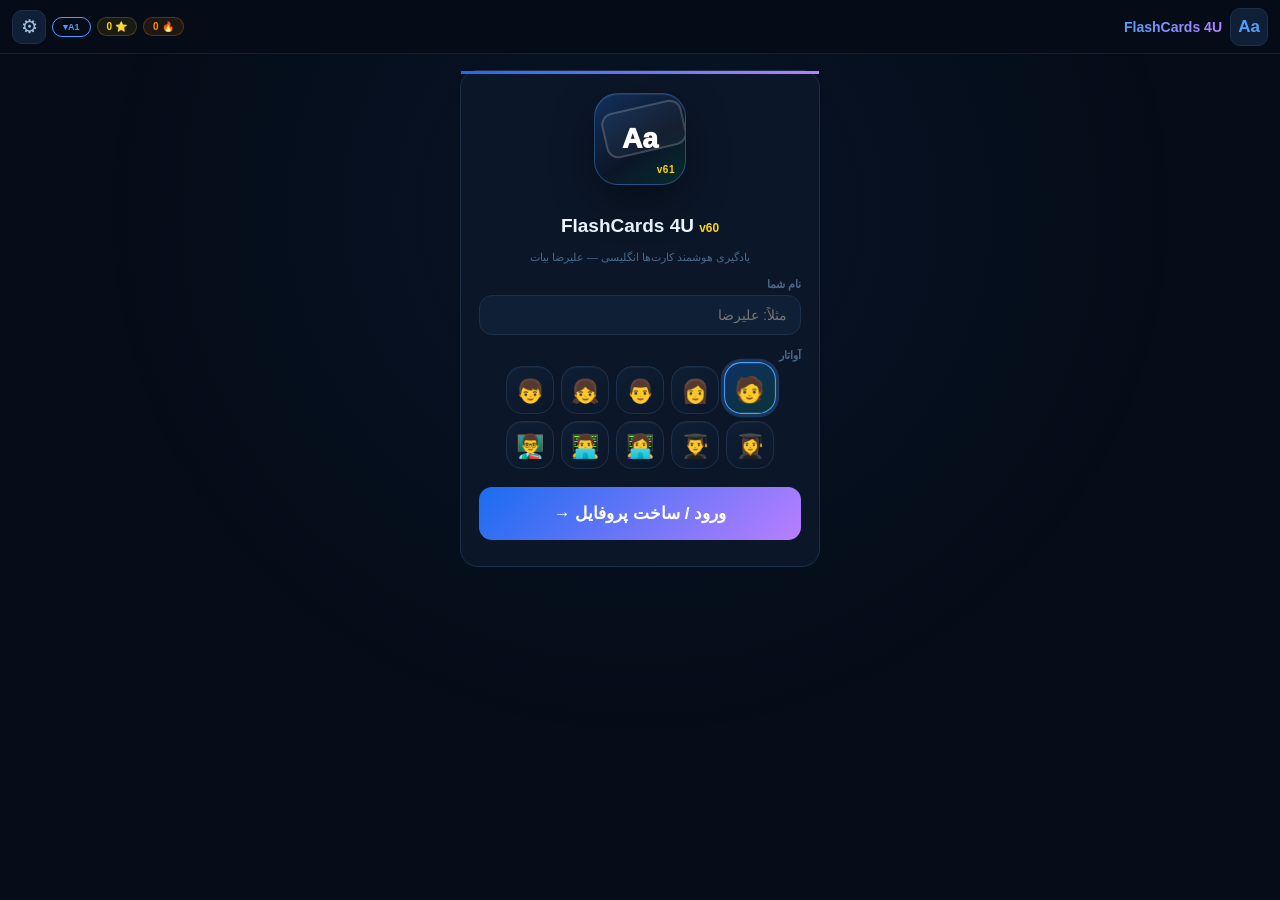
==== commit cf7923c8: "Release FlashCards 4U v61 upgrades" ====
--- a/index.html
+++ b/index.html
@@ -6,354 +6,10 @@
 <meta name="apple-mobile-web-app-capable" content="yes">
 <meta name="theme-color" content="#060d18">
 <meta name="screen-orientation" content="any">
-<title>FlashCards 4U v60</title>
-<link rel="apple-touch-icon" href="icons/icon-192.png">
+<title>FlashCards 4U v61</title>
+<link rel="apple-touch-icon" href="icon-192.png">
 <link rel="manifest" href="manifest.json">
-<style>
-*{margin:0;padding:0;box-sizing:border-box;-webkit-tap-highlight-color:transparent;-webkit-user-select:none;-moz-user-select:none;user-select:none}
-:root{
---bg:#060d18;--bg2:#0b1628;--bg3:#0f1f35;--bg4:#142540;
---t1:#f0f6ff;--t2:#a8c4e0;--t3:#4a6a8a;
---bd:#162035;--bd2:#1e2f48;--bd3:#2a3f5a;
---ac:#1a6cf0;--ac2:#4d9fff;
---gr:#00d084;--or:#ff8c00;--rd:#ff3b5c;--gd:#ffd700;--pu:#b87fff;--tl:#00c9c9;
---A1:#00d084;--A2:#00c9c9;--B1:#4d9fff;--B2:#b87fff;--C1:#ff8c00;--C2:#ff3b5c;
---GR:#9b59b6;--PRV:#e67e22;--AWL:#27ae60;--MED:#e74c3c;--BIZ:#2980b9;--TECH:#8e44ad;--HOM:#e91e8c;--BOD:#00bcd4;--FOD:#8bc34a;--NAT:#4caf50;--TRN:#ff9800;--HLT:#f44336;--EMO:#9c27b0;--CLO:#ff5722;--EDU:#3f51b5;--VRB:#009688;--ADJ:#673ab7;--ADV:#607d8b;--SPT:#ff6b35;--SCI:#5c6bc0;--ART:#ab47bc;--ENV:#26a69a;--WRK:#42a5f5;--TRV:#26c6da;--DIG:#7e57c2;--WEA:#66bb6a;--FPR:#ef5350;--LAW:#8d6e63;--PSY:#ff7043;--COL:#00897b;--PV:#1e88e5;--IDM:#e53935;--PHR:#f06292;
---r:18px;--rs:13px;--rx:9px;--sh:0 12px 40px rgba(0,0,0,.5);--tr:.22s ease;
---ui-scale:1;
-}
-.light{--bg:#f0f4f8;--bg2:#fff;--bg3:#e8eef5;--bg4:#dde5ef;--t1:#0a1628;--t2:#2a4060;--t3:#5a7a9a;--bd:#c8d8e8;--bd2:#b8cde0;--bd3:#a8bdd0}
-html,html{height:100%}
-body{height:100%;background:var(--bg);color:var(--t1);font-family:-apple-system,BlinkMacSystemFont,sans-serif;-webkit-font-smoothing:antialiased}
-#app{display:flex;flex-direction:column;height:100%;position:relative}
-/* NAV */
-#nav{display:flex;align-items:center;justify-content:space-between;padding:8px 12px;height:54px;box-sizing:border-box;background:rgba(6,13,24,.97);border-bottom:1px solid var(--bd);flex-shrink:0;position:fixed;top:0;left:0;right:0;z-index:9998;-webkit-transform:translateZ(0);transform:translateZ(0)}
-.light #nav{background:rgba(240,244,248,.95)}
-.nav-l{display:flex;align-items:center;gap:7px}
-.nav-ttl{font-size:14px;font-weight:900;background:linear-gradient(135deg,var(--ac2),var(--pu));-webkit-background-clip:text;-webkit-text-fill-color:transparent}
-.nav-r{display:flex;align-items:center;gap:6px}
-.nav-home{display:flex;align-items:center;gap:8px;cursor:pointer;border:none;background:none;padding:0;font-family:inherit}
-.nav-aa{width:38px;height:38px;border-radius:10px;border:1px solid var(--bd2);background:var(--bg3);color:var(--ac2);display:flex;align-items:center;justify-content:center;font-size:17px;font-weight:900;line-height:1;flex-shrink:0}
-.icon-btn{width:34px;height:34px;border-radius:10px;border:1px solid var(--bd2);background:var(--bg3);color:var(--t2);cursor:pointer;font-size:19px;display:flex;align-items:center;justify-content:center;font-family:inherit;padding:0}
-.icon-btn:active{transform:scale(.96)}
-#sp-pill{display:flex;align-items:center;gap:3px;padding:3px 9px;background:rgba(255,140,0,.1);border:1px solid rgba(255,140,0,.25);border-radius:99px;font-size:10px;font-weight:800;color:var(--or)}
-#xp-pill{display:flex;align-items:center;gap:3px;padding:3px 9px;background:rgba(255,215,0,.08);border:1px solid rgba(255,215,0,.2);border-radius:99px;font-size:10px;font-weight:800;color:var(--gd)}
-#lvlbtn{padding:4px 10px;border-radius:99px;font-size:9px;font-weight:800;border:1px solid var(--ac2);background:none;color:var(--ac2);cursor:pointer}
-#thmbtn{background:none;border:1px solid var(--bd2);border-radius:99px;padding:4px 9px;color:var(--t3);cursor:pointer;font-size:13px}
-/* SCREENS */
-#screens{flex:1;overflow:hidden;position:relative;min-height:0}
-.scr{position:fixed;top:54px;left:0;right:0;bottom:60px;overflow-y:auto;-webkit-overflow-scrolling:touch;padding:12px 12px 16px;display:none;flex-direction:column;gap:8px}
-.scr.on{display:flex}
-/* LOGIN */
-#login{align-items:center;justify-content:flex-start;padding-top:16px;padding-bottom:20px;background:radial-gradient(ellipse at 50% 20%,rgba(26,108,240,.07),transparent 60%)}
-.lbox{width:100%;max-width:360px;background:var(--bg2);border:1px solid var(--bd2);border-radius:var(--r);padding:22px 18px 26px;display:flex;flex-direction:column;gap:14px;position:relative}
-.lbox::before{content:'';position:absolute;top:0;left:0;right:0;height:3px;background:linear-gradient(90deg,var(--ac),var(--pu))}
-.l-logo{text-align:center;margin-bottom:16px;line-height:1;display:flex;justify-content:center}
-.app-logo{width:92px;height:92px;border-radius:24px;background:linear-gradient(145deg,#12315c,#0b1628 58%,#052b2d);border:1px solid rgba(77,159,255,.35);box-shadow:0 16px 42px rgba(0,0,0,.38),inset 0 1px 0 rgba(255,255,255,.08);display:flex;align-items:center;justify-content:center;position:relative;overflow:hidden;color:#fff;font-weight:950;font-size:28px;letter-spacing:0}
-.app-logo::before{content:"";position:absolute;width:78px;height:42px;border:2px solid rgba(255,255,255,.18);border-radius:12px;transform:rotate(-13deg);left:8px;top:12px;background:rgba(255,255,255,.04)}
-.app-logo::after{content:"v60";position:absolute;right:10px;bottom:9px;font-size:10px;color:var(--gd);font-weight:900;letter-spacing:.5px}
-.l-ttl{font-size:19px;font-weight:900;text-align:center;direction:rtl}
-.l-sub{font-size:10px;color:var(--t3);text-align:center;direction:rtl}
-.inp-g{display:flex;flex-direction:column;gap:4px}
-.inp-l{font-size:10px;color:var(--t3);font-weight:700;direction:rtl}
-.inp{width:100%;padding:11px 13px;background:var(--bg3);border:1px solid var(--bd2);border-radius:var(--rs);color:var(--t1);font-size:14px;outline:none;font-family:inherit;direction:rtl;-webkit-user-select:text;user-select:text}
-.inp:focus{border-color:var(--ac)}
-.l-btn{width:100%;padding:16px;border-radius:var(--rs);border:none;background:linear-gradient(135deg,var(--ac),var(--pu));color:#fff;font-size:17px;font-weight:800;cursor:pointer;font-family:inherit;direction:rtl;margin-top:4px;-webkit-tap-highlight-color:transparent;touch-action:manipulation}
-.l-btn:active{transform:scale(.97)}
-.av-row{display:flex;gap:7px;flex-wrap:wrap;justify-content:center}
-.av-btn{width:48px;height:48px;border-radius:16px;border:1px solid var(--bd2);background:linear-gradient(145deg,var(--bg3),var(--bg2));font-size:23px;cursor:pointer;line-height:48px;text-align:center;padding:0;font-family:sans-serif;display:inline-block;vertical-align:middle;-webkit-tap-highlight-color:rgba(0,0,0,0);touch-action:manipulation;user-select:none;-webkit-user-select:none;box-sizing:border-box;flex-shrink:0;box-shadow:inset 0 1px 0 rgba(255,255,255,.04)}
-.av-btn.sel{border-color:var(--ac2);background:linear-gradient(145deg,rgba(26,108,240,.3),rgba(0,208,132,.16));transform:translateY(-2px) scale(1.08);box-shadow:0 0 0 3px rgba(77,159,255,.24)}
-.ul{display:flex;flex-direction:column;gap:6px}
-.ui{display:flex;align-items:center;gap:9px;padding:9px 11px;background:var(--bg3);border:1px solid var(--bd);border-radius:var(--rs);cursor:pointer}
-.uav{width:34px;height:34px;border-radius:50%;background:var(--bg4);display:flex;align-items:center;justify-content:center;font-size:17px;border:1px solid var(--bd2)}
-.unm{font-size:12px;font-weight:700;flex:1;direction:rtl}
-.uinf{font-size:9px;color:var(--t3);direction:rtl}
-.udel-btn{padding:3px 7px;border-radius:99px;border:1px solid rgba(255,59,92,.3);background:none;color:var(--rd);font-size:9px;cursor:pointer;font-family:inherit}
-.or-d{display:flex;align-items:center;gap:7px;color:var(--t3);font-size:10px}
-.or-l{flex:1;height:1px;background:var(--bd)}
-/* WELCOME */
-#welcome{background:transparent;padding-top:10px}
-.wh{text-align:center;padding:20px 14px 16px;background:radial-gradient(ellipse at 50% 0%,rgba(26,108,240,.12),transparent 65%);border-radius:var(--r);border:1px solid var(--bd2)}
-.wav{font-size:42px;margin-bottom:5px}
-.wnm{font-size:19px;font-weight:900;direction:rtl;margin-bottom:2px}
-.wlv{font-size:10px;color:var(--t3);margin-bottom:11px;direction:rtl}
-.wsr{display:flex;gap:7px;justify-content:center;margin-bottom:9px;flex-wrap:wrap}
-.wst{text-align:center;background:rgba(255,255,255,.04);border:1px solid var(--bd2);border-radius:var(--rx);padding:7px 13px}
-.wsn{font-size:19px;font-weight:900}
-.wsl{font-size:8px;color:var(--t3);direction:rtl}
-.wbgs{display:flex;gap:5px;justify-content:center;flex-wrap:wrap;margin-top:4px}
-.wbg{font-size:8px;padding:2px 9px;border-radius:99px;border:1px solid var(--gd);color:var(--gd);background:rgba(255,215,0,.06);font-weight:700}
-.wgreet{font-size:11px;color:var(--t2);line-height:2;background:rgba(26,108,240,.05);border:1px solid rgba(26,108,240,.12);border-radius:var(--rs);padding:12px;direction:rtl}
-.card2{background:var(--bg2);border:1px solid var(--bd2);border-radius:var(--rs);padding:13px;position:relative;overflow:visible}
-.light .card2{background:#fff}
-.card2::before{content:'';position:absolute;top:0;left:0;right:0;height:2px;background:linear-gradient(90deg,var(--ac),var(--pu))}
-.c2t{font-size:11px;font-weight:800;color:var(--ac2);margin-bottom:9px;direction:rtl}
-.c2r{display:flex;gap:9px;align-items:flex-start;margin-bottom:7px;font-size:11px;color:var(--t2);line-height:1.8;direction:rtl}
-.rg{display:grid;grid-template-columns:1fr 1fr;gap:6px;margin-top:7px}
-.rb{border-radius:var(--rx);padding:9px;border:1px solid;font-size:9px;line-height:1.7;direction:rtl}
-.s-btn{width:100%;padding:15px;border-radius:var(--rs);border:none;background:linear-gradient(135deg,var(--ac),#0850c0);color:#fff;font-size:13px;font-weight:800;cursor:pointer;font-family:inherit;box-shadow:0 0 20px rgba(26,108,240,.3)}
-.s-btn:active{transform:scale(.97)}
-/* LEVEL PICKER */
-#lvls{background:transparent;padding-top:10px}
-.lph{text-align:center;padding:14px 0 4px;font-size:15px;font-weight:900}
-.lps{text-align:center;font-size:9px;color:var(--t3);letter-spacing:2px;margin-bottom:12px;text-transform:uppercase}
-.lsc-row{display:flex;align-items:center;gap:8px}
-.lsc{flex:1;background:var(--bg2);border:1px solid var(--bd2);border-radius:var(--rs);padding:12px 14px;cursor:pointer;display:flex;align-items:center;gap:10px;position:relative;overflow:hidden}
-.light .lsc{background:#fff}
-.lsc::before{content:'';position:absolute;inset:0;background:currentColor;opacity:.04}
-.lsg{position:absolute;right:-6px;top:-6px;width:44px;height:44px;border-radius:50%;background:currentColor;opacity:.08;filter:blur(10px)}
-.lsnm{font-size:15px;font-weight:900}
-.lsen{font-size:8px;letter-spacing:1px;opacity:.7;text-transform:uppercase}
-.lsfa{font-size:8px;opacity:.45}
-.lsct{margin-left:auto;text-align:right;font-size:9px;color:var(--t3);line-height:1.9}
-.lsc-quiz-btn{padding:8px 11px;border-radius:var(--rx);border:1px solid;background:none;cursor:pointer;font-size:9px;font-weight:800;font-family:inherit;white-space:nowrap;flex-shrink:0}
-/* Special categories */
-.special-grid{display:grid;grid-template-columns:1fr 1fr;gap:7px}
-.scat-btn{background:var(--bg2);border:1px solid var(--bd2);border-radius:var(--rs);padding:11px 10px;cursor:pointer;display:flex;align-items:center;gap:8px;position:relative;overflow:hidden}
-.light .scat-btn{background:#fff}
-.scat-btn::before{content:'';position:absolute;inset:0;background:currentColor;opacity:.04}
-.scat-ico{font-size:18px}
-.scat-nm{font-size:15px;font-weight:800;color:var(--t1);direction:rtl;margin-bottom:2px}
-.scat-en{font-size:12px;color:var(--t3);direction:ltr;margin-bottom:3px}
-.scat-ct{font-size:12px;color:var(--t3);direction:rtl}
-.scat-quiz{padding:5px 8px;border-radius:99px;border:1px solid;background:none;cursor:pointer;font-size:8px;font-weight:800;font-family:inherit;margin-top:4px}
-/* STUDY */
-#study{padding:0;overflow:hidden}
-#sw{flex:1;display:flex;flex-direction:column;height:100%}
-#ca{flex:1;display:flex;align-items:center;justify-content:center;padding:8px 10px;position:relative;overflow:hidden;min-height:0}
-#spb{position:absolute;top:0;left:0;right:0;height:3px;background:var(--bd);z-index:5}
-#spf{height:100%;background:linear-gradient(90deg,var(--ac),var(--pu));transition:width .6s;border-radius:0 3px 3px 0}
-#fc{width:100%;max-width:420px;perspective:1200px}
-#card{width:100%;min-height:50vh;position:relative;transform-style:preserve-3d;transition:transform .5s cubic-bezier(.4,0,.2,1);cursor:pointer}
-#card.flipped{transform:rotateY(180deg)}
-.cs{position:absolute;inset:0;backface-visibility:hidden;-webkit-backface-visibility:hidden;border-radius:var(--r);display:flex;flex-direction:column;overflow:hidden}
-#cf{background:linear-gradient(155deg,var(--bg3),var(--bg2));border:1px solid var(--bd3);box-shadow:var(--sh)}
-.light #cf{background:linear-gradient(155deg,#fff,#f0f4f8)}
-#cb{background:linear-gradient(155deg,#071528,#0a1e3a);border:1px solid rgba(77,159,255,.2);box-shadow:var(--sh);transform:rotateY(180deg)}
-.light #cb{background:linear-gradient(155deg,#e8f0f8,#f5f8fc)}
-.crib{position:absolute;top:0;left:0;right:0;height:3px;border-radius:var(--r) var(--r) 0 0}
-.cin{padding:18px 18px 14px;display:flex;flex-direction:column;height:100%}
-#wlvl{font-size:8px;font-weight:800;padding:2px 9px;border-radius:99px;border:1px solid;display:inline-flex;align-items:center;gap:4px;align-self:flex-start;margin-bottom:9px;letter-spacing:1px;text-transform:uppercase}
-#wpos{font-size:9px;color:var(--t3);margin-bottom:2px;direction:ltr;font-style:italic}
-#wmain{font-size:2rem;font-weight:900;color:var(--t1);margin-bottom:7px;line-height:1.1;direction:ltr;letter-spacing:-.5px;word-break:break-word}
-.prr{display:flex;align-items:center;gap:7px;flex-wrap:wrap;margin-bottom:7px}
-#wpron{font-size:10px;color:var(--t3);font-family:monospace;direction:ltr;background:rgba(255,255,255,.04);padding:2px 7px;border-radius:5px;border:1px solid var(--bd)}
-.light #wpron{background:rgba(0,0,0,.04)}
-.abtn{background:rgba(255,255,255,.07);border:1px solid var(--bd3);border-radius:99px;padding:4px 11px;color:var(--t2);cursor:pointer;font-size:10px;font-family:inherit;display:flex;align-items:center;gap:3px}
-.abtn.playing{color:var(--ac2);border-color:var(--ac)}
-.light .abtn{background:rgba(0,0,0,.05)}
-#wtype{font-size:8px;padding:2px 6px;border-radius:99px;border:1px solid var(--bd3);color:var(--t3);display:none;letter-spacing:.5px}
-.cft{margin-top:auto;display:flex;align-items:center;gap:9px}
-.mrbg{fill:none;stroke:var(--bd);stroke-width:3}
-.mrfill{fill:none;stroke-width:3;stroke-linecap:round;transition:stroke-dashoffset .8s,stroke .3s}
-#mpct{font-size:10px;color:var(--t2);font-weight:700}
-.htw{margin-left:auto;text-align:center}
-.hta{font-size:15px;color:var(--t3);animation:ha 1.5s ease infinite}
-.htt{font-size:8px;color:var(--t3);direction:rtl}
-@keyframes ha{0%,100%{transform:translateY(0)}50%{transform:translateY(4px)}}
-#qcnt{font-size:9px;color:var(--t3);margin-top:7px;text-align:center;direction:rtl}
-.bh{display:flex;align-items:center;gap:7px;margin-bottom:11px;flex-wrap:wrap}
-#bwt{font-size:20px;font-weight:900;color:var(--t1);direction:ltr;letter-spacing:-.5px}
-#bpr{font-size:10px;color:var(--t3);font-family:monospace;direction:ltr}
-.sec{margin-bottom:9px}
-.slbl{font-size:8px;color:var(--t3);letter-spacing:2px;text-transform:uppercase;margin-bottom:4px;direction:rtl;text-align:right;display:flex;align-items:center;gap:4px}
-.slbl::after{content:'';flex:1;height:1px;background:var(--bd)}
-.fat{font-size:1.1rem;font-weight:800;color:var(--t1);direction:rtl;text-align:right;line-height:1.5}
-.ent{font-size:.7rem;color:var(--t2);line-height:1.9;direction:ltr;text-align:left}
-.ex{display:flex;align-items:flex-start;gap:6px;padding:5px 9px;background:rgba(255,255,255,.03);border-radius:6px;margin-bottom:4px;border-left:2px solid var(--bd3)}
-.light .ex{background:rgba(0,0,0,.03)}
-.ex-txt{font-size:.65rem;color:var(--t3);line-height:1.9;direction:ltr;text-align:left;font-style:italic;flex:1}
-.stags{display:flex;gap:5px;flex-wrap:wrap;direction:ltr}
-.syn-t{font-size:8px;padding:2px 7px;border-radius:99px;border:1px solid rgba(77,159,255,.3);color:var(--ac2);background:rgba(77,159,255,.07);font-weight:600;cursor:pointer}
-.ant-t{font-size:8px;padding:2px 7px;border-radius:99px;border:1px solid rgba(255,59,92,.3);color:var(--rd);background:rgba(255,59,92,.07);font-weight:600}
-.wf-row{display:flex;gap:5px;flex-wrap:wrap;direction:ltr}
-.wf-t{font-size:8px;padding:2px 7px;border-radius:99px;border:1px solid rgba(0,208,132,.3);color:var(--gr);background:rgba(0,208,132,.06);cursor:pointer}
-#nowords{display:none;flex:1;flex-direction:column;align-items:center;justify-content:center;padding:20px;text-align:center;gap:11px}
-.done-ic{font-size:52px;animation:dfl 2s ease infinite alternate}
-@keyframes dfl{from{transform:translateY(0)}to{transform:translateY(-10px)}}
-.done-g{display:grid;grid-template-columns:repeat(3,1fr);gap:7px;width:100%}
-.done-s{background:var(--bg2);border:1px solid var(--bd2);border-radius:var(--rs);padding:11px 5px;text-align:center}
-.done-n{font-size:20px;font-weight:900}
-.done-l{font-size:8px;color:var(--t3);direction:rtl;margin-top:2px}
-#showbtn{margin:0 10px 6px;padding:12px;border-radius:var(--rs);border:1px solid var(--bd3);background:rgba(255,255,255,.04);color:var(--t2);font-size:12px;cursor:pointer;font-family:inherit;direction:rtl;flex-shrink:0}
-.light #showbtn{background:rgba(0,0,0,.04)}
-#rrow{display:none;flex-direction:row;gap:6px;padding:0 10px 10px;flex-shrink:0}
-.rbtn{flex:1;padding:10px 2px;border-radius:var(--rs);border:1px solid;background:rgba(0,0,0,.15);font-size:9px;font-weight:800;cursor:pointer;display:flex;flex-direction:column;align-items:center;gap:2px;font-family:inherit;position:relative;overflow:hidden;direction:rtl}
-.rbtn::before{content:'';position:absolute;inset:0;background:currentColor;opacity:.06}
-.rbtn:active{transform:scale(.92)}
-.re{font-size:17px}.rd2{font-size:7px;color:var(--t3);margin-top:-2px}
-#r0{border-color:rgba(255,59,92,.4);color:var(--rd)}
-#r1{border-color:rgba(255,140,0,.4);color:var(--or)}
-#r2{border-color:rgba(0,208,132,.4);color:var(--gr)}
-#r3{border-color:rgba(255,215,0,.4);color:var(--gd)}
-/* STATS */
-.sc{background:var(--bg2);border:1px solid var(--bd2);border-radius:14px;padding:18px 16px;position:relative;margin-bottom:10px}
-.light .sc{background:#fff}
-.sc::after{content:'';position:absolute;top:0;left:0;right:0;height:2px;background:linear-gradient(90deg,var(--ac),var(--pu))}
-.sct{font-size:14px;color:var(--t2);margin-bottom:14px;font-weight:800;direction:rtl;text-align:right;display:flex;align-items:center;gap:6px;justify-content:flex-end}
-.g2{display:grid;grid-template-columns:1fr 1fr;gap:10px;margin-bottom:4px}
-.bnum{font-size:36px;font-weight:900;color:var(--t1);text-align:center;direction:ltr;margin:8px 0}
-.strc{display:flex;align-items:center;gap:14px;background:var(--bg2);border:1px solid var(--bd2);border-radius:14px;padding:18px 16px;margin-bottom:4px}
-.strf{font-size:48px;line-height:1}
-@keyframes fp{from{transform:scale(1)}to{transform:scale(1.1)}}
-.strn{font-size:38px;font-weight:900;color:var(--or);line-height:1}
-.strl{font-size:13px;color:var(--t3);direction:rtl;margin-top:4px}
-.lvrow{display:flex;align-items:center;gap:10px;margin-bottom:12px;min-height:28px}
-.lvrow:last-child{border-bottom:none}
-.lvbdg{font-size:13px;font-weight:800;padding:4px 10px;border-radius:20px;border:2px solid;flex-shrink:0;direction:ltr;white-space:nowrap}
-.lvi{flex:1;font-size:13px;color:var(--t2);direction:rtl;font-weight:600}
-.lvb{height:10px;background:var(--bg3);border-radius:5px;margin-top:4px;overflow:hidden}
-.lvbf{height:100%;border-radius:5px;transition:width .5s}
-.lvp{font-size:13px;text-align:right;color:var(--t2);min-width:50px;direction:rtl;font-weight:700}
-.dntw{display:flex;align-items:center;gap:14px}
-.dntl{flex:1;direction:rtl}
-.dli{display:flex;align-items:center;gap:8px;font-size:14px;color:var(--t2);margin-bottom:10px;direction:rtl}
-.dld{width:14px;height:14px;border-radius:4px;flex-shrink:0}
-.wch{display:flex;gap:3px;align-items:flex-end;height:56px;margin-top:7px}
-.wcb{flex:1;border-radius:3px 3px 0 0;min-height:4px;position:relative}
-.wcv{position:absolute;top:-15px;left:0;right:0;text-align:center;font-size:7px;color:var(--t2);font-weight:700}
-.wcl{position:absolute;bottom:-15px;left:0;right:0;text-align:center;font-size:7px;color:var(--t3)}
-.wrdi{display:flex;align-items:center;justify-content:space-between;padding:10px 4px;border-bottom:1px solid var(--bd);direction:ltr;gap:8px}
-.wrdi:last-child{border-bottom:none}
-.wrdw{font-size:15px;font-weight:700;color:var(--t1);flex:1}
-.wrdp{font-size:13px;font-weight:800;padding:3px 8px;border-radius:20px;border:2px solid;flex-shrink:0}
-/* SETTINGS */
-.cfgs{background:var(--bg2);border:1px solid var(--bd2);border-radius:var(--rs);overflow:hidden}
-.light .cfgs{background:#fff}
-.cfgsh{font-size:13px;color:var(--t3);letter-spacing:2px;text-transform:uppercase;padding:11px 13px 7px;border-bottom:1px solid var(--bd);direction:rtl}
-.cfgr{display:flex;align-items:center;justify-content:space-between;padding:16px 14px;border-bottom:1px solid var(--bd2)}
-.cfgr:last-child{border-bottom:none}
-.cfgl{direction:rtl}
-.cfgt{font-size:15px;font-weight:700;color:var(--t1);direction:rtl}
-.cfgd{font-size:12px;color:var(--t3);direction:rtl;margin-top:3px}
-.nmbtn{width:32px;height:32px;border-radius:var(--rx);border:1px solid var(--bd2);background:var(--bg3);color:var(--t1);font-size:18px;cursor:pointer;font-family:inherit}
-.nmv{font-size:18px;font-weight:800;min-width:30px;text-align:center}
-.tog{width:52px;height:28px;border-radius:99px;border:none;cursor:pointer;position:relative;transition:var(--tr);flex-shrink:0}
-.tog.on{background:var(--ac)}.tog.off{background:var(--bd3)}
-.tok{position:absolute;top:3px;width:18px;height:18px;border-radius:50%;background:#fff;transition:var(--tr);box-shadow:0 2px 5px rgba(0,0,0,.3)}
-.tog.on .tok{left:20px}.tog.off .tok{left:3px}
-.seg{display:flex;background:var(--bg3);border:1px solid var(--bd2);border-radius:var(--rx);overflow:hidden}
-.sgo{flex:1;padding:5px 3px;border:none;background:none;font-size:9px;font-weight:700;color:var(--t3);cursor:pointer;font-family:inherit}
-.sgo.on{background:var(--ac);color:#fff}
-.fsrow{display:flex;gap:5px}
-.fsbtn{width:44px;height:36px;border-radius:var(--rx);border:1px solid var(--bd2);background:var(--bg3);color:var(--t2);cursor:pointer;font-family:inherit;font-weight:800;display:flex;align-items:center;justify-content:center;padding:0;font-size:13px}
-.fsbtn.on{background:var(--ac);color:#fff;border-color:var(--ac)}
-/* PROFILE */
-.ph{text-align:center;padding:20px 14px;background:radial-gradient(ellipse,rgba(26,108,240,.09),transparent);border-radius:var(--r);border:1px solid var(--bd2)}
-.pav{font-size:48px;margin-bottom:7px}
-.pnm{font-size:20px;font-weight:900;letter-spacing:-.5px;margin-bottom:2px}
-.psi{font-size:9px;color:var(--t3);direction:rtl;margin-bottom:12px}
-.pbdgs{display:flex;gap:6px;justify-content:center;flex-wrap:wrap}
-.bdgi{display:flex;flex-direction:column;align-items:center;gap:3px;padding:9px;background:var(--bg2);border:1px solid var(--bd2);border-radius:var(--rs);min-width:52px}
-.bdgi.ok{border-color:var(--gd);background:rgba(255,215,0,.06)}
-.bdgic{font-size:20px}
-.bdgl{font-size:8px;color:var(--t3);direction:rtl;text-align:center}
-.bdgi.ok .bdgl{color:var(--gd)}
-.hisi{display:flex;align-items:center;gap:9px;padding:7px 0;border-bottom:1px solid var(--bd);direction:rtl}
-.hisi:last-child{border-bottom:none}
-.hisd{font-size:9px;color:var(--t3);min-width:48px}
-.hisb{flex:1;height:5px;background:var(--bd);border-radius:99px;overflow:hidden}
-.hisf{height:100%;background:linear-gradient(90deg,var(--ac),var(--pu));border-radius:99px}
-.hisn{font-size:9px;color:var(--t2);min-width:28px;text-align:left}
-/* WORDS */
-.sbox{width:100%;padding:10px 13px;background:var(--bg3);border:1px solid var(--bd2);border-radius:var(--rx);color:var(--t1);font-size:12px;outline:none;font-family:inherit;direction:rtl;margin-bottom:9px;-webkit-user-select:text;user-select:text}
-.sbox:focus{border-color:var(--ac)}
-.frow{display:flex;gap:4px;flex-wrap:wrap;margin-bottom:9px}
-.fchip{padding:4px 10px;border-radius:99px;border:1px solid var(--bd);background:none;font-size:9px;font-weight:700;cursor:pointer;font-family:inherit;color:var(--t3)}
-.fchip.on{background:rgba(255,255,255,.08);color:var(--t1)}
-.light .fchip.on{background:rgba(0,0,0,.08)}
-.wi{background:var(--bg3);border:1px solid var(--bd);border-radius:var(--rx);padding:9px 11px;display:flex;align-items:center;gap:9px;cursor:pointer;margin-bottom:4px}
-.light .wi{background:#f0f4f8}
-.wdot{width:7px;height:7px;border-radius:50%;flex-shrink:0;box-shadow:0 0 5px currentColor}
-.ww{font-size:16px;font-weight:700;color:var(--t1);direction:ltr;text-align:left;margin-bottom:3px}
-.wf2{font-size:13px;color:var(--t3);direction:rtl;text-align:right}
-.wbd{font-size:11px;font-weight:800;padding:2px 6px;border-radius:99px;border:1px solid;letter-spacing:.5px}
-.wm{font-size:9px;color:var(--t3);min-width:28px;text-align:center}
-.stag{font-size:8px;padding:2px 6px;border-radius:99px;background:rgba(184,127,255,.1);border:1px solid rgba(184,127,255,.3);color:var(--pu);margin-left:4px}
-/* QUIZ */
-#quiz{background:transparent;padding-top:10px}
-.q4-choice{width:100%;padding:11px 9px;border-radius:var(--rs);border:1px solid var(--bd2);background:var(--bg3);color:var(--t1);font-family:inherit;cursor:pointer;font-size:11px;font-weight:600;direction:rtl;text-align:right;line-height:1.5;margin-bottom:6px}
-.q4-choice:active{transform:scale(.97)}
-.q4-choice.correct{border-color:var(--gr);background:rgba(0,208,132,.12);color:var(--gr)}
-.q4-choice.wrong{border-color:var(--rd);background:rgba(255,59,92,.12);color:var(--rd)}
-.q4-choice.show-c{border-color:var(--gr);background:rgba(0,208,132,.07)}
-/* BOTTOM NAV */
-#bnav{position:fixed;bottom:0;left:0;right:0;height:60px;background:var(--bg2);border-top:2px solid var(--bd);display:flex;align-items:stretch;z-index:9999;direction:ltr;padding-bottom:env(safe-area-inset-bottom,0px);-webkit-transform:translateZ(0);transform:translateZ(0)}
-.light #bnav{background:rgba(240,244,248,.95)}
-.nind{position:absolute;top:0;left:0;height:3px;width:20%;background:var(--ac);border-radius:0 0 3px 3px;transition:left .25s ease}
-.bnt{flex:1;display:flex;flex-direction:column;align-items:center;justify-content:center;gap:3px;background:none;border:none;cursor:pointer;font-family:inherit;color:var(--t3);transition:color .2s;padding:0;min-width:0}
-.bnt.on{color:var(--ac)}
-.bico{font-size:22px;line-height:1}
-.bnt.on .bico{transform:translateY(-1px)}
-.blbl{font-size:11px;font-weight:700;direction:rtl}
-/* TOAST */
-#toast{position:fixed;bottom:70px;left:50%;transform:translateX(-50%) translateY(8px);background:rgba(11,22,40,.96);border:1px solid var(--bd3);padding:9px 16px;border-radius:var(--rx);font-size:11px;color:var(--t1);display:none;z-index:9999;white-space:nowrap;direction:rtl;opacity:0;transition:opacity .2s,transform .2s;max-width:90vw;text-align:center}
-#toast.show{opacity:1;transform:translateX(-50%) translateY(0)}
-.help-tip{position:fixed;left:12px;right:12px;bottom:74px;z-index:10050;background:rgba(11,22,40,.98);border:1px solid var(--bd3);border-radius:14px;padding:13px 14px;box-shadow:0 14px 40px rgba(0,0,0,.45);direction:rtl;display:none}
-.light .help-tip{background:rgba(255,255,255,.98)}
-.help-tip.show{display:block}
-.help-tip-title{font-size:15px;font-weight:900;color:var(--ac2);margin-bottom:5px}
-.help-tip-body{font-size:13px;line-height:1.8;color:var(--t2)}
-[data-help-title]{cursor:pointer}
-html{font-size:calc(16px * var(--ui-scale))}
-[style*="font-size:7px"]{font-size:calc(7px * var(--ui-scale))!important}
-[style*="font-size:8px"]{font-size:calc(8px * var(--ui-scale))!important}
-[style*="font-size:9px"]{font-size:calc(9px * var(--ui-scale))!important}
-[style*="font-size:10px"]{font-size:calc(10px * var(--ui-scale))!important}
-[style*="font-size:11px"]{font-size:calc(11px * var(--ui-scale))!important}
-[style*="font-size:12px"]{font-size:calc(12px * var(--ui-scale))!important}
-[style*="font-size:13px"]{font-size:calc(13px * var(--ui-scale))!important}
-[style*="font-size:14px"]{font-size:calc(14px * var(--ui-scale))!important}
-[style*="font-size:15px"]{font-size:calc(15px * var(--ui-scale))!important}
-[style*="font-size:16px"]{font-size:calc(16px * var(--ui-scale))!important}
-[style*="font-size:17px"]{font-size:calc(17px * var(--ui-scale))!important}
-[style*="font-size:18px"]{font-size:calc(18px * var(--ui-scale))!important}
-[style*="font-size:19px"]{font-size:calc(19px * var(--ui-scale))!important}
-[style*="font-size:20px"]{font-size:calc(20px * var(--ui-scale))!important}
-.inp-l{font-size:calc(10px * var(--ui-scale))}
-.l-sub{font-size:calc(10px * var(--ui-scale))}
-.uinf{font-size:calc(9px * var(--ui-scale))}
-.wlv{font-size:calc(10px * var(--ui-scale))}
-.wsl{font-size:calc(9px * var(--ui-scale))}
-.c2t{font-size:calc(11px * var(--ui-scale))}
-.c2r{font-size:calc(11px * var(--ui-scale))}
-.lsfa,.lsct{font-size:calc(9px * var(--ui-scale))}
-.lsc-quiz-btn{font-size:calc(9px * var(--ui-scale))}
-.cfgsh{font-size:calc(13px * var(--ui-scale))}
-.cfgt{font-size:calc(15px * var(--ui-scale))}
-.cfgd{font-size:calc(12px * var(--ui-scale))}
-.sgo{font-size:calc(9px * var(--ui-scale))}
-.fsbtn{font-size:calc(13px * var(--ui-scale))}
-.blbl{font-size:calc(11px * var(--ui-scale))}
-.q4-choice{font-size:calc(11px * var(--ui-scale))}
-@media (max-width:380px){
-  #nav{padding:7px 8px}
-  .nav-ttl{font-size:12px}
-  #sp-pill,#xp-pill{padding:3px 7px}
-  #lvlbtn{padding:4px 8px}
-  .scr{padding-left:9px;padding-right:9px}
-  .blbl{font-size:calc(10px * var(--ui-scale))}
-}
-/* EFFECTS */
-.conf{position:fixed;width:7px;height:7px;border-radius:2px;pointer-events:none;z-index:9998;animation:cF 1.5s ease-in forwards}
-@keyframes cF{0%{opacity:1;transform:translateY(-5px) rotate(0)}100%{opacity:0;transform:translateY(100vh) rotate(720deg)}}
-.xpp{position:fixed;pointer-events:none;z-index:9997;font-size:12px;font-weight:900;animation:xpF .8s ease-out forwards}
-@keyframes xpF{0%{opacity:1;transform:translateY(0)}100%{opacity:0;transform:translateY(-50px)}}
-.morebtn{padding:12px 22px;border-radius:var(--rs);border:none;background:linear-gradient(135deg,var(--ac),#0850c0);color:#fff;font-size:12px;font-weight:700;cursor:pointer;font-family:inherit}
-#wl{display:flex;flex-direction:column;gap:5px;width:100%;}
-#wdays .wday{font-size:12px;color:var(--t3);text-align:center}
-
-/* Prevent browser autofill from changing input background */
-input:-webkit-autofill,
-input:-webkit-autofill:hover,
-input:-webkit-autofill:focus {
-  -webkit-box-shadow: 0 0 0px 1000px var(--bg3) inset !important;
-  -webkit-text-fill-color: var(--t1) !important;
-  caret-color: var(--t1);
-  border: 1px solid var(--ac2) !important;
-  transition: background-color 5000s ease-in-out 0s;
-}
-</style>
+<link rel="stylesheet" href="style.css">
 </head>
 <body>
 <div id="app">
@@ -544,8 +200,61 @@
           <div class="scat-btn" id="lv_EDU" style="color:var(--EDU)"><div class="lsg"></div><span class="scat-ico">📚</span><div><div class="scat-nm">تحصیل</div><div class="scat-en">Education</div><div class="scat-ct" id="cnt_EDU"></div></div></div>
           <button class="scat-quiz" id="qbtn_EDU" style="color:var(--EDU);border-color:var(--EDU)">آزمون</button>
         </div>
-        </div>
-          <button class="scat-quiz" id="qbtn_ADV" style="color:var(--ADV);border-color:var(--ADV)">آزمون</button>
+        <div style="display:flex;flex-direction:column;gap:5px">
+          <div class="scat-btn" id="lv_SPT" style="color:var(--SPT)"><div class="lsg"></div><span class="scat-ico">⚽</span><div><div class="scat-nm">ورزش</div><div class="scat-en">Sports</div><div class="scat-ct" id="cnt_SPT"></div></div></div>
+          <button class="scat-quiz" id="qbtn_SPT" style="color:var(--SPT);border-color:var(--SPT)">آزمون</button>
+        </div>
+        <div style="display:flex;flex-direction:column;gap:5px">
+          <div class="scat-btn" id="lv_SCI" style="color:var(--SCI)"><div class="lsg"></div><span class="scat-ico">🔬</span><div><div class="scat-nm">علوم</div><div class="scat-en">Science</div><div class="scat-ct" id="cnt_SCI"></div></div></div>
+          <button class="scat-quiz" id="qbtn_SCI" style="color:var(--SCI);border-color:var(--SCI)">آزمون</button>
+        </div>
+        <div style="display:flex;flex-direction:column;gap:5px">
+          <div class="scat-btn" id="lv_ART" style="color:var(--ART)"><div class="lsg"></div><span class="scat-ico">🎭</span><div><div class="scat-nm">هنر و فرهنگ</div><div class="scat-en">Arts</div><div class="scat-ct" id="cnt_ART"></div></div></div>
+          <button class="scat-quiz" id="qbtn_ART" style="color:var(--ART);border-color:var(--ART)">آزمون</button>
+        </div>
+        <div style="display:flex;flex-direction:column;gap:5px">
+          <div class="scat-btn" id="lv_ENV" style="color:var(--ENV)"><div class="lsg"></div><span class="scat-ico">🌿</span><div><div class="scat-nm">محیط زیست</div><div class="scat-en">Environment</div><div class="scat-ct" id="cnt_ENV"></div></div></div>
+          <button class="scat-quiz" id="qbtn_ENV" style="color:var(--ENV);border-color:var(--ENV)">آزمون</button>
+        </div>
+        <div style="display:flex;flex-direction:column;gap:5px">
+          <div class="scat-btn" id="lv_WRK" style="color:var(--WRK)"><div class="lsg"></div><span class="scat-ico">💼</span><div><div class="scat-nm">کار و شغل</div><div class="scat-en">Work</div><div class="scat-ct" id="cnt_WRK"></div></div></div>
+          <button class="scat-quiz" id="qbtn_WRK" style="color:var(--WRK);border-color:var(--WRK)">آزمون</button>
+        </div>
+        <div style="display:flex;flex-direction:column;gap:5px">
+          <div class="scat-btn" id="lv_TRV" style="color:var(--TRV)"><div class="lsg"></div><span class="scat-ico">✈️</span><div><div class="scat-nm">سفر</div><div class="scat-en">Travel</div><div class="scat-ct" id="cnt_TRV"></div></div></div>
+          <button class="scat-quiz" id="qbtn_TRV" style="color:var(--TRV);border-color:var(--TRV)">آزمون</button>
+        </div>
+        <div style="display:flex;flex-direction:column;gap:5px">
+          <div class="scat-btn" id="lv_DIG" style="color:var(--DIG)"><div class="lsg"></div><span class="scat-ico">📱</span><div><div class="scat-nm">دیجیتال</div><div class="scat-en">Digital</div><div class="scat-ct" id="cnt_DIG"></div></div></div>
+          <button class="scat-quiz" id="qbtn_DIG" style="color:var(--DIG);border-color:var(--DIG)">آزمون</button>
+        </div>
+        <div style="display:flex;flex-direction:column;gap:5px">
+          <div class="scat-btn" id="lv_WEA" style="color:var(--WEA)"><div class="lsg"></div><span class="scat-ico">☀️</span><div><div class="scat-nm">آب‌وهوا</div><div class="scat-en">Weather</div><div class="scat-ct" id="cnt_WEA"></div></div></div>
+          <button class="scat-quiz" id="qbtn_WEA" style="color:var(--WEA);border-color:var(--WEA)">آزمون</button>
+        </div>
+        <div style="display:flex;flex-direction:column;gap:5px">
+          <div class="scat-btn" id="lv_FPR" style="color:var(--FPR)"><div class="lsg"></div><span class="scat-ico">🍳</span><div><div class="scat-nm">آشپزی</div><div class="scat-en">Cooking</div><div class="scat-ct" id="cnt_FPR"></div></div></div>
+          <button class="scat-quiz" id="qbtn_FPR" style="color:var(--FPR);border-color:var(--FPR)">آزمون</button>
+        </div>
+        <div style="display:flex;flex-direction:column;gap:5px">
+          <div class="scat-btn" id="lv_LAW" style="color:var(--LAW)"><div class="lsg"></div><span class="scat-ico">⚖️</span><div><div class="scat-nm">حقوق</div><div class="scat-en">Law</div><div class="scat-ct" id="cnt_LAW"></div></div></div>
+          <button class="scat-quiz" id="qbtn_LAW" style="color:var(--LAW);border-color:var(--LAW)">آزمون</button>
+        </div>
+        <div style="display:flex;flex-direction:column;gap:5px">
+          <div class="scat-btn" id="lv_PSY" style="color:var(--PSY)"><div class="lsg"></div><span class="scat-ico">🧠</span><div><div class="scat-nm">روانشناسی</div><div class="scat-en">Psychology</div><div class="scat-ct" id="cnt_PSY"></div></div></div>
+          <button class="scat-quiz" id="qbtn_PSY" style="color:var(--PSY);border-color:var(--PSY)">آزمون</button>
+        </div>
+        <div style="display:flex;flex-direction:column;gap:5px">
+          <div class="scat-btn" id="lv_COL" style="color:var(--COL)"><div class="lsg"></div><span class="scat-ico">🔗</span><div><div class="scat-nm">کالوکیشن</div><div class="scat-en">Collocations</div><div class="scat-ct" id="cnt_COL"></div></div></div>
+          <button class="scat-quiz" id="qbtn_COL" style="color:var(--COL);border-color:var(--COL)">آزمون</button>
+        </div>
+        <div style="display:flex;flex-direction:column;gap:5px">
+          <div class="scat-btn" id="lv_PV" style="color:var(--PV)"><div class="lsg"></div><span class="scat-ico">🔀</span><div><div class="scat-nm">افعال ترکیبی</div><div class="scat-en">Phrasal Verbs</div><div class="scat-ct" id="cnt_PV"></div></div></div>
+          <button class="scat-quiz" id="qbtn_PV" style="color:var(--PV);border-color:var(--PV)">آزمون</button>
+        </div>
+        <div style="display:flex;flex-direction:column;gap:5px">
+          <div class="scat-btn" id="lv_IDM" style="color:var(--IDM)"><div class="lsg"></div><span class="scat-ico">💡</span><div><div class="scat-nm">اصطلاح</div><div class="scat-en">Idioms</div><div class="scat-ct" id="cnt_IDM"></div></div></div>
+          <button class="scat-quiz" id="qbtn_IDM" style="color:var(--IDM);border-color:var(--IDM)">آزمون</button>
         </div>
       </div>
     </div>
@@ -590,6 +299,7 @@
         <button class="rbtn" id="r1"><span class="re">😐</span>سخت<span class="rd2">۱-۲ روز</span></button>
         <button class="rbtn" id="r2"><span class="re">😊</span>خوب<span class="rd2">چند روز</span></button>
         <button class="rbtn" id="r3"><span class="re">🌟</span>آسان<span class="rd2">هفتگی</span></button>
+        <button class="rbtn" id="r4"><span class="re">🏁</span>مسلطم<span class="rd2">دیگر تکرار نشه</span></button>
       </div>
     </div>
 
@@ -622,6 +332,18 @@
             <span style="font-size:22px">✍️</span>
             <div><div style="font-size:14px;font-weight:800;color:var(--t1)">دیکته (Spelling)</div><div style="font-size:11px;color:var(--t3)">معنی نمایش داده می‌شود، کلمه را بنویس</div></div>
           </button>
+          <button class="qmode-btn" data-mode="syn" onclick="selQMode(this,'syn')" style="display:flex;align-items:center;gap:10px;padding:12px 14px;border-radius:12px;border:2px solid var(--bd2);background:none;cursor:pointer;font-family:inherit;text-align:right;direction:rtl">
+            <span style="font-size:22px">🟰</span>
+            <div><div style="font-size:14px;font-weight:800;color:var(--t1)">مترادف</div><div style="font-size:11px;color:var(--t3)">برای کلمه، نزدیک‌ترین معنی را انتخاب کن</div></div>
+          </button>
+          <button class="qmode-btn" data-mode="ant" onclick="selQMode(this,'ant')" style="display:flex;align-items:center;gap:10px;padding:12px 14px;border-radius:12px;border:2px solid var(--bd2);background:none;cursor:pointer;font-family:inherit;text-align:right;direction:rtl">
+            <span style="font-size:22px">↔️</span>
+            <div><div style="font-size:14px;font-weight:800;color:var(--t1)">متضاد</div><div style="font-size:11px;color:var(--t3)">برای کلمه، معنی مخالف را انتخاب کن</div></div>
+          </button>
+          <button class="qmode-btn" data-mode="blank" onclick="selQMode(this,'blank')" style="display:flex;align-items:center;gap:10px;padding:12px 14px;border-radius:12px;border:2px solid var(--bd2);background:none;cursor:pointer;font-family:inherit;text-align:right;direction:rtl">
+            <span style="font-size:22px">🧩</span>
+            <div><div style="font-size:14px;font-weight:800;color:var(--t1)">جای خالی</div><div style="font-size:11px;color:var(--t3)">کلمه درست را در جمله پیدا کن</div></div>
+          </button>
         </div>
 
         <!-- CATEGORY SELECTOR -->
@@ -831,6 +553,15 @@
       <div class="cfgs">
         <div class="cfgsh">🎨 ظاهر</div>
         <div class="cfgr"><div class="cfgl"><div class="cfgt">تم روشن/تاریک</div></div><button class="tog off" id="tog-thm"><div class="tok"></div></button></div>
+        <div class="cfgr">
+          <div class="cfgl"><div class="cfgt">بکاپ کامل پروفایل</div><div class="cfgd">کاربران، پیشرفت، تنظیمات و کارت‌های شخصی</div></div>
+          <div style="display:flex;gap:6px;align-items:center">
+            <button class="nmbtn" id="profile-export-btn" style="width:auto;padding:5px 11px;font-size:9px;color:var(--ac2);border-color:rgba(77,159,255,.4)">خروجی</button>
+            <label class="nmbtn" style="width:auto;padding:5px 11px;font-size:9px;color:var(--gr);border-color:rgba(0,208,132,.4);display:flex;align-items:center;cursor:pointer">ورودی
+              <input id="profile-import-file" type="file" accept=".json" style="display:none">
+            </label>
+          </div>
+        </div>
         <div class="cfgr" style="border-bottom:none"><div class="cfgl"><div class="cfgt" style="color:var(--rd)">⚠️ حذف پیشرفت</div></div><button class="nmbtn" id="reset-btn" style="width:auto;padding:5px 11px;font-size:9px;color:var(--rd);border-color:rgba(255,59,92,.4)">پاک کردن</button></div>
       </div>
     </div>
@@ -843,10 +574,6 @@
       <div id="wl"></div>
     </div>
 
-  </div><!-- /screens -->
-
-  <!-- BOTTOM NAV -->
-</div>
 <div id="toast"></div>
 <div id="help-tip" class="help-tip" role="status">
   <div class="help-tip-title" id="help-tip-title"></div>
@@ -854,1828 +581,10 @@
 </div>
 
 <script src="vocab.js"></script>
-<script>
-// vocab loaded externally
-var LC={A1:"#00d084",A2:"#00c9c9",B1:"#4d9fff",B2:"#b87fff",C1:"#ff8c00",C2:"#ff3b5c",GR:"#9b59b6",PRV:"#e67e22",AWL:"#27ae60",MED:"#e74c3c",BIZ:"#2980b9",TECH:"#8e44ad",HOM:"#e91e8c",BOD:"#00bcd4",FOD:"#8bc34a",NAT:"#4caf50",TRN:"#ff9800",HLT:"#f44336",EMO:"#9c27b0",CLO:"#ff5722",EDU:"#3f51b5",VRB:"#009688",ADJ:"#673ab7",ADV:"#607d8b",SPT:"#ff6b35",SCI:"#5c6bc0",ART:"#ab47bc",ENV:"#26a69a",WRK:"#42a5f5",TRV:"#26c6da",DIG:"#7e57c2",WEA:"#66bb6a",FPR:"#ef5350",LAW:"#8d6e63",PSY:"#ff7043",COL:"#00897b",PV:"#1e88e5",IDM:"#e53935"};
-var LE={A1:"🌱",A2:"🌿",B1:"🌳",B2:"🦅",C1:"🔥",C2:"🏆",GR:"📝",PRV:"💬",AWL:"🎓",MED:"🏥",BIZ:"💼",TECH:"💻",HOM:"🏠",BOD:"🫀",FOD:"🍎",NAT:"🌍",TRN:"🚗",HLT:"💊",EMO:"❤️",CLO:"👕",EDU:"📚",VRB:"⚡",ADJ:"🎨",ADV:"💨",SPT:"⚽",SCI:"🔬",ART:"🎭",ENV:"🌿",WRK:"💼",TRV:"✈️",DIG:"📱",WEA:"☀️",FPR:"🍳",LAW:"⚖️",PSY:"🧠",COL:"🔗",PV:"🔀",IDM:"💡"};
-var LF={A1:"مبتدی",A2:"مقدماتی",B1:"متوسط",B2:"فوق متوسط",C1:"پیشرفته",C2:"تسلط کامل",GR:"گرامر",PRV:"ضرب‌المثل",AWL:"دانشگاهی",MED:"پزشکی",BIZ:"تجاری",TECH:"فناوری",HOM:"وسایل خانه",BOD:"اعضای بدن",FOD:"غذا و نوشیدنی",NAT:"طبیعت",TRN:"حمل‌ونقل",HLT:"سلامت",EMO:"احساسات",CLO:"پوشاک",EDU:"تحصیل",VRB:"افعال",ADJ:"صفت‌ها",ADV:"قیدها",SPT:"ورزش",SCI:"علوم",ART:"هنر و فرهنگ",ENV:"محیط زیست",WRK:"کار و شغل",TRV:"سفر",DIG:"دیجیتال",WEA:"آب‌وهوا",FPR:"آشپزی",LAW:"حقوق",PSY:"روانشناسی",COL:"کالوکیشن",PV:"افعال ترکیبی",IDM:"اصطلاح"};
-var LEVELS=["A1","A2","B1","B2","C1","C2"];
-var SPECIALS=["PHR","GR","PRV","AWL","MED","BIZ","TECH","HOM","BOD","FOD","NAT","TRN","HLT","EMO","CLO","EDU","SPT","SCI","ART","ENV","WRK","TRV","DIG","WEA","FPR","LAW","PSY","COL","PV","IDM"];var GRAMCATS=["VRB","ADJ","ADV"];
-var XPM=[0,5,15,30];
-var DAYS=["ش","ی","د","س","چ","پ","ج"];
-var QUOTES=[
-  "🌟 <b>هر روز یک قدم</b> — یادگیری زبان یک ماراتن است، نه دوی سرعت. تداوم کلید موفقیت است.",
-  "🚀 <b>۱۵ دقیقه در روز</b> کافیست تا در یک سال بیش از ۵۰۰۰ کارت یاد بگیری.",
-  "🧠 <b>علم ثابت کرده</b> که تکرار فاصله‌دار (SRS) سریع‌ترین روش یادگیری کارت است.",
-  "💪 <b>هر کارتی که یاد می‌گیری</b> درهای جدیدی از فرصت‌های شغلی و علمی باز می‌شود.",
-  "🌍 <b>زبان انگلیسی</b> زبان ۱.۵ میلیارد نفر است — سرمایه‌گذاری در آن همیشه ارزشمند است.",
-  "✨ <b>مغز انسان</b> در حین خواب کارت‌ها جدید را تثبیت می‌کند — شب مطالعه کن، صبح بهتر به یاد خواهی داشت.",
-  "🎯 <b>فقط صادقانه ارزیابی کن</b> — هوش مصنوعی این اپ بهترین زمان مرور را برایت تعیین می‌کند.",
-  "⚡ <b>FlashCards 4U</b> از الگوریتم SM-2 استفاده می‌کند — همان روشی که Anki از آن بهره می‌برد.",
-  "🏆 <b>زبان‌آموزان موفق</b> یک ویژگی مشترک دارند: هر روز، حتی ۵ دقیقه، مطالعه می‌کنند.",
-  "💡 <b>تحقیقات نشان می‌دهد</b> یادگیری کارت در قالب مثال و جمله، ماندگاری آن را ۴ برابر افزایش می‌دهد.",
-  "📖 <b>Nelson Mandela</b> گفت: اگر با زبانی که می‌فهمد با کسی صحبت کنی، به ذهنش می‌رسد. اگر به زبان خودش صحبت کنی، به قلبش.",
-  "🔥 <b>هر اشتباهی که می‌کنی</b> یعنی داری یاد می‌گیری — مغز از خطا بهتر یاد می‌گیرد تا از تکرار صحیح.",
-  "🌈 <b>دو زبانه بودن</b> مغز را از آلزایمر محافظت می‌کند و توانایی تمرکز را تا ۲ برابر افزایش می‌دهد.",
-  "⏰ <b>بهترین وقت برای یادگیری</b> الان است. دومین بهترین وقت هم الان است — فقط شروع کن!",
-  "💎 <b>Warren Buffett</b> می‌گوید: سرمایه‌گذاری روی خودت بهترین سرمایه‌گذاری است — زبان بیاموز.",
-  "🎵 <b>موسیقی به زبان</b> خودت گوش بده — مغز کارت‌ها را از طریق موسیقی ۵ برابر سریع‌تر حفظ می‌کند.",
-  "🏃 <b>کسی که با اشتیاق یاد می‌گیرد</b> هرگز احساس خستگی نمی‌کند — یادگیری را به عادت تبدیل کن.",
-  "🌙 <b>قبل از خواب</b> ۱۰ کارت مرور کن — مغز در خواب آن‌ها را در حافظه بلندمدت ذخیره می‌کند.",
-  "🎯 <b>تفاوت بین کسی که می‌داند</b> و کسی که نمی‌داند فقط در تکرار است — هر روز تکرار کن.",
-  "🚀 <b>زبان انگلیسی</b> در دنیای دیجیتال زبان شماره یک است — هر کارت یاد گرفته یک قدم به جلو است.",
-];
-var BADGES=[
-  {id:"b1",ico:"🎯",lbl:"اولین قدم",ok:function(g,p){return g.totalXP>=1;}},
-  {id:"b2",ico:"🔥",lbl:"۳ روز",ok:function(g,p){return g.streak>=3;}},
-  {id:"b3",ico:"⚡",lbl:"یک هفته",ok:function(g,p){return g.streak>=7;}},
-  {id:"b4",ico:"🌟",lbl:"یک ماه",ok:function(g,p){return g.streak>=30;}},
-  {id:"b5",ico:"📚",lbl:"۵۰ کارت",ok:function(g,p){return Object.values(p).filter(function(x){return x.reviews>0;}).length>=50;}},
-  {id:"b6",ico:"📖",lbl:"۱۰۰ کارت",ok:function(g,p){return Object.values(p).filter(function(x){return x.reviews>0;}).length>=100;}},
-  {id:"b7",ico:"🎓",lbl:"۵۰۰ کارت",ok:function(g,p){return Object.values(p).filter(function(x){return x.reviews>0;}).length>=500;}},
-  {id:"b8",ico:"🏆",lbl:"۱۰ تسلط",ok:function(g,p){return Object.values(p).filter(function(x){return (x.mastery||0)>=70;}).length>=10;}},
-  {id:"b9",ico:"💎",lbl:"۵۰ تسلط",ok:function(g,p){return Object.values(p).filter(function(x){return (x.mastery||0)>=70;}).length>=50;}},
-  {id:"b10",ico:"⭐",lbl:"۵۰۰ XP",ok:function(g,p){return g.totalXP>=500;}},
-  {id:"b11",ico:"👑",lbl:"۱۰۰۰ XP",ok:function(g,p){return g.totalXP>=1000;}},
-];
-var AVS=["🧑","👩","👨","👧","👦","👩‍🎓","👨‍🎓","👩‍💻","👨‍💻","👨‍🏫"];
-
-// STATE
-var users={},uid=null,sq=[],cur=null,flipped=false;
-var wf="all",voices=[],sRev=0,sMas=0,sXP=0;
-var cfg={dailyNew:20,autoSpeak:"front",speakRate:"normal",accent:"us",examMode:false,showSyn:true,order:"due",fontSize:1.08};
-var isLight=false;
-var selAv="🧑";
-var navStack=[], appHistoryReady=false, appBackExiting=false;
-
-
-// Quiz state
-var qWords=[],qIdx=0,qScore=0,qCorrect=0,qWrong=0,qDone=false;
-
-function gu(){return users[uid];}
-function gp(){return (gu()&&gu().progress)||{};}
-function gg(){return (gu()&&gu().game)||{};}
-
-// TOAST
-function toast(msg,dur){
-  var t=document.getElementById("toast");
-  t.textContent=msg;t.style.display="block";
-  setTimeout(function(){t.classList.add("show");},10);
-  clearTimeout(t._t);t._t=setTimeout(function(){t.classList.remove("show");setTimeout(function(){t.style.display="none";},220);},dur||2200);
-}
-
-function showHelpTip(title,body){
-  var box=document.getElementById("help-tip");
-  if(!box)return;
-  document.getElementById("help-tip-title").textContent=title||"راهنما";
-  document.getElementById("help-tip-body").textContent=body||"";
-  box.classList.add("show");
-  clearTimeout(box._t);
-  box._t=setTimeout(function(){box.classList.remove("show");},5200);
-}
-function setupIconHelp(){
-  document.addEventListener("click",function(e){
-    var el=e.target.closest&&e.target.closest("[data-help-title]");
-    if(!el)return;
-    showHelpTip(el.getAttribute("data-help-title"),el.getAttribute("data-help-body"));
-  });
-}
-function applyFontScale(){
-  var s=cfg.fontSize||1.08;
-  if(s<1)s=1;
-  if(s>1.6)s=1.6;
-  cfg.fontSize=s;
-  document.documentElement.style.fontSize=(16*s)+"px";
-  document.documentElement.style.setProperty("--ui-scale",s);
-}
-
-// SAVE
-function save(){
-  try{localStorage.setItem("fc4u_u",JSON.stringify(users));}catch(e){}
-  try{localStorage.setItem("fc4u_cfg",JSON.stringify(cfg));}catch(e){}
-  try{localStorage.setItem("fc4u_thm",isLight?"light":"dark");}catch(e){}
-  if(uid)localStorage.setItem("fc4u_uid",uid);
-}
-
-// SHOW SCREEN
-function activeScreen(){
-  var el=document.querySelector(".scr.on");
-  return el ? el.id : "";
-}
-function syncBrowserState(id,replace){
-  try{
-    var st={fc4u:true,scr:id};
-    if(replace||!appHistoryReady){history.replaceState(st,"","#"+id);appHistoryReady=true;}
-    else history.pushState(st,"","#"+id);
-  }catch(e){}
-}
-function showScr(id){
-  var all=document.querySelectorAll(".scr");
-  for(var i=0;i<all.length;i++)all[i].classList.remove("on");
-  var el=document.getElementById(id);
-  if(el){el.classList.add("on");el.scrollTop=0;}
-  if(id==="login"){buildAvatars();}
-}
-
-// GOTO TAB
-function gotoTab(id,opts){
-  opts=opts||{};
-  var from=activeScreen();
-  if(from&&from!==id&&!opts.skipStack)navStack.push(from);
-  showScr(id);
-  if(!opts.skipBrowser)syncBrowserState(id,!!opts.replace);
-  // Remove active from all nav buttons
-  document.querySelectorAll("#bnav .bnt").forEach(function(b){b.classList.remove("on");});
-  var btn=document.getElementById("btn_"+id);
-  if(btn)btn.classList.add("on");
-  // Update indicator
-  updateNind(id);
-  if(id==="stats")renderStats();
-  if(id==="words")renderWL();
-  if(id==="profile")renderProfile();
-  if(id==="lvls")updateLvlCounts();
-  if(id==="welcome")updateWelcome();
-  if(id==="quiz")showQuizSetup();
-  if(id==="mycards"){initMycards();}
-  if(id==="login"){renderLogin();document.getElementById("bnav").style.display="none";}
-  else if(uid){document.getElementById("bnav").style.display="flex";}
-}
-
-function setupBackNavigation(){
-  syncBrowserState(activeScreen()||"login",true);
-  window.addEventListener("popstate",function(){
-    if(appBackExiting)return;
-    var active=activeScreen();
-    if(navStack.length){
-      var prev=navStack.pop();
-      gotoTab(prev,{skipStack:true,skipBrowser:true});
-      syncBrowserState(prev,true);
-      return;
-    }
-    if(uid&&users[uid]&&active!=="welcome"){
-      gotoTab("welcome",{skipStack:true,replace:true});
-      return;
-    }
-    appBackExiting=true;
-    history.back();
-  });
-}
-
-function updateNind(id){
-  requestAnimationFrame(function(){
-    var btns=Array.from(document.querySelectorAll("#bnav .bnt"));
-    if(!btns.length)return;
-    var ind=document.getElementById("nind");
-    var nb=document.getElementById("bnav");
-    var nbRect=nb.getBoundingClientRect();
-    var activeBtn=document.getElementById("btn_"+id);
-    if(!activeBtn)activeBtn=btns[0];
-    var idx=btns.indexOf(activeBtn);
-    if(idx<0)idx=0;
-    var w=nbRect.width/btns.length;
-    ind.style.width=w+"px";
-    ind.style.left=(idx*w)+"px";
-  });
-}
-
-// BUILD AVATARS
-function buildAvatars(){
-  var row=document.getElementById("avr");row.innerHTML="";
-  AVS.forEach(function(a,i){
-    var btn=document.createElement("button");
-    btn.className="av-btn"+(i===0?" sel":"");
-    btn.textContent=a;
-    btn.addEventListener("click",function(){
-      selAv=a;
-      document.querySelectorAll(".av-btn").forEach(function(b){b.classList.remove("sel");});
-      btn.classList.add("sel");
-    });
-    row.appendChild(btn);
-  });
-}
-
-// BUILD FILTERS
-function buildFilters(){
-  var row=document.getElementById("frow");row.innerHTML="";
-  var filters=[
-    {f:"all",lbl:"همه",col:""},
-    {f:"A1",lbl:"A1",col:"var(--A1)"},{f:"A2",lbl:"A2",col:"var(--A2)"},
-    {f:"B1",lbl:"B1",col:"var(--B1)"},{f:"B2",lbl:"B2",col:"var(--B2)"},
-    {f:"C1",lbl:"C1",col:"var(--C1)"},{f:"C2",lbl:"C2",col:"var(--C2)"},
-    {f:"VRB",lbl:"⚡افعال",col:"var(--VRB)"},
-    {f:"ADJ",lbl:"🎨صفت",col:"var(--ADJ)"},
-    {f:"ADV",lbl:"💨قید",col:"var(--ADV)"},
-    {f:"idiom",lbl:"اصطلاح",col:"var(--pu)"},
-    {f:"GR",lbl:"📝گرامر",col:"var(--GR)"},
-    {f:"PRV",lbl:"💬ضرب‌المثل",col:"var(--PRV)"},
-    {f:"AWL",lbl:"🎓دانشگاهی",col:"var(--AWL)"},
-    {f:"MED",lbl:"🏥پزشکی",col:"var(--MED)"},
-    {f:"BIZ",lbl:"💼تجاری",col:"var(--BIZ)"},
-    {f:"TECH",lbl:"💻فناوری",col:"var(--TECH)"},
-    {f:"HOM",lbl:"🏠خانه",col:"var(--HOM)"},
-    {f:"BOD",lbl:"🫀بدن",col:"var(--BOD)"},
-    {f:"FOD",lbl:"🍎غذا",col:"var(--FOD)"},
-    {f:"NAT",lbl:"🌍طبیعت",col:"var(--NAT)"},
-    {f:"TRN",lbl:"🚗حمل‌ونقل",col:"var(--TRN)"},
-    {f:"HLT",lbl:"💊سلامت",col:"var(--HLT)"},
-    {f:"EMO",lbl:"❤️احساس",col:"var(--EMO)"},
-    {f:"CLO",lbl:"👕پوشاک",col:"var(--CLO)"},
-    {f:"EDU",lbl:"📚تحصیل",col:"var(--EDU)"},
-    {f:"SPT",lbl:"⚽ورزش",col:"var(--SPT)"},
-    {f:"SCI",lbl:"🔬علوم",col:"var(--SCI)"},
-    {f:"ART",lbl:"🎭هنر",col:"var(--ART)"},
-    {f:"ENV",lbl:"🌿محیط",col:"var(--ENV)"},
-    {f:"WRK",lbl:"💼شغل",col:"var(--WRK)"},
-    {f:"TRV",lbl:"✈️سفر",col:"var(--TRV)"},
-    {f:"DIG",lbl:"📱دیجیتال",col:"var(--DIG)"},
-    {f:"WEA",lbl:"☀️آب‌وهوا",col:"var(--WEA)"},
-    {f:"FPR",lbl:"🍳آشپزی",col:"var(--FPR)"},
-    {f:"LAW",lbl:"⚖️حقوق",col:"var(--LAW)"},
-    {f:"PSY",lbl:"🧠روانشناسی",col:"var(--PSY)"},
-    {f:"COL",lbl:"🔗کالوکیشن",col:"var(--COL)"},
-    {f:"PV",lbl:"🔀افعال ترکیبی",col:"var(--PV)"},
-    {f:"IDM",lbl:"💡اصطلاح",col:"var(--IDM)"},
-    {f:"PHR",lbl:"💬جملات روزمره",col:"var(--PHR)"},
-  ];
-  filters.forEach(function(fi){
-    var btn=document.createElement("button");
-    btn.className="fchip"+(fi.f==="all"?" on":"");
-    btn.textContent=fi.lbl;
-    if(fi.col){btn.style.color=fi.col;btn.style.borderColor=fi.col;}
-    btn.addEventListener("click",function(){
-      wf=fi.f;
-      document.querySelectorAll(".fchip").forEach(function(b){b.classList.remove("on");});
-      btn.classList.add("on");renderWL();
-    });
-    row.appendChild(btn);
-  });
-}
-
-// BUILD FONT SIZE BUTTONS
-function buildFSBtns(){
-  var row=document.getElementById("fsrow");row.innerHTML="";
-  [{v:1,lbl:"A"},{v:1.15,lbl:"A+"},{v:1.35,lbl:"A++"},{v:1.55,lbl:"A+++"}].forEach(function(s){
-    var btn=document.createElement("button");
-    btn.className="fsbtn"+(s.v===cfg.fontSize?" on":"");
-    btn.textContent=s.lbl;
-    btn.addEventListener("click",function(){
-      cfg.fontSize=s.v;
-      applyFontScale();
-      document.querySelectorAll(".fsbtn").forEach(function(b){b.classList.remove("on");});
-      btn.classList.add("on");save();toast("اندازه فونت تغییر کرد ✓");
-    });
-    row.appendChild(btn);
-  });
-}
-
-// BUILD SEGMENTS
-function buildSegs(){
-  [["seg-order","order"],["seg-speak","autoSpeak"],["seg-rate","speakRate"],["seg-accent","accent"],["qlvl-seg","__qlvl"],["qnum-seg","__qnum"]].forEach(function(pair){
-    var seg=document.getElementById(pair[0]);if(!seg)return;
-    var btns=seg.querySelectorAll(".sgo");
-    btns.forEach(function(btn){
-      btn.addEventListener("click",function(){
-        var v=btn.getAttribute("data-v");
-        if(pair[1]==="__qlvl")qLevel=v;
-        else if(pair[1]==="__qnum")qTotal=parseInt(v);
-        else cfg[pair[1]]=v;
-        btns.forEach(function(b){b.classList.remove("on");});
-        btn.classList.add("on");
-        if(pair[1]!=="__qlvl"&&pair[1]!=="__qnum")save();
-      });
-    });
-  });
-}
-
-// BUILD LEVEL BUTTONS
-function buildLvlBtns(){
-  var allLvls=["ALL"].concat(LEVELS).concat(SPECIALS).concat(GRAMCATS);
-  allLvls.forEach(function(lv){
-    var el=document.getElementById("lv_"+lv);
-    if(el)el.addEventListener("click",function(){selectLevel(lv);});
-    var qb=document.getElementById("qbtn_"+lv);
-    if(qb)qb.addEventListener("click",function(e){e.stopPropagation();startQuizFor(lv);});
-  });
-}
-
-// INIT
-function init(){
-  try{users=JSON.parse(localStorage.getItem("fc4u_u")||"{}");}catch(e){users={};}
-  try{var s=JSON.parse(localStorage.getItem("fc4u_cfg")||"{}");cfg=Object.assign({},cfg,s);}catch(e){}
-  try{isLight=localStorage.getItem("fc4u_thm")==="light";if(isLight)document.body.classList.add("light");}catch(e){}
-  uid=localStorage.getItem("fc4u_uid")||null;
-  applyFontScale();
-  applyThemeBtn();
-  buildAvatars();buildFilters();buildFSBtns();buildSegs();buildLvlBtns();
-  setupTTS();
-
-  // All event listeners
-  document.getElementById("login-btn").addEventListener("click",createUser);
-  document.getElementById("uinp").addEventListener("keydown",function(e){if(e.key==="Enter")createUser();});
-  document.getElementById("start-btn").addEventListener("click",function(){buildQ();gotoTab("study");});
-  document.getElementById("showbtn").addEventListener("click",flipCard);
-  document.getElementById("card").addEventListener("click",flipCard);
-  document.getElementById("fabtn").addEventListener("click",function(e){e.stopPropagation();speak();});
-  document.getElementById("abbtn").addEventListener("click",function(e){e.stopPropagation();speak();});
-  document.getElementById("r0").addEventListener("click",function(){rate(0);});
-  document.getElementById("r1").addEventListener("click",function(){rate(1);});
-  document.getElementById("r2").addEventListener("click",function(){rate(2);});
-  document.getElementById("r3").addEventListener("click",function(){rate(3);});
-  document.getElementById("more-btn").addEventListener("click",forceMore);
-  document.getElementById("lvlbtn").addEventListener("click",function(){gotoTab("lvls");});
-  var nh=document.getElementById("nav-home");if(nh)nh.addEventListener("click",function(){gotoTab("welcome");});
-  var sqb=document.getElementById("settings-quick-btn");
-  if(sqb)sqb.addEventListener("click",function(){gotoTab("settings");});
-  var thb=document.getElementById("thmbtn");if(thb)thb.addEventListener("click",toggleTheme);
-  document.getElementById("btn_welcome").addEventListener("click",function(){gotoTab("welcome");});
-  document.getElementById("btn_study").addEventListener("click",function(){gotoTab("study");});
-  document.getElementById("btn_quiz").addEventListener("click",function(){gotoTab("quiz");});
-  document.getElementById("btn_stats").addEventListener("click",function(){gotoTab("stats");});
-  var bw=document.getElementById("btn_words");
-  if(bw)bw.addEventListener("click",function(){gotoTab("words");});
-  document.getElementById("add-user-btn").addEventListener("click",function(){gotoTab("login");});
-  document.getElementById("reset-btn").addEventListener("click",resetUser);
-  document.getElementById("dn-m").addEventListener("click",function(){cfg.dailyNew=Math.max(5,(cfg.dailyNew||20)-5);document.getElementById("dn-val").textContent=cfg.dailyNew;save();});
-  document.getElementById("dn-p").addEventListener("click",function(){cfg.dailyNew=Math.min(50,(cfg.dailyNew||20)+5);document.getElementById("dn-val").textContent=cfg.dailyNew;save();});
-  document.getElementById("tog-exam").addEventListener("click",function(){togCfg("examMode",this);});
-  document.getElementById("tog-syn").addEventListener("click",function(){togCfg("showSyn",this);});
-  document.getElementById("tog-thm").addEventListener("click",toggleTheme);
-  document.getElementById("wsrch").addEventListener("input",renderWL);
-  // Dashboard quick buttons
-  var db=document.getElementById("dash-lvl-btn");if(db)db.addEventListener("click",function(){gotoTab("lvls");});
-  var dq=document.getElementById("dash-quiz-btn");if(dq)dq.addEventListener("click",function(){gotoTab("quiz");});
-  var dw=document.getElementById("dash-words-btn");if(dw)dw.addEventListener("click",function(){gotoTab("words");});
-  var ds=document.getElementById("dash-stats-btn");if(ds)ds.addEventListener("click",function(){gotoTab("stats");});
-  var dsg=document.getElementById("dash-settings-btn");if(dsg)dsg.addEventListener("click",function(){gotoTab("settings");});
-  // Welcome user bar buttons
-  var wlSwitch=document.getElementById("wl-switch-btn");
-  if(wlSwitch)wlSwitch.addEventListener("click",function(){gotoTab("login");});
-  var wlLvl=document.getElementById("wl-lvl-btn");
-  if(wlLvl)wlLvl.addEventListener("click",function(){gotoTab("lvls");});
-  applySegsUI();
-  // Quiz result buttons  
-  var qrr=document.getElementById("qr-retry");if(qrr)qrr.addEventListener("click",showQuizSetup);
-  var qrs_el=document.getElementById("qr-study");if(qrs_el)qrs_el.addEventListener("click",function(){gotoTab("study");});
-  // My Cards nav button
-  var bmc=document.getElementById("btn_mycards");if(bmc)bmc.addEventListener("click",function(){gotoTab("mycards");});
-  // Quiz setup
-  setupQuizButtons();
-  setupBackNavigation();
-  setupIconHelp();
-
-  if(uid&&users[uid])afterLogin();
-  else{renderLogin();showScr("login");syncBrowserState("login",true);buildAvatars();document.getElementById("bnav").style.display="none";}
-}
-
-// THEME
-function toggleTheme(){
-  isLight=!isLight;document.body.classList.toggle("light",isLight);
-  localStorage.setItem("fc4u_thm",isLight?"light":"dark");applyThemeBtn();
-}
-function applyThemeBtn(){
-  var th=document.getElementById("thmbtn");if(th)th.textContent=isLight?"☀️":"🌙";
-  var t=document.getElementById("tog-thm");
-  if(t){t.classList.toggle("on",isLight);t.classList.toggle("off",!isLight);}
-}
-
-// TOGGLE
-function togCfg(k,btn){cfg[k]=!cfg[k];btn.classList.toggle("on",cfg[k]);btn.classList.toggle("off",!cfg[k]);save();}
-
-function applySegsUI(){
-  var m={
-    "seg-order":cfg.order,"seg-speak":cfg.autoSpeak,
-    "seg-rate":cfg.speakRate,"seg-accent":cfg.accent
-  };
-  Object.keys(m).forEach(function(id){
-    var seg=document.getElementById(id);if(!seg)return;
-    seg.querySelectorAll(".sgo").forEach(function(b){
-      b.classList.toggle("on",b.getAttribute("data-v")===m[id]);
-    });
-  });
-  var dn=document.getElementById("dn-val");if(dn)dn.textContent=cfg.dailyNew;
-  ["tog-exam","tog-syn"].forEach(function(id){
-    var el=document.getElementById(id);if(!el)return;
-    var k=id==="tog-exam"?"examMode":"showSyn";
-    el.classList.toggle("on",cfg[k]);el.classList.toggle("off",!cfg[k]);
-  });
-}
-
-// USERS
-function renderLogin(){
-  var ul=document.getElementById("ul"),sec=document.getElementById("ulsec");
-  var keys=Object.keys(users);
-  if(!keys.length){sec.style.display="none";return;}
-  sec.style.display="block";ul.innerHTML="";
-  keys.forEach(function(k){
-    var u=users[k];
-    var rev=Object.values(u.progress||{}).filter(function(x){return x.reviews>0;}).length;
-    var d=document.createElement("div");d.className="ui";
-    var av=document.createElement("div");av.className="uav";av.textContent=u.avatar;
-    var nm=document.createElement("div");nm.className="unm";nm.textContent=u.name;
-    var inf=document.createElement("div");inf.className="uinf";
-    inf.textContent=rev+" کارت · "+(u.game&&u.game.streak||0)+"🔥"+(u.email?" · "+u.email:"");
-    var del=document.createElement("button");del.className="udel-btn";del.textContent="✕";
-    del.addEventListener("click",function(e){e.stopPropagation();delU(k);});
-    d.appendChild(av);d.appendChild(nm);d.appendChild(inf);d.appendChild(del);
-    d.addEventListener("click",function(){loginAs(k);});
-    ul.appendChild(d);
-  });
-}
-function createUser(){
-  var name=(document.getElementById("uinp").value||"").replace(/^\s+|\s+$/g,"");
-  if(!name){toast("نامت رو وارد کن! ✍️");return;}
-  // Check existing user by name
-  var existingKey=null;
-  Object.keys(users).forEach(function(k){
-    if(users[k].name===name) existingKey=k;
-  });
-  if(existingKey){loginAs(existingKey);return;}
-  var k="u"+Date.now();
-  users[k]={name:name,avatar:selAv,level:"A1",progress:{},game:{streak:0,lastStudy:"",totalXP:0,history:{}},joinDate:new Date().toLocaleDateString("fa-IR")};
-  loginAs(k);
-}
-
-function loginAs(k){uid=k;save();afterLogin();}
-function delU(k){
-  if(!confirm("حذف "+users[k].name+"?"))return;
-  delete users[k];save();renderLogin();
-  if(uid===k){uid=null;localStorage.removeItem("fc4u_uid");}
-}
-function afterLogin(){
-  document.body.classList.remove("pre-login");
-  if(!uid||!users[uid]){renderLogin();showScr("login");document.getElementById("bnav").style.display="none";document.body.classList.add("pre-login");return;}
-  updateStreak();updateNav();updateLvlCounts();updateWelcome();
-  // After login → show level picker first (first time), else welcome
-  var u=gu();
-  if(!u.levelSet){
-    gotoTab("lvls",{skipStack:true,replace:true});document.getElementById("bnav").style.display="flex";
-    toast("سطح خود را انتخاب کنید 👇");
-  } else {
-    gotoTab("welcome",{skipStack:true,replace:true});document.getElementById("bnav").style.display="flex";
-  }
-  document.querySelectorAll("#bnav .bnt").forEach(function(b){b.classList.remove("on");});
-  var wb=document.getElementById("btn_welcome");if(wb)wb.classList.add("on");
-  setTimeout(function(){updateNind("welcome");},100);
-}
-
-// STREAK
-function updateStreak(){
-  var u=gu();if(!u)return;var g=u.game;
-  var today=new Date().toDateString();
-  if(g.lastStudy!==today){
-    var yest=new Date(Date.now()-86400000).toDateString();
-    g.streak=(g.lastStudy===yest)?(g.streak||0)+1:1;g.lastStudy=today;
-  }
-  save();updateNav();
-}
-function updateNav(){
-  // Ensure nav is visible after login
-  document.body.classList.remove("pre-login");
-  var bn=document.getElementById("bnav");
-  if(bn&&uid&&users[uid])bn.style.display="flex";
-  var g=gg();
-  [["snav",g.streak||0],["xnav",g.totalXP||0],["str-big",g.streak||0]].forEach(function(p){var e=document.getElementById(p[0]);if(e)e.textContent=p[1];});
-  var xb=document.getElementById("xp-big");if(xb)xb.textContent=(g.totalXP||0)+"⭐";
-}
-
-// LEVELS
-function updateLvlCounts(){
-  var prog=gp();
-  var allLvls=["ALL"].concat(LEVELS).concat(SPECIALS).concat(GRAMCATS);
-  allLvls.forEach(function(lv){
-    var words=lv==="ALL"?VOCAB:VOCAB.filter(function(w){return w.level===lv;});
-    var el=document.getElementById("cnt_"+lv);if(!el)return;
-    var m=words.filter(function(w){return (prog[w.id]&&prog[w.id].mastery||0)>=70;}).length;
-    el.innerHTML=words.length+" کارت<br><span style='color:"+(LC[lv]||"var(--gr)")+"'>"+Math.round(words.length?m/words.length*100:0)+"٪</span>";
-  });
-  updateLvlBtn();
-}
-function updateLvlBtn(){
-  var u=gu();var lv=(u&&u.level)||"A1";var b=document.getElementById("lvlbtn");if(!b)return;
-  var col=LC[lv]||"#4d9fff";
-  b.textContent=(lv==="ALL"?"همه":lv)+" ▾";b.style.color=col;b.style.borderColor=col;
-}
-function selectLevel(lv){
-  if(!gu())return;
-  gu().level=lv;gu().levelSet=true;save();
-  updateLvlBtn();updateLvlCounts();
-  buildQ();gotoTab("study");
-  toast("سطح "+(lv==="ALL"?"همه":(LF[lv]||lv))+" انتخاب شد ✓");
-}
-
-// WELCOME
-function updateWelcome(){
-  var u=gu();if(!u)return;
-  var g=u.game||{},prog=u.progress||{};
-  document.getElementById("wav").textContent=u.avatar;
-  var h=new Date().getHours();
-  var gr=h<12?"صبح بخیر ☀️":h<18?"عصر بخیر 🌤️":"شب بخیر 🌙";
-  document.getElementById("wnm").textContent=gr+" "+u.name;
-  var lv=u.level||"A1";
-  document.getElementById("wlv").textContent="سطح "+lv+" · "+(LF[lv]||"همه");
-  document.getElementById("wstr").textContent=(g.streak||0)+"🔥";
-  document.getElementById("wxp").textContent=(g.totalXP||0)+"⭐";
-  var total=VOCAB.length,mastered=Object.values(prog).filter(function(x){return (x.mastery||0)>=70;}).length;
-  document.getElementById("wmas").textContent=Math.round(mastered/total*100)+"%";
-  var due=VOCAB.filter(function(w){var p=prog[w.id];return p&&p.reviews>0&&p.nextReview<=Date.now()&&(p.mastery||0)<70;}).length;
-  var newC=VOCAB.filter(function(w){return !prog[w.id]||!prog[w.id].reviews;}).length;
-  document.getElementById("wgreet").innerHTML=gr+" <b>"+u.name+"</b>! 👋<br>امروز: <b style='color:var(--gd)'>"+due+"</b> مرور + <b style='color:var(--ac2)'>"+Math.min(newC,cfg.dailyNew)+"</b> جدید";
-  var bgsEl=document.getElementById("wbgs");
-  if(bgsEl){
-    var earned=BADGES.filter(function(b){try{return b.ok(g,prog);}catch(e){return false;}});
-    bgsEl.innerHTML=earned.slice(-4).map(function(b){return "<span class='wbg'>"+b.ico+" "+b.lbl+"</span>";}).join("");
-  }
-  // Update user bar
-  var ub=document.getElementById("wl-user-bar");
-  if(ub){
-    ub.style.display="block";
-    var uav=document.getElementById("wl-uav");if(uav)uav.textContent=u.avatar;
-    var unm=document.getElementById("wl-uname");if(unm)unm.textContent=u.name;
-    var ulv=document.getElementById("wl-ulv");if(ulv)ulv.textContent="سطح "+lv+" · "+(LF[lv]||"همه");
-    var lvb=document.getElementById("wl-lvl-btn");
-    if(lvb){
-      var col=LC[lv]||"#4d9fff";
-      lvb.style.color=col;lvb.style.borderColor=col;
-      lvb.textContent=(LE[lv]||"")+" "+lv+" ↓";
-    }
-  }
-  // Random quote - changes every visit
-  var qEl=document.getElementById("motiv-text");
-  if(qEl)qEl.innerHTML=QUOTES[Math.floor(Math.random()*QUOTES.length)];
-}
-
-// SRS
-function gpw(id){
-  var p=gu()&&gu().progress;if(!p)return{interval:0,ef:2.5,nextReview:0,mastery:0,reviews:0};
-  if(!p[id])p[id]={interval:0,ef:2.5,nextReview:0,mastery:0,reviews:0};return p[id];
-}
-function rate(q){
-  if(!cur||!gu())return;
-  var p=gpw(cur.id);var wasNM=(p.mastery||0)<70;p.reviews++;
-  if(q===0){p.interval=1;p.mastery=Math.max(0,(p.mastery||0)-20);}
-  else{
-    p.interval=p.interval<1?[0,1,4,6][q]:p.interval<2?[0,3,6,8][q]:Math.round(p.interval*(p.ef||2.5));
-    p.ef=Math.max(1.3,(p.ef||2.5)+0.1-(3-q)*(0.08+(3-q)*0.02));
-    p.mastery=Math.min(100,(p.mastery||0)+[0,5,15,25][q]);
-  }
-  p.nextReview=Date.now()+p.interval*86400000;
-  var xg=XPM[q];gu().game.totalXP=(gu().game.totalXP||0)+xg;sXP+=xg;sRev++;
-  if(wasNM&&(p.mastery||0)>=70){sMas++;if(Math.random()<.6)doConfetti();}
-  var today=new Date().toDateString();
-  if(!gu().game.history)gu().game.history={};
-  gu().game.history[today]=(gu().game.history[today]||0)+1;
-  updateStreak();save();showXP(xg,q);animNext();
-}
-function showXP(xp,q){
-  if(!xp)return;var el=document.createElement("div");el.className="xpp";
-  var cols=["","#ff8c00","#00d084","#ffd700"];
-  el.style.cssText="color:"+(cols[q]||"#ffd700")+";left:"+(Math.random()*60+20)+"%;top:"+(Math.random()*30+30)+"%";
-  el.textContent="+"+xp+" XP";document.body.appendChild(el);setTimeout(function(){el.remove();},850);
-}
-function doConfetti(){
-  var cols=["#4d9fff","#b87fff","#00d084","#ff8c00","#ff3b5c","#ffd700"];
-  for(var i=0;i<18;i++)(function(i){setTimeout(function(){
-    var el=document.createElement("div");el.className="conf";
-    el.style.cssText="left:"+Math.random()*100+"%;top:0;background:"+cols[Math.floor(Math.random()*cols.length)]+";animation-delay:"+Math.random()*.5+"s;transform:rotate("+Math.random()*360+"deg)";
-    document.body.appendChild(el);setTimeout(function(){el.remove();},2000);
-  },i*50);})(i);
-}
-
-// QUEUE
-function getWords(){var u=gu();var lv=(u&&u.level)||"A1";return lv==="ALL"?VOCAB:VOCAB.filter(function(w){return w.level===lv;});}
-function buildQ(){
-  var words=getWords(),now=Date.now(),prog=gp();
-  var due=words.filter(function(w){var p=prog[w.id];return p&&p.reviews>0&&p.nextReview<=now&&(p.mastery||0)<70;});
-  var newW=words.filter(function(w){return !prog[w.id]||prog[w.id].reviews===0;});
-  function shuf(a){return a.slice().sort(function(){return Math.random()-.5;});}
-  if(cfg.order==="mastery")due.sort(function(a,b){return (prog[a.id]&&prog[a.id].mastery||0)-(prog[b.id]&&prog[b.id].mastery||0);});
-  if(cfg.order==="random")due=shuf(due);
-  sq=due.concat(shuf(newW).slice(0,Math.max(0,cfg.dailyNew-due.length)));
-  sRev=0;sMas=0;sXP=0;showNext();
-}
-function forceMore(){var words=getWords(),prog=gp();sq=words.filter(function(w){return (prog[w.id]&&prog[w.id].mastery||0)<70;}).sort(function(){return Math.random()-.5;}).slice(0,20);showNext();}
-function showNext(){
-  var fc=document.getElementById("fc"),nw=document.getElementById("nowords");
-  var sb=document.getElementById("showbtn"),rr=document.getElementById("rrow");
-  if(!sq.length){
-    fc.style.display="none";nw.style.display="flex";sb.style.display="none";rr.style.display="none";
-    document.getElementById("dn-rev").textContent=sRev;
-    document.getElementById("dn-mas").textContent=sMas;
-    document.getElementById("dn-xp").textContent=sXP;return;
-  }
-  fc.style.display="block";nw.style.display="none";sb.style.display="block";rr.style.display="none";
-  cur=sq[0];flipped=false;document.getElementById("card").classList.remove("flipped");
-  renderCard();
-  var tot=sq.length+sRev;
-  document.getElementById("spf").style.width=(tot>0?Math.round(sRev/tot*100):0)+"%";
-  document.getElementById("qcnt").textContent=sq.length+" کارت";
-  setTimeout(speak,350);
-}
-function renderCard(){
-  if(!cur)return;
-  var w=cur,lv=w.level,col=LC[lv]||"#4d9fff";
-  var p=gpw(w.id),m=p.mastery||0;
-  document.getElementById("frib").style.background="linear-gradient(90deg,"+col+","+col+"66)";
-  document.getElementById("brib").style.background="linear-gradient(90deg,"+col+","+col+"66)";
-  var bd=document.getElementById("wlvl");bd.textContent=(LE[lv]||"")+" "+lv;bd.style.color=col;bd.style.borderColor=col;bd.style.background=col+"18";
-  document.getElementById("wpos").textContent=w.pos;
-  document.getElementById("wmain").textContent=w.word;
-  document.getElementById("wpron").textContent=w.ipa;
-  var wt=document.getElementById("wtype");
-  var sp=["idiom","collocation","phrasal verb","proverb","grammar"];
-  if(sp.indexOf(w.pos)>=0){wt.style.display="inline-block";wt.textContent=w.pos;}else wt.style.display="none";
-  var ring=document.getElementById("mring");ring.style.strokeDashoffset=125.7*(1-m/100);ring.style.stroke=col;
-  document.getElementById("mpct").textContent=m+"%";
-  document.getElementById("bwt").textContent=w.word;document.getElementById("bpr").textContent=w.ipa;
-  document.getElementById("fat").textContent=w.fa;document.getElementById("ent").textContent=w.def;
-  // Example sentences with speaker buttons
-  ["ex1","ex2"].forEach(function(id,i){
-    var el=document.getElementById(id);el.innerHTML="";
-    var txt=i===0?w.ex1:w.ex2;if(!txt)return;
-    el.style.display="flex";el.style.alignItems="flex-start";el.style.gap="6px";
-    var spk=document.createElement("button");spk.className="abtn";
-    spk.style.cssText="padding:2px 7px;font-size:10px;flex-shrink:0";spk.textContent="🔊";
-    (function(t){spk.addEventListener("click",function(e){e.stopPropagation();speakW(t);});})(txt);
-    var span=document.createElement("span");span.className="ex-txt";span.textContent=txt;
-    el.appendChild(spk);el.appendChild(span);
-  });
-  var stags=document.getElementById("stags"),synsec=document.getElementById("synsec");
-  stags.innerHTML="";
-  if((w.syn&&w.syn.trim())||(w.ant&&w.ant.trim())){
-    synsec.style.display="block";
-    if(w.syn)w.syn.split(",").forEach(function(s){var t=document.createElement("span");t.className="syn-t";t.textContent=s.trim();t.addEventListener("click",function(){speakW(s.trim());});stags.appendChild(t);});
-    if(w.ant)w.ant.split(",").forEach(function(s){var t=document.createElement("span");t.className="ant-t";t.textContent=s.trim();stags.appendChild(t);});
-  }else synsec.style.display="none";
-  var wfsec=document.getElementById("wfsec"),wftags=document.getElementById("wftags");
-  var root=w.word.toLowerCase().replace(/ing$|ed$|er$|ly$|ion$|tion$|ness$|ful$|less$/,"");
-  var fam=root.length>3?VOCAB.filter(function(x){return x.id!==w.id&&x.word.toLowerCase()!==w.word.toLowerCase()&&x.word.toLowerCase().indexOf(root)===0;}).slice(0,4):[];
-  if(fam.length){wfsec.style.display="block";wftags.innerHTML="";fam.forEach(function(fw){var t=document.createElement("div");t.className="wf-t";t.textContent=fw.word+" ("+fw.pos+")";t.addEventListener("click",function(){speakW(fw.word);});wftags.appendChild(t);});}
-  else wfsec.style.display="none";
-}
-function flipCard(){
-  if(!cur)return;flipped=!flipped;
-  document.getElementById("card").classList.toggle("flipped",flipped);
-  document.getElementById("showbtn").style.display=flipped?"none":"block";
-  document.getElementById("rrow").style.display=flipped?"flex":"none";
-  // Speak definition on back
-  if(flipped&&cur){
-    setTimeout(function(){
-      if(!window.speechSynthesis)return;
-      speechSynthesis.cancel();
-      var u=new SpeechSynthesisUtterance(cur.def);
-      u.lang="en-US";u.rate=getR();var v=getV();if(v)u.voice=v;
-      speechSynthesis.speak(u);
-    },400);
-  }
-}
-function animNext(){
-  var c=document.getElementById("card");
-  c.style.transition="all .18s";c.style.opacity="0";c.style.transform="translateX(-22px) scale(.96)";
-  setTimeout(function(){c.style.transition="";c.style.opacity="";c.style.transform="";flipped=false;document.getElementById("rrow").style.display="none";sq.shift();showNext();},185);
-}
-
-// TTS
-function setupTTS(){if(!window.speechSynthesis)return;var l=function(){voices=speechSynthesis.getVoices();};l();speechSynthesis.onvoiceschanged=l;}
-function getV(){if(cfg.accent==="uk")return voices.filter(function(v){return v.lang==="en-GB";})[0]||voices.filter(function(v){return v.lang.indexOf("en")===0;})[0]||null;return voices.filter(function(v){return v.lang==="en-US";})[0]||voices.filter(function(v){return v.lang.indexOf("en")===0&&v.name.toLowerCase().indexOf("us")>=0;})[0]||voices.filter(function(v){return v.lang.indexOf("en")===0;})[0]||null;}
-function getR(){return{slow:.7,normal:.85,fast:1.1}[cfg.speakRate]||.85;}
-function speak(){if(cur)speakW(cur.word);}
-function speakW(word){
-  if(!window.speechSynthesis)return;speechSynthesis.cancel();
-  var u=new SpeechSynthesisUtterance(word);u.lang=cfg.accent==="uk"?"en-GB":"en-US";u.rate=getR();
-  var v=getV();if(v)u.voice=v;
-  var btn=document.getElementById("fabtn");if(btn){btn.classList.add("playing");u.onend=function(){btn.classList.remove("playing");};}
-  speechSynthesis.speak(u);
-}
-
-// ===== QUIZ =====
-function showQuizSetup(){
-  document.getElementById("quiz-setup").style.display="block";
-  document.getElementById("quiz-play").style.display="none";
-  if(document.getElementById("quiz-result"))
-    document.getElementById("quiz-result").style.display="none";
-  if(document.getElementById("quiz-match"))
-    document.getElementById("quiz-match").style.display="none";
-  if(document.getElementById("quiz-spell"))
-    document.getElementById("quiz-spell").style.display="none";
-  setupQuizButtons();
-}
-
-// ============================================================
-// QUIZ SETUP JS
-// ============================================================
-var qLevel="ALL", qTotal=10, qMode="mc";
-
-var QL_CATS = [
-  {v:"ALL", lbl:"همه", col:"var(--ac)"},
-  {v:"A1", lbl:"🌱 A1", col:"var(--A1)"},
-  {v:"A2", lbl:"🌿 A2", col:"var(--A2)"},
-  {v:"B1", lbl:"🌳 B1", col:"var(--B1)"},
-  {v:"B2", lbl:"🦅 B2", col:"var(--B2)"},
-  {v:"C1", lbl:"🔥 C1", col:"var(--C1)"},
-  {v:"C2", lbl:"🏆 C2", col:"var(--C2)"},
-  {v:"PHR", lbl:"💬 Phrases", col:"var(--PHR)"},
-  {v:"GR", lbl:"📝 Grammar", col:"var(--GR)"},
-  {v:"VRB", lbl:"⚡ Verbs", col:"var(--VRB)"},
-  {v:"ADJ", lbl:"🎨 Adjectives", col:"var(--ADJ)"},
-  {v:"ADV", lbl:"💨 Adverbs", col:"var(--ADV)"},
-  {v:"PRV", lbl:"💬 Proverbs", col:"var(--PRV)"},
-  {v:"AWL", lbl:"🎓 Academic", col:"var(--AWL)"},
-  {v:"IDM", lbl:"💡 Idioms", col:"var(--IDM)"},
-  {v:"PV",  lbl:"🔀 Phrasal V.", col:"var(--PV)"},
-  {v:"COL", lbl:"🔗 Collocations", col:"var(--COL)"},
-  {v:"NAT", lbl:"🌍 Nationalities", col:"var(--NAT)"},
-  {v:"MED", lbl:"🏥 Medical", col:"var(--MED)"},
-  {v:"BIZ", lbl:"💼 Business", col:"var(--BIZ)"},
-  {v:"TECH",lbl:"💻 Technology", col:"var(--TECH)"},
-  {v:"HOM", lbl:"🏠 Home", col:"var(--HOM)"},
-  {v:"BOD", lbl:"🫀 Body", col:"var(--BOD)"},
-  {v:"FOD", lbl:"🍎 Food", col:"var(--FOD)"},
-  {v:"TRN", lbl:"🚗 Transport", col:"var(--TRN)"},
-  {v:"HLT", lbl:"💊 Health", col:"var(--HLT)"},
-  {v:"EMO", lbl:"❤️ Emotion", col:"var(--EMO)"},
-  {v:"CLO", lbl:"👕 Clothing", col:"var(--CLO)"},
-  {v:"EDU", lbl:"📚 Education", col:"var(--EDU)"},
-  {v:"SPT", lbl:"⚽ Sports", col:"var(--SPT)"},
-  {v:"SCI", lbl:"🔬 Science", col:"var(--SCI)"},
-  {v:"ART", lbl:"🎭 Arts", col:"var(--ART)"},
-  {v:"ENV", lbl:"🌿 Environment", col:"var(--ENV)"},
-  {v:"WRK", lbl:"💼 Work", col:"var(--WRK)"},
-  {v:"TRV", lbl:"✈️ Travel", col:"var(--TRV)"},
-  {v:"DIG", lbl:"📱 Digital", col:"var(--DIG)"},
-  {v:"WEA", lbl:"☀️ Weather", col:"var(--WEA)"},
-  {v:"FPR", lbl:"🍳 Cooking", col:"var(--FPR)"},
-  {v:"LAW", lbl:"⚖️ Law", col:"var(--LAW)"},
-  {v:"PSY", lbl:"🧠 Psychology", col:"var(--PSY)"},
-  {v:"PSY", lbl:"🧠 Psychology", col:"var(--PSY)"}
-];
-
-// Mode labels/badges
-var QMODE_INFO = {
-  mc:     {badge:"🎯",  label:"چهار گزینه‌ای"},
-  rev:    {badge:"🔄",  label:"کارت برعکس"},
-  listen: {badge:"🎧",  label:"شنیداری"},
-  match:  {badge:"🔗",  label:"تطبیق"},
-  spell:  {badge:"✍️",  label:"دیکته"}
-};
-
-function selQMode(btn, mode){
-  qMode = mode;
-  document.querySelectorAll(".qmode-btn").forEach(function(b){
-    b.style.borderColor = "var(--bd2)";
-    b.style.background = "none";
-    b.classList.remove("on");
-  });
-  btn.style.borderColor = "var(--ac)";
-  btn.style.background = "rgba(0,208,132,.12)";
-  btn.classList.add("on");
-}
-
-function selQL(lv){
-  qLevel = lv;
-  document.querySelectorAll(".ql-btn").forEach(function(b){
-    var v = b.getAttribute("data-v");
-    b.style.fontWeight = v===lv ? "900" : "700";
-    b.style.color = v===lv ? "#fff" : b._col;
-    b.style.background = v===lv ? b._col : "none";
-  });
-}
-
-function setupQuizButtons(){
-  var wrap = document.getElementById("ql-wrap");
-  if(!wrap) return;
-  wrap.innerHTML = "";
-  // Remove duplicate entries
-  var seen = {}, cats = [];
-  QL_CATS.forEach(function(c){ if(!seen[c.v]){seen[c.v]=1;cats.push(c);} });
-  cats.forEach(function(cat){
-    var b = document.createElement("button");
-    b.className = "ql-btn";
-    b.setAttribute("data-v", cat.v);
-    b.textContent = cat.lbl;
-    b._col = cat.col;
-    var isOn = cat.v === qLevel;
-    b.style.cssText = "padding:8px 13px;border-radius:20px;border:2px solid "+cat.col+
-      ";background:"+(isOn?cat.col:"none")+";color:"+(isOn?"#fff":cat.col)+
-      ";font-size:12px;font-weight:"+(isOn?"900":"700")+
-      ";cursor:pointer;font-family:inherit;transition:all .2s";
-    b.onclick = function(){ selQL(cat.v); };
-    wrap.appendChild(b);
-  });
-  // Count buttons
-  document.querySelectorAll(".qnum-btn").forEach(function(b){
-    b.onclick = function(){
-      document.querySelectorAll(".qnum-btn").forEach(function(x){
-        x.style.borderColor="var(--bd2)";x.style.background="none";x.style.color="var(--t2)";
-      });
-      b.style.borderColor="var(--ac)";b.style.background="var(--ac)";b.style.color="#fff";
-      qTotal = parseInt(b.getAttribute("data-n"));
-    };
-  });
-  // Start button
-  var sb = document.getElementById("start-quiz-btn");
-  if(sb) sb.onclick = function(){ startQuiz(); };
-}
-
-function startQuizFor(lv){
-  qLevel = lv;
-  qMode = "mc";
-  // Reset mode buttons
-  document.querySelectorAll(".qmode-btn").forEach(function(b,i){
-    b.style.borderColor = i===0 ? "var(--ac)" : "var(--bd2)";
-    b.style.background = i===0 ? "rgba(0,208,132,.12)" : "none";
-    b.classList.toggle("on", i===0);
-  });
-  showScr("quiz");
-  document.querySelectorAll(".bnt").forEach(function(b){b.classList.remove("on");});
-  document.getElementById("btn_quiz").classList.add("on");
-  updateNind("quiz");
-  startQuiz();
-}
-
-function startQuiz(){
-  var pool = qLevel==="ALL" ? VOCAB : VOCAB.filter(function(w){return w.level===qLevel;});
-  if(pool.length < 2){ alert("کارت کافی در این بخش وجود ندارد"); return; }
-  qWords = pool.slice().sort(function(){return Math.random()-.5;}).slice(0, Math.min(qTotal,pool.length));
-  qIdx = 0; qScore = 0; qCorrect = 0; qWrong = 0;
-  // Record quiz mode stats
-  if(gu()){
-    if(!gu().quizStats) gu().quizStats = {};
-    if(!gu().quizStats[qMode]) gu().quizStats[qMode] = {played:0,correct:0};
-    gu().quizStats[qMode].played += qWords.length;
-    save();
-  }
-  // Hide all panels
-  ["quiz-setup","quiz-play","quiz-result","quiz-match","quiz-spell"].forEach(function(id){
-    var el=document.getElementById(id);
-    if(el) el.style.display="none";
-  });
-  if(qMode === "match"){
-    startMatchQuiz();
-  } else if(qMode === "spell"){
-    startSpellQuiz();
-  } else {
-    document.getElementById("quiz-play").style.display = "block";
-    // Set badge
-    var info = QMODE_INFO[qMode]||QMODE_INFO.mc;
-    document.getElementById("qmode-badge").textContent = info.badge+" "+info.label;
-    showQ();
-  }
-}
-
-function getPool4Choices(w){
-  var same = VOCAB.filter(function(x){return x.id!==w.id && x.level===w.level && x.fa!==w.fa;});
-  if(same.length < 3) same = VOCAB.filter(function(x){return x.id!==w.id && x.fa!==w.fa;});
-  return same.sort(function(){return Math.random()-.5;}).slice(0,3);
-}
-
-function showQ(){
-  if(qIdx >= qWords.length){ showQResult(); return; }
-  var w = qWords[qIdx];
-  document.getElementById("qnum").textContent = qIdx+1;
-  document.getElementById("qtot").textContent = qWords.length;
-  document.getElementById("qsc").textContent = qScore;
-  document.getElementById("qprog").style.width = (qIdx/qWords.length*100)+"%";
-  document.getElementById("qfb").style.display = "none";
-  document.getElementById("qnext").style.display = "none";
-  document.getElementById("qchoices").innerHTML = "";
-  document.getElementById("qdef-hint").style.display = "none";
-
-  var wrongs = getPool4Choices(w);
-
-  if(qMode === "mc"){
-    // Show word, choose meaning
-    document.getElementById("q-mc-area").style.display = "block";
-    document.getElementById("q-listen-area").style.display = "none";
-    document.getElementById("q-prompt-label").textContent = "معنی فارسی این کارت چیست؟";
-    document.getElementById("qword").textContent = w.word;
-    document.getElementById("qword").style.direction = "ltr";
-    document.getElementById("qipa").textContent = w.ipa || "";
-    setTimeout(function(){speakW(w.word);},300);
-    buildChoices(w, wrongs, "fa"); // choices show fa
-  } else if(qMode === "rev"){
-    // Show meaning, choose word
-    document.getElementById("q-mc-area").style.display = "block";
-    document.getElementById("q-listen-area").style.display = "none";
-    document.getElementById("q-prompt-label").textContent = "کلمه انگلیسی این معنی چیست؟";
-    document.getElementById("qword").textContent = w.fa;
-    document.getElementById("qword").style.direction = "rtl";
-    document.getElementById("qipa").textContent = "";
-    document.getElementById("qdef-hint").textContent = w.def || "";
-    document.getElementById("qdef-hint").style.display = "block";
-    buildChoices(w, wrongs, "word"); // choices show words
-  } else if(qMode === "listen"){
-    // Play audio, choose meaning
-    document.getElementById("q-mc-area").style.display = "none";
-    document.getElementById("q-listen-area").style.display = "block";
-    setTimeout(function(){speakW(w.word);},400);
-    buildChoices(w, wrongs, "fa");
-  }
-}
-
-function buildChoices(w, wrongs, field){
-  var choices = [w].concat(wrongs).sort(function(){return Math.random()-.5;});
-  var div = document.getElementById("qchoices");
-  choices.forEach(function(c){
-    var b = document.createElement("button");
-    b.style.cssText = "width:100%;padding:13px 16px;border-radius:12px;border:2px solid var(--bd2);background:var(--bg2);color:var(--t1);font-size:"+(field==="word"?"16px":"14px")+";font-weight:700;cursor:pointer;font-family:inherit;direction:"+(field==="word"?"ltr":"rtl")+";text-align:"+(field==="word"?"center":"right")+";transition:all .2s";
-    b.textContent = c[field];
-    b.onclick = function(){
-      // Disable all
-      div.querySelectorAll("button").forEach(function(x){x.disabled=true;});
-      var correct = c.id === w.id;
-      if(correct){
-        b.style.background="var(--gr)";b.style.borderColor="var(--gr)";b.style.color="#fff";
-        qScore += 10; qCorrect++;
-        if(gu() && gu().quizStats && gu().quizStats[qMode]) gu().quizStats[qMode].correct++;
-        showFb("✅ آفرین! "+w.word+" = "+w.fa, "var(--gr)");
-        // SRS update
-        if(gu()){
-          var p=gp();
-          if(!p[w.id])p[w.id]={n:0,ef:2.5,due:new Date().toISOString().slice(0,10),streak:0,lastRev:""};
-          p[w.id].streak=(p[w.id].streak||0)+1;
-          p[w.id].lastRev=new Date().toISOString().slice(0,10);
-          save();
-        }
-      } else {
-        b.style.background="var(--rd)";b.style.borderColor="var(--rd)";b.style.color="#fff";
-        qWrong++;
-        // Highlight correct
-        div.querySelectorAll("button").forEach(function(x){
-          if(x.textContent===w[field==="word"?"word":"fa"]||x.textContent===w[field]){
-            x.style.background="var(--gr)";x.style.borderColor="var(--gr)";x.style.color="#fff";
-          }
-        });
-        showFb("❌ اشتباه! "+w.word+" = "+w.fa, "var(--rd)");
-      }
-      save();
-      document.getElementById("qnext").style.display="block";
-    };
-    div.appendChild(b);
-  });
-}
-
-function showFb(msg, col){
-  var fb = document.getElementById("qfb");
-  fb.textContent = msg;
-  fb.style.background = col+"22";
-  fb.style.borderLeft = "4px solid "+col;
-  fb.style.color = col;
-  fb.style.display = "block";
-}
-
-// ===== MATCHING QUIZ =====
-var matchSelected = null, matchPairs = [], matchDone = 0, matchScore = 0;
-
-function startMatchQuiz(){
-  var count = Math.min(6, qWords.length); // 6 pairs max for matching
-  qWords = qWords.slice(0,count);
-  matchSelected = null; matchDone = 0; matchScore = 0;
-  document.getElementById("quiz-match").style.display = "block";
-  document.getElementById("match-fb").style.display = "none";
-  document.getElementById("match-sc").textContent = "0";
-  buildMatchBoard();
-}
-
-function buildMatchBoard(){
-  var board = document.getElementById("match-board");
-  board.innerHTML = "";
-  // Left column: words (shuffled), right column: meanings (shuffled)
-  var words = qWords.slice().sort(function(){return Math.random()-.5;});
-  var means = qWords.slice().sort(function(){return Math.random()-.5;});
-  var maxRows = Math.max(words.length, means.length);
-  // Create cards
-  var leftCards = [], rightCards = [];
-  words.forEach(function(w,i){
-    var d = document.createElement("div");
-    d.style.cssText = "padding:10px 8px;border-radius:10px;border:2px solid var(--bd2);background:var(--bg2);color:var(--t1);font-size:14px;font-weight:700;cursor:pointer;text-align:center;direction:ltr;min-height:44px;display:flex;align-items:center;justify-content:center;transition:all .2s;word-break:break-word";
-    d.textContent = w.word;
-    d.dataset.id = w.id;
-    d.dataset.side = "word";
-    d.onclick = function(){ matchTap(d); };
-    leftCards.push(d);
-  });
-  means.forEach(function(w,i){
-    var d = document.createElement("div");
-    d.style.cssText = "padding:10px 8px;border-radius:10px;border:2px solid var(--bd2);background:var(--bg2);color:var(--t1);font-size:12px;font-weight:700;cursor:pointer;text-align:center;direction:rtl;min-height:44px;display:flex;align-items:center;justify-content:center;transition:all .2s;word-break:break-word";
-    d.textContent = w.fa;
-    d.dataset.id = w.id;
-    d.dataset.side = "fa";
-    d.onclick = function(){ matchTap(d); };
-    rightCards.push(d);
-  });
-  // Interleave into grid (left, right, left, right...)
-  for(var i=0;i<maxRows;i++){
-    if(leftCards[i]) board.appendChild(leftCards[i]);
-    if(rightCards[i]) board.appendChild(rightCards[i]);
-  }
-}
-
-function matchTap(d){
-  if(d.dataset.matched === "1") return;
-  if(!matchSelected){
-    matchSelected = d;
-    d.style.borderColor = "var(--ac)";
-    d.style.background = "rgba(0,208,132,.15)";
-    return;
-  }
-  if(d === matchSelected){
-    d.style.borderColor = "var(--bd2)";
-    d.style.background = "var(--bg2)";
-    matchSelected = null;
-    return;
-  }
-  // Check if different sides
-  var a = matchSelected, b = d;
-  // Reset first selection style
-  a.style.borderColor = "var(--bd2)";
-  a.style.background = "var(--bg2)";
-  matchSelected = null;
-  if(a.dataset.side === b.dataset.side){
-    // Same side - just select new one
-    b.style.borderColor = "var(--ac)";
-    b.style.background = "rgba(0,208,132,.15)";
-    matchSelected = b;
-    return;
-  }
-  if(a.dataset.id === b.dataset.id){
-    // MATCH!
-    [a,b].forEach(function(el){
-      el.style.background="var(--gr)";el.style.borderColor="var(--gr)";
-      el.style.color="#fff";el.style.cursor="default";el.dataset.matched="1";
-      el.onclick=null;
-    });
-    matchDone++; matchScore+=10;
-    document.getElementById("match-sc").textContent = matchScore;
-    if(gu() && gu().quizStats){
-      if(!gu().quizStats.match) gu().quizStats.match={played:0,correct:0};
-      gu().quizStats.match.correct++;save();
-    }
-    if(matchDone >= qWords.length){
-      qScore=matchScore; qCorrect=matchDone; qWrong=0;
-      setTimeout(function(){
-        document.getElementById("quiz-match").style.display="none";
-        showQResult();
-      }, 600);
-    }
-  } else {
-    // WRONG - flash red briefly
-    [a,b].forEach(function(el){
-      el.style.background="rgba(255,59,92,.2)";el.style.borderColor="var(--rd)";
-    });
-    qWrong++;
-    setTimeout(function(){
-      [a,b].forEach(function(el){
-        if(el.dataset.matched!=="1"){
-          el.style.background="var(--bg2)";el.style.borderColor="var(--bd2)";
-        }
-      });
-    }, 600);
-  }
-}
-
-// ===== SPELLING QUIZ =====
-var spScore=0, spCorrect=0, spWrong=0;
-
-function startSpellQuiz(){
-  spScore=0; spCorrect=0; spWrong=0; qIdx=0;
-  document.getElementById("quiz-spell").style.display="block";
-  document.getElementById("sp-next").style.display="none";
-  showSpell();
-}
-
-function showSpell(){
-  if(qIdx>=qWords.length){
-    qScore=spScore; qCorrect=spCorrect; qWrong=spWrong;
-    document.getElementById("quiz-spell").style.display="none";
-    showQResult(); return;
-  }
-  var w=qWords[qIdx];
-  document.getElementById("sp-num").textContent=qIdx+1;
-  document.getElementById("sp-tot").textContent=qWords.length;
-  document.getElementById("sp-sc").textContent=spScore;
-  document.getElementById("sp-prog").style.width=(qIdx/qWords.length*100)+"%";
-  document.getElementById("sp-fa").textContent=w.fa;
-  document.getElementById("sp-def").textContent=w.def||"";
-  document.getElementById("sp-inp").value="";
-  document.getElementById("sp-inp").style.borderColor="var(--bd2)";
-  document.getElementById("sp-fb").style.display="none";
-  document.getElementById("sp-next").style.display="none";
-  document.getElementById("sp-inp").focus();
-  // Enter key submits
-  document.getElementById("sp-inp").onkeydown=function(e){if(e.key==="Enter")checkSpell();};
-}
-
-function checkSpell(){
-  if(qIdx>=qWords.length) return;
-  var w=qWords[qIdx];
-  var inp=document.getElementById("sp-inp").value.trim().toLowerCase();
-  var correct=w.word.toLowerCase();
-  var fb=document.getElementById("sp-fb");
-  var inpEl=document.getElementById("sp-inp");
-  if(inp===correct){
-    inpEl.style.borderColor="var(--gr)";
-    fb.textContent="✅ آفرین! صحیح است!";
-    fb.style.background="rgba(0,200,100,.15)";fb.style.color="var(--gr)";
-    fb.style.display="block";
-    spScore+=10; spCorrect++;
-    if(gu()&&gu().quizStats){if(!gu().quizStats.spell)gu().quizStats.spell={played:0,correct:0};gu().quizStats.spell.correct++;save();}
-  } else {
-    // Check close (within 1-2 typos)
-    var dist=levenshtein(inp,correct);
-    inpEl.style.borderColor="var(--rd)";
-    fb.textContent="❌ اشتباه! پاسخ: "+w.word+" (تو نوشتی: "+inp+")";
-    fb.style.background="rgba(255,59,92,.1)";fb.style.color="var(--rd)";
-    fb.style.display="block";
-    spWrong++;
-    if(dist<=1 && inp.length>1){
-      fb.textContent="⚠️ نزدیک بود! "+w.word+" (تو: "+inp+")";
-      fb.style.color="var(--gd)";fb.style.background="rgba(255,200,0,.1)";
-      spScore+=5;
-    }
-  }
-  document.getElementById("sp-next").style.display="block";
-  document.getElementById("sp-inp").onkeydown=null;
-}
-
-function spNext(){
-  qIdx++;
-  showSpell();
-}
-
-function levenshtein(a,b){
-  var m=a.length,n=b.length,d=[];
-  for(var i=0;i<=m;i++){d[i]=[i];}
-  for(var j=0;j<=n;j++){d[0][j]=j;}
-  for(var j=1;j<=n;j++){for(var i=1;i<=m;i++){
-    d[i][j]=a[i-1]===b[j-1]?d[i-1][j-1]:1+Math.min(d[i-1][j],d[i][j-1],d[i-1][j-1]);
-  }}
-  return d[m][n];
-}
-
-function showQResult(){
-  ["quiz-play","quiz-match","quiz-spell"].forEach(function(id){
-    var el=document.getElementById(id);if(el)el.style.display="none";
-  });
-  document.getElementById("quiz-result").style.display="block";
-  var pct=qWords.length>0?Math.round(qCorrect/qWords.length*100):0;
-  var emoji=pct>=90?"🏆":pct>=70?"🌟":pct>=50?"👍":"💪";
-  var title=pct>=90?"عالی بود!":pct>=70?"خوب بود!":pct>=50?"بد نبود!":"تمرین کن!";
-  document.getElementById("qr-ico").textContent=emoji;
-  document.getElementById("qr-ttl").textContent=title;
-  document.getElementById("qr-sc").textContent=qScore+" امتیاز";
-  var info=QMODE_INFO[qMode]||QMODE_INFO.mc;
-  document.getElementById("qr-mode-badge").textContent=info.badge+" "+info.label;
-  var grid=document.getElementById("qr-grid");
-  grid.innerHTML=[
-    {l:"درست",v:qCorrect,c:"var(--gr)"},
-    {l:"اشتباه",v:qWrong,c:"var(--rd)"},
-    {l:"دقت",v:pct+"%",c:"var(--ac2)"}
-  ].map(function(s){
-    return "<div style='background:var(--bg3);border:1px solid var(--bd);border-radius:var(--rs);padding:9px;text-align:center'><div style='font-size:20px;font-weight:900;color:"+s.c+"'>"+s.v+"</div><div style='font-size:9px;color:var(--t3);direction:rtl;margin-top:2px'>"+s.l+"</div></div>";
-  }).join("");
-  if(gu()){gu().game.totalXP=(gu().game.totalXP||0)+qScore;save();updateNav();}
-}
-
-
-// STATS
-function renderStats(){
-  var prog=gp(),all=VOCAB,total=all.length;
-  var mastered=all.filter(function(w){return (prog[w.id]&&prog[w.id].mastery||0)>=70;}).length;
-  var learning=all.filter(function(w){var p=prog[w.id];return p&&p.reviews>0&&(p.mastery||0)<70;}).length;
-  var newW=all.filter(function(w){return !prog[w.id]||!prog[w.id].reviews;}).length;
-  var canvas=document.getElementById("donut");
-  if(canvas){
-    var ctx=canvas.getContext("2d");
-    ctx.clearRect(0,0,96,96);
-    var data=[mastered,learning,newW];
-    var colors=["#00d084","#ff8c00","#4d9fff"];
-    var start=-Math.PI/2;
-    var hasData=total>0;
-    if(!hasData){
-      // Empty state - grey circle
-      ctx.beginPath();ctx.arc(48,48,42,0,Math.PI*2);ctx.fillStyle="#1e2f48";ctx.fill();
-    } else {
-      data.forEach(function(val,i){
-        var sl=(val/total)*Math.PI*2;
-        if(sl<0.001)sl=0.001;
-        ctx.beginPath();ctx.moveTo(48,48);ctx.arc(48,48,42,start,start+sl);ctx.closePath();
-        ctx.fillStyle=colors[i];ctx.fill();start+=sl;
-      });
-    }
-    // Hole
-    ctx.beginPath();ctx.arc(48,48,28,0,Math.PI*2);
-    ctx.fillStyle=isLight?"#ffffff":"#0b1628";ctx.fill();
-    // Text
-    ctx.fillStyle=isLight?"#0a1628":"#f0f6ff";
-    ctx.font="bold 11px sans-serif";ctx.textAlign="center";ctx.textBaseline="middle";
-    ctx.fillText(hasData?Math.round(mastered/total*100)+"%":"0%",48,48);
-  }
-  document.getElementById("dl-m").textContent=mastered;document.getElementById("dl-l").textContent=learning;document.getElementById("dl-n").textContent=newW;
-  var history=(gu()&&gu().game&&gu().game.history)||{};
-  var wc=document.getElementById("wchart");
-  if(wc){
-    wc.innerHTML="";
-    wc.style.cssText="display:flex;gap:4px;align-items:flex-end;height:70px;margin-top:8px;width:100%";
-    var vals=[];for(var ii=6;ii>=0;ii--){var dd=new Date(Date.now()-ii*86400000);vals.push(history[dd.toDateString()]||0);}
-    var maxV=Math.max.apply(null,vals.concat([1]));
-    vals.forEach(function(val,vi){
-      var d2=new Date(Date.now()-(6-vi)*86400000);
-      var pct=Math.max(Math.round(val/maxV*100),6);
-      var wrap=document.createElement("div");
-      wrap.style.cssText="flex:1;display:flex;flex-direction:column;align-items:center;gap:2px";
-      var bar=document.createElement("div");
-      bar.style.cssText="width:100%;height:"+pct+"%;min-height:5px;background:"+(vi===6?"linear-gradient(180deg,var(--ac2),var(--ac))":"var(--bd3)")+";border-radius:3px 3px 0 0;transition:height .4s";
-      var cnt=document.createElement("span");cnt.style.cssText="font-size:7px;color:var(--t3);font-weight:700";cnt.textContent=val||"";
-      var lbl=document.createElement("span");lbl.style.cssText="font-size:7px;color:var(--t3)";lbl.textContent=DAYS[d2.getDay()];
-      wrap.appendChild(cnt);wrap.appendChild(bar);wrap.appendChild(lbl);
-      wc.appendChild(wrap);
-    });
-  }
-  var lvrows=document.getElementById("lvrows");
-  if(lvrows){
-    lvrows.innerHTML="";
-    var allLvKeys=LEVELS.concat(SPECIALS).concat(GRAMCATS);
-    allLvKeys.forEach(function(lv){
-      var wds=all.filter(function(w){return w.level===lv;});
-      if(!wds.length)return;
-      var m=wds.filter(function(w){return (prog[w.id]&&prog[w.id].mastery||0)>=70;}).length;
-      var pct=wds.length?Math.round(m/wds.length*100):0;
-      var col=LC[lv]||"#4d9fff";
-      var d=document.createElement("div");d.className="lvrow";
-      d.innerHTML="<span class='lvbdg' style='color:"+col+";border-color:"+col+"'>"+(LE[lv]||"")+" "+lv+"</span>"+
-        "<div class='lvi'>"+(LF[lv]||lv)+"<div class='lvb'><div class='lvbf' style='width:"+pct+"%;background:"+col+"'></div></div></div>"+
-        "<div class='lvp'>"+m+"/"+wds.length+"<br>"+pct+"%</div>";
-      lvrows.appendChild(d);
-    });
-  }
-  var studied=all.filter(function(w){return prog[w.id]&&prog[w.id].reviews>0;});
-  var sorted=studied.slice().sort(function(a,b){return (prog[b.id]&&prog[b.id].mastery||0)-(prog[a.id]&&prog[a.id].mastery||0);});
-  [{el:"best-w",words:sorted.slice(0,5)},{el:"worst-w",words:sorted.slice().reverse().slice(0,5)}].forEach(function(obj){
-    var c=document.getElementById(obj.el);if(!c)return;c.innerHTML="";
-    if(!obj.words.length){c.innerHTML="<div style='font-size:10px;color:var(--t3);text-align:center;padding:9px;direction:rtl'>هنوز مطالعه نشده</div>";return;}
-    obj.words.forEach(function(w){var m=prog[w.id]&&prog[w.id].mastery||0;var col=m>=70?"var(--gr)":m>=40?"var(--or)":"var(--rd)";var d=document.createElement("div");d.className="wrdi";d.innerHTML="<span class='wrdw'>"+w.word+"</span><span class='wrdp' style='color:"+col+";border-color:"+col+"'>"+m+"%</span>";c.appendChild(d);});
-  });
-  document.getElementById("td-time").textContent=Math.round(((gu()&&gu().game&&gu().game.history&&gu().game.history[new Date().toDateString()])||0)*.5)+"m";
-  document.getElementById("mas-pred").textContent=Math.ceil(all.filter(function(w){return (prog[w.id]&&prog[w.id].mastery||0)<70;}).length/Math.max(cfg.dailyNew,1));
-  updateNav();
-}
-
-// PROFILE
-function renderProfile(){
-  var u=gu();if(!u)return;var g=u.game||{},prog=u.progress||{};
-  document.getElementById("pav").textContent=u.avatar;document.getElementById("pnm").textContent=u.name;
-  document.getElementById("psi").textContent="عضو از "+u.joinDate+" · "+Object.values(prog).filter(function(x){return x.reviews>0;}).length+" کارت";
-  var pb=document.getElementById("pbdgs");
-  if(pb){pb.innerHTML="";BADGES.forEach(function(b){var ok=b.ok(g,prog);var d=document.createElement("div");d.className="bdgi"+(ok?" ok":"");d.innerHTML="<span class='bdgic' style='filter:"+(ok?"none":"grayscale(1) opacity(.3)")+"'>"+b.ico+"</span><span class='bdgl'>"+b.lbl+"</span>";pb.appendChild(d);});}
-  var hl=document.getElementById("his-list");
-  if(hl){var hist=g.history||{};var maxV=Math.max.apply(null,Object.values(hist).concat([1]));hl.innerHTML="";for(var i=0;i<7;i++){var d=new Date(Date.now()-i*86400000);var val=hist[d.toDateString()]||0;var fa=d.toLocaleDateString("fa-IR",{month:"short",day:"numeric"});var div=document.createElement("div");div.className="hisi";div.innerHTML="<span class='hisd'>"+fa+"</span><div class='hisb'><div class='hisf' style='width:"+Math.round(val/maxV*100)+"%'></div></div><span class='hisn'>"+val+"</span>";hl.appendChild(div);}}
-  var pul=document.getElementById("pul");
-  if(pul){pul.innerHTML="";Object.keys(users).forEach(function(k){var usr=users[k];var rev=Object.values(usr.progress||{}).filter(function(x){return x.reviews>0;}).length;var d=document.createElement("div");d.className="ui";if(k===uid)d.style.borderColor="var(--ac2)";var av=document.createElement("div");av.className="uav";av.textContent=usr.avatar;var nm=document.createElement("div");nm.className="unm";nm.textContent=usr.name+(k===uid?" ✓":"");var inf=document.createElement("div");inf.className="uinf";inf.textContent=rev+" کارت";var del=document.createElement("button");del.className="udel-btn";del.textContent="✕";(function(k2){del.addEventListener("click",function(e){e.stopPropagation();delU(k2);});})(k);d.appendChild(av);d.appendChild(nm);d.appendChild(inf);d.appendChild(del);if(k!==uid){(function(k2){d.addEventListener("click",function(){loginAs(k2);});})(k);}pul.appendChild(d);});}
-}
-
-// WORDS
-function renderWL(){
-  var q=(document.getElementById("wsrch").value||"").toLowerCase();
-  var prog=gp();
-  var words=VOCAB;
-  var allCats=["GR","PRV","AWL","MED","BIZ","TECH","HOM","BOD","FOD","NAT","TRN","HLT","EMO","CLO","EDU","VRB","ADJ","ADV","SPT","SCI","ART","ENV","WRK","TRV","DIG","WEA","FPR","LAW","PSY","COL","PV","IDM","PHR"];
-  if(wf==="idiom")words=words.filter(function(w){return w.pos==="idiom";});
-  else if(allCats.indexOf(wf)>=0)words=words.filter(function(w){return w.level===wf;});
-  else if(wf!=="all")words=words.filter(function(w){return w.level===wf;});
-  if(q)words=words.filter(function(w){return w.word.toLowerCase().indexOf(q)>=0||w.fa.indexOf(q)>=0;});
-  var wltot=document.getElementById("wltot");
-  if(wltot)wltot.textContent=words.length;
-  var list=document.getElementById("wl");
-  if(!list)return;
-
-  // PAGINATION: 20 per page
-  var PAGE_SIZE=20;
-  var curPage=0;
-  var totalPages=Math.max(1,Math.ceil(words.length/PAGE_SIZE));
-
-  function buildPager(){
-    var old=document.getElementById("wl-pager");
-    if(old)old.remove();
-    if(totalPages<=1)return;
-    var pager=document.createElement("div");
-    pager.id="wl-pager";
-    pager.style.cssText="display:flex;align-items:center;justify-content:space-between;padding:8px 0;gap:8px;direction:rtl;margin-top:8px";
-    var prev=document.createElement("button");
-    prev.style.cssText="flex:1;padding:10px;border-radius:var(--rs);border:1px solid var(--bd2);background:var(--bg3);color:var(--t2);font-size:13px;cursor:pointer;font-family:inherit";
-    prev.textContent="◀ قبلی";
-    prev.disabled=curPage===0;
-    prev.style.opacity=curPage===0?"0.3":"1";
-    prev.addEventListener("click",function(){if(curPage>0){renderPage(curPage-1);document.getElementById("words").scrollTop=0;}});
-    var info=document.createElement("div");
-    info.style.cssText="text-align:center;font-size:12px;color:var(--t3);min-width:80px;direction:rtl";
-    info.textContent="صفحه "+(curPage+1)+" از "+totalPages;
-    var next=document.createElement("button");
-    next.style.cssText="flex:1;padding:10px;border-radius:var(--rs);border:1px solid var(--bd2);background:var(--bg3);color:var(--t2);font-size:13px;cursor:pointer;font-family:inherit";
-    next.textContent="بعدی ▶";
-    next.disabled=curPage>=totalPages-1;
-    next.style.opacity=curPage>=totalPages-1?"0.3":"1";
-    next.addEventListener("click",function(){if(curPage<totalPages-1){renderPage(curPage+1);document.getElementById("words").scrollTop=0;}});
-    pager.appendChild(next);pager.appendChild(info);pager.appendChild(prev);
-    list.appendChild(pager);
-  }
-
-  function renderPage(pg){
-    curPage=pg;
-    list.innerHTML="";
-    var batch=words.slice(pg*PAGE_SIZE,(pg+1)*PAGE_SIZE);
-    batch.forEach(function(w){
-      var p=prog[w.id],m=(p&&p.mastery)||0;
-      var col=m>=70?"var(--gr)":(p&&p.reviews>0?"var(--or)":"var(--ac2)");
-      var lcol=LC[w.level]||"var(--t3)";
-      var spc=["idiom","collocation","phrasal verb","proverb","grammar","phrase"].indexOf(w.pos)>=0;
-      var d=document.createElement("div");d.className="wi";
-      d.innerHTML="<div class='wdot' style='background:"+col+";color:"+col+"'></div>"+
-        "<div style='flex:1'><div class='ww'>"+w.word+(spc?"<span class='stag'>"+w.pos+"</span>":"")+
-        "</div><div class='wf2'>"+w.fa+"</div></div>"+
-        "<div style='display:flex;align-items:center;gap:5px'>"+
-        "<div class='wbd' style='color:"+lcol+";border-color:"+lcol+"'>"+w.level+"</div>"+
-        "<div class='wm'>"+m+"%</div></div>";
-      (function(ww){d.addEventListener("click",function(){cur=ww;speakW(ww.word);toast("🔊 "+ww.word+" — "+ww.fa);});})(w);
-      list.appendChild(d);
-    });
-    buildPager();
-  }
-  renderPage(0);
-}
-
-function resetUser(){if(!gu())return;if(!confirm("پیشرفت "+gu().name+" پاک بشه?"))return;gu().progress={};gu().game={streak:0,lastStudy:"",totalXP:0,history:{}};save();updateNav();toast("پاک شد ✓");}
-
-// SWIPE
-var tx=0,sw2=false;
-document.getElementById("card").addEventListener("touchstart",function(e){tx=e.touches[0].clientX;sw2=false;},{passive:true});
-document.getElementById("card").addEventListener("touchmove",function(e){if(!flipped)return;var dx=e.touches[0].clientX-tx;if(Math.abs(dx)>10){sw2=true;var c=document.getElementById("card");c.style.transition="none";c.style.transform="rotateY(180deg) translateX("+(-(dx*.3))+"px) rotate("+(dx*.02)+"deg)";}},{passive:true});
-document.getElementById("card").addEventListener("touchend",function(e){var c=document.getElementById("card");c.style.transition="";if(!flipped||!sw2){c.style.transform=flipped?"rotateY(180deg)":"";return;}var dx=e.changedTouches[0].clientX-tx;if(dx>80){c.style.transform="rotateY(180deg) translateX(120px)";setTimeout(function(){rate(3);},150);}else if(dx<-80){c.style.transform="rotateY(180deg) translateX(-120px)";setTimeout(function(){rate(0);},150);}else c.style.transform="rotateY(180deg)";},{passive:true});
-
-window.addEventListener("load",function(){init();});
-// Backup: ensure bnav shows if already logged in
-document.addEventListener("DOMContentLoaded",function(){
-  setTimeout(function(){
-    try{
-      var u=localStorage.getItem("fc4u_uid");
-      var us=JSON.parse(localStorage.getItem("fc4u_u")||"{}");
-      if(u&&us[u]){
-        document.body.classList.remove("pre-login");
-        var bn=document.getElementById("bnav");
-        if(bn)bn.style.display="flex";
-      }
-    }catch(e){}
-  },50);
-});
-window.addEventListener("orientationchange",function(){
-  setTimeout(function(){
-    var active=document.querySelector(".scr.on");
-    if(active)active.style.minHeight=window.innerHeight+"px";
-  },300);
-});
-window.addEventListener("resize",function(){
-  var active=document.querySelector(".scr.on");
-  if(active){
-    active.style.height="";
-  }
-});
-
-// ============================================================
-// ADMIN PANEL - User database export
-// Access: type "admin" in browser console: showAdminPanel()
-// Or URL: ?admin=1
-// ============================================================
-function showAdminPanel(){
-  var usersArr=Object.keys(users).map(function(k){
-    var u=users[k];
-    var prog=u.progress||{};
-    var reviewed=Object.values(prog).filter(function(p){return p.reviews>0;}).length;
-    var mastered=Object.values(prog).filter(function(p){return (p.mastery||0)>=70;}).length;
-    return {
-      id:k,
-      name:u.name,
-      email:u.email||"—",
-      avatar:u.avatar,
-      level:u.level||"A1",
-      joinDate:u.joinDate||"—",
-      streak:u.game&&u.game.streak||0,
-      totalXP:u.game&&u.game.totalXP||0,
-      reviewed:reviewed,
-      mastered:mastered,
-      device:(u.device||"نامشخص").substring(0,50)
-    };
-  });
-  
-  // Build admin panel HTML
-  var panel=document.createElement("div");
-  panel.style.cssText="position:fixed;top:0;left:0;right:0;bottom:0;background:rgba(0,0,0,.95);"+
-    "z-index:99999;overflow-y:auto;padding:20px;font-family:monospace;color:#fff;direction:ltr";
-  
-  var title=document.createElement("h2");
-  title.textContent="FlashCards 4U — Admin Panel";
-  title.style.cssText="color:#00d084;margin-bottom:16px;font-size:18px";
-  panel.appendChild(title);
-  
-  var stats=document.createElement("p");
-  stats.style.cssText="color:#4d9fff;margin-bottom:16px;font-size:13px";
-  stats.textContent="Total users: "+usersArr.length+" | Generated: "+new Date().toLocaleString();
-  panel.appendChild(stats);
-  
-  // Table
-  var tbl=document.createElement("table");
-  tbl.style.cssText="width:100%;border-collapse:collapse;font-size:11px";
-  
-  var headers=["#","نام","ایمیل","سطح","تاریخ ثبت","XP","Streak","مرور","تسلط","دستگاه"];
-  var hr=document.createElement("tr");
-  headers.forEach(function(h){
-    var th=document.createElement("th");
-    th.textContent=h;
-    th.style.cssText="padding:8px;background:#1a2a3a;text-align:left;border:1px solid #333;color:#4d9fff";
-    hr.appendChild(th);
-  });
-  tbl.appendChild(hr);
-  
-  usersArr.forEach(function(u,i){
-    var tr=document.createElement("tr");
-    tr.style.background=i%2===0?"#0d1a2a":"#111e2e";
-    [i+1,u.name,u.email,u.level,u.joinDate,u.totalXP,u.streak,u.reviewed,u.mastered,u.device].forEach(function(val){
-      var td=document.createElement("td");
-      td.textContent=val;
-      td.style.cssText="padding:7px 8px;border:1px solid #222;direction:rtl;white-space:nowrap";
-      tr.appendChild(td);
-    });
-    tbl.appendChild(tr);
-  });
-  panel.appendChild(tbl);
-  
-  // Export CSV button
-  var csvBtn=document.createElement("button");
-  csvBtn.textContent="📥 Export CSV";
-  csvBtn.style.cssText="margin-top:16px;padding:10px 20px;background:#00d084;color:#000;"+
-    "border:none;border-radius:8px;cursor:pointer;font-size:14px;font-weight:700;margin-left:10px";
-  csvBtn.addEventListener("click",function(){
-    var csv=["id,name,email,level,joinDate,XP,streak,reviewed,mastered"];
-    usersArr.forEach(function(u){
-      csv.push([u.id,'"'+u.name+'"',u.email,u.level,u.joinDate,u.totalXP,u.streak,u.reviewed,u.mastered].join(","));
-    });
-    var blob=new Blob([csv.join("\n")],{type:"text/csv;charset=utf-8;"});
-    var url=URL.createObjectURL(blob);
-    var a=document.createElement("a");
-    a.href=url;a.download="flashcards4u_users_"+new Date().toISOString().slice(0,10)+".csv";
-    a.click();URL.revokeObjectURL(url);
-  });
-  panel.appendChild(csvBtn);
-  
-  // JSON export
-  var jsonBtn=document.createElement("button");
-  jsonBtn.textContent="📋 Copy JSON";
-  jsonBtn.style.cssText="margin-top:16px;padding:10px 20px;background:#4d9fff;color:#000;"+
-    "border:none;border-radius:8px;cursor:pointer;font-size:14px;font-weight:700";
-  jsonBtn.addEventListener("click",function(){
-    navigator.clipboard&&navigator.clipboard.writeText(JSON.stringify(usersArr,null,2));
-    jsonBtn.textContent="✅ Copied!";
-    setTimeout(function(){jsonBtn.textContent="📋 Copy JSON";},2000);
-  });
-  panel.appendChild(jsonBtn);
-  
-  // Close button
-  var closeBtn=document.createElement("button");
-  closeBtn.textContent="✕ بستن";
-  closeBtn.style.cssText="position:fixed;top:15px;right:15px;padding:8px 16px;"+
-    "background:#ff3b5c;color:#fff;border:none;border-radius:8px;cursor:pointer;font-size:14px;font-weight:700;z-index:100000";
-  closeBtn.addEventListener("click",function(){document.body.removeChild(panel);});
-  panel.appendChild(closeBtn);
-  
-  document.body.appendChild(panel);
-}
-
-// URL trigger: ?admin=1
-if(window.location.search.indexOf("admin=1")>=0){
-  window.addEventListener("load",function(){setTimeout(showAdminPanel,1000);});
-}
-// Keyboard shortcut: Ctrl+Shift+A (desktop only)
-document.addEventListener("keydown",function(e){
-  if(e.ctrlKey&&e.shiftKey&&e.key==="A"){showAdminPanel();}
-});
-
-// ============================================================
-// MY CARDS - Custom flashcard system
-// ============================================================
-var MC_KEY = "fc4u_mycards";
-var mc_editing = null; // id of card being edited
-
-function loadMyCards(){
-  try { return JSON.parse(localStorage.getItem(MC_KEY)||"[]"); }
-  catch(e){ return []; }
-}
-function saveMyCards(cards){
-  localStorage.setItem(MC_KEY, JSON.stringify(cards));
-}
-function mcUID(){
-  return "mc_"+Date.now()+"_"+Math.random().toString(36).slice(2,7);
-}
-
-function mcTab(tab){
-  ["list","add","io"].forEach(function(t){
-    document.getElementById("mc-panel-"+t).style.display = t===tab ? "block" : "none";
-    var btn = document.getElementById("mc-tab-"+t);
-    btn.style.color = t===tab ? "var(--ac)" : "var(--t3)";
-    btn.style.fontWeight = t===tab ? "800" : "700";
-    btn.style.borderBottomColor = t===tab ? "var(--ac)" : "transparent";
-  });
-  if(tab==="list") renderMyCards();
-  if(tab==="add" && !mc_editing) clearMcForm();
-}
-
-function renderMyCards(){
-  var cards = loadMyCards();
-  var q = (document.getElementById("mc-search").value||"").toLowerCase().trim();
-  if(q) cards = cards.filter(function(c){
-    return (c.word||"").toLowerCase().indexOf(q)>=0 ||
-           (c.fa||"").indexOf(q)>=0 ||
-           (c.tag||"").toLowerCase().indexOf(q)>=0;
-  });
-
-  var countEl = document.getElementById("mc-count");
-  var allCards = loadMyCards();
-  if(countEl) countEl.textContent = allCards.length + " کارت";
-
-  var list = document.getElementById("mc-list");
-  var empty = document.getElementById("mc-empty");
-  list.innerHTML = "";
-
-  if(allCards.length === 0){
-    empty.style.display = "block";
-    list.style.display = "none";
-    return;
-  }
-  empty.style.display = "none";
-  list.style.display = "block";
-
-  if(cards.length === 0 && q){
-    list.innerHTML = "<div style='text-align:center;padding:24px;color:var(--t3);font-size:13px;direction:rtl'>نتیجه‌ای پیدا نشد</div>";
-    return;
-  }
-
-  cards.slice().reverse().forEach(function(c){
-    var d = document.createElement("div");
-    d.style.cssText = "display:flex;align-items:center;gap:10px;padding:12px;background:var(--bg2);border-radius:12px;margin-bottom:8px;border:1px solid var(--bd);position:relative";
-
-    var tagColor = c.tag ? "var(--ac2)" : "var(--bd2)";
-    d.innerHTML =
-      "<div style='flex:1;min-width:0'>" +
-        "<div style='display:flex;align-items:center;gap:6px;flex-wrap:wrap'>" +
-          "<span style='font-size:15px;font-weight:800;color:var(--t1);direction:ltr'>" + (c.word||"") + "</span>" +
-          (c.pos ? "<span style='font-size:10px;color:var(--t3);border:1px solid var(--bd2);border-radius:99px;padding:1px 6px'>"+c.pos+"</span>" : "") +
-          (c.tag ? "<span style='font-size:10px;color:var(--ac2);border:1px solid var(--ac2);border-radius:99px;padding:1px 6px'>"+c.tag+"</span>" : "") +
-        "</div>" +
-        "<div style='font-size:13px;color:var(--t2);direction:rtl;margin-top:3px'>" + (c.fa||"") + "</div>" +
-        (c.ipa ? "<div style='font-size:10px;color:var(--t3);direction:ltr;font-family:monospace;margin-top:2px'>" + c.ipa + "</div>" : "") +
-      "</div>" +
-      "<div style='display:flex;flex-direction:column;gap:6px;flex-shrink:0'>" +
-        "<button style='padding:6px 10px;border-radius:8px;border:1px solid var(--ac2);background:none;color:var(--ac2);font-size:11px;font-weight:700;cursor:pointer;font-family:inherit' onclick=\"mcEdit('"+c.id+"')\">✏️</button>" +
-        "<button style='padding:6px 10px;border-radius:8px;border:1px solid var(--rd);background:none;color:var(--rd);font-size:11px;font-weight:700;cursor:pointer;font-family:inherit' onclick=\"mcDelete('"+c.id+"')\">🗑️</button>" +
-      "</div>";
-    list.appendChild(d);
-  });
-}
-
-function clearMcForm(){
-  mc_editing = null;
-  ["word","ipa","fa","def","ex1","ex2","syn","ant","tag"].forEach(function(f){
-    document.getElementById("mc-f-"+f).value = "";
-  });
-  document.getElementById("mc-f-pos").value = "adjective";
-  document.getElementById("mc-form-title").textContent = "➕ کارت جدید";
-  document.getElementById("mc-save-btn").textContent = "💾 ذخیره کارت";
-  document.getElementById("mc-form-err").style.display = "none";
-  document.getElementById("mc-edit-id").value = "";
-}
-
-function mcEdit(id){
-  var cards = loadMyCards();
-  var c = cards.find(function(x){return x.id===id;});
-  if(!c) return;
-  mc_editing = id;
-  ["word","ipa","fa","def","ex1","ex2","syn","ant","tag"].forEach(function(f){
-    document.getElementById("mc-f-"+f).value = c[f]||"";
-  });
-  document.getElementById("mc-f-pos").value = c.pos || "adjective";
-  document.getElementById("mc-form-title").textContent = "✏️ ویرایش: " + c.word;
-  document.getElementById("mc-save-btn").textContent = "✅ بروزرسانی";
-  document.getElementById("mc-form-err").style.display = "none";
-  document.getElementById("mc-edit-id").value = id;
-  mcTab("add");
-  document.getElementById("mc-f-word").focus();
-}
-
-function mcDelete(id){
-  var cards = loadMyCards();
-  var c = cards.find(function(x){return x.id===id;});
-  if(!c) return;
-  if(!confirm("کارت \""+c.word+"\" حذف شود؟")) return;
-  cards = cards.filter(function(x){return x.id!==id;});
-  saveMyCards(cards);
-  renderMyCards();
-}
-
-function saveMyCrd(){
-  var word = document.getElementById("mc-f-word").value.trim();
-  var fa   = document.getElementById("mc-f-fa").value.trim();
-  var errEl = document.getElementById("mc-form-err");
-
-  if(!word || !fa){
-    errEl.textContent = "⚠️ کلمه انگلیسی و معنی فارسی اجباری هستند";
-    errEl.style.display = "block";
-    return;
-  }
-  errEl.style.display = "none";
-
-  var cards = loadMyCards();
-  var editId = document.getElementById("mc-edit-id").value;
-
-  var card = {
-    id:   editId || mcUID(),
-    word: word,
-    ipa:  document.getElementById("mc-f-ipa").value.trim(),
-    fa:   fa,
-    def:  document.getElementById("mc-f-def").value.trim(),
-    ex1:  document.getElementById("mc-f-ex1").value.trim(),
-    ex2:  document.getElementById("mc-f-ex2").value.trim(),
-    pos:  document.getElementById("mc-f-pos").value,
-    syn:  document.getElementById("mc-f-syn").value.trim(),
-    ant:  document.getElementById("mc-f-ant").value.trim(),
-    tag:  document.getElementById("mc-f-tag").value.trim(),
-    level:"MY",
-    created: editId ? (cards.find(function(x){return x.id===editId;})||{}).created||new Date().toISOString() : new Date().toISOString()
-  };
-
-  if(editId){
-    cards = cards.map(function(x){ return x.id===editId ? card : x; });
-    toast("✅ کارت بروزرسانی شد");
-  } else {
-    cards.push(card);
-    toast("✅ کارت ذخیره شد! "+word+" = "+fa);
-  }
-
-  saveMyCards(cards);
-  clearMcForm();
-  mcTab("list");
-}
-
-// ===== EXPORT =====
-function exportMyCards(fmt){
-  var cards = loadMyCards();
-  if(!cards.length){
-    toast("❌ هیچ کارتی برای خروجی وجود ندارد");
-    return;
-  }
-  var el = document.getElementById("mc-export-info");
-
-  if(fmt==="json"){
-    // Clean export (remove internal id if user wants clean format)
-    var out = cards.map(function(c){
-      return {
-        word:c.word, ipa:c.ipa||"", fa:c.fa, def:c.def||"",
-        ex1:c.ex1||"", ex2:c.ex2||"", pos:c.pos||"noun",
-        syn:c.syn||"", ant:c.ant||"", tag:c.tag||""
-      };
-    });
-    var blob = new Blob([JSON.stringify(out, null, 2)], {type:"application/json;charset=utf-8;"});
-    var url = URL.createObjectURL(blob);
-    var a = document.createElement("a");
-    a.href=url; a.download="my_flashcards_"+new Date().toISOString().slice(0,10)+".json";
-    a.click(); URL.revokeObjectURL(url);
-    if(el) el.textContent = cards.length+" کارت دانلود شد ✅";
-  } else {
-    // CSV
-    var rows = ["word,ipa,fa,def,ex1,ex2,pos,syn,ant,tag"];
-    cards.forEach(function(c){
-      rows.push([
-        '"'+(c.word||"")+'"', '"'+(c.ipa||"")+'"', '"'+(c.fa||"")+'"',
-        '"'+(c.def||"")+'"', '"'+(c.ex1||"")+'"', '"'+(c.ex2||"")+'"',
-        '"'+(c.pos||"")+'"', '"'+(c.syn||"")+'"', '"'+(c.ant||"")+'"',
-        '"'+(c.tag||"")+'"'
-      ].join(","));
-    });
-    var blob = new Blob(["﻿"+rows.join("\n")], {type:"text/csv;charset=utf-8;"});
-    var url = URL.createObjectURL(blob);
-    var a = document.createElement("a");
-    a.href=url; a.download="my_flashcards_"+new Date().toISOString().slice(0,10)+".csv";
-    a.click(); URL.revokeObjectURL(url);
-    if(el) el.textContent = cards.length+" کارت CSV دانلود شد ✅";
-  }
-}
-
-// ===== IMPORT =====
-function importMyCards(input){
-  var file = input.files[0];
-  if(!file) return;
-  var result = document.getElementById("mc-import-result");
-  var reader = new FileReader();
-  reader.onload = function(e){
-    try{
-      var imported = JSON.parse(e.target.result);
-      if(!Array.isArray(imported)) throw new Error("فرمت نادرست");
-      var valid = imported.filter(function(c){ return c.word && c.fa; });
-      if(!valid.length) throw new Error("هیچ کارت معتبری پیدا نشد");
-
-      var existing = loadMyCards();
-      var existingWords = existing.map(function(c){return c.word.toLowerCase();});
-      var added=0, skipped=0;
-      valid.forEach(function(c){
-        if(existingWords.indexOf((c.word||"").toLowerCase())>=0){
-          skipped++;
-        } else {
-          existing.push({
-            id: mcUID(),
-            word:c.word||"", ipa:c.ipa||"", fa:c.fa||"",
-            def:c.def||"", ex1:c.ex1||"", ex2:c.ex2||"",
-            pos:c.pos||"noun", syn:c.syn||"", ant:c.ant||"",
-            tag:c.tag||"", level:"MY",
-            created: new Date().toISOString()
-          });
-          added++;
-        }
-      });
-      saveMyCards(existing);
-
-      result.textContent = "✅ "+added+" کارت اضافه شد" + (skipped?" ("+skipped+" تکراری نادیده گرفته شد)":"");
-      result.style.background = "rgba(0,208,132,.15)";
-      result.style.color = "var(--gr)";
-      result.style.display = "block";
-      renderMyCards();
-      input.value = "";
-    } catch(err){
-      result.textContent = "❌ خطا: " + err.message;
-      result.style.background = "rgba(255,59,92,.1)";
-      result.style.color = "var(--rd)";
-      result.style.display = "block";
-    }
-  };
-  reader.readAsText(file);
-}
-
-// ===== STUDY from My Cards =====
-function startMyCardsStudy(){
-  var cards = loadMyCards();
-  if(!cards.length){ toast("❌ هیچ کارتی وجود ندارد"); return; }
-  // Convert to VOCAB-compatible format and inject temporarily
-  var q = (document.getElementById("mc-search").value||"").toLowerCase().trim();
-  var pool = q ? cards.filter(function(c){
-    return (c.word||"").toLowerCase().indexOf(q)>=0 || (c.fa||"").indexOf(q)>=0 || (c.tag||"").indexOf(q)>=0;
-  }) : cards;
-  if(!pool.length){ toast("❌ کارتی پیدا نشد"); return; }
-
-  // Temporarily set study queue to my cards
-  sq = pool.slice().sort(function(){return Math.random()-.5;});
-  cur = sq[0]; flipped = false;
-  gotoTab("study");
-  document.getElementById("card").classList.remove("flipped");
-  renderCard();
-  setTimeout(speak, 350);
-  toast("📖 مطالعه "+pool.length+" کارت شخصی");
-}
-
-// ===== QUIZ from My Cards =====
-function startMyCardsQuiz(mode){
-  var cards = loadMyCards();
-  if(cards.length < 2){ toast("❌ برای آزمون حداقل ۲ کارت لازم است"); return; }
-  var q = (document.getElementById("mc-search").value||"").toLowerCase().trim();
-  var pool = q ? cards.filter(function(c){
-    return (c.word||"").toLowerCase().indexOf(q)>=0 || (c.fa||"").indexOf(q)>=0;
-  }) : cards;
-  if(pool.length < 2){ toast("❌ حداقل ۲ کارت برای آزمون لازم است"); return; }
-
-  // Build quiz using my cards pool
-  qWords = pool.slice().sort(function(){return Math.random()-.5;}).slice(0, Math.min(qTotal||10, pool.length));
-  qIdx=0; qScore=0; qCorrect=0; qWrong=0; qMode="mc";
-
-  // For choices, use my cards as wrong answers pool
-  window._myCardPool = pool; // temp reference
-
-  gotoTab("quiz");
-  ["quiz-setup","quiz-play","quiz-result","quiz-match","quiz-spell"].forEach(function(id){
-    var el=document.getElementById(id); if(el) el.style.display="none";
-  });
-  document.getElementById("quiz-play").style.display = "block";
-  document.getElementById("qmode-badge").textContent = "⭐ کارت‌های من";
-
-  // Override getPool4Choices to use my cards
-  window._mcQuizMode = true;
-  showQ();
-  toast("🎯 آزمون از "+qWords.length+" کارت شخصی");
-}
-
-// Override getPool4Choices when in my cards quiz mode
-var _origGetPool4Choices = null;
-
-// Init mycards screen on tab switch
-function initMycards(){
-  mcTab("list");
-  renderMyCards();
-}
-
-</script>
+<script src="storage.js"></script>
+<script src="quiz.js"></script>
+<script src="mycards.js"></script>
+<script src="app.js"></script>
 
     <!-- MY CARDS SCREEN -->
     <div id="mycards" class="scr">
@@ -2840,8 +749,8 @@
         </div>
       </div>
     </div>
-
-
+  </div><!-- /screens -->
+</div>
 
 <div id="bnav">
     <div class="nind" id="nind"></div>
@@ -2853,3 +762,4 @@
   </div>
 </body>
 </html>
+
--- a/style.css
+++ b/style.css
@@ -0,0 +1,345 @@
+﻿*{margin:0;padding:0;box-sizing:border-box;-webkit-tap-highlight-color:transparent;-webkit-user-select:none;-moz-user-select:none;user-select:none}
+:root{
+--bg:#060d18;--bg1:#08111f;--bg2:#0b1628;--bg3:#0f1f35;--bg4:#142540;
+--t1:#f0f6ff;--t2:#a8c4e0;--t3:#4a6a8a;
+--bd:#162035;--bd2:#1e2f48;--bd3:#2a3f5a;
+--ac:#1a6cf0;--ac2:#4d9fff;
+--gr:#00d084;--or:#ff8c00;--rd:#ff3b5c;--gd:#ffd700;--pu:#b87fff;--tl:#00c9c9;
+--A1:#00d084;--A2:#00c9c9;--B1:#4d9fff;--B2:#b87fff;--C1:#ff8c00;--C2:#ff3b5c;
+--GR:#9b59b6;--PRV:#e67e22;--AWL:#27ae60;--MED:#e74c3c;--BIZ:#2980b9;--TECH:#8e44ad;--HOM:#e91e8c;--BOD:#00bcd4;--FOD:#8bc34a;--NAT:#4caf50;--TRN:#ff9800;--HLT:#f44336;--EMO:#9c27b0;--CLO:#ff5722;--EDU:#3f51b5;--VRB:#009688;--ADJ:#673ab7;--ADV:#607d8b;--SPT:#ff6b35;--SCI:#5c6bc0;--ART:#ab47bc;--ENV:#26a69a;--WRK:#42a5f5;--TRV:#26c6da;--DIG:#7e57c2;--WEA:#66bb6a;--FPR:#ef5350;--LAW:#8d6e63;--PSY:#ff7043;--COL:#00897b;--PV:#1e88e5;--IDM:#e53935;--PHR:#f06292;
+--r:18px;--rs:13px;--rx:9px;--sh:0 12px 40px rgba(0,0,0,.5);--tr:.22s ease;
+--ui-scale:1;
+}
+.light{--bg:#f0f4f8;--bg1:#f7f9fc;--bg2:#fff;--bg3:#e8eef5;--bg4:#dde5ef;--t1:#0a1628;--t2:#2a4060;--t3:#5a7a9a;--bd:#c8d8e8;--bd2:#b8cde0;--bd3:#a8bdd0}
+html,html{height:100%}
+body{height:100%;background:var(--bg);color:var(--t1);font-family:-apple-system,BlinkMacSystemFont,sans-serif;-webkit-font-smoothing:antialiased}
+#app{display:flex;flex-direction:column;height:100%;position:relative}
+/* NAV */
+#nav{display:flex;align-items:center;justify-content:space-between;padding:8px 12px;height:54px;box-sizing:border-box;background:rgba(6,13,24,.97);border-bottom:1px solid var(--bd);flex-shrink:0;position:fixed;top:0;left:0;right:0;z-index:9998;-webkit-transform:translateZ(0);transform:translateZ(0)}
+.light #nav{background:rgba(240,244,248,.95)}
+.nav-l{display:flex;align-items:center;gap:7px}
+.nav-ttl{font-size:14px;font-weight:900;background:linear-gradient(135deg,var(--ac2),var(--pu));-webkit-background-clip:text;-webkit-text-fill-color:transparent}
+.nav-r{display:flex;align-items:center;gap:6px}
+.nav-home{display:flex;align-items:center;gap:8px;cursor:pointer;border:none;background:none;padding:0;font-family:inherit}
+.nav-aa{width:38px;height:38px;border-radius:10px;border:1px solid var(--bd2);background:var(--bg3);color:var(--ac2);display:flex;align-items:center;justify-content:center;font-size:17px;font-weight:900;line-height:1;flex-shrink:0}
+.icon-btn{width:34px;height:34px;border-radius:10px;border:1px solid var(--bd2);background:var(--bg3);color:var(--t2);cursor:pointer;font-size:19px;display:flex;align-items:center;justify-content:center;font-family:inherit;padding:0}
+.icon-btn:active{transform:scale(.96)}
+#sp-pill{display:flex;align-items:center;gap:3px;padding:3px 9px;background:rgba(255,140,0,.1);border:1px solid rgba(255,140,0,.25);border-radius:99px;font-size:10px;font-weight:800;color:var(--or)}
+#xp-pill{display:flex;align-items:center;gap:3px;padding:3px 9px;background:rgba(255,215,0,.08);border:1px solid rgba(255,215,0,.2);border-radius:99px;font-size:10px;font-weight:800;color:var(--gd)}
+#lvlbtn{padding:4px 10px;border-radius:99px;font-size:9px;font-weight:800;border:1px solid var(--ac2);background:none;color:var(--ac2);cursor:pointer}
+#thmbtn{background:none;border:1px solid var(--bd2);border-radius:99px;padding:4px 9px;color:var(--t3);cursor:pointer;font-size:13px}
+/* SCREENS */
+#screens{flex:1;overflow:hidden;position:relative;min-height:0}
+.scr{position:fixed;top:54px;left:0;right:0;bottom:60px;overflow-y:auto;-webkit-overflow-scrolling:touch;padding:12px 12px 16px;display:none;flex-direction:column;gap:8px}
+.scr.on{display:flex}
+/* LOGIN */
+#login{align-items:center;justify-content:flex-start;padding-top:16px;padding-bottom:20px;background:radial-gradient(ellipse at 50% 20%,rgba(26,108,240,.07),transparent 60%)}
+.lbox{width:100%;max-width:360px;background:var(--bg2);border:1px solid var(--bd2);border-radius:var(--r);padding:22px 18px 26px;display:flex;flex-direction:column;gap:14px;position:relative}
+.lbox::before{content:'';position:absolute;top:0;left:0;right:0;height:3px;background:linear-gradient(90deg,var(--ac),var(--pu))}
+.l-logo{text-align:center;margin-bottom:16px;line-height:1;display:flex;justify-content:center}
+.app-logo{width:92px;height:92px;border-radius:24px;background:linear-gradient(145deg,#12315c,#0b1628 58%,#052b2d);border:1px solid rgba(77,159,255,.35);box-shadow:0 16px 42px rgba(0,0,0,.38),inset 0 1px 0 rgba(255,255,255,.08);display:flex;align-items:center;justify-content:center;position:relative;overflow:hidden;color:#fff;font-weight:950;font-size:28px;letter-spacing:0}
+.app-logo::before{content:"";position:absolute;width:78px;height:42px;border:2px solid rgba(255,255,255,.18);border-radius:12px;transform:rotate(-13deg);left:8px;top:12px;background:rgba(255,255,255,.04)}
+.app-logo::after{content:"v61";position:absolute;right:10px;bottom:9px;font-size:10px;color:var(--gd);font-weight:900;letter-spacing:.5px}
+.l-ttl{font-size:19px;font-weight:900;text-align:center;direction:rtl}
+.l-sub{font-size:10px;color:var(--t3);text-align:center;direction:rtl}
+.inp-g{display:flex;flex-direction:column;gap:4px}
+.inp-l{font-size:10px;color:var(--t3);font-weight:700;direction:rtl}
+.inp{width:100%;padding:11px 13px;background:var(--bg3);border:1px solid var(--bd2);border-radius:var(--rs);color:var(--t1);font-size:14px;outline:none;font-family:inherit;direction:rtl;-webkit-user-select:text;user-select:text}
+.inp:focus{border-color:var(--ac)}
+.l-btn{width:100%;padding:16px;border-radius:var(--rs);border:none;background:linear-gradient(135deg,var(--ac),var(--pu));color:#fff;font-size:17px;font-weight:800;cursor:pointer;font-family:inherit;direction:rtl;margin-top:4px;-webkit-tap-highlight-color:transparent;touch-action:manipulation}
+.l-btn:active{transform:scale(.97)}
+.av-row{display:flex;gap:7px;flex-wrap:wrap;justify-content:center}
+.av-btn{width:48px;height:48px;border-radius:16px;border:1px solid var(--bd2);background:linear-gradient(145deg,var(--bg3),var(--bg2));font-size:23px;cursor:pointer;line-height:48px;text-align:center;padding:0;font-family:sans-serif;display:inline-block;vertical-align:middle;-webkit-tap-highlight-color:rgba(0,0,0,0);touch-action:manipulation;user-select:none;-webkit-user-select:none;box-sizing:border-box;flex-shrink:0;box-shadow:inset 0 1px 0 rgba(255,255,255,.04)}
+.av-btn.sel{border-color:var(--ac2);background:linear-gradient(145deg,rgba(26,108,240,.3),rgba(0,208,132,.16));transform:translateY(-2px) scale(1.08);box-shadow:0 0 0 3px rgba(77,159,255,.24)}
+.ul{display:flex;flex-direction:column;gap:6px}
+.ui{display:flex;align-items:center;gap:9px;padding:9px 11px;background:var(--bg3);border:1px solid var(--bd);border-radius:var(--rs);cursor:pointer}
+.uav{width:34px;height:34px;border-radius:50%;background:var(--bg4);display:flex;align-items:center;justify-content:center;font-size:17px;border:1px solid var(--bd2)}
+.unm{font-size:12px;font-weight:700;flex:1;direction:rtl}
+.uinf{font-size:9px;color:var(--t3);direction:rtl}
+.udel-btn{padding:3px 7px;border-radius:99px;border:1px solid rgba(255,59,92,.3);background:none;color:var(--rd);font-size:9px;cursor:pointer;font-family:inherit}
+.or-d{display:flex;align-items:center;gap:7px;color:var(--t3);font-size:10px}
+.or-l{flex:1;height:1px;background:var(--bd)}
+/* WELCOME */
+#welcome{background:transparent;padding-top:10px}
+.wh{text-align:center;padding:20px 14px 16px;background:radial-gradient(ellipse at 50% 0%,rgba(26,108,240,.12),transparent 65%);border-radius:var(--r);border:1px solid var(--bd2)}
+.wav{font-size:42px;margin-bottom:5px}
+.wnm{font-size:19px;font-weight:900;direction:rtl;margin-bottom:2px}
+.wlv{font-size:10px;color:var(--t3);margin-bottom:11px;direction:rtl}
+.wsr{display:flex;gap:7px;justify-content:center;margin-bottom:9px;flex-wrap:wrap}
+.wst{text-align:center;background:rgba(255,255,255,.04);border:1px solid var(--bd2);border-radius:var(--rx);padding:7px 13px}
+.wsn{font-size:19px;font-weight:900}
+.wsl{font-size:8px;color:var(--t3);direction:rtl}
+.wbgs{display:flex;gap:5px;justify-content:center;flex-wrap:wrap;margin-top:4px}
+.wbg{font-size:8px;padding:2px 9px;border-radius:99px;border:1px solid var(--gd);color:var(--gd);background:rgba(255,215,0,.06);font-weight:700}
+.wgreet{font-size:11px;color:var(--t2);line-height:2;background:rgba(26,108,240,.05);border:1px solid rgba(26,108,240,.12);border-radius:var(--rs);padding:12px;direction:rtl}
+.card2{background:var(--bg2);border:1px solid var(--bd2);border-radius:var(--rs);padding:13px;position:relative;overflow:visible}
+.light .card2{background:#fff}
+.card2::before{content:'';position:absolute;top:0;left:0;right:0;height:2px;background:linear-gradient(90deg,var(--ac),var(--pu))}
+.c2t{font-size:11px;font-weight:800;color:var(--ac2);margin-bottom:9px;direction:rtl}
+.c2r{display:flex;gap:9px;align-items:flex-start;margin-bottom:7px;font-size:11px;color:var(--t2);line-height:1.8;direction:rtl}
+.rg{display:grid;grid-template-columns:1fr 1fr;gap:6px;margin-top:7px}
+.rb{border-radius:var(--rx);padding:9px;border:1px solid;font-size:9px;line-height:1.7;direction:rtl}
+.s-btn{width:100%;padding:15px;border-radius:var(--rs);border:none;background:linear-gradient(135deg,var(--ac),#0850c0);color:#fff;font-size:13px;font-weight:800;cursor:pointer;font-family:inherit;box-shadow:0 0 20px rgba(26,108,240,.3)}
+.s-btn:active{transform:scale(.97)}
+/* LEVEL PICKER */
+#lvls{background:transparent;padding-top:10px}
+.lph{text-align:center;padding:14px 0 4px;font-size:15px;font-weight:900}
+.lps{text-align:center;font-size:9px;color:var(--t3);letter-spacing:2px;margin-bottom:12px;text-transform:uppercase}
+.lsc-row{display:flex;align-items:center;gap:8px}
+.lsc{flex:1;background:var(--bg2);border:1px solid var(--bd2);border-radius:var(--rs);padding:12px 14px;cursor:pointer;display:flex;align-items:center;gap:10px;position:relative;overflow:hidden}
+.light .lsc{background:#fff}
+.lsc::before{content:'';position:absolute;inset:0;background:currentColor;opacity:.04}
+.lsg{position:absolute;right:-6px;top:-6px;width:44px;height:44px;border-radius:50%;background:currentColor;opacity:.08;filter:blur(10px)}
+.lsnm{font-size:15px;font-weight:900}
+.lsen{font-size:8px;letter-spacing:1px;opacity:.7;text-transform:uppercase}
+.lsfa{font-size:8px;opacity:.45}
+.lsct{margin-left:auto;text-align:right;font-size:9px;color:var(--t3);line-height:1.9}
+.lsc-quiz-btn{padding:8px 11px;border-radius:var(--rx);border:1px solid;background:none;cursor:pointer;font-size:9px;font-weight:800;font-family:inherit;white-space:nowrap;flex-shrink:0}
+/* Special categories */
+.special-grid{display:grid;grid-template-columns:1fr 1fr;gap:7px}
+.scat-btn{background:var(--bg2);border:1px solid var(--bd2);border-radius:var(--rs);padding:11px 10px;cursor:pointer;display:flex;align-items:center;gap:8px;position:relative;overflow:hidden}
+.light .scat-btn{background:#fff}
+.scat-btn::before{content:'';position:absolute;inset:0;background:currentColor;opacity:.04}
+.scat-ico{font-size:18px}
+.scat-nm{font-size:15px;font-weight:800;color:var(--t1);direction:rtl;margin-bottom:2px}
+.scat-en{font-size:12px;color:var(--t3);direction:ltr;margin-bottom:3px}
+.scat-ct{font-size:12px;color:var(--t3);direction:rtl}
+.scat-quiz{padding:5px 8px;border-radius:99px;border:1px solid;background:none;cursor:pointer;font-size:8px;font-weight:800;font-family:inherit;margin-top:4px}
+/* STUDY */
+#study{padding:0;overflow:hidden}
+#sw{flex:1;display:flex;flex-direction:column;height:100%}
+#ca{flex:1;display:flex;align-items:center;justify-content:center;padding:8px 10px;position:relative;overflow:hidden;min-height:0}
+#spb{position:absolute;top:0;left:0;right:0;height:3px;background:var(--bd);z-index:5}
+#spf{height:100%;background:linear-gradient(90deg,var(--ac),var(--pu));transition:width .6s;border-radius:0 3px 3px 0}
+#fc{width:100%;max-width:420px;perspective:1200px}
+#card{width:100%;min-height:50vh;position:relative;transform-style:preserve-3d;transition:transform .5s cubic-bezier(.4,0,.2,1);cursor:pointer}
+#card.flipped{transform:rotateY(180deg)}
+.cs{position:absolute;inset:0;backface-visibility:hidden;-webkit-backface-visibility:hidden;border-radius:var(--r);display:flex;flex-direction:column;overflow:hidden}
+#cf{background:linear-gradient(155deg,var(--bg3),var(--bg2));border:1px solid var(--bd3);box-shadow:var(--sh)}
+.light #cf{background:linear-gradient(155deg,#fff,#f0f4f8)}
+#cb{background:linear-gradient(155deg,#071528,#0a1e3a);border:1px solid rgba(77,159,255,.2);box-shadow:var(--sh);transform:rotateY(180deg)}
+.light #cb{background:linear-gradient(155deg,#e8f0f8,#f5f8fc)}
+.crib{position:absolute;top:0;left:0;right:0;height:3px;border-radius:var(--r) var(--r) 0 0}
+.cin{padding:18px 18px 14px;display:flex;flex-direction:column;height:100%}
+#wlvl{font-size:8px;font-weight:800;padding:2px 9px;border-radius:99px;border:1px solid;display:inline-flex;align-items:center;gap:4px;align-self:flex-start;margin-bottom:9px;letter-spacing:1px;text-transform:uppercase}
+#wpos{font-size:9px;color:var(--t3);margin-bottom:2px;direction:ltr;font-style:italic}
+#wmain{font-size:2rem;font-weight:900;color:var(--t1);margin-bottom:7px;line-height:1.1;direction:ltr;letter-spacing:-.5px;word-break:break-word}
+.prr{display:flex;align-items:center;gap:7px;flex-wrap:wrap;margin-bottom:7px}
+#wpron{font-size:10px;color:var(--t3);font-family:monospace;direction:ltr;background:rgba(255,255,255,.04);padding:2px 7px;border-radius:5px;border:1px solid var(--bd)}
+.light #wpron{background:rgba(0,0,0,.04)}
+.abtn{background:rgba(255,255,255,.07);border:1px solid var(--bd3);border-radius:99px;padding:4px 11px;color:var(--t2);cursor:pointer;font-size:10px;font-family:inherit;display:flex;align-items:center;gap:3px}
+.abtn.playing{color:var(--ac2);border-color:var(--ac)}
+.light .abtn{background:rgba(0,0,0,.05)}
+#wtype{font-size:8px;padding:2px 6px;border-radius:99px;border:1px solid var(--bd3);color:var(--t3);display:none;letter-spacing:.5px}
+.cft{margin-top:auto;display:flex;align-items:center;gap:9px}
+.mrbg{fill:none;stroke:var(--bd);stroke-width:3}
+.mrfill{fill:none;stroke-width:3;stroke-linecap:round;transition:stroke-dashoffset .8s,stroke .3s}
+#mpct{font-size:10px;color:var(--t2);font-weight:700}
+.htw{margin-left:auto;text-align:center}
+.hta{font-size:15px;color:var(--t3);animation:ha 1.5s ease infinite}
+.htt{font-size:8px;color:var(--t3);direction:rtl}
+@keyframes ha{0%,100%{transform:translateY(0)}50%{transform:translateY(4px)}}
+#qcnt{font-size:9px;color:var(--t3);margin-top:7px;text-align:center;direction:rtl}
+.bh{display:flex;align-items:center;gap:7px;margin-bottom:11px;flex-wrap:wrap}
+#bwt{font-size:20px;font-weight:900;color:var(--t1);direction:ltr;letter-spacing:-.5px}
+#bpr{font-size:10px;color:var(--t3);font-family:monospace;direction:ltr}
+.sec{margin-bottom:9px}
+.slbl{font-size:8px;color:var(--t3);letter-spacing:2px;text-transform:uppercase;margin-bottom:4px;direction:rtl;text-align:right;display:flex;align-items:center;gap:4px}
+.slbl::after{content:'';flex:1;height:1px;background:var(--bd)}
+.fat{font-size:1.1rem;font-weight:800;color:var(--t1);direction:rtl;text-align:right;line-height:1.5}
+.ent{font-size:.7rem;color:var(--t2);line-height:1.9;direction:ltr;text-align:left}
+.ex{display:flex;align-items:flex-start;gap:6px;padding:5px 9px;background:rgba(255,255,255,.03);border-radius:6px;margin-bottom:4px;border-left:2px solid var(--bd3)}
+.light .ex{background:rgba(0,0,0,.03)}
+.ex-txt{font-size:.65rem;color:var(--t3);line-height:1.9;direction:ltr;text-align:left;font-style:italic;flex:1}
+.stags{display:flex;gap:5px;flex-wrap:wrap;direction:ltr}
+.syn-t{font-size:8px;padding:2px 7px;border-radius:99px;border:1px solid rgba(77,159,255,.3);color:var(--ac2);background:rgba(77,159,255,.07);font-weight:600;cursor:pointer}
+.ant-t{font-size:8px;padding:2px 7px;border-radius:99px;border:1px solid rgba(255,59,92,.3);color:var(--rd);background:rgba(255,59,92,.07);font-weight:600}
+.wf-row{display:flex;gap:5px;flex-wrap:wrap;direction:ltr}
+.wf-t{font-size:8px;padding:2px 7px;border-radius:99px;border:1px solid rgba(0,208,132,.3);color:var(--gr);background:rgba(0,208,132,.06);cursor:pointer}
+#nowords{display:none;flex:1;flex-direction:column;align-items:center;justify-content:center;padding:20px;text-align:center;gap:11px}
+.done-ic{font-size:52px;animation:dfl 2s ease infinite alternate}
+@keyframes dfl{from{transform:translateY(0)}to{transform:translateY(-10px)}}
+.done-g{display:grid;grid-template-columns:repeat(3,1fr);gap:7px;width:100%}
+.done-s{background:var(--bg2);border:1px solid var(--bd2);border-radius:var(--rs);padding:11px 5px;text-align:center}
+.done-n{font-size:20px;font-weight:900}
+.done-l{font-size:8px;color:var(--t3);direction:rtl;margin-top:2px}
+#showbtn{margin:0 10px 6px;padding:12px;border-radius:var(--rs);border:1px solid var(--bd3);background:rgba(255,255,255,.04);color:var(--t2);font-size:12px;cursor:pointer;font-family:inherit;direction:rtl;flex-shrink:0}
+.light #showbtn{background:rgba(0,0,0,.04)}
+#rrow{display:none;flex-direction:row;gap:6px;padding:0 10px 10px;flex-shrink:0}
+.rbtn{flex:1;padding:10px 2px;border-radius:var(--rs);border:1px solid;background:rgba(0,0,0,.15);font-size:9px;font-weight:800;cursor:pointer;display:flex;flex-direction:column;align-items:center;gap:2px;font-family:inherit;position:relative;overflow:hidden;direction:rtl}
+.rbtn::before{content:'';position:absolute;inset:0;background:currentColor;opacity:.06}
+.rbtn:active{transform:scale(.92)}
+.re{font-size:17px}.rd2{font-size:7px;color:var(--t3);margin-top:-2px}
+#r0{border-color:rgba(255,59,92,.4);color:var(--rd)}
+#r1{border-color:rgba(255,140,0,.4);color:var(--or)}
+#r2{border-color:rgba(0,208,132,.4);color:var(--gr)}
+#r3{border-color:rgba(255,215,0,.4);color:var(--gd)}
+#r4{border-color:rgba(77,159,255,.5);color:var(--ac2);background:rgba(77,159,255,.08)}
+/* STATS */
+.sc{background:var(--bg2);border:1px solid var(--bd2);border-radius:14px;padding:18px 16px;position:relative;margin-bottom:10px}
+.light .sc{background:#fff}
+.sc::after{content:'';position:absolute;top:0;left:0;right:0;height:2px;background:linear-gradient(90deg,var(--ac),var(--pu))}
+.sct{font-size:14px;color:var(--t2);margin-bottom:14px;font-weight:800;direction:rtl;text-align:right;display:flex;align-items:center;gap:6px;justify-content:flex-end}
+.g2{display:grid;grid-template-columns:1fr 1fr;gap:10px;margin-bottom:4px}
+.bnum{font-size:36px;font-weight:900;color:var(--t1);text-align:center;direction:ltr;margin:8px 0}
+.strc{display:flex;align-items:center;gap:14px;background:var(--bg2);border:1px solid var(--bd2);border-radius:14px;padding:18px 16px;margin-bottom:4px}
+.strf{font-size:48px;line-height:1}
+@keyframes fp{from{transform:scale(1)}to{transform:scale(1.1)}}
+.strn{font-size:38px;font-weight:900;color:var(--or);line-height:1}
+.strl{font-size:13px;color:var(--t3);direction:rtl;margin-top:4px}
+.lvrow{display:flex;align-items:center;gap:10px;margin-bottom:12px;min-height:28px}
+.lvrow:last-child{border-bottom:none}
+.lvbdg{font-size:13px;font-weight:800;padding:4px 10px;border-radius:20px;border:2px solid;flex-shrink:0;direction:ltr;white-space:nowrap}
+.lvi{flex:1;font-size:13px;color:var(--t2);direction:rtl;font-weight:600}
+.lvb{height:10px;background:var(--bg3);border-radius:5px;margin-top:4px;overflow:hidden}
+.lvbf{height:100%;border-radius:5px;transition:width .5s}
+.lvp{font-size:13px;text-align:right;color:var(--t2);min-width:50px;direction:rtl;font-weight:700}
+.dntw{display:flex;align-items:center;gap:14px}
+.dntl{flex:1;direction:rtl}
+.dli{display:flex;align-items:center;gap:8px;font-size:14px;color:var(--t2);margin-bottom:10px;direction:rtl}
+.dld{width:14px;height:14px;border-radius:4px;flex-shrink:0}
+.wch{display:flex;gap:3px;align-items:flex-end;height:56px;margin-top:7px}
+.wcb{flex:1;border-radius:3px 3px 0 0;min-height:4px;position:relative}
+.wcv{position:absolute;top:-15px;left:0;right:0;text-align:center;font-size:7px;color:var(--t2);font-weight:700}
+.wcl{position:absolute;bottom:-15px;left:0;right:0;text-align:center;font-size:7px;color:var(--t3)}
+.wrdi{display:flex;align-items:center;justify-content:space-between;padding:10px 4px;border-bottom:1px solid var(--bd);direction:ltr;gap:8px}
+.wrdi:last-child{border-bottom:none}
+.wrdw{font-size:15px;font-weight:700;color:var(--t1);flex:1}
+.wrdp{font-size:13px;font-weight:800;padding:3px 8px;border-radius:20px;border:2px solid;flex-shrink:0}
+/* SETTINGS */
+.cfgs{background:var(--bg2);border:1px solid var(--bd2);border-radius:var(--rs);overflow:hidden}
+.light .cfgs{background:#fff}
+.cfgsh{font-size:13px;color:var(--t3);letter-spacing:2px;text-transform:uppercase;padding:11px 13px 7px;border-bottom:1px solid var(--bd);direction:rtl}
+.cfgr{display:flex;align-items:center;justify-content:space-between;padding:16px 14px;border-bottom:1px solid var(--bd2)}
+.cfgr:last-child{border-bottom:none}
+.cfgl{direction:rtl}
+.cfgt{font-size:15px;font-weight:700;color:var(--t1);direction:rtl}
+.cfgd{font-size:12px;color:var(--t3);direction:rtl;margin-top:3px}
+.nmbtn{width:32px;height:32px;border-radius:var(--rx);border:1px solid var(--bd2);background:var(--bg3);color:var(--t1);font-size:18px;cursor:pointer;font-family:inherit}
+.nmv{font-size:18px;font-weight:800;min-width:30px;text-align:center}
+.tog{width:52px;height:28px;border-radius:99px;border:none;cursor:pointer;position:relative;transition:var(--tr);flex-shrink:0}
+.tog.on{background:var(--ac)}.tog.off{background:var(--bd3)}
+.tok{position:absolute;top:3px;width:18px;height:18px;border-radius:50%;background:#fff;transition:var(--tr);box-shadow:0 2px 5px rgba(0,0,0,.3)}
+.tog.on .tok{left:20px}.tog.off .tok{left:3px}
+.seg{display:flex;background:var(--bg3);border:1px solid var(--bd2);border-radius:var(--rx);overflow:hidden}
+.sgo{flex:1;padding:5px 3px;border:none;background:none;font-size:9px;font-weight:700;color:var(--t3);cursor:pointer;font-family:inherit}
+.sgo.on{background:var(--ac);color:#fff}
+.fsrow{display:flex;gap:5px}
+.fsbtn{width:44px;height:36px;border-radius:var(--rx);border:1px solid var(--bd2);background:var(--bg3);color:var(--t2);cursor:pointer;font-family:inherit;font-weight:800;display:flex;align-items:center;justify-content:center;padding:0;font-size:13px}
+.fsbtn.on{background:var(--ac);color:#fff;border-color:var(--ac)}
+/* PROFILE */
+.ph{text-align:center;padding:20px 14px;background:radial-gradient(ellipse,rgba(26,108,240,.09),transparent);border-radius:var(--r);border:1px solid var(--bd2)}
+.pav{font-size:48px;margin-bottom:7px}
+.pnm{font-size:20px;font-weight:900;letter-spacing:-.5px;margin-bottom:2px}
+.psi{font-size:9px;color:var(--t3);direction:rtl;margin-bottom:12px}
+.pbdgs{display:flex;gap:6px;justify-content:center;flex-wrap:wrap}
+.bdgi{display:flex;flex-direction:column;align-items:center;gap:3px;padding:9px;background:var(--bg2);border:1px solid var(--bd2);border-radius:var(--rs);min-width:52px}
+.bdgi.ok{border-color:var(--gd);background:rgba(255,215,0,.06)}
+.bdgic{font-size:20px}
+.bdgl{font-size:8px;color:var(--t3);direction:rtl;text-align:center}
+.bdgi.ok .bdgl{color:var(--gd)}
+.hisi{display:flex;align-items:center;gap:9px;padding:7px 0;border-bottom:1px solid var(--bd);direction:rtl}
+.hisi:last-child{border-bottom:none}
+.hisd{font-size:9px;color:var(--t3);min-width:48px}
+.hisb{flex:1;height:5px;background:var(--bd);border-radius:99px;overflow:hidden}
+.hisf{height:100%;background:linear-gradient(90deg,var(--ac),var(--pu));border-radius:99px}
+.hisn{font-size:9px;color:var(--t2);min-width:28px;text-align:left}
+/* WORDS */
+.sbox{width:100%;padding:10px 13px;background:var(--bg3);border:1px solid var(--bd2);border-radius:var(--rx);color:var(--t1);font-size:12px;outline:none;font-family:inherit;direction:rtl;margin-bottom:9px;-webkit-user-select:text;user-select:text}
+.sbox:focus{border-color:var(--ac)}
+.frow{display:flex;gap:4px;flex-wrap:wrap;margin-bottom:9px}
+.fchip{padding:4px 10px;border-radius:99px;border:1px solid var(--bd);background:none;font-size:9px;font-weight:700;cursor:pointer;font-family:inherit;color:var(--t3)}
+.fchip.on{background:rgba(255,255,255,.08);color:var(--t1)}
+.light .fchip.on{background:rgba(0,0,0,.08)}
+.wi{background:var(--bg3);border:1px solid var(--bd);border-radius:var(--rx);padding:9px 11px;display:flex;align-items:center;gap:9px;cursor:pointer;margin-bottom:4px}
+.light .wi{background:#f0f4f8}
+.wdot{width:7px;height:7px;border-radius:50%;flex-shrink:0;box-shadow:0 0 5px currentColor}
+.ww{font-size:16px;font-weight:700;color:var(--t1);direction:ltr;text-align:left;margin-bottom:3px}
+.wf2{font-size:13px;color:var(--t3);direction:rtl;text-align:right}
+.wbd{font-size:11px;font-weight:800;padding:2px 6px;border-radius:99px;border:1px solid;letter-spacing:.5px}
+.wm{font-size:9px;color:var(--t3);min-width:28px;text-align:center}
+.stag{font-size:8px;padding:2px 6px;border-radius:99px;background:rgba(184,127,255,.1);border:1px solid rgba(184,127,255,.3);color:var(--pu);margin-left:4px}
+/* QUIZ */
+#quiz{background:transparent;padding-top:10px}
+.q4-choice{width:100%;padding:11px 9px;border-radius:var(--rs);border:1px solid var(--bd2);background:var(--bg3);color:var(--t1);font-family:inherit;cursor:pointer;font-size:11px;font-weight:600;direction:rtl;text-align:right;line-height:1.5;margin-bottom:6px}
+.q4-choice:active{transform:scale(.97)}
+.q4-choice.correct{border-color:var(--gr);background:rgba(0,208,132,.12);color:var(--gr)}
+.q4-choice.wrong{border-color:var(--rd);background:rgba(255,59,92,.12);color:var(--rd)}
+.q4-choice.show-c{border-color:var(--gr);background:rgba(0,208,132,.07)}
+/* BOTTOM NAV */
+#bnav{position:fixed;bottom:0;left:0;right:0;height:60px;background:var(--bg2);border-top:2px solid var(--bd);display:flex;align-items:stretch;z-index:9999;direction:ltr;padding-bottom:env(safe-area-inset-bottom,0px);-webkit-transform:translateZ(0);transform:translateZ(0)}
+.light #bnav{background:rgba(240,244,248,.95)}
+.nind{position:absolute;top:0;left:0;height:3px;width:20%;background:var(--ac);border-radius:0 0 3px 3px;transition:left .25s ease}
+.bnt{flex:1;display:flex;flex-direction:column;align-items:center;justify-content:center;gap:3px;background:none;border:none;cursor:pointer;font-family:inherit;color:var(--t3);transition:color .2s;padding:0;min-width:0}
+.bnt.on{color:var(--ac)}
+.bico{font-size:22px;line-height:1}
+.bnt.on .bico{transform:translateY(-1px)}
+.blbl{font-size:11px;font-weight:700;direction:rtl}
+/* TOAST */
+#toast{position:fixed;bottom:70px;left:50%;transform:translateX(-50%) translateY(8px);background:rgba(11,22,40,.96);border:1px solid var(--bd3);padding:9px 16px;border-radius:var(--rx);font-size:11px;color:var(--t1);display:none;z-index:9999;white-space:nowrap;direction:rtl;opacity:0;transition:opacity .2s,transform .2s;max-width:90vw;text-align:center}
+#toast.show{opacity:1;transform:translateX(-50%) translateY(0)}
+.help-tip{position:fixed;left:12px;right:12px;bottom:74px;z-index:10050;background:rgba(11,22,40,.98);border:1px solid var(--bd3);border-radius:14px;padding:13px 14px;box-shadow:0 14px 40px rgba(0,0,0,.45);direction:rtl;display:none}
+.light .help-tip{background:rgba(255,255,255,.98)}
+.help-tip.show{display:block}
+.help-tip-title{font-size:15px;font-weight:900;color:var(--ac2);margin-bottom:5px}
+.help-tip-body{font-size:13px;line-height:1.8;color:var(--t2)}
+[data-help-title]{cursor:pointer}
+html{font-size:calc(16px * var(--ui-scale))}
+[style*="font-size:7px"]{font-size:calc(7px * var(--ui-scale))!important}
+[style*="font-size:8px"]{font-size:calc(8px * var(--ui-scale))!important}
+[style*="font-size:9px"]{font-size:calc(9px * var(--ui-scale))!important}
+[style*="font-size:10px"]{font-size:calc(10px * var(--ui-scale))!important}
+[style*="font-size:11px"]{font-size:calc(11px * var(--ui-scale))!important}
+[style*="font-size:12px"]{font-size:calc(12px * var(--ui-scale))!important}
+[style*="font-size:13px"]{font-size:calc(13px * var(--ui-scale))!important}
+[style*="font-size:14px"]{font-size:calc(14px * var(--ui-scale))!important}
+[style*="font-size:15px"]{font-size:calc(15px * var(--ui-scale))!important}
+[style*="font-size:16px"]{font-size:calc(16px * var(--ui-scale))!important}
+[style*="font-size:17px"]{font-size:calc(17px * var(--ui-scale))!important}
+[style*="font-size:18px"]{font-size:calc(18px * var(--ui-scale))!important}
+[style*="font-size:19px"]{font-size:calc(19px * var(--ui-scale))!important}
+[style*="font-size:20px"]{font-size:calc(20px * var(--ui-scale))!important}
+.inp-l{font-size:calc(10px * var(--ui-scale))}
+.l-sub{font-size:calc(10px * var(--ui-scale))}
+.uinf{font-size:calc(9px * var(--ui-scale))}
+.wlv{font-size:calc(10px * var(--ui-scale))}
+.wsl{font-size:calc(9px * var(--ui-scale))}
+.c2t{font-size:calc(11px * var(--ui-scale))}
+.c2r{font-size:calc(11px * var(--ui-scale))}
+.lsfa,.lsct{font-size:calc(9px * var(--ui-scale))}
+.lsc-quiz-btn{font-size:calc(9px * var(--ui-scale))}
+.cfgsh{font-size:calc(13px * var(--ui-scale))}
+.cfgt{font-size:calc(15px * var(--ui-scale))}
+.cfgd{font-size:calc(12px * var(--ui-scale))}
+.sgo{font-size:calc(9px * var(--ui-scale))}
+.fsbtn{font-size:calc(13px * var(--ui-scale))}
+.blbl{font-size:calc(11px * var(--ui-scale))}
+.q4-choice{font-size:calc(11px * var(--ui-scale))}
+@media (max-width:380px){
+  #nav{padding:7px 8px}
+  .nav-ttl{font-size:12px}
+  #sp-pill,#xp-pill{padding:3px 7px}
+  #lvlbtn{padding:4px 8px}
+  .scr{padding-left:9px;padding-right:9px}
+  .blbl{font-size:calc(10px * var(--ui-scale))}
+}
+/* EFFECTS */
+.conf{position:fixed;width:7px;height:7px;border-radius:2px;pointer-events:none;z-index:9998;animation:cF 1.5s ease-in forwards}
+@keyframes cF{0%{opacity:1;transform:translateY(-5px) rotate(0)}100%{opacity:0;transform:translateY(100vh) rotate(720deg)}}
+.xpp{position:fixed;pointer-events:none;z-index:9997;font-size:12px;font-weight:900;animation:xpF .8s ease-out forwards}
+@keyframes xpF{0%{opacity:1;transform:translateY(0)}100%{opacity:0;transform:translateY(-50px)}}
+.morebtn{padding:12px 22px;border-radius:var(--rs);border:none;background:linear-gradient(135deg,var(--ac),#0850c0);color:#fff;font-size:12px;font-weight:700;cursor:pointer;font-family:inherit}
+#wl{display:flex;flex-direction:column;gap:5px;width:100%;}
+#wdays .wday{font-size:12px;color:var(--t3);text-align:center}
+
+/* Prevent browser autofill from changing input background */
+input:-webkit-autofill,
+input:-webkit-autofill:hover,
+input:-webkit-autofill:focus {
+  -webkit-box-shadow: 0 0 0px 1000px var(--bg3) inset !important;
+  -webkit-text-fill-color: var(--t1) !important;
+  caret-color: var(--t1);
+  border: 1px solid var(--ac2) !important;
+  transition: background-color 5000s ease-in-out 0s;
+}
+
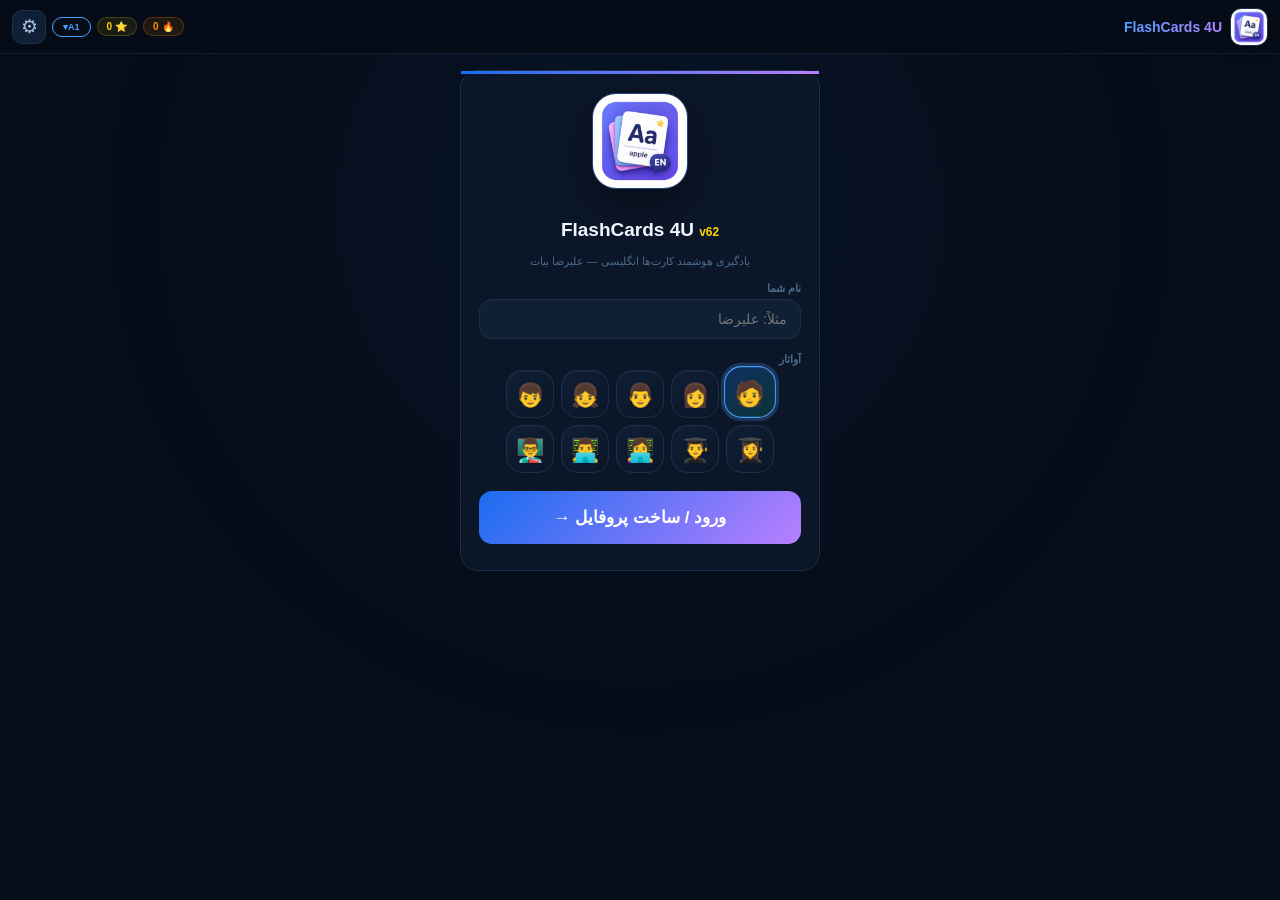
==== commit da6b0735: "Publish v62 enriched vocabulary" ====
--- a/index.html
+++ b/index.html
@@ -6,7 +6,7 @@
 <meta name="apple-mobile-web-app-capable" content="yes">
 <meta name="theme-color" content="#060d18">
 <meta name="screen-orientation" content="any">
-<title>FlashCards 4U v61</title>
+<title>FlashCards 4U v62</title>
 <link rel="apple-touch-icon" href="icon-192.png">
 <link rel="manifest" href="manifest.json">
 <link rel="stylesheet" href="style.css">
@@ -15,7 +15,7 @@
 <div id="app">
   <div id="nav">
     <button class="nav-home" id="nav-home" type="button" title="خانه">
-      <span class="nav-aa">Aa</span>
+      <img class="nav-logo" src="app-logo.jpg" alt="FlashCards 4U">
       <span class="nav-ttl">FlashCards 4U</span>
     </button>
     <div class="nav-r">
@@ -30,8 +30,8 @@
     <!-- LOGIN -->
     <div id="login" class="scr on">
       <div class="lbox">
-        <div class="l-logo"><div class="app-logo" aria-label="FlashCards 4U">Aa</div></div>
-        <div class="l-ttl">FlashCards 4U <span style="font-size:11px;color:var(--gd)">v60</span></div>
+        <div class="l-logo"><img class="app-logo-img" src="app-logo.jpg" alt="FlashCards 4U"></div>
+        <div class="l-ttl">FlashCards 4U <span style="font-size:11px;color:var(--gd)">v62</span></div>
         <div class="l-sub">یادگیری هوشمند کارت‌ها انگلیسی — علیرضا بیات</div>
         <div id="ulsec" style="display:none">
           <div id="ul" class="ul"></div>
@@ -93,7 +93,7 @@
         <div id="motiv-text" style="font-size:11px;color:var(--t2);line-height:2.1;direction:rtl;margin-bottom:9px"></div>
         <div style="font-size:10px;color:var(--t3);direction:rtl;border-top:1px solid var(--bd);padding-top:9px;line-height:2">
           ✨ این اپلیکیشن <b style="color:var(--gr)">هوشمند</b> و <b style="color:var(--gr)">کاملاً رایگان</b> با الگوریتم SRS برای آموزش بهتر زبان انگلیسی به شما تقدیم می‌گردد 🎁<br>
-          📚 <b>7,803 کارت</b> | A1→C2 | گرامر | ضرب‌المثل | AWL | پزشکی | تجاری | فناوری<br>
+          📚 <b>20,466 کارت</b> | A1→C2 | گرامر | ضرب‌المثل | AWL | پزشکی | تجاری | فناوری<br>
           👤 <b style="color:var(--ac2)">طراح: علیرضا بیات</b>
         </div>
       </div>
--- a/style.css
+++ b/style.css
@@ -21,7 +21,7 @@
 .nav-ttl{font-size:14px;font-weight:900;background:linear-gradient(135deg,var(--ac2),var(--pu));-webkit-background-clip:text;-webkit-text-fill-color:transparent}
 .nav-r{display:flex;align-items:center;gap:6px}
 .nav-home{display:flex;align-items:center;gap:8px;cursor:pointer;border:none;background:none;padding:0;font-family:inherit}
-.nav-aa{width:38px;height:38px;border-radius:10px;border:1px solid var(--bd2);background:var(--bg3);color:var(--ac2);display:flex;align-items:center;justify-content:center;font-size:17px;font-weight:900;line-height:1;flex-shrink:0}
+.nav-logo{width:38px;height:38px;border-radius:11px;border:1px solid var(--bd2);object-fit:cover;display:block;flex-shrink:0;box-shadow:0 4px 14px rgba(0,0,0,.22)}
 .icon-btn{width:34px;height:34px;border-radius:10px;border:1px solid var(--bd2);background:var(--bg3);color:var(--t2);cursor:pointer;font-size:19px;display:flex;align-items:center;justify-content:center;font-family:inherit;padding:0}
 .icon-btn:active{transform:scale(.96)}
 #sp-pill{display:flex;align-items:center;gap:3px;padding:3px 9px;background:rgba(255,140,0,.1);border:1px solid rgba(255,140,0,.25);border-radius:99px;font-size:10px;font-weight:800;color:var(--or)}
@@ -37,9 +37,7 @@
 .lbox{width:100%;max-width:360px;background:var(--bg2);border:1px solid var(--bd2);border-radius:var(--r);padding:22px 18px 26px;display:flex;flex-direction:column;gap:14px;position:relative}
 .lbox::before{content:'';position:absolute;top:0;left:0;right:0;height:3px;background:linear-gradient(90deg,var(--ac),var(--pu))}
 .l-logo{text-align:center;margin-bottom:16px;line-height:1;display:flex;justify-content:center}
-.app-logo{width:92px;height:92px;border-radius:24px;background:linear-gradient(145deg,#12315c,#0b1628 58%,#052b2d);border:1px solid rgba(77,159,255,.35);box-shadow:0 16px 42px rgba(0,0,0,.38),inset 0 1px 0 rgba(255,255,255,.08);display:flex;align-items:center;justify-content:center;position:relative;overflow:hidden;color:#fff;font-weight:950;font-size:28px;letter-spacing:0}
-.app-logo::before{content:"";position:absolute;width:78px;height:42px;border:2px solid rgba(255,255,255,.18);border-radius:12px;transform:rotate(-13deg);left:8px;top:12px;background:rgba(255,255,255,.04)}
-.app-logo::after{content:"v61";position:absolute;right:10px;bottom:9px;font-size:10px;color:var(--gd);font-weight:900;letter-spacing:.5px}
+.app-logo-img{width:96px;height:96px;border-radius:24px;object-fit:cover;display:block;border:1px solid rgba(77,159,255,.35);box-shadow:0 16px 42px rgba(0,0,0,.38)}
 .l-ttl{font-size:19px;font-weight:900;text-align:center;direction:rtl}
 .l-sub{font-size:10px;color:var(--t3);text-align:center;direction:rtl}
 .inp-g{display:flex;flex-direction:column;gap:4px}
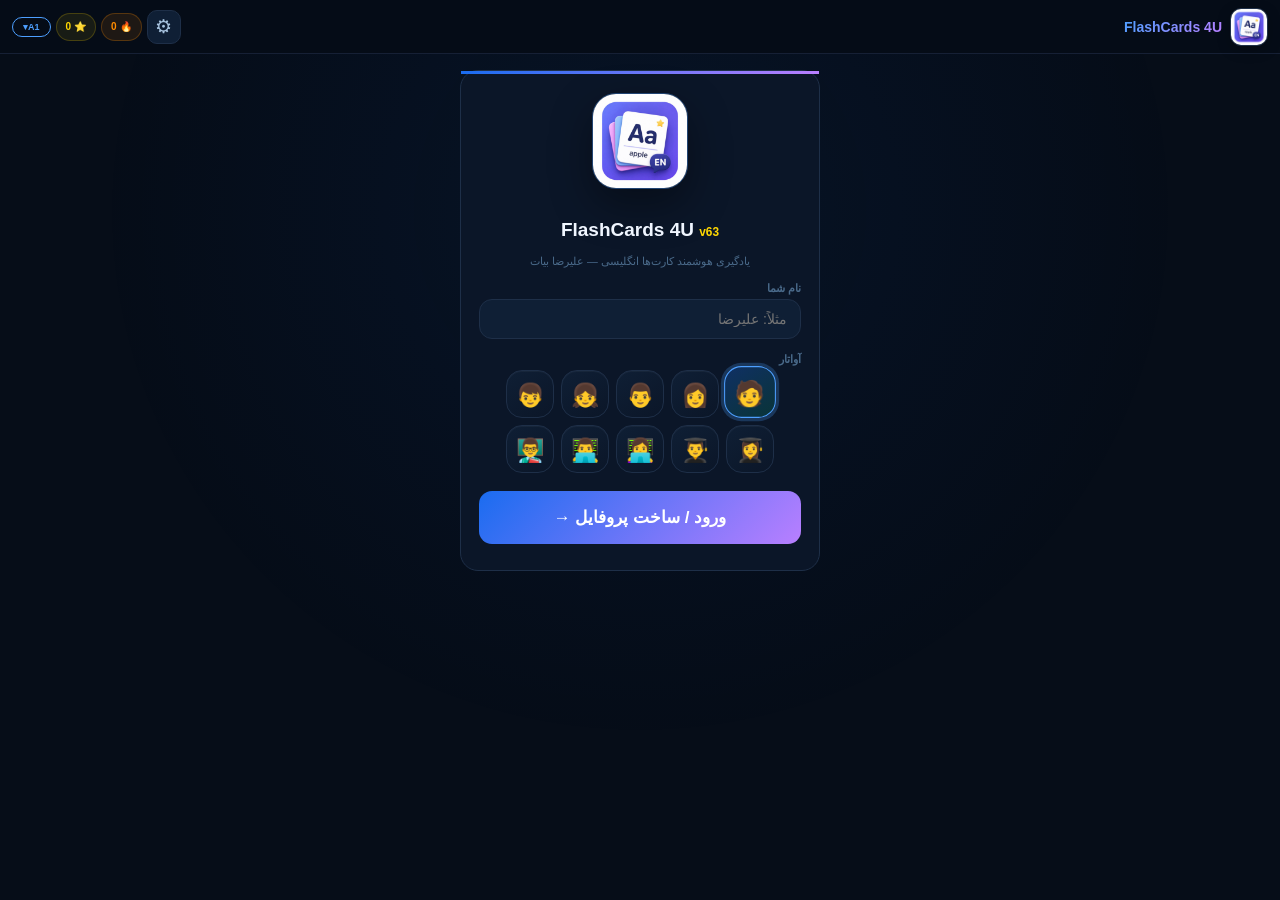
==== commit ee0ba1b7: "Fix mobile layout and study controls" ====
--- a/index.html
+++ b/index.html
@@ -6,7 +6,7 @@
 <meta name="apple-mobile-web-app-capable" content="yes">
 <meta name="theme-color" content="#060d18">
 <meta name="screen-orientation" content="any">
-<title>FlashCards 4U v62</title>
+<title>FlashCards 4U v63</title>
 <link rel="apple-touch-icon" href="icon-192.png">
 <link rel="manifest" href="manifest.json">
 <link rel="stylesheet" href="style.css">
@@ -31,7 +31,7 @@
     <div id="login" class="scr on">
       <div class="lbox">
         <div class="l-logo"><img class="app-logo-img" src="app-logo.jpg" alt="FlashCards 4U"></div>
-        <div class="l-ttl">FlashCards 4U <span style="font-size:11px;color:var(--gd)">v62</span></div>
+        <div class="l-ttl">FlashCards 4U <span style="font-size:11px;color:var(--gd)">v63</span></div>
         <div class="l-sub">یادگیری هوشمند کارت‌ها انگلیسی — علیرضا بیات</div>
         <div id="ulsec" style="display:none">
           <div id="ul" class="ul"></div>
--- a/style.css
+++ b/style.css
@@ -8,7 +8,7 @@
 --A1:#00d084;--A2:#00c9c9;--B1:#4d9fff;--B2:#b87fff;--C1:#ff8c00;--C2:#ff3b5c;
 --GR:#9b59b6;--PRV:#e67e22;--AWL:#27ae60;--MED:#e74c3c;--BIZ:#2980b9;--TECH:#8e44ad;--HOM:#e91e8c;--BOD:#00bcd4;--FOD:#8bc34a;--NAT:#4caf50;--TRN:#ff9800;--HLT:#f44336;--EMO:#9c27b0;--CLO:#ff5722;--EDU:#3f51b5;--VRB:#009688;--ADJ:#673ab7;--ADV:#607d8b;--SPT:#ff6b35;--SCI:#5c6bc0;--ART:#ab47bc;--ENV:#26a69a;--WRK:#42a5f5;--TRV:#26c6da;--DIG:#7e57c2;--WEA:#66bb6a;--FPR:#ef5350;--LAW:#8d6e63;--PSY:#ff7043;--COL:#00897b;--PV:#1e88e5;--IDM:#e53935;--PHR:#f06292;
 --r:18px;--rs:13px;--rx:9px;--sh:0 12px 40px rgba(0,0,0,.5);--tr:.22s ease;
---ui-scale:1;
+--ui-scale:1;--text-scale:1;--nav-h:54px;--bottom-h:60px;
 }
 .light{--bg:#f0f4f8;--bg1:#f7f9fc;--bg2:#fff;--bg3:#e8eef5;--bg4:#dde5ef;--t1:#0a1628;--t2:#2a4060;--t3:#5a7a9a;--bd:#c8d8e8;--bd2:#b8cde0;--bd3:#a8bdd0}
 html,html{height:100%}
@@ -330,6 +330,79 @@
 #wl{display:flex;flex-direction:column;gap:5px;width:100%;}
 #wdays .wday{font-size:12px;color:var(--t3);text-align:center}
 
+/* Mobile polish: keep chrome compact while allowing study text to scale. */
+#nav{height:var(--nav-h)}
+.nav-home{min-width:0;flex:1 1 auto}
+.nav-ttl{white-space:nowrap;overflow:hidden;text-overflow:ellipsis;min-width:0}
+.nav-r{flex:0 0 auto;gap:5px}
+#settings-quick-btn{order:-1}
+#sp-pill,#xp-pill{min-height:28px;white-space:nowrap}
+.scr{top:var(--nav-h);bottom:calc(var(--bottom-h) + env(safe-area-inset-bottom,0px));padding-bottom:calc(18px + env(safe-area-inset-bottom,0px))}
+
+#study{padding:0!important;overflow:hidden!important}
+#study #sw{height:100%!important}
+#study #ca{align-items:flex-start!important;justify-content:center!important;padding:10px 10px 4px!important;overflow-y:auto!important}
+#fc{max-width:430px!important}
+#card{height:clamp(340px,calc(100dvh - 300px),480px);min-height:0!important}
+.cs{min-height:0}
+.cin{overflow-y:auto;overscroll-behavior:contain;padding:16px 18px 13px}
+#wmain{font-size:clamp(1.7rem,calc(1.65rem * var(--text-scale)),2.55rem);letter-spacing:0}
+#wpron,#bpr,#qipa{direction:ltr;unicode-bidi:plaintext;color:var(--t2);opacity:.9}
+#bwt{font-size:clamp(18px,calc(20px * var(--text-scale)),28px);letter-spacing:0}
+.fat{font-size:clamp(1.15rem,calc(1.2rem * var(--text-scale)),2rem);line-height:1.45}
+.ent{font-size:clamp(.9rem,calc(.82rem * var(--text-scale)),1.25rem);color:var(--t2);line-height:1.75}
+.ex{background:rgba(255,255,255,.06);border-left-color:var(--ac2);padding:8px 10px;border-radius:9px}
+.ex-txt{font-size:clamp(.86rem,calc(.78rem * var(--text-scale)),1.12rem);color:var(--t2);line-height:1.75}
+.syn-t,.ant-t,.wf-t{font-size:10px;line-height:1.4}
+#showbtn{margin:0 10px 7px;padding:11px 12px}
+#rrow{gap:7px;padding:0 10px 9px}
+.rbtn{min-height:72px;padding:8px 2px;font-size:9px;line-height:1.15}
+.re{font-size:20px}.rd2{font-size:8px;line-height:1.2}
+
+#settings{gap:12px;padding-top:10px}
+.cfgs{overflow:visible}
+.cfgsh{font-size:clamp(12px,calc(12px * var(--ui-scale)),15px);letter-spacing:0;padding:12px 14px 9px}
+.cfgr{gap:10px;flex-wrap:wrap;align-items:center;padding:14px 14px}
+.cfgl{flex:1 1 150px;min-width:0}
+.cfgt{font-size:clamp(15px,calc(14px * var(--text-scale)),22px);line-height:1.55;word-break:normal}
+.cfgd{font-size:clamp(11px,calc(11px * var(--ui-scale)),15px);line-height:1.5}
+.fsrow{display:flex;gap:6px;flex-wrap:wrap;justify-content:flex-end}
+.fsbtn{width:44px;height:34px;font-size:13px}
+.seg{flex:0 1 230px;min-width:0}
+.sgo{min-width:54px;padding:8px 7px;font-size:clamp(10px,calc(9px * var(--ui-scale)),12px);line-height:1.2}
+.nmbtn{width:36px;height:36px;flex-shrink:0}
+.nmv{font-size:20px;min-width:34px}
+
+#bnav{height:calc(var(--bottom-h) + env(safe-area-inset-bottom,0px));min-height:var(--bottom-h);padding-bottom:env(safe-area-inset-bottom,0px)}
+.bnt{overflow:hidden;padding:4px 1px 5px}
+.bico{font-size:20px;line-height:1;height:22px;display:block}
+.blbl{font-size:10px;line-height:1.25;text-align:center;max-width:100%;overflow:hidden}
+#toast,.help-tip{bottom:calc(var(--bottom-h) + 12px + env(safe-area-inset-bottom,0px))}
+
+@media (max-width:430px){
+  .nav-logo{width:36px;height:36px;border-radius:10px}
+  .nav-ttl{font-size:12px;max-width:118px}
+  .icon-btn{width:34px;height:34px}
+  #sp-pill,#xp-pill{padding:3px 7px;font-size:10px}
+  #lvlbtn{padding:4px 8px;font-size:9px}
+  .nav-r{gap:4px}
+  #study #ca{padding-top:8px!important}
+  #card{height:clamp(335px,calc(100dvh - 292px),470px)}
+  .cin{padding:14px 16px 12px}
+  .cfgr{padding:13px 12px}
+  .seg{flex-basis:100%}
+  .fsrow{flex:1 1 100%}
+}
+
+@media (max-width:360px){
+  .nav-ttl{max-width:92px;font-size:11px}
+  .nav-logo{width:34px;height:34px}
+  #sp-pill,#xp-pill{padding:2px 6px;font-size:9px}
+  #lvlbtn{padding:3px 7px}
+  .bico{font-size:19px}
+  .blbl{font-size:9px}
+}
+
 /* Prevent browser autofill from changing input background */
 input:-webkit-autofill,
 input:-webkit-autofill:hover,
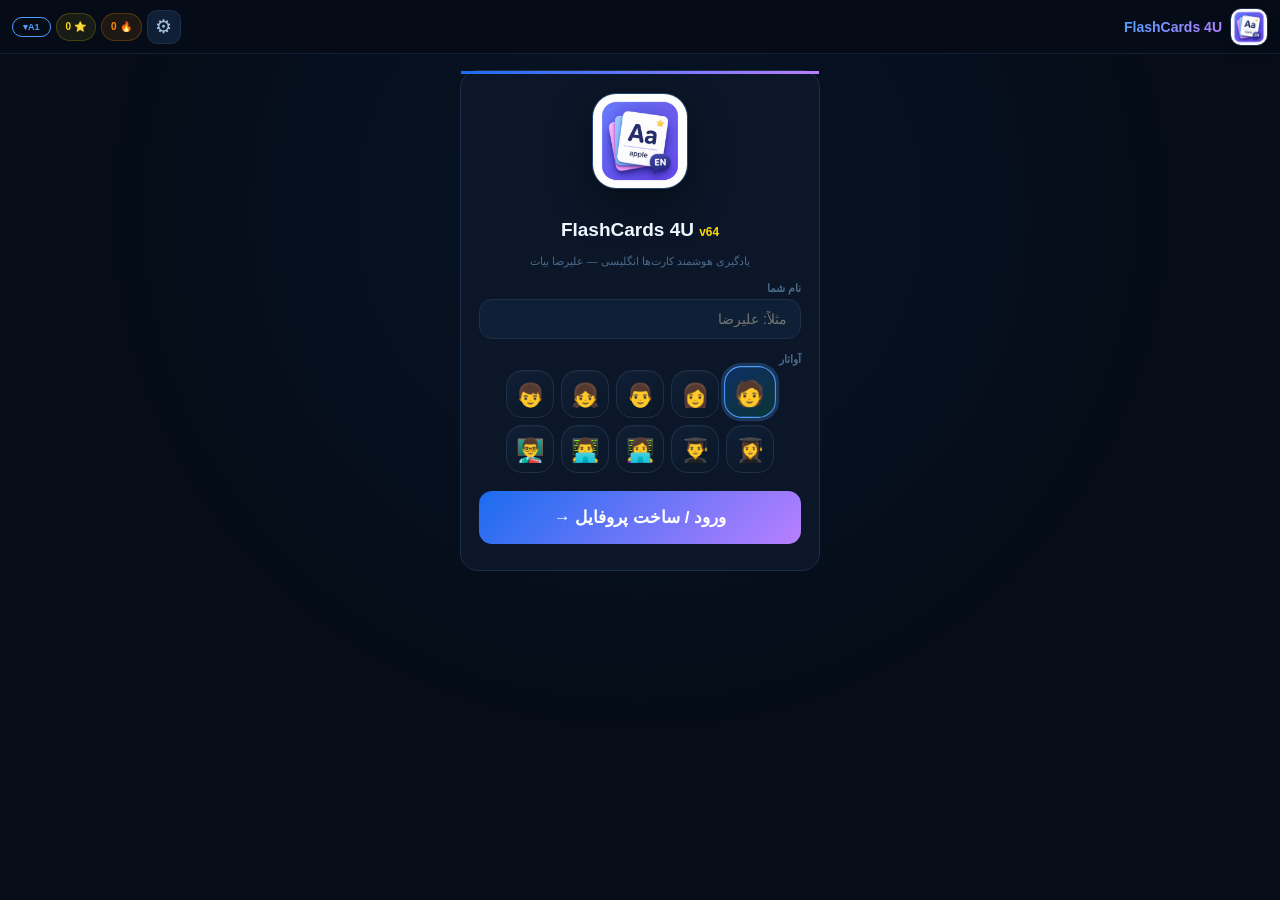
==== commit 339a7b8d: "Upgrade FlashCards 4U voice onboarding quiz" ====
--- a/index.html
+++ b/index.html
@@ -6,7 +6,7 @@
 <meta name="apple-mobile-web-app-capable" content="yes">
 <meta name="theme-color" content="#060d18">
 <meta name="screen-orientation" content="any">
-<title>FlashCards 4U v63</title>
+<title>FlashCards 4U v64</title>
 <link rel="apple-touch-icon" href="icon-192.png">
 <link rel="manifest" href="manifest.json">
 <link rel="stylesheet" href="style.css">
@@ -31,7 +31,7 @@
     <div id="login" class="scr on">
       <div class="lbox">
         <div class="l-logo"><img class="app-logo-img" src="app-logo.jpg" alt="FlashCards 4U"></div>
-        <div class="l-ttl">FlashCards 4U <span style="font-size:11px;color:var(--gd)">v63</span></div>
+        <div class="l-ttl">FlashCards 4U <span style="font-size:11px;color:var(--gd)">v64</span></div>
         <div class="l-sub">یادگیری هوشمند کارت‌ها انگلیسی — علیرضا بیات</div>
         <div id="ulsec" style="display:none">
           <div id="ul" class="ul"></div>
@@ -526,6 +526,13 @@
       </div>
       <div class="cfgs">
         <div class="cfgsh">🔊 صدا</div>
+        <div class="voice-studio">
+          <div>
+            <div class="voice-title">Voice Studio</div>
+            <div class="voice-copy">گوینده و سرعت را انتخاب کن و قبل از مطالعه صدای نمونه را بشنو.</div>
+          </div>
+          <button id="voice-test-btn" class="voice-test" type="button">🔊 تست صدا</button>
+        </div>
         <div class="cfgr">
           <div class="cfgl"><div class="cfgt">تلفظ خودکار</div><div class="cfgd">زمان نمایش کارت</div></div>
           <div class="seg" id="seg-speak">
@@ -533,6 +540,12 @@
             <button class="sgo on" data-v="front">جلو</button>
             <button class="sgo" data-v="both">هر دو</button>
           </div>
+        </div>
+        <div class="cfgr">
+          <div class="cfgl"><div class="cfgt">گوینده</div><div class="cfgd">فقط نام صداهای انگلیسی نصب‌شده روی گوشی یا مرورگر</div></div>
+          <select id="voice-select" class="voice-select">
+            <option value="">انتخاب خودکار</option>
+          </select>
         </div>
         <div class="cfgr">
           <div class="cfgl"><div class="cfgt">سرعت تلفظ</div></div>
@@ -578,6 +591,28 @@
 <div id="help-tip" class="help-tip" role="status">
   <div class="help-tip-title" id="help-tip-title"></div>
   <div class="help-tip-body" id="help-tip-body"></div>
+</div>
+<div id="onboard" class="onboard" aria-hidden="true">
+  <div class="onboard-panel">
+    <div class="onboard-top">
+      <img src="app-logo.jpg" alt="FlashCards 4U">
+      <div>
+        <div class="onboard-kicker">شروع سریع</div>
+        <div class="onboard-title">به FlashCards 4U خوش آمدی</div>
+      </div>
+    </div>
+    <div class="onboard-steps">
+      <div class="onboard-step"><b>1</b><span>از بالا سطح، XP و زنجیره مطالعه را ببین؛ روی آیکون‌های آماری بزنی معنی‌شان توضیح داده می‌شود.</span></div>
+      <div class="onboard-step"><b>2</b><span>از خانه وارد مطالعه شو و بعد از دیدن معنی، میزان یادآوری خودت را انتخاب کن.</span></div>
+      <div class="onboard-step"><b>3</b><span>در آزمون‌ها گزینه‌ها عمداً نزدیک‌ترند؛ پس معنی، نوع کلمه و جمله را دقیق‌تر بخوان.</span></div>
+      <div class="onboard-step"><b>4</b><span>در تنظیمات می‌توانی اندازه فونت، گوینده، سرعت و لهجه را تغییر بدهی.</span></div>
+    </div>
+    <div class="onboard-actions">
+      <button id="onboard-start" class="onboard-primary" type="button">شروع مطالعه</button>
+      <button id="onboard-settings" class="onboard-secondary" type="button">تنظیم صدا و فونت</button>
+      <button id="onboard-later" class="onboard-ghost" type="button">بعداً</button>
+    </div>
+  </div>
 </div>
 
 <script src="vocab.js"></script>
--- a/style.css
+++ b/style.css
@@ -379,6 +379,36 @@
 .blbl{font-size:10px;line-height:1.25;text-align:center;max-width:100%;overflow:hidden}
 #toast,.help-tip{bottom:calc(var(--bottom-h) + 12px + env(safe-area-inset-bottom,0px))}
 
+.voice-studio{display:flex;align-items:center;justify-content:space-between;gap:12px;margin:0 12px 10px;padding:13px;border:1px solid rgba(77,159,255,.22);border-radius:16px;background:linear-gradient(135deg,rgba(77,159,255,.09),rgba(0,208,132,.07));direction:rtl}
+.voice-title{font-size:13px;font-weight:900;color:var(--ac2);direction:ltr;text-align:right}
+.voice-copy{font-size:11px;line-height:1.7;color:var(--t2);margin-top:3px}
+.voice-test{flex-shrink:0;border:none;border-radius:14px;padding:10px 13px;background:linear-gradient(135deg,var(--ac),var(--pu));color:#fff;font-size:12px;font-weight:900;font-family:inherit;cursor:pointer}
+.voice-select{flex:0 1 230px;min-width:0;width:100%;max-width:260px;padding:10px 11px;border-radius:12px;border:1px solid var(--bd2);background:var(--bg3);color:var(--t1);font-size:12px;font-family:inherit;direction:ltr}
+.voice-select option{background:var(--bg2);color:var(--t1)}
+.onboard{position:fixed;inset:0;z-index:10060;display:none;align-items:flex-end;justify-content:center;background:rgba(1,5,12,.62);backdrop-filter:blur(12px);-webkit-backdrop-filter:blur(12px);padding:14px}
+.onboard.show{display:flex}
+.onboard-panel{width:min(100%,440px);max-height:calc(100dvh - 28px);overflow:auto;border:1px solid rgba(77,159,255,.28);border-radius:24px;background:linear-gradient(155deg,rgba(9,20,37,.98),rgba(17,35,58,.96));box-shadow:0 24px 80px rgba(0,0,0,.56);padding:16px;direction:rtl}
+.onboard-top{display:flex;align-items:center;gap:12px;margin-bottom:14px}
+.onboard-top img{width:54px;height:54px;border-radius:16px;object-fit:cover;border:1px solid rgba(77,159,255,.35)}
+.onboard-kicker{font-size:10px;font-weight:900;color:var(--gr);margin-bottom:3px}
+.onboard-title{font-size:19px;font-weight:950;color:var(--t1)}
+.onboard-steps{display:grid;gap:8px}
+.onboard-step{display:flex;gap:10px;align-items:flex-start;padding:10px;border:1px solid rgba(255,255,255,.08);border-radius:14px;background:rgba(255,255,255,.04)}
+.onboard-step b{width:26px;height:26px;border-radius:50%;display:flex;align-items:center;justify-content:center;flex-shrink:0;background:linear-gradient(135deg,var(--ac2),var(--gr));color:#06101d;font-size:13px}
+.onboard-step span{font-size:12px;line-height:1.9;color:var(--t2)}
+.onboard-actions{display:grid;grid-template-columns:1fr 1fr;gap:8px;margin-top:14px}
+.onboard-actions button{border-radius:14px;padding:12px 10px;font-family:inherit;font-size:12px;font-weight:900;cursor:pointer}
+.onboard-primary{grid-column:1/-1;border:none;background:linear-gradient(135deg,var(--ac),var(--pu));color:#fff}
+.onboard-secondary{border:1px solid rgba(77,159,255,.35);background:rgba(77,159,255,.08);color:var(--ac2)}
+.onboard-ghost{border:1px solid var(--bd2);background:none;color:var(--t2)}
+.light .onboard-panel{background:linear-gradient(155deg,#fff,#eef5ff)}
+.qmode-btn{border-radius:16px!important;background:rgba(255,255,255,.045)!important;border:1px solid rgba(77,159,255,.16)!important}
+.qmode-btn.on{background:linear-gradient(135deg,rgba(47,125,246,.22),rgba(0,208,132,.1))!important;border-color:rgba(77,159,255,.48)!important}
+.qnum-btn,#ql-wrap button{border-radius:999px!important}
+#qchoices button{border-radius:16px!important;border-color:rgba(77,159,255,.2)!important;background:rgba(255,255,255,.055)!important;line-height:1.55}
+#qchoices button:hover{border-color:var(--ac2)!important}
+#start-quiz-btn,#qnext,.onboard-primary{background:linear-gradient(135deg,var(--ac),var(--pu))!important;border-radius:16px!important}
+
 @media (max-width:430px){
   .nav-logo{width:36px;height:36px;border-radius:10px}
   .nav-ttl{font-size:12px;max-width:118px}
